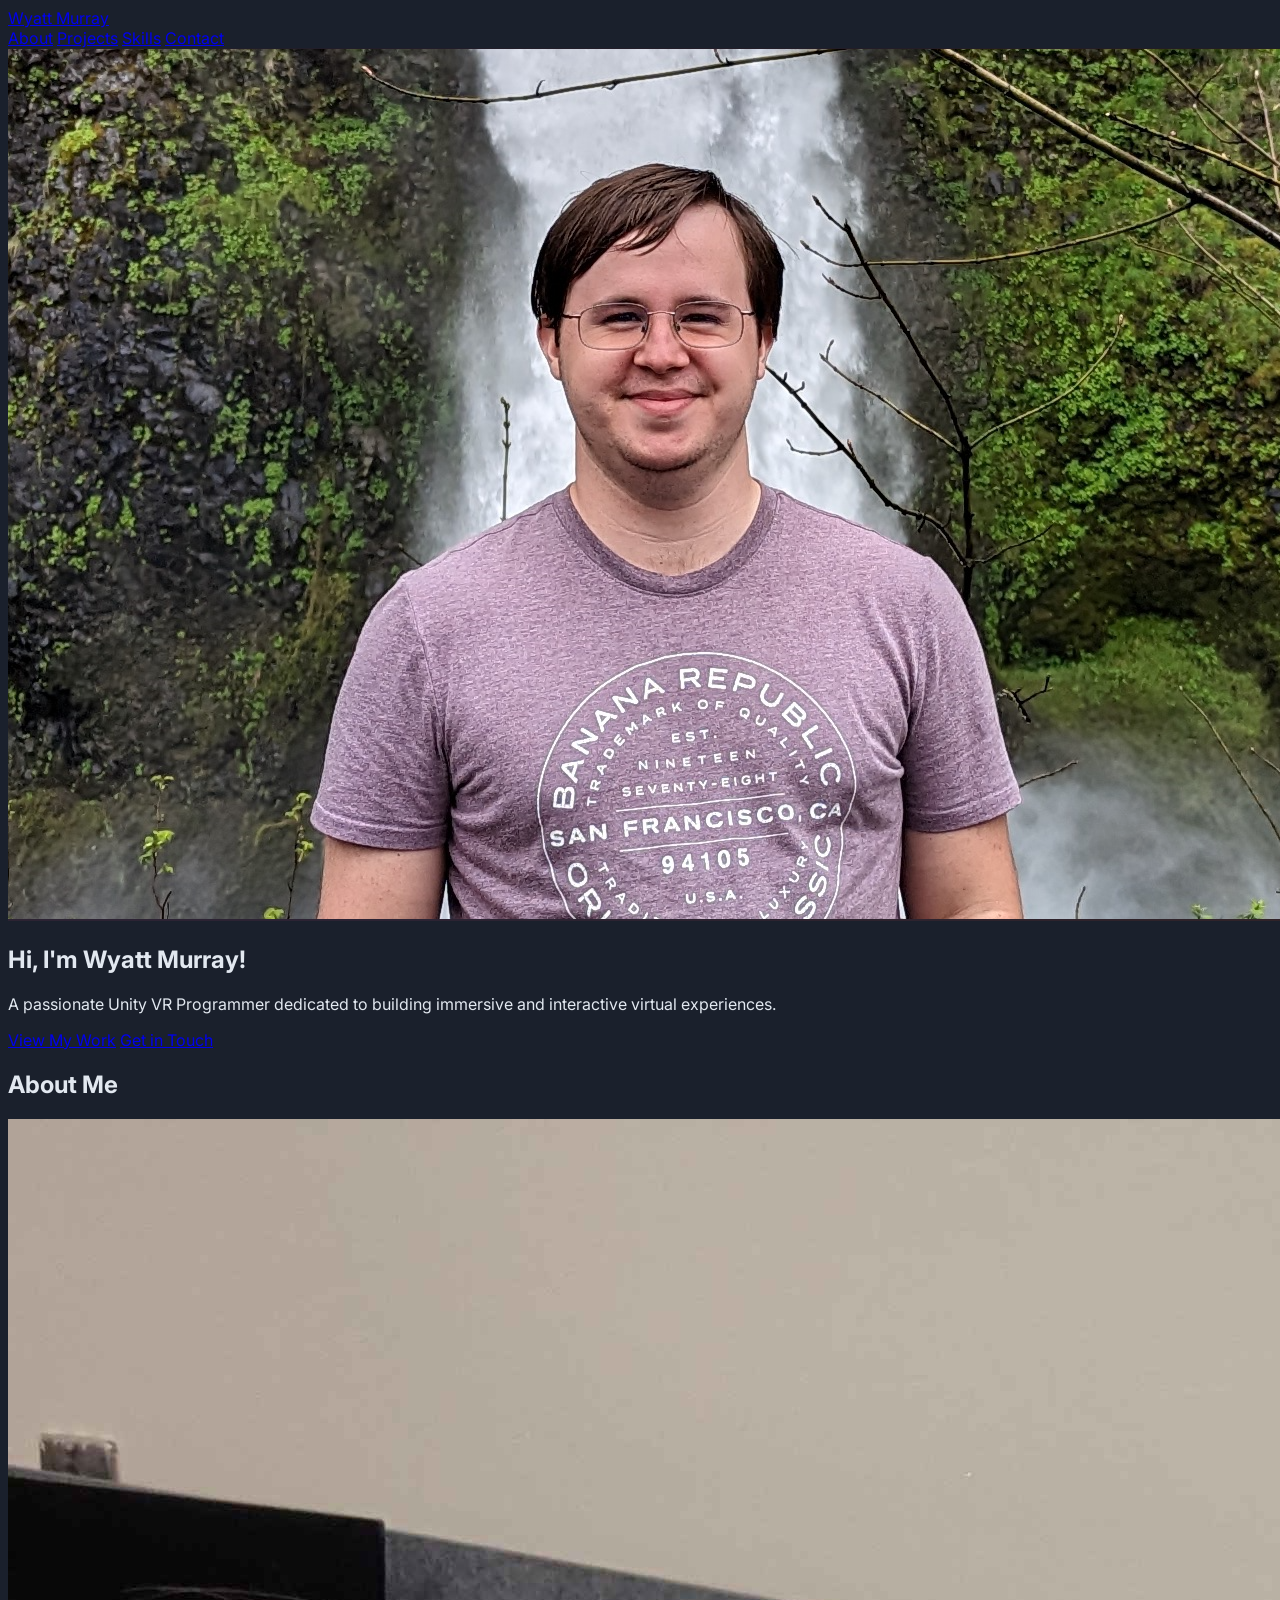
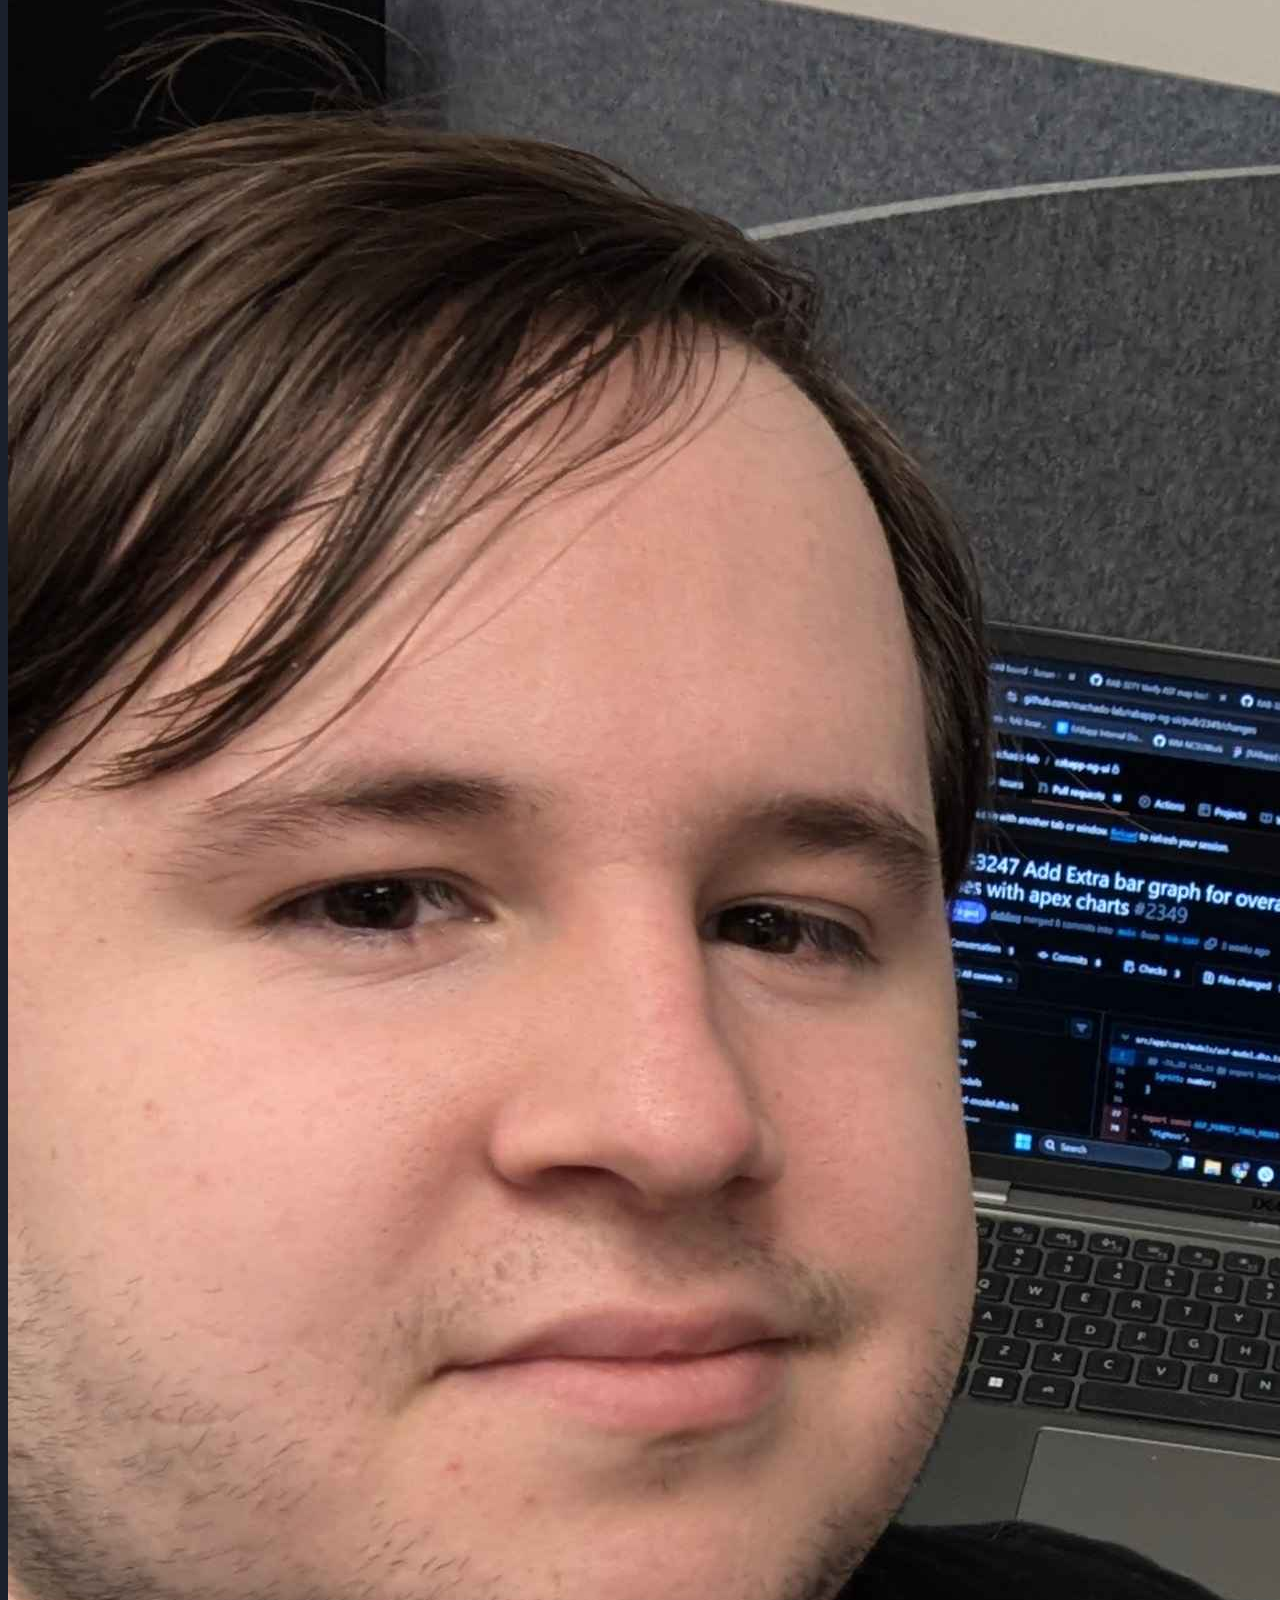
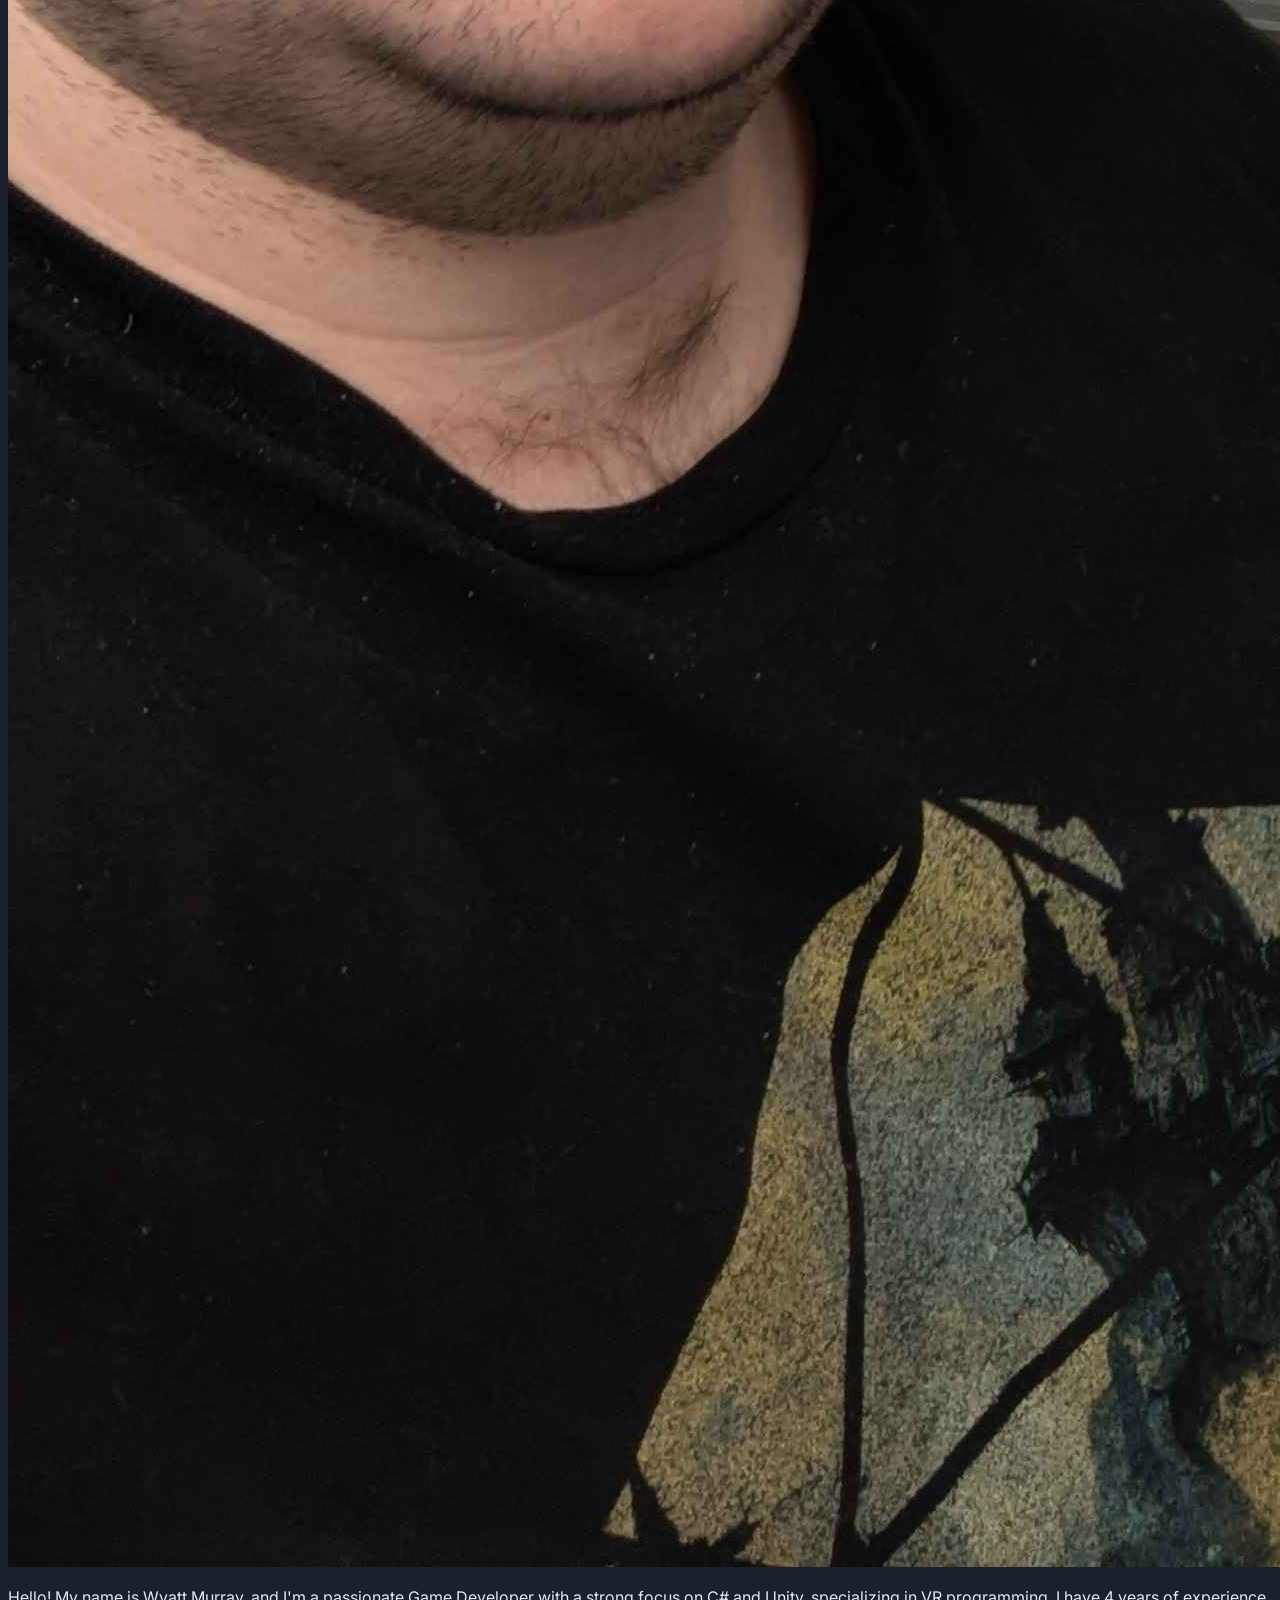
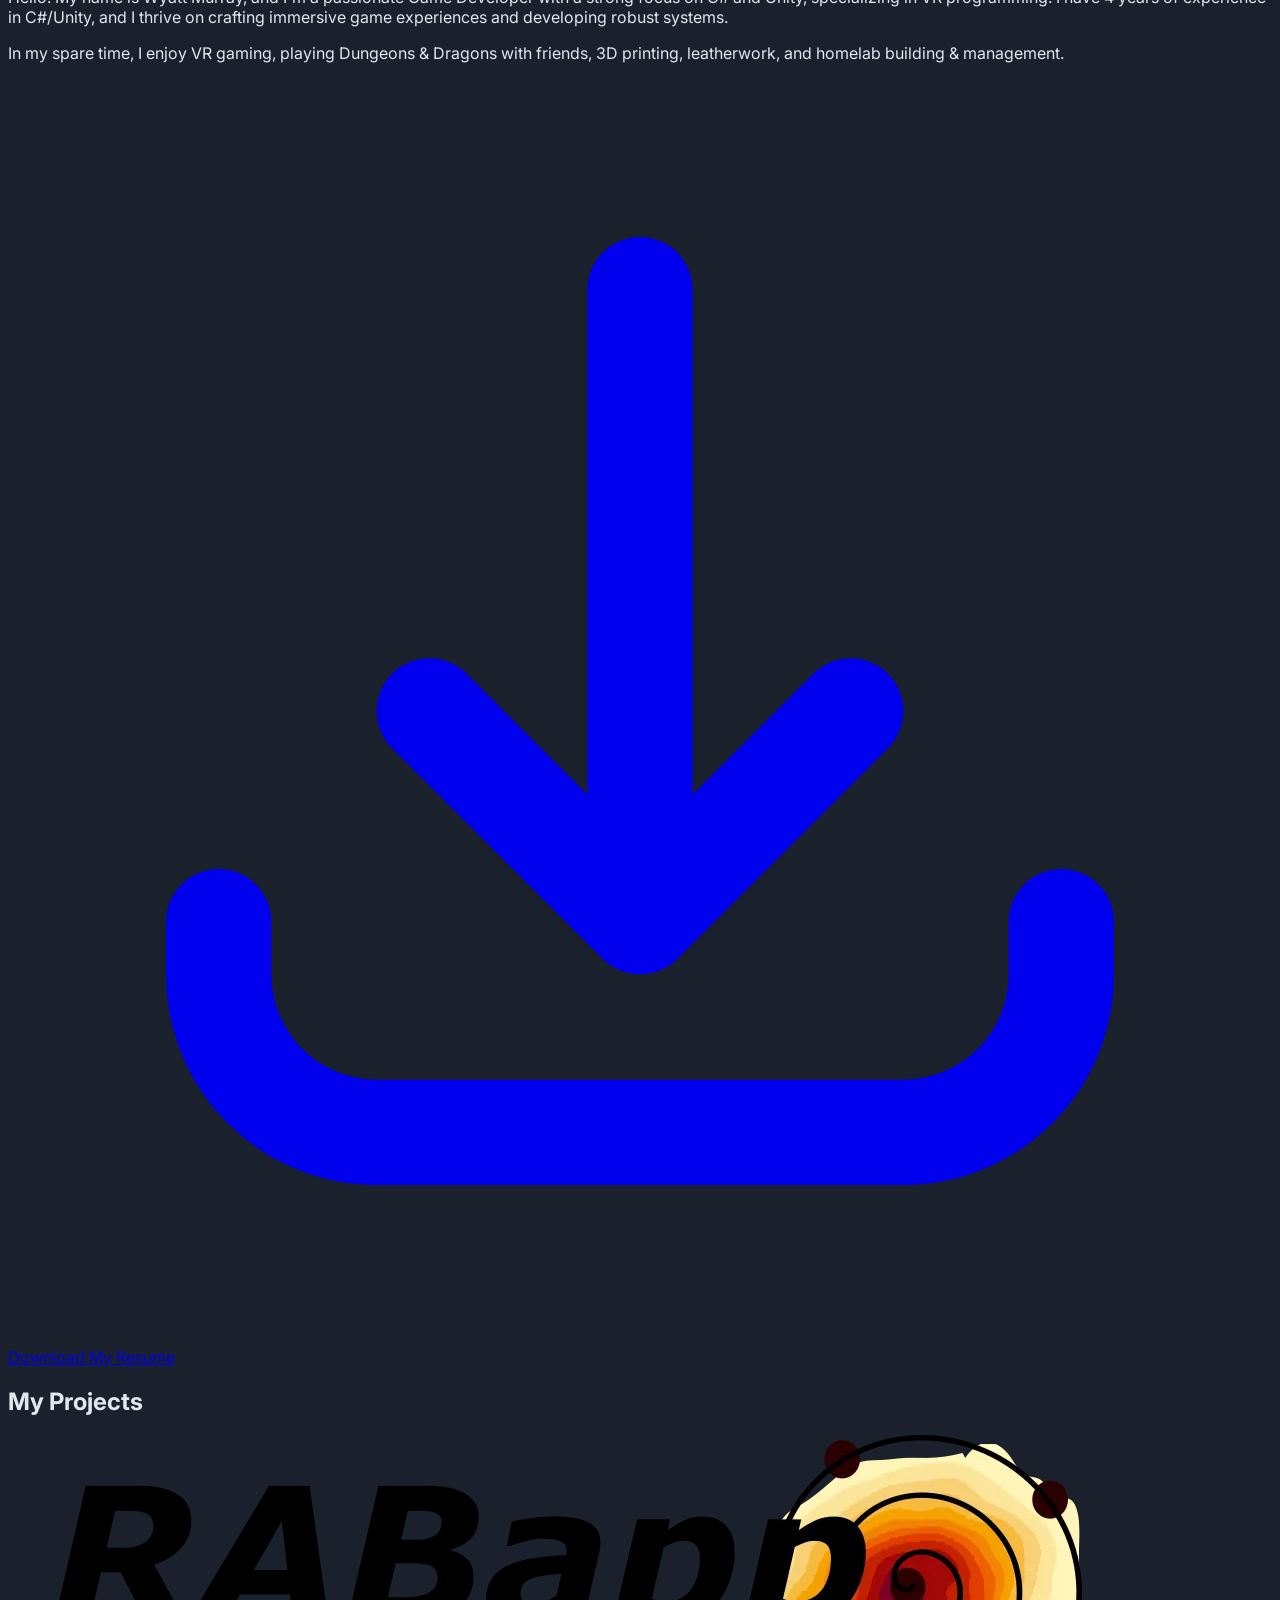
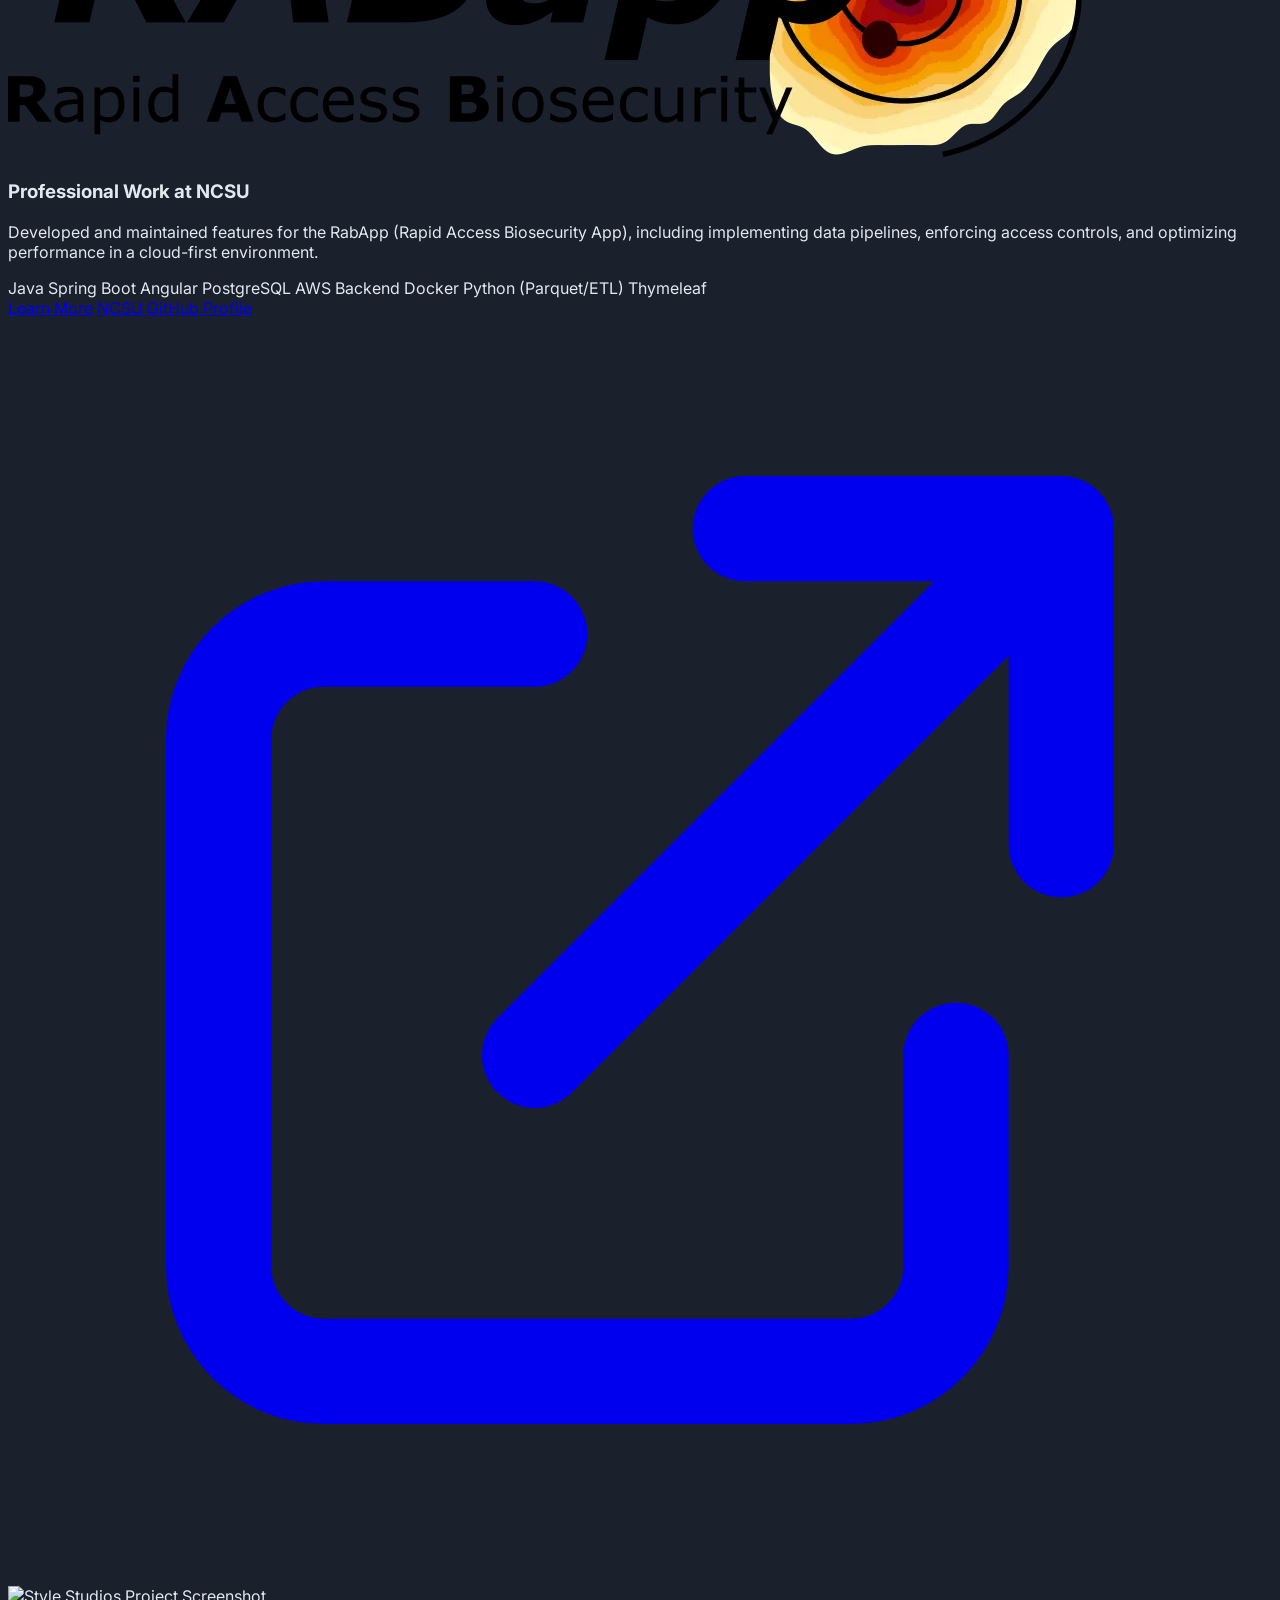
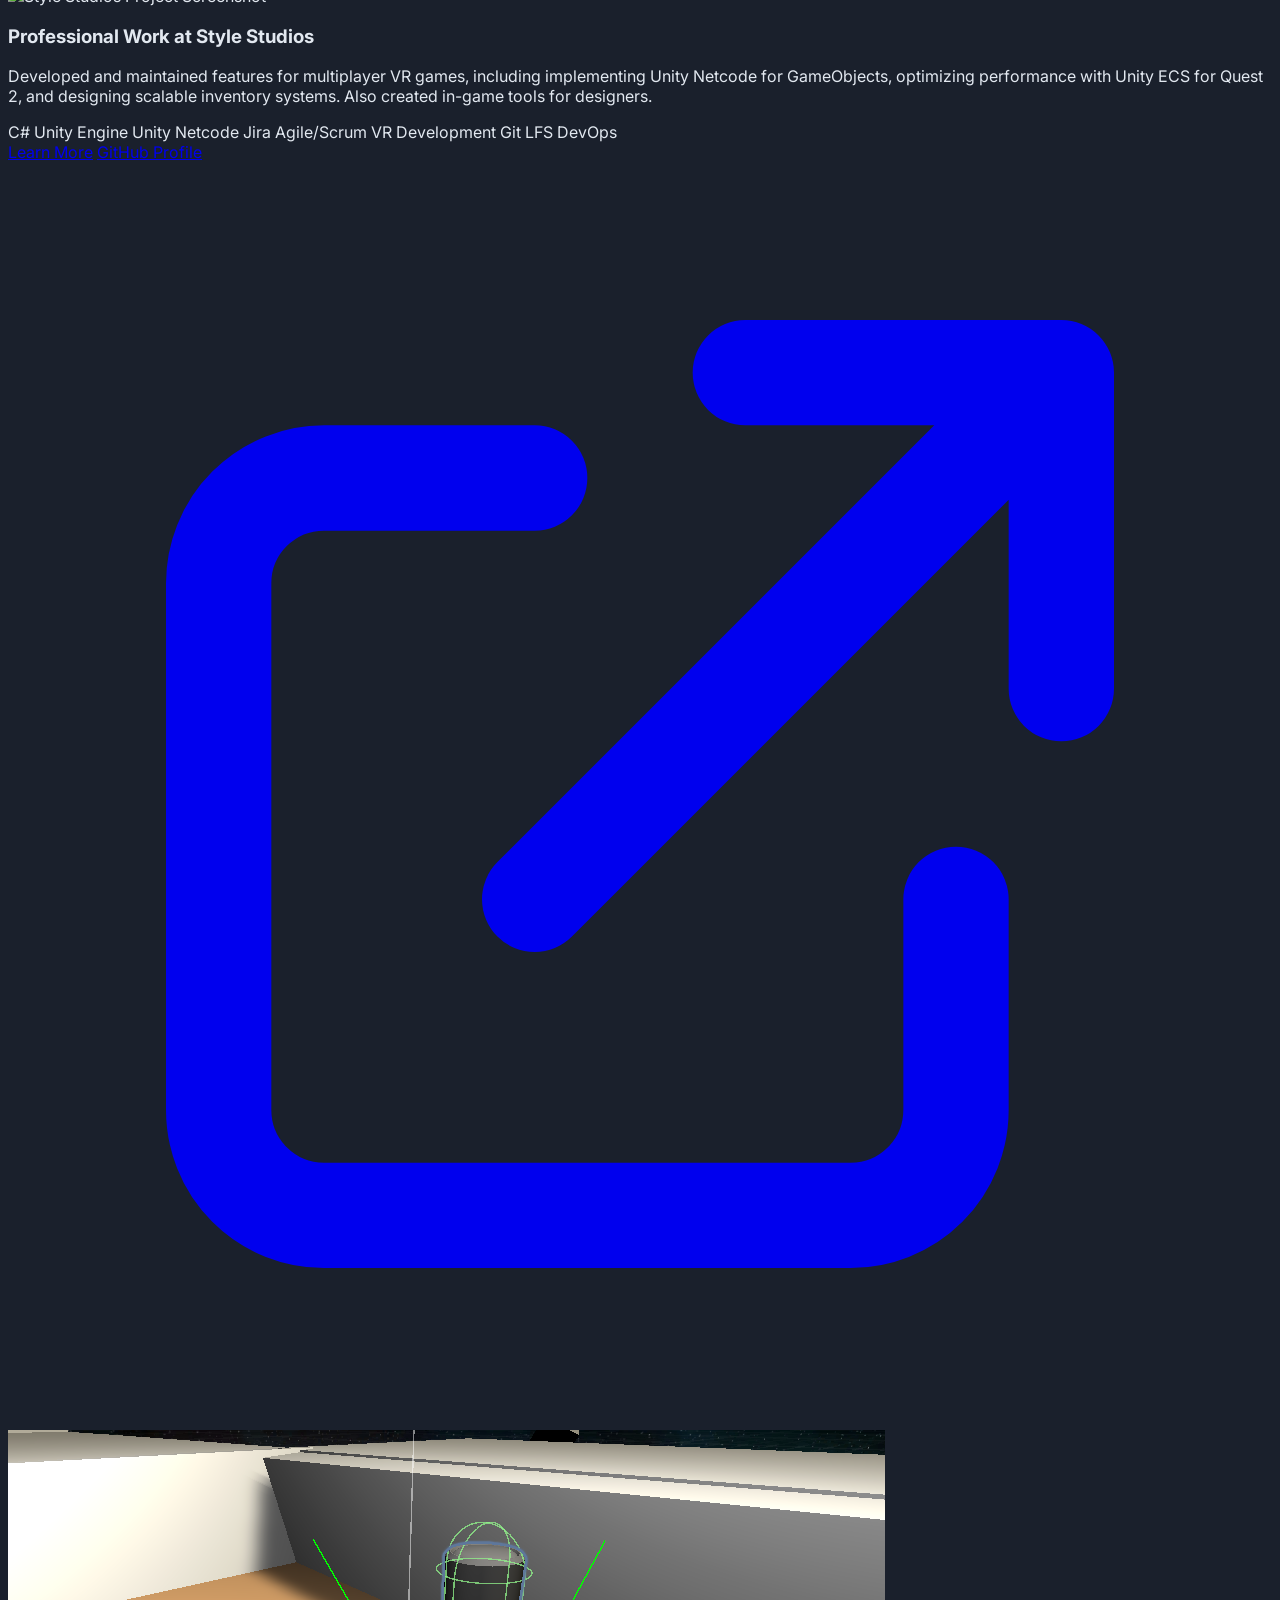
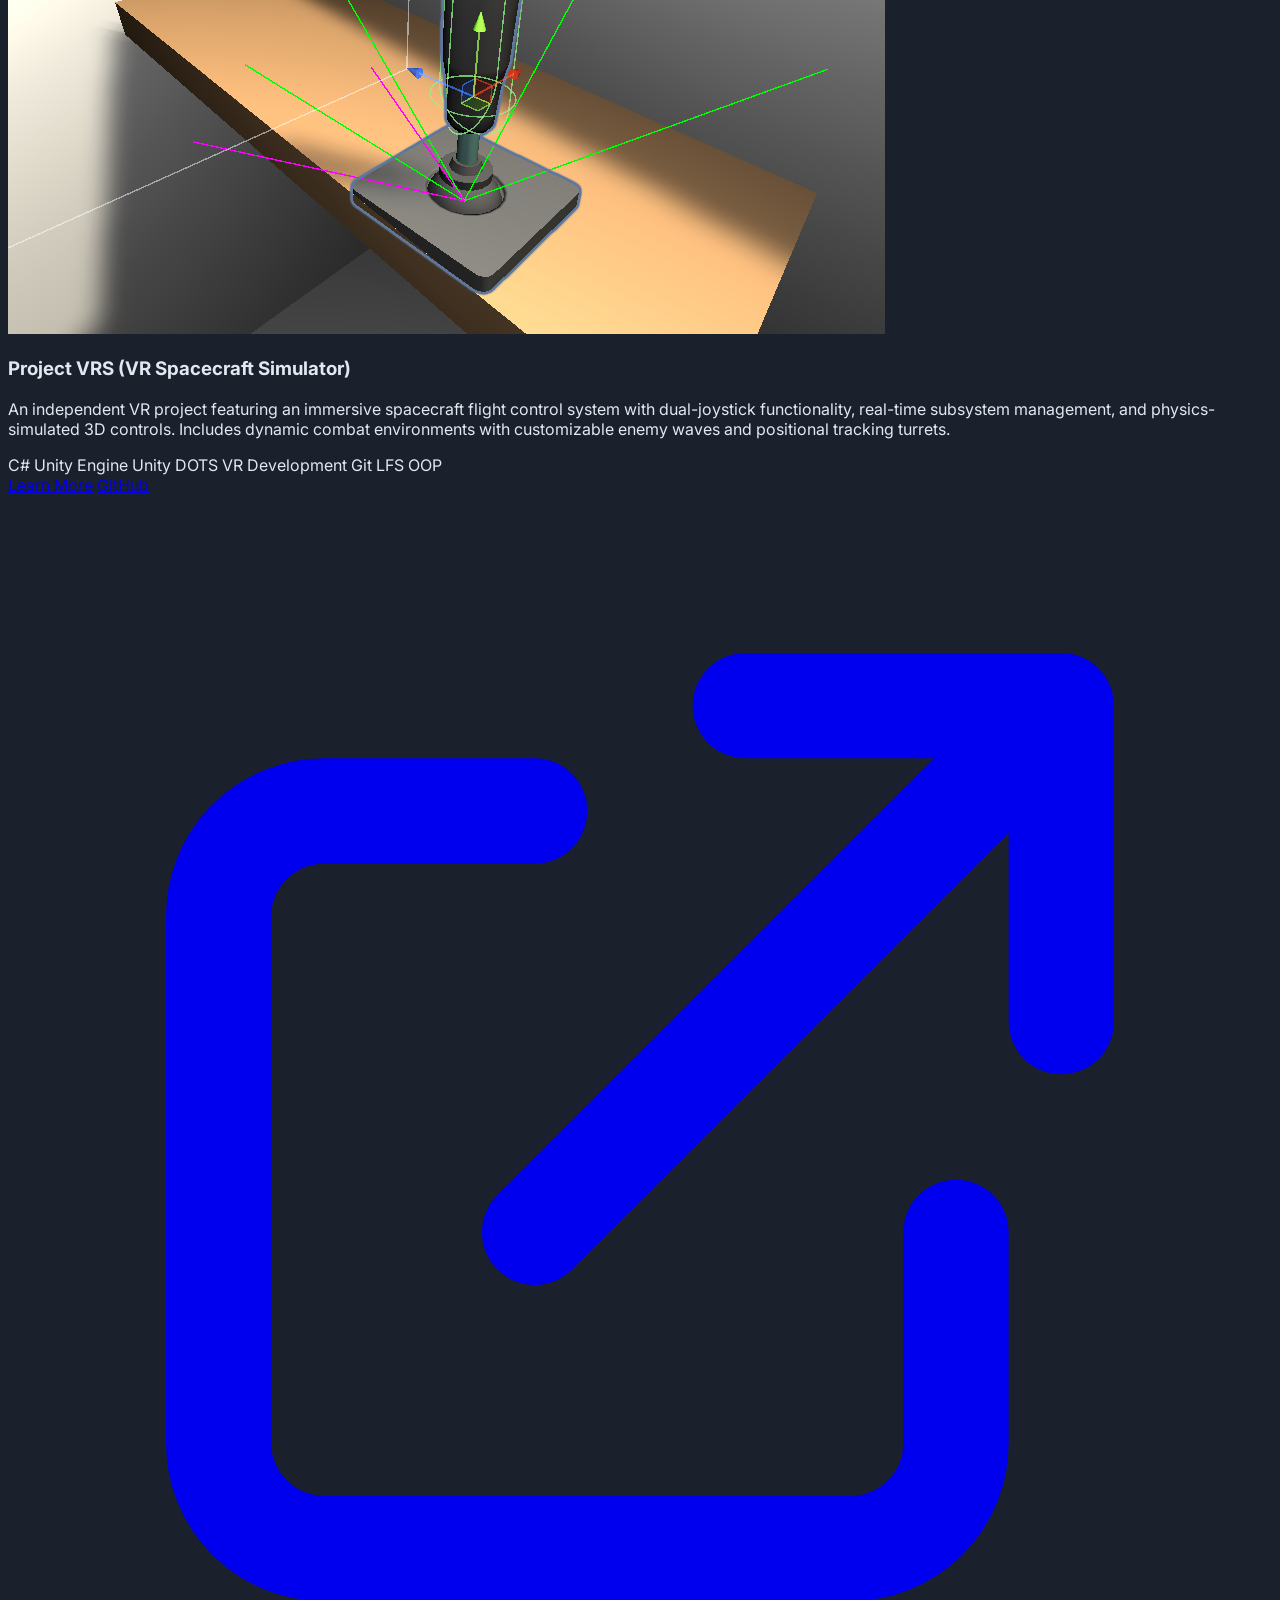
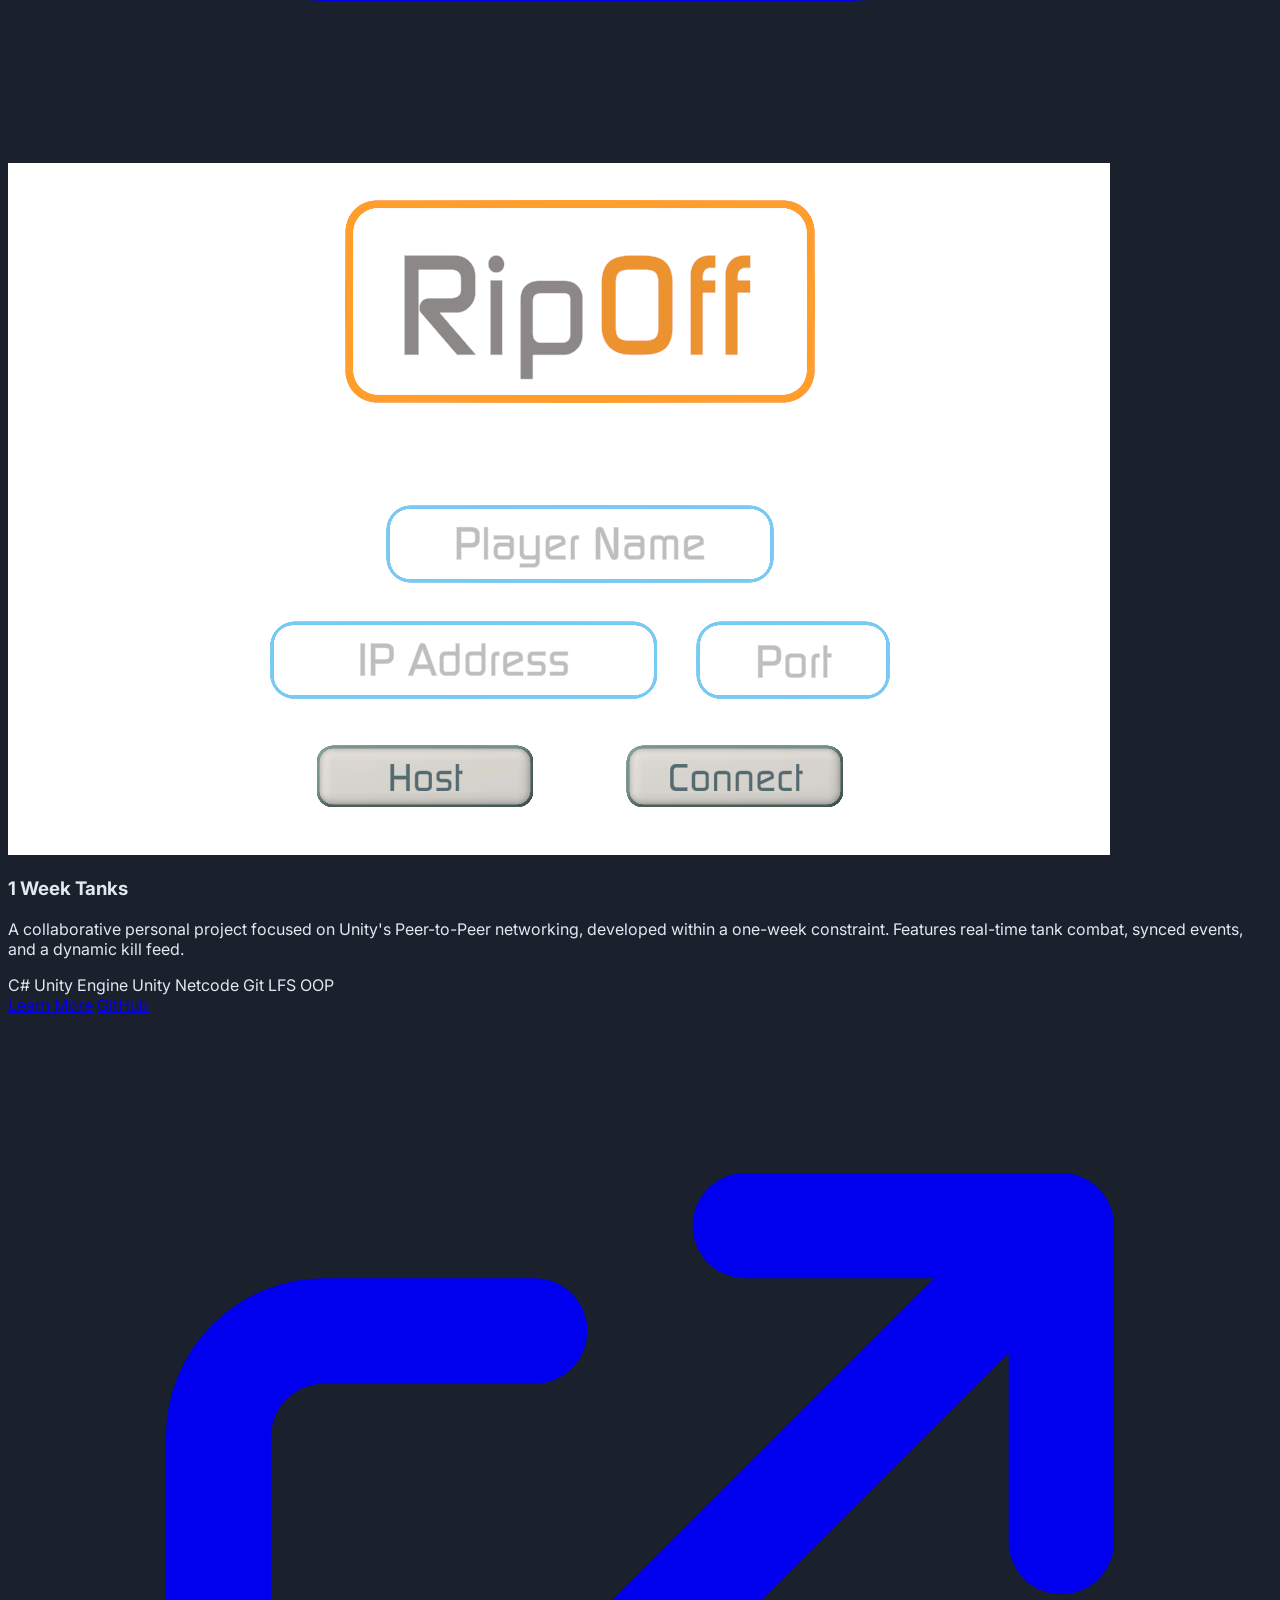
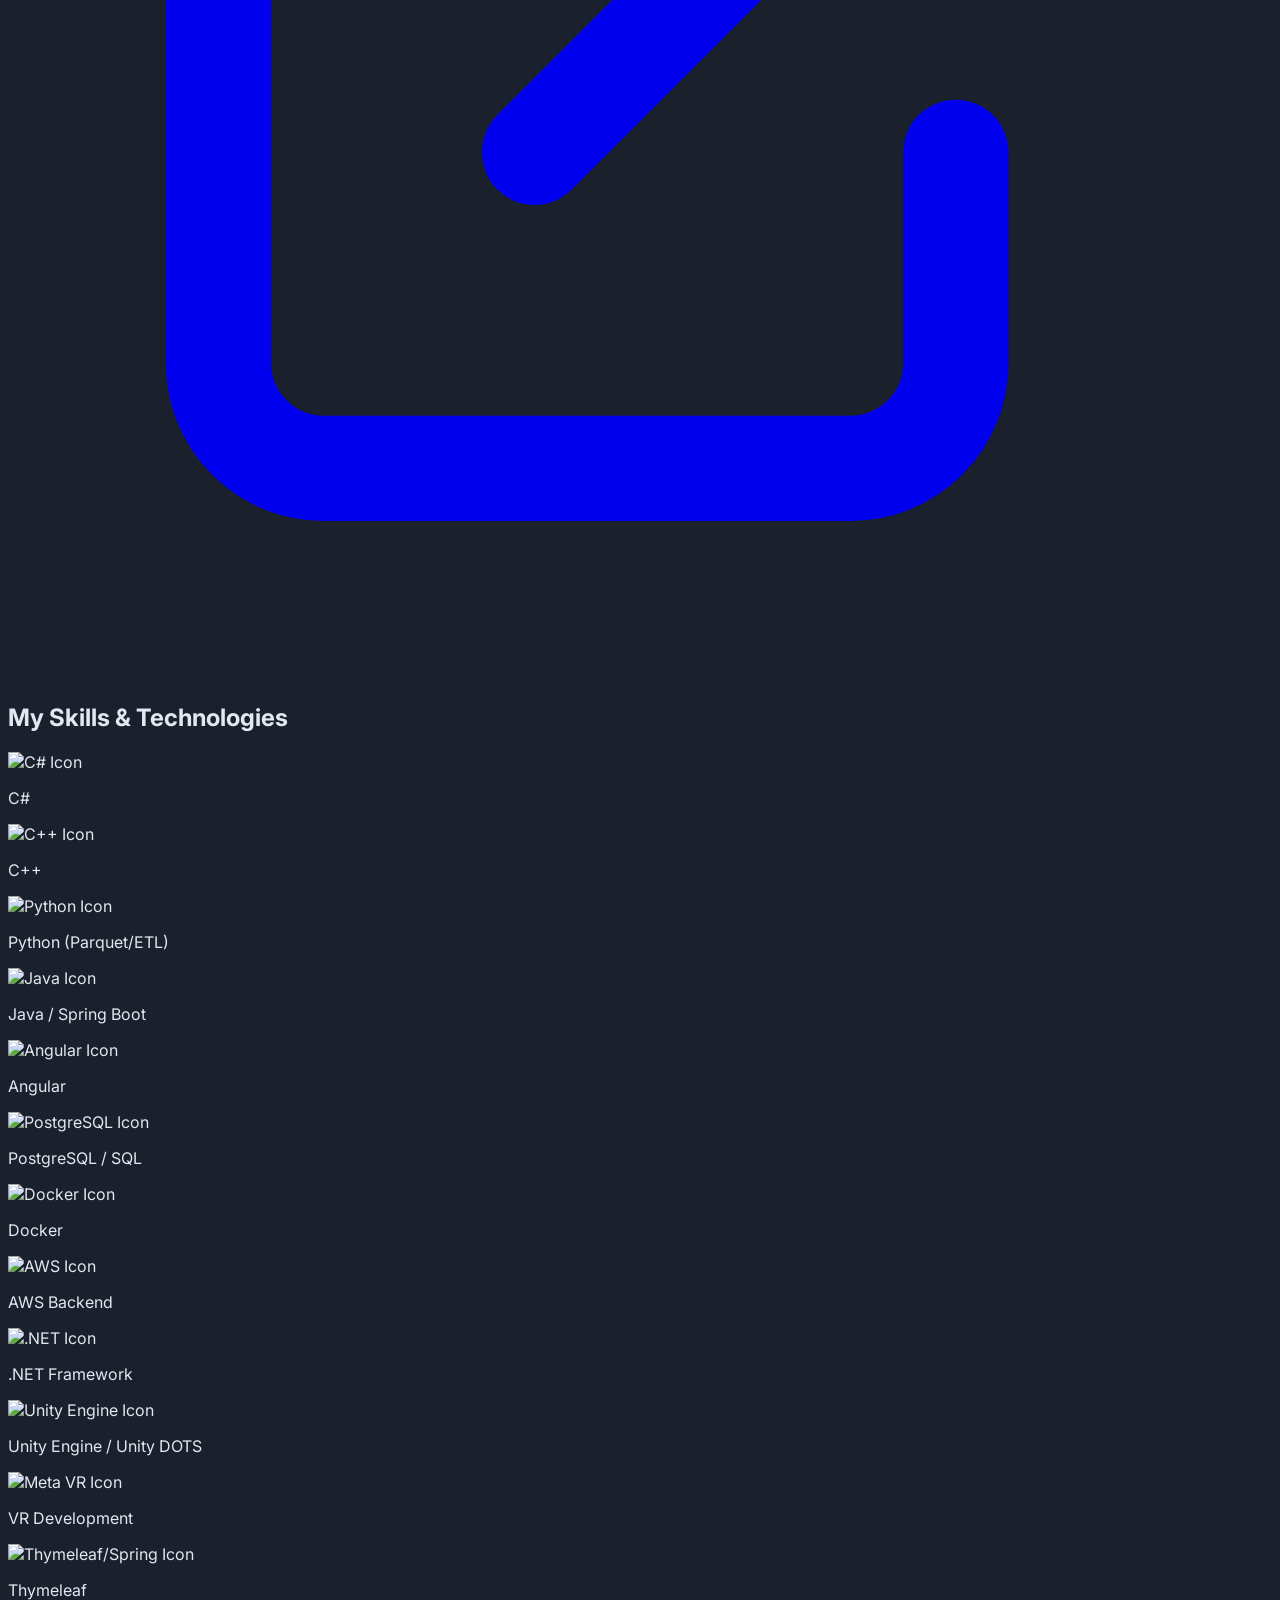
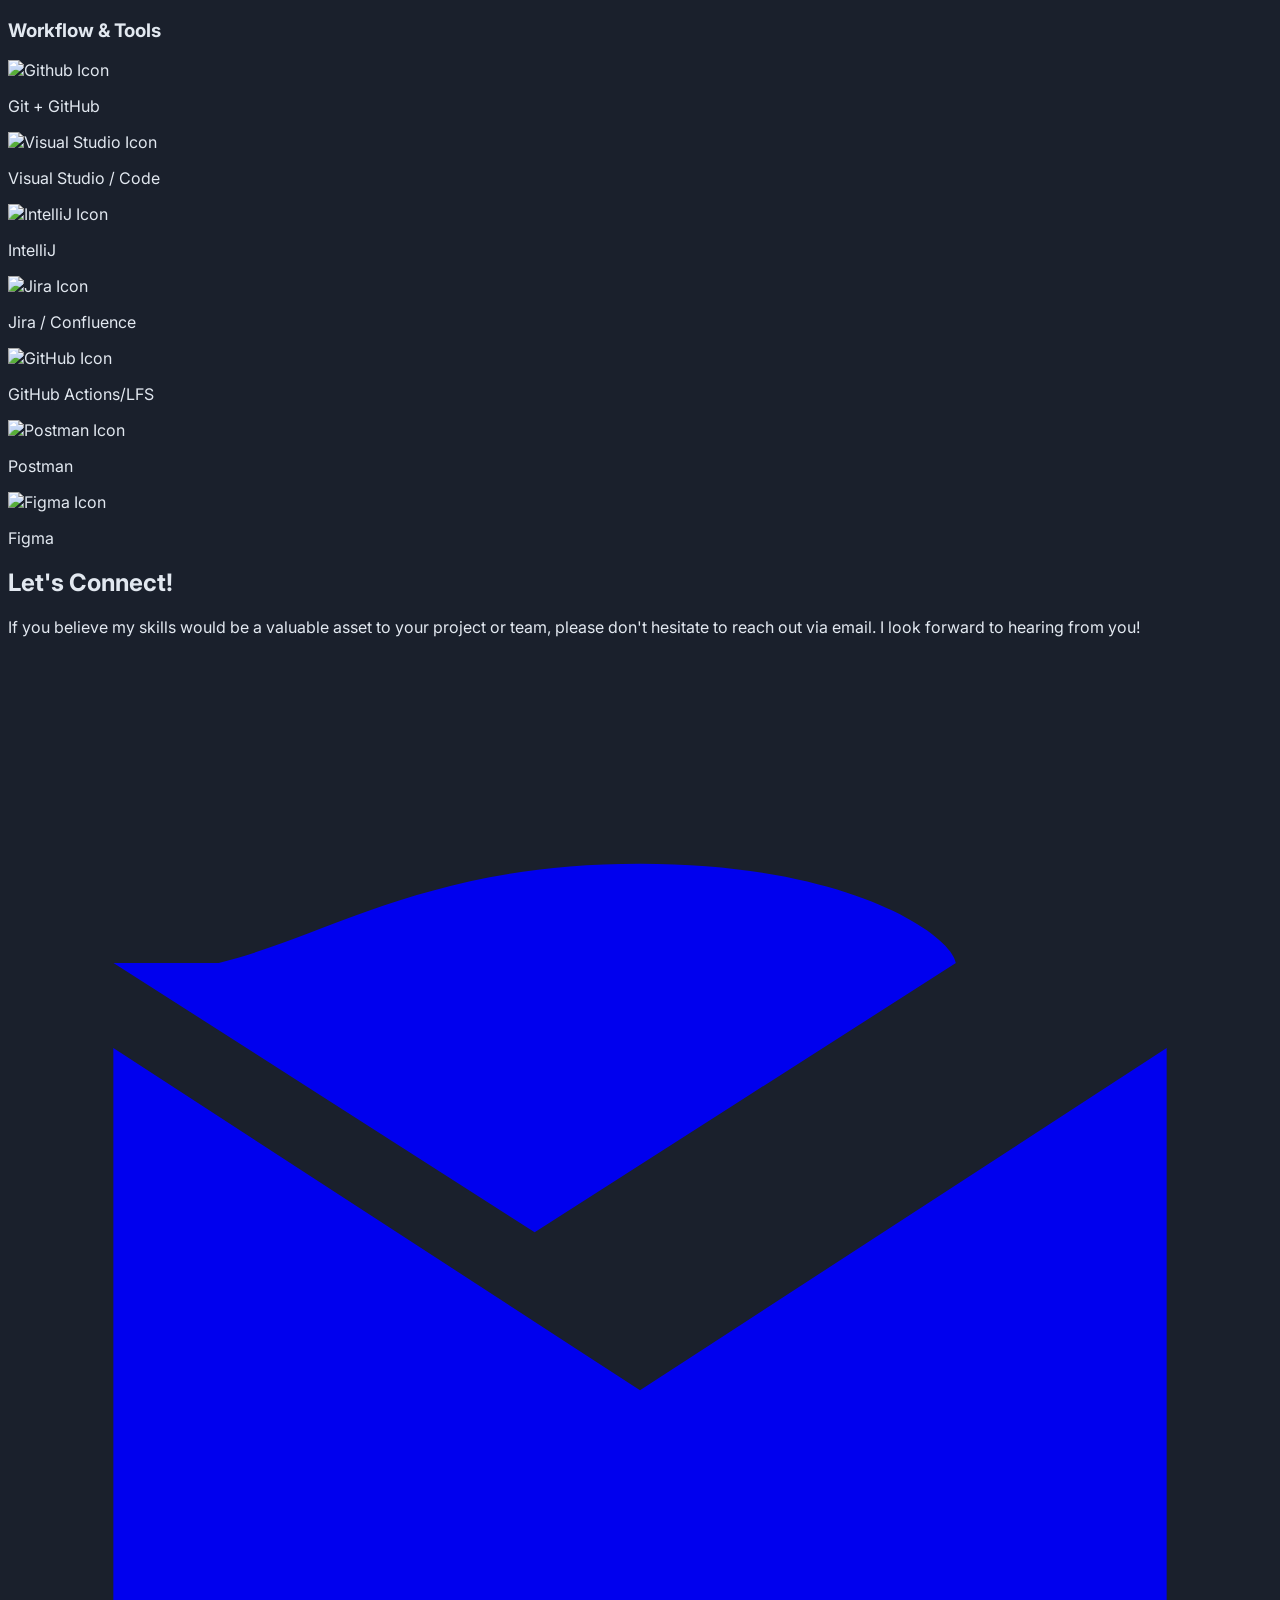
==== index.html @ 414b23b7 "swap back to cover" ====
<!DOCTYPE html>
<html lang="en">
<head>
    <meta charset="UTF-8">
    <meta name="viewport" content="width=device-width, initial-scale=1.0">
    <title>Wyatt Murray - Unity VR Programmer Portfolio</title>
    <!-- Tailwind CSS CDN -->
    <script src="https://cdn.tailwindcss.com"></script>
    <!-- Google Fonts - Inter -->
    <link href="https://fonts.googleapis.com/css2?family=Inter:wght@300;400;500;600;700&display=swap" rel="stylesheet">
    <style>
        /* Custom styles for dark mode and Inter font */
        body {
            font-family: 'Inter', sans-serif;
            scroll-behavior: smooth;
            background-color: #1a202c; /* Dark background */
            color: #e2e8f0; /* Light text color */
        }
        /* Custom scrollbar for a cleaner look in dark mode */
        ::-webkit-scrollbar {
            width: 8px;
        }
        ::-webkit-scrollbar-track {
            background: #2d3748;
            border-radius: 10px;
        }
        ::-webkit-scrollbar-thumb {
            background: #4a5568;
            border-radius: 10px;
        }
        ::-webkit-scrollbar-thumb:hover {
            background: #64748b;
        }
    </style>
</head>
<body class="antialiased">

    <!-- Header Section -->
    <header class="bg-gray-800 shadow-sm py-4 sticky top-0 z-50 rounded-b-lg">
        <nav class="container mx-auto px-4 flex justify-between items-center">
            <a href="#hero" class="text-2xl font-bold text-indigo-400 rounded-md p-2 hover:bg-gray-700 transition-colors">Wyatt Murray</a>
            <div class="flex space-x-6">
                <a href="#about" class="text-gray-300 hover:text-indigo-400 font-medium transition-colors rounded-md p-2 hover:bg-gray-700">About</a>
                <a href="#projects" class="text-gray-300 hover:text-indigo-400 font-medium transition-colors rounded-md p-2 hover:bg-gray-700">Projects</a>
                <a href="#skills" class="text-gray-300 hover:text-indigo-400 font-medium transition-colors rounded-md p-2 hover:bg-gray-700">Skills</a>
                <a href="#contact" class="text-gray-300 hover:text-indigo-400 font-medium transition-colors rounded-md p-2 hover:bg-gray-700">Contact</a>
            </div>
        </nav>
    </header>

    <!-- Hero/About Section -->
    <section id="hero" class="bg-gradient-to-r from-indigo-700 to-purple-800 text-white py-20 md:py-32 flex items-center justify-center min-h-screen-75 rounded-b-lg">
        <div class="container mx-auto px-4 text-center">
            <div class="flex flex-col md:flex-row items-center justify-center gap-8 md:gap-12">
                <!-- Profile Picture -->
                <div class="w-40 h-40 md:w-48 md:h-48 rounded-full overflow-hidden shadow-xl border-4 border-white">
                    <img src="images\selfie.png" alt="Wyatt Murray Profile Picture" class="w-full h-full object-cover">
                </div>
                <!-- Hero Text -->
                <div>
                    <h1 class="text-4xl md:text-6xl font-extrabold mb-4 leading-tight">Hi, I'm <span class="text-[#EDFC47]">Wyatt Murray</span>!</h1>
                    <p class="text-lg md:text-2xl font-light mb-6 max-w-2xl mx-auto">
                        A passionate <span class="font-semibold">Unity VR Programmer</span> dedicated to building immersive and interactive virtual experiences.
                    </p>
                    <div class="flex justify-center space-x-4">
                        <a href="#projects" class="bg-white text-indigo-700 hover:bg-indigo-100 px-6 py-3 rounded-full font-semibold shadow-lg transform hover:scale-105 transition-all duration-300">View My Work</a>
                        <a href="#contact" class="border border-white text-white hover:bg-white hover:text-indigo-700 px-6 py-3 rounded-full font-semibold shadow-lg transform hover:scale-105 transition-all duration-300">Get in Touch</a>
                    </div>
                </div>
            </div>
        </div>
    </section>

    <!-- About Section -->
    <section id="about" class="py-16 md:py-24 bg-gray-900 text-gray-200 rounded-lg shadow-md mx-auto my-8 max-w-6xl px-4">
        <div class="container mx-auto">
            <h2 class="text-4xl font-bold text-center text-gray-100 mb-12">About Me</h2>
            <div class="flex flex-col md:flex-row items-center gap-12">
                <div class="md:w-1/2">
                    <img src="images/PXL_20260211_204718982.jpg" alt="About Me Illustration" class="rounded-xl shadow-lg transform hover:scale-105 transition-transform duration-300">
                </div>
                 <div class="md:w-1/2 leading-relaxed">
                    <p class="mb-4 text-lg">
                        Hello! My name is <span class="font-semibold">Wyatt Murray</span>, and I'm a passionate Game Developer with a strong focus on C# and Unity, specializing in VR programming. I have 4 years of experience in C#/Unity, and I thrive on crafting immersive game experiences and developing robust systems.
                    </p>
                    <p class="text-lg mb-8">
                        In my spare time, I enjoy VR gaming, playing Dungeons & Dragons with friends, 3D printing, leatherwork, and homelab building & management.
                    </p>
                    <div class="text-center md:text-left">
                        <a href="images\WyattMurrayResume.pdf" target="_blank" class="bg-indigo-600 text-white px-6 py-3 rounded-full font-semibold shadow-md hover:bg-indigo-700 transform hover:scale-105 transition-all duration-300 inline-flex items-center">
                            <svg class="w-5 h-5 mr-2" fill="none" stroke="currentColor" viewBox="0 0 24 24" xmlns="http://www.w3.org/2000/svg"><path stroke-linecap="round" stroke-linejoin="round" stroke-width="2" d="M4 16v1a3 3 0 003 3h10a3 3 0 003-3v-1m-4-4l-4 4m0 0l-4-4m4 4V4"></path></svg>
                            Download My Resume
                        </a>
                    </div>
                </div>
            </div>
        </div>
    </section>

    <!-- Projects Section -->
    <section id="projects" class="py-16 md:py-24 bg-gray-800 text-gray-200 rounded-lg shadow-md mx-auto my-8 max-w-6xl px-4">
        <div class="container mx-auto">
            <h2 class="text-4xl font-bold text-center text-gray-100 mb-12">My Projects</h2>
            <div class="grid grid-cols-1 md:grid-cols-2 lg:grid-cols-3 gap-8">

                <!-- Project Card: NCSU Professional Work -->
                <div class="bg-gray-900 rounded-xl shadow-lg overflow-hidden transition-transform duration-300">
                    <img src="./images/rabappLogo.webp" alt="NCSU Professional Work Screenshot" class="w-full h-48 object-contain">
                    <div class="p-6">
                        <h3 class="text-2xl font-semibold text-gray-100 mb-2">Professional Work at NCSU</h3>
                        <p class="text-gray-300 mb-4">Developed and maintained features for the RabApp (Rapid Access Biosecurity App), including implementing data pipelines, enforcing access controls, and optimizing performance in a cloud-first environment.</p>
                        <div class="flex flex-wrap gap-2 mb-4">
                            <span class="bg-indigo-700 text-white text-sm font-medium px-2.5 py-0.5 rounded-full">Java</span>
                            <span class="bg-indigo-700 text-white text-sm font-medium px-2.5 py-0.5 rounded-full">Spring Boot</span>
                            <span class="bg-indigo-700 text-white text-sm font-medium px-2.5 py-0.5 rounded-full">Angular</span>
                            <span class="bg-indigo-700 text-white text-sm font-medium px-2.5 py-0.5 rounded-full">PostgreSQL</span>
                            <span class="bg-indigo-700 text-white text-sm font-medium px-2.5 py-0.5 rounded-full">AWS Backend</span>
                            <span class="bg-indigo-700 text-white text-sm font-medium px-2.5 py-0.5 rounded-full">Docker</span>
                            <span class="bg-indigo-700 text-white text-sm font-medium px-2.5 py-0.5 rounded-full">Python (Parquet/ETL)</span>
                            <span class="bg-indigo-700 text-white text-sm font-medium px-2.5 py-0.5 rounded-full">Thymeleaf</span>
                        </div>
                        <div class="flex justify-between items-center">
                            <a href="Projects\NCSUWork.html" class="bg-indigo-600 text-white px-4 py-2 rounded-full text-sm font-semibold hover:bg-indigo-700 transform hover:scale-105 transition-transform duration-300 transition-colors">Learn More</a>
                            <a href="https://github.com/WM-NCSUWork" target="_blank" class="text-indigo-400 hover:text-indigo-200 font-medium flex items-center group">
                                NCSU GitHub Profile
                                <svg class="ml-1 w-4 h-4 group-hover:translate-x-1 transition-transform" fill="none" stroke="currentColor" viewBox="0 0 24 24" xmlns="http://www.w3.org/2000/svg"><path stroke-linecap="round" stroke-linejoin="round" stroke-width="2" d="M10 6H6a2 2 0 00-2 2v10a2 2 0 002 2h10a2 2 0 002-2v-4M14 4h6m0 0v6m0-6L10 14"></path></svg>
                            </a>
                        </div>
                    </div>
                </div>

                <!-- Project Card: Style Studios Professional Work -->
                <div class="bg-gray-900 rounded-xl shadow-lg overflow-hidden transition-transform duration-300">
                    <img src="https://placehold.co/600x400/2d3748/e2e8f0?text=Style+Studios" alt="Style Studios Project Screenshot" class="w-full h-48 object-cover">
                    <div class="p-6">
                        <h3 class="text-2xl font-semibold text-gray-100 mb-2">Professional Work at Style Studios</h3>
                        <p class="text-gray-300 mb-4">Developed and maintained features for multiplayer VR games, including implementing Unity Netcode for GameObjects, optimizing performance with Unity ECS for Quest 2, and designing scalable inventory systems. Also created in-game tools for designers.</p>
                        <div class="flex flex-wrap gap-2 mb-4">
                            <span class="bg-indigo-700 text-white text-sm font-medium px-2.5 py-0.5 rounded-full">C#</span>
                            <span class="bg-indigo-700 text-white text-sm font-medium px-2.5 py-0.5 rounded-full">Unity Engine</span>
                            <span class="bg-indigo-700 text-white text-sm font-medium px-2.5 py-0.5 rounded-full">Unity Netcode</span>
                            <span class="bg-indigo-700 text-white text-sm font-medium px-2.5 py-0.5 rounded-full">Jira</span>
                            <span class="bg-indigo-700 text-white text-sm font-medium px-2.5 py-0.5 rounded-full">Agile/Scrum</span>
                            <span class="bg-indigo-700 text-white text-sm font-medium px-2.5 py-0.5 rounded-full">VR Development</span>
                            <span class="bg-indigo-700 text-white text-sm font-medium px-2.5 py-0.5 rounded-full">Git LFS</span>
                            <span class="bg-indigo-700 text-white text-sm font-medium px-2.5 py-0.5 rounded-full">DevOps</span>
                        </div>
                        <div class="flex justify-between items-center">
                            <a href="Projects\StyleStudiosWork.html" class="bg-indigo-600 text-white px-4 py-2 rounded-full text-sm font-semibold hover:bg-indigo-700 transform hover:scale-105 transition-transform duration-300 transition-colors">Learn More</a>
                            <a href="https://github.com/Skyfall1235" target="_blank" class="text-indigo-400 hover:text-indigo-200 font-medium flex items-center group">
                                GitHub Profile
                                <svg class="ml-1 w-4 h-4 group-hover:translate-x-1 transition-transform" fill="none" stroke="currentColor" viewBox="0 0 24 24" xmlns="http://www.w3.org/2000/svg"><path stroke-linecap="round" stroke-linejoin="round" stroke-width="2" d="M10 6H6a2 2 0 00-2 2v10a2 2 0 002 2h10a2 2 0 002-2v-4M14 4h6m0 0v6m0-6L10 14"></path></svg>
                            </a>
                        </div>
                    </div>
                </div>

                <!-- Project Card: Project VRS -->
                <div class="bg-gray-900 rounded-xl shadow-lg overflow-hidden transition-transform duration-300">
                    <img src="./images\VRS Joystick.png" alt="Project VRS Thumbnail" class="w-full h-48 object-cover">
                    <div class="p-6">
                        <h3 class="text-2xl font-semibold text-gray-100 mb-2">Project VRS (VR Spacecraft Simulator)</h3>
                        <p class="text-gray-300 mb-4">An independent VR project featuring an immersive spacecraft flight control system with dual-joystick functionality, real-time subsystem management, and physics-simulated 3D controls. Includes dynamic combat environments with customizable enemy waves and positional tracking turrets.</p>
                        <div class="flex flex-wrap gap-2 mb-4">
                            <span class="bg-green-700 text-white text-sm font-medium px-2.5 py-0.5 rounded-full">C#</span>
                            <span class="bg-green-700 text-white text-sm font-medium px-2.5 py-0.5 rounded-full">Unity Engine</span>
                            <span class="bg-green-700 text-white text-sm font-medium px-2.5 py-0.5 rounded-full">Unity DOTS</span>
                            <span class="bg-green-700 text-white text-sm font-medium px-2.5 py-0.5 rounded-full">VR Development</span>
                            <span class="bg-green-700 text-white text-sm font-medium px-2.5 py-0.5 rounded-full">Git LFS</span>
                            <span class="bg-green-700 text-white text-sm font-medium px-2.5 py-0.5 rounded-full">OOP</span>
                        </div>
                        <div class="flex justify-between items-center">
                            <a href="Projects\ProjectVRS.html" class="bg-indigo-600 text-white px-4 py-2 rounded-full text-sm font-semibold hover:bg-indigo-700 transform hover:scale-105 transition-transform duration-300 transition-colors">Learn More</a>
                            <a href="https://github.com/Skyfall1235/ProjectVRS" target="_blank" class="text-indigo-400 hover:text-indigo-200 font-medium flex items-center group">
                                GitHub
                                <svg class="ml-1 w-4 h-4 group-hover:translate-x-1 transition-transform" fill="none" stroke="currentColor" viewBox="0 0 24 24" xmlns="http://www.w3.org/2000/svg"><path stroke-linecap="round" stroke-linejoin="round" stroke-width="2" d="M10 6H6a2 2 0 00-2 2v10a2 2 0 002 2h10a2 2 0 002-2v-4M14 4h6m0 0v6m0-6L10 14"></path></svg>
                            </a>
                        </div>
                    </div>
                </div>

                <!-- 1Week Tanks project card -->
                <div class="bg-gray-900 rounded-xl shadow-lg overflow-hidden transition-transform duration-300">
            <img src="./images\RIPOFF.png" alt="1 Week Tanks Thumbnail" class="w-full h-48 object-cover">
            <div class="p-6">
                <h3 class="text-2xl font-semibold text-gray-100 mb-2">1 Week Tanks</h3>
                <p class="text-gray-300 mb-4">A collaborative personal project focused on Unity's Peer-to-Peer networking, developed within a one-week constraint. Features real-time tank combat, synced events, and a dynamic kill feed.</p>
                <div class="flex flex-wrap gap-2 mb-4">
                    <span class="bg-purple-700 text-white text-sm font-medium px-2.5 py-0.5 rounded-full">C#</span>
                    <span class="bg-purple-700 text-white text-sm font-medium px-2.5 py-0.5 rounded-full">Unity Engine</span>
                    <span class="bg-purple-700 text-white text-sm font-medium px-2.5 py-0.5 rounded-full">Unity Netcode</span>
                    <span class="bg-purple-700 text-white text-sm font-medium px-2.5 py-0.5 rounded-full">Git LFS</span>
                    <span class="bg-purple-700 text-white text-sm font-medium px-2.5 py-0.5 rounded-full">OOP</span>
                </div>
                <div class="flex justify-between items-center">
                    <a href="Projects\1WeekTanks.html" class="bg-indigo-600 text-white px-4 py-2 rounded-full text-sm font-semibold hover:bg-indigo-700 transform hover:scale-105 transition-transform duration-300 transition-colors">Learn More</a>
                    <a href="https://github.com/Skyfall1235/1-Week-Tanks-Placeholder" target="_blank" class="text-indigo-400 hover:text-indigo-200 font-medium flex items-center group">
                GitHub
                        <svg class="ml-1 w-4 h-4 group-hover:translate-x-1 transition-transform" fill="none" stroke="currentColor" viewBox="0 0 24 24" xmlns="http://www.w3.org/2000/svg"><path stroke-linecap="round" stroke-linejoin="round" stroke-width="2" d="M10 6H6a2 2 0 00-2 2v10a2 2 0 002 2h10a2 2 0 002-2v-4M14 4h6m0 0v6m0-6L10 14"></path></svg>
                    </a>
                </div>
            </div>
        </div>
    </div>
</div>

    </section>
    <!-- Skills Section -->
    <section id="skills" class="py-16 md:py-24 bg-gray-900 text-gray-200 rounded-lg shadow-md mx-auto my-8 max-w-6xl px-4">
    <div class="container mx-auto">
        <h2 class="text-4xl font-bold text-center text-gray-100 mb-12">My Skills & Technologies</h2>
        
        <div class="grid grid-cols-2 md:grid-cols-3 lg:grid-cols-4 gap-4 text-center">
            <div class="bg-gray-700 p-4 rounded-xl shadow-sm hover:shadow-md transition-shadow duration-300">
                <img src="https://cdn.jsdelivr.net/gh/devicons/devicon/icons/csharp/csharp-original.svg" alt="C# Icon" class="mx-auto mb-2 w-12 h-12 object-contain">
                <p class="text-base font-semibold text-gray-100">C#</p>
            </div>
            <div class="bg-gray-700 p-4 rounded-xl shadow-sm hover:shadow-md transition-shadow duration-300">
                <img src="https://cdn.jsdelivr.net/gh/devicons/devicon/icons/cplusplus/cplusplus-original.svg" alt="C++ Icon" class="mx-auto mb-2 w-12 h-12 object-contain">
                <p class="text-base font-semibold text-gray-100">C++</p>
            </div>
            <div class="bg-gray-700 p-4 rounded-xl shadow-sm hover:shadow-md transition-shadow duration-300">
                <img src="https://cdn.jsdelivr.net/gh/devicons/devicon/icons/python/python-original.svg" alt="Python Icon" class="mx-auto mb-2 w-12 h-12 object-contain">
                <p class="text-base font-semibold text-gray-100">Python (Parquet/ETL)</p>
            </div>
            
            <div class="bg-gray-700 p-4 rounded-xl shadow-sm hover:shadow-md transition-shadow duration-300">
                <img src="https://cdn.jsdelivr.net/gh/devicons/devicon/icons/java/java-original.svg" alt="Java Icon" class="mx-auto mb-2 w-12 h-12 object-contain">
                <p class="text-base font-semibold text-gray-100">Java / Spring Boot</p>
            </div>

            <div class="bg-gray-700 p-4 rounded-xl shadow-sm hover:shadow-md transition-shadow duration-300">
                <img src="https://cdn.jsdelivr.net/gh/devicons/devicon/icons/angularjs/angularjs-original.svg" alt="Angular Icon" class="mx-auto mb-2 w-12 h-12 object-contain">
                <p class="text-base font-semibold text-gray-100">Angular</p>
            </div>

            <div class="bg-gray-700 p-4 rounded-xl shadow-sm hover:shadow-md transition-shadow duration-300">
                <img src="https://cdn.jsdelivr.net/gh/devicons/devicon/icons/postgresql/postgresql-original.svg" alt="PostgreSQL Icon" class="mx-auto mb-2 w-12 h-12 object-contain">
                <p class="text-base font-semibold text-gray-100">PostgreSQL / SQL</p>
            </div>

            <div class="bg-gray-700 p-4 rounded-xl shadow-sm hover:shadow-md transition-shadow duration-300">
                <img src="https://cdn.jsdelivr.net/gh/devicons/devicon/icons/docker/docker-original.svg" alt="Docker Icon" class="mx-auto mb-2 w-12 h-12 object-contain">
                <p class="text-base font-semibold text-gray-100">Docker</p>
            </div>

            <div class="bg-gray-700 p-4 rounded-xl shadow-sm hover:shadow-md transition-shadow duration-300">
                <img src="https://cdn.jsdelivr.net/gh/devicons/devicon/icons/amazonwebservices/amazonwebservices-plain-wordmark.svg" alt="AWS Icon" class="mx-auto mb-2 w-12 h-12 object-contain">
                <p class="text-base font-semibold text-gray-100">AWS Backend</p>
            </div>

            <div class="bg-gray-700 p-4 rounded-xl shadow-sm hover:shadow-md transition-shadow duration-300">
                <img src="https://cdn.jsdelivr.net/gh/devicons/devicon/icons/dot-net/dot-net-plain.svg" alt=".NET Icon" class="mx-auto mb-2 w-12 h-12 object-contain">
                <p class="text-base font-semibold text-gray-100">.NET Framework</p>
            </div>

            <div class="bg-gray-700 p-4 rounded-xl shadow-sm hover:shadow-md transition-shadow duration-300">
                <img src="https://cdn.jsdelivr.net/gh/devicons/devicon/icons/unity/unity-original.svg" alt="Unity Engine Icon" class="mx-auto mb-2 w-12 h-12 object-contain">
                <p class="text-base font-semibold text-gray-100">Unity Engine / Unity DOTS</p>
            </div>

            <div class="bg-gray-700 p-4 rounded-xl shadow-sm hover:shadow-md transition-shadow duration-300">
                <img src="https://cdn.jsdelivr.net/npm/simple-icons@v9/icons/meta.svg" alt="Meta VR Icon" class="mx-auto mb-2 w-12 h-12 object-contain invert">
                <p class="text-base font-semibold text-gray-100">VR Development</p>
            </div>

            <div class="bg-gray-700 p-4 rounded-xl shadow-sm hover:shadow-md transition-shadow duration-300">
                <img src="https://cdn.jsdelivr.net/gh/devicons/devicon/icons/spring/spring-original.svg" alt="Thymeleaf/Spring Icon" class="mx-auto mb-2 w-12 h-12 object-contain">
                <p class="text-base font-semibold text-gray-100">Thymeleaf</p>
            </div>
        </div>

        <h3 class="text-3xl font-bold text-gray-100 mt-16 mb-8 text-center">Workflow & Tools</h3>
        
        <div class="grid grid-cols-2 md:grid-cols-3 lg:grid-cols-5 gap-4 text-center">
            
            <div class="bg-gray-800 p-4 rounded-xl border border-gray-700">
                <img src="https://cdn.jsdelivr.net/gh/devicons/devicon/icons/github/github-original.svg" alt="Github Icon" class="mx-auto mb-2 w-10 h-10 object-contain">
                <p class="text-sm font-semibold text-gray-200">Git + GitHub</p>
            </div>
            <div class="bg-gray-800 p-4 rounded-xl border border-gray-700">
                <img src="https://cdn.jsdelivr.net/gh/devicons/devicon/icons/visualstudio/visualstudio-plain.svg" alt="Visual Studio Icon" class="mx-auto mb-2 w-10 h-10 object-contain">
                <p class="text-sm font-semibold text-gray-200">Visual Studio / Code</p>
            </div>
            <div class="bg-gray-800 p-4 rounded-xl border border-gray-700">
                <img src="https://cdn.jsdelivr.net/gh/devicons/devicon/icons/intellij/intellij-original.svg" alt="IntelliJ Icon" class="mx-auto mb-2 w-10 h-10 object-contain">
                <p class="text-sm font-semibold text-gray-200">IntelliJ</p>
            </div>
            <div class="bg-gray-800 p-4 rounded-xl border border-gray-700">
                <img src="https://cdn.jsdelivr.net/gh/devicons/devicon/icons/jira/jira-plain.svg" alt="Jira Icon" class="mx-auto mb-2 w-10 h-10 object-contain">
                <p class="text-sm font-semibold text-gray-200">Jira / Confluence</p>
            </div>
            <div class="bg-gray-800 p-4 rounded-xl border border-gray-700">
                <img src="https://cdn.jsdelivr.net/gh/devicons/devicon/icons/github/github-original.svg" alt="GitHub Icon" class="mx-auto mb-2 w-10 h-10 object-contain">
                <p class="text-sm font-semibold text-gray-200">GitHub Actions/LFS</p>
            </div>
            <div class="bg-gray-800 p-4 rounded-xl border border-gray-700">
                <img src="https://cdn.jsdelivr.net/gh/devicons/devicon/icons/postman/postman-plain.svg" alt="Postman Icon" class="mx-auto mb-2 w-10 h-10 object-contain">
                <p class="text-sm font-semibold text-gray-200">Postman</p>
            </div>
            <div class="bg-gray-800 p-4 rounded-xl border border-gray-700">
                <img src="https://cdn.jsdelivr.net/gh/devicons/devicon/icons/figma/figma-original.svg" alt="Figma Icon" class="mx-auto mb-2 w-10 h-10 object-contain">
                <p class="text-sm font-semibold text-gray-200">Figma</p>
            </div>
        </div>
    </div>
</section>

    <!-- Contact Section -->
    <section id="contact" class="py-16 md:py-24 bg-gray-800 text-gray-200 rounded-lg shadow-md mx-auto my-8 max-w-6xl px-4">
        <div class="container mx-auto text-center">
            <h2 class="text-4xl font-bold text-gray-100 mb-8">Let's Connect!</h2>
            <p class="text-lg mb-8 max-w-2xl mx-auto">
                If you believe my skills would be a valuable asset to your project or team, please don't hesitate to reach out via email. I look forward to hearing from you!
            </p>

            <div class="flex justify-center">
                <a href="mailto:wyattmurray1235@gmail.com" class="bg-indigo-600 text-white px-8 py-4 rounded-full text-xl font-semibold shadow-md hover:bg-indigo-700 transform hover:scale-105 transition-all duration-300 flex items-center">
                    <svg class="w-6 h-6 mr-3" fill="currentColor" viewBox="0 0 24 24" aria-hidden="true">
                        <path d="M2.003 5.884L10 11l7.997-5.116C17.93 5.378 16.03 4 12 4s-5.93 1.378-7.997 1.884zM2 7.5V18c0 1.103.897 2 2 2h16c1.103 0 2-.897 2-2V7.5l-10 6.5-10-6.5z"/>
                    </svg>
                    Email Me
                </a>
            </div>

            <div class="mt-12 flex justify-center space-x-6">
                <a href="https://github.com/Skyfall1235" target="_blank" class="text-gray-400 hover:text-indigo-400 transition-colors">
                    <svg class="w-8 h-8" fill="currentColor" viewBox="0 0 24 24" aria-hidden="true">
                        <path fill-rule="evenodd" d="M12 2C6.477 2 2 6.484 2 12.017c0 4.425 2.865 8.18 6.839 9.504.47.087.68-.217.68-.483 0-.237-.008-.868-.013-1.703-2.782.605-3.369-1.343-3.369-1.343-.454-1.158-1.11-1.466-1.11-1.466-.908-.62.069-.608.069-.608 1.003.07 1.531 1.032 1.531 1.032.892 1.529 2.341 1.088 2.91.832.092-.647.35-1.088.636-1.338-2.22-.253-4.555-1.113-4.555-4.953 0-1.096.392-1.988 1.03-2.69-.104-.253-.448-1.274.097-2.659 0 0 .84-.27 2.75 1.026A9.564 9.564 0 0112 6.844c.85.004 1.705.115 2.504.337 1.909-1.296 2.747-1.027 2.747-1.027.546 1.385.202 2.406.096 2.659.637.702 1.029 1.594 1.029 2.69 0 3.848-2.339 4.695-4.566 4.943.359.309.678.92.678 1.855 0 1.338-.012 2.419-.012 2.747 0 .268.208.577.688.483C21.137 20.19 24 16.425 24 12.017 24 6.484 19.522 2 14 2h-2z" clip-rule="evenodd" />
                    </svg>
                </a>
                <a href="https://www.linkedin.com/in/wyatt-murray" target="_blank" class="text-gray-400 hover:text-indigo-400 transition-colors">
                    <svg class="w-8 h-8" fill="currentColor" viewBox="0 0 24 24" aria-hidden="true">
                        <path d="M19 0h-14c-2.761 0-5 2.239-5 5v14c0 2.761 2.239 5 5 5h14c2.762 0 5-2.239 5-5v-14c0-2.761-2.238-5-5-5zm-11 19h-3v-11h3v11zm-1.5-12.268c-.966 0-1.75-.79-1.75-1.764s.784-1.764 1.75-1.764 1.75.79 1.75 1.764-.783 1.764-1.75 1.764zm13.5 12.268h-3v-5.604c0-3.368-4-3.113-4 0v5.604h-3v-11h3v1.765c1.396-2.586 7-2.777 7 2.476v6.759z" />
                    </svg>
                </a>
                <a href="mailto:wyattmurray1235@gmail.com" class="text-gray-400 hover:text-indigo-400 transition-colors">
                    <svg class="w-8 h-8" fill="currentColor" viewBox="0 0 24 24" aria-hidden="true">
                        <path d="M2.003 5.884L10 11l7.997-5.116C17.93 5.378 16.03 4 12 4s-5.93 1.378-7.997 1.884zM2 7.5V18c0 1.103.897 2 2 2h16c1.103 0 2-.897 2-2V7.5l-10 6.5-10-6.5z"/>
                    </svg>
                </a>
            </div>
        </div>
    </section>

    <!-- Footer Section -->
    <footer class="bg-gray-900 text-white py-8 mt-8 rounded-t-lg">
        <div class="container mx-auto px-4 text-center text-gray-400">
            <p>&copy; <span id="current-year"></span> Wyatt Murray. All rights reserved.</p>
            <p class="mt-2 text-sm">Designed with ❤️ using HTML, CSS (Tailwind CSS).</p>
        </div>
    </footer>

    <script>
        // Set current year in footer
        document.getElementById('current-year').textContent = new Date().getFullYear();

        // Smooth scrolling for navigation links
        document.querySelectorAll('a[href^="#"]').forEach(anchor => {
            anchor.addEventListener('click', function (e) {
                e.preventDefault();
                document.querySelector(this.getAttribute('href')).scrollIntoView({
                    behavior: 'smooth'
                });
            });
        });
    </script>
</body>
</html>
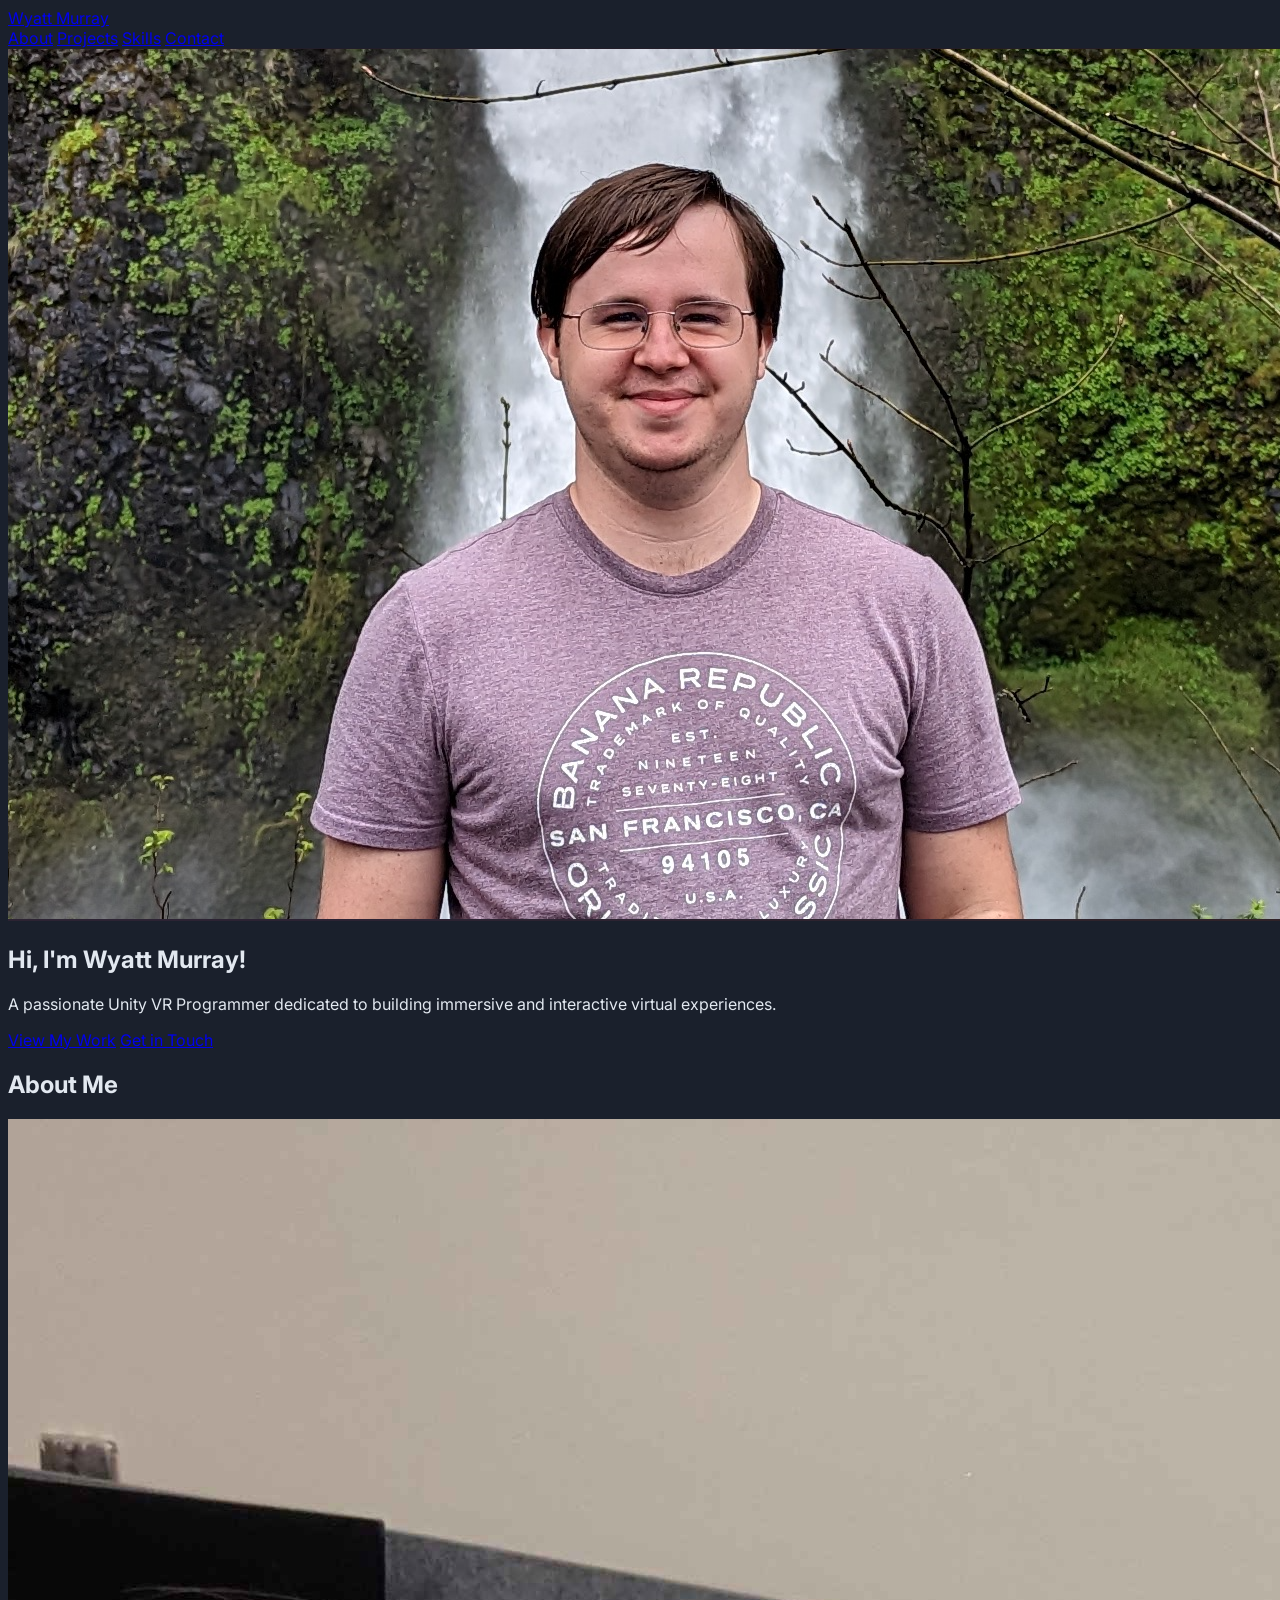
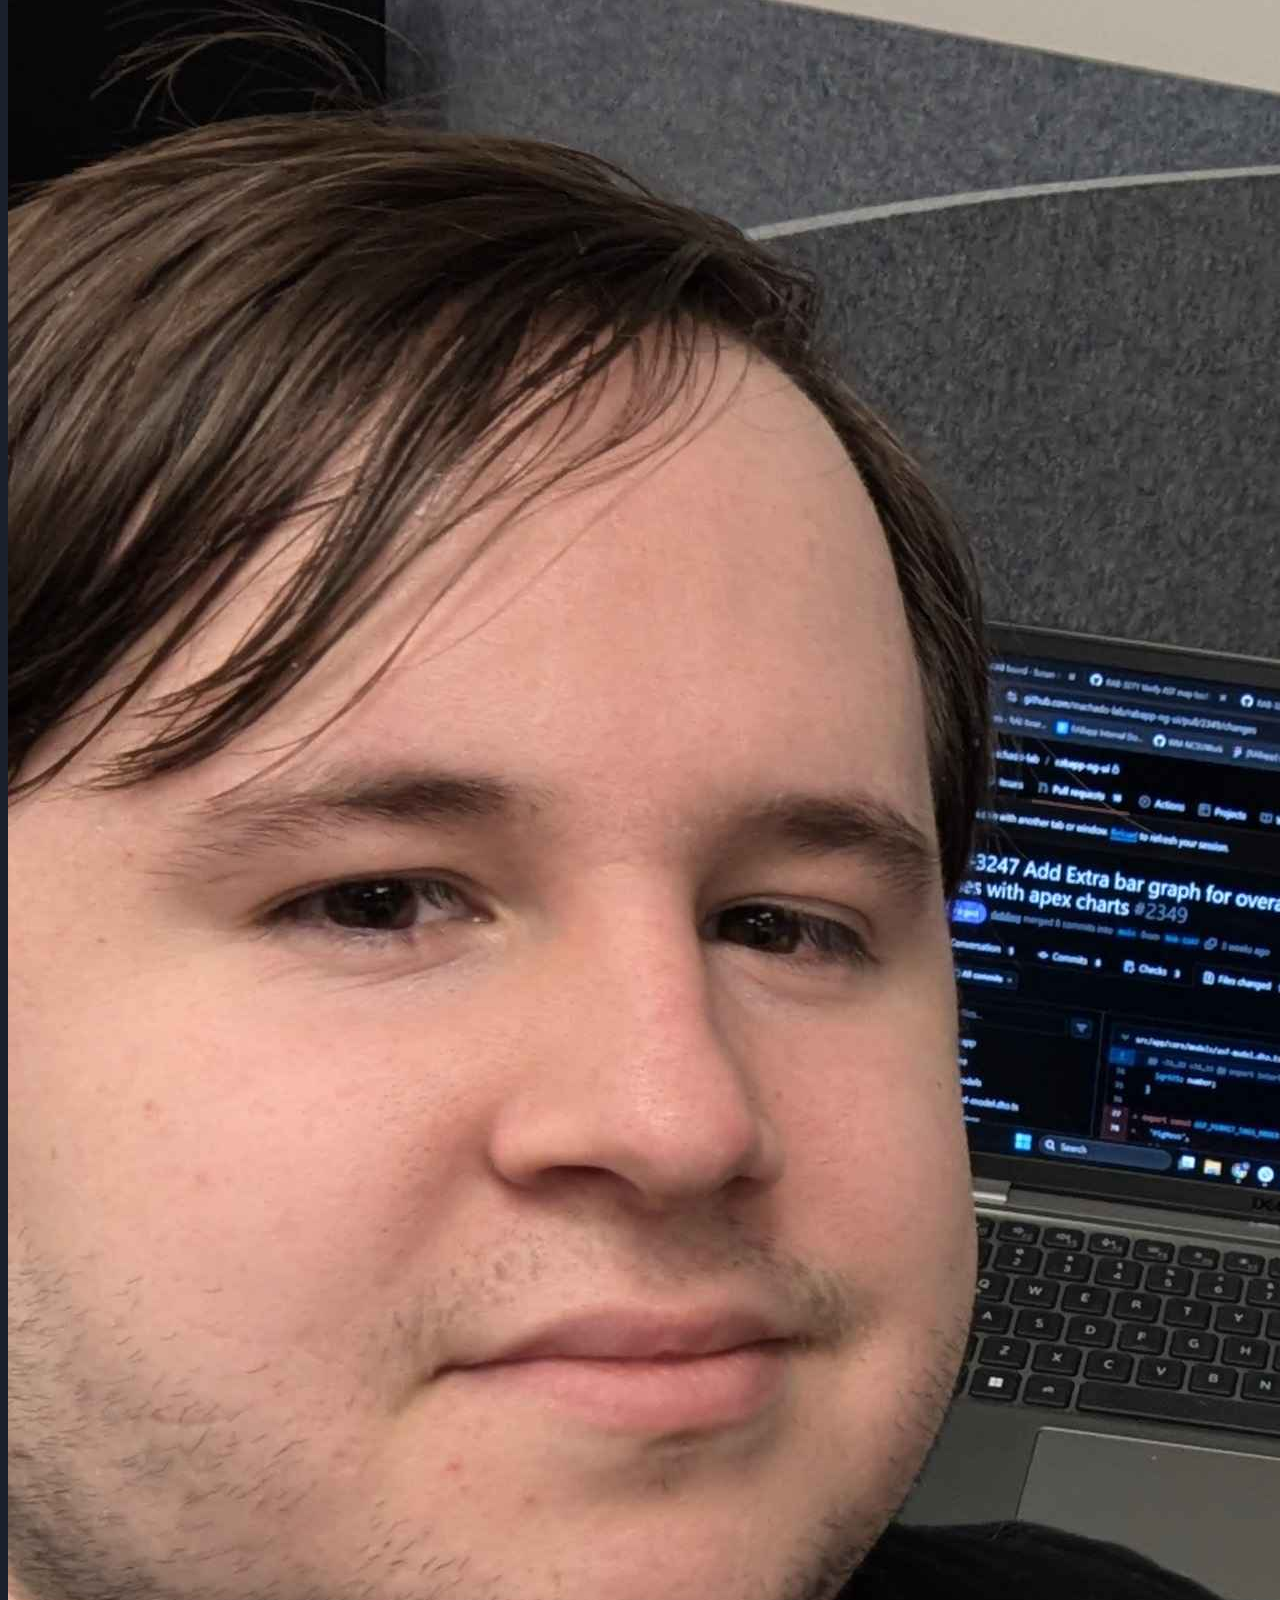
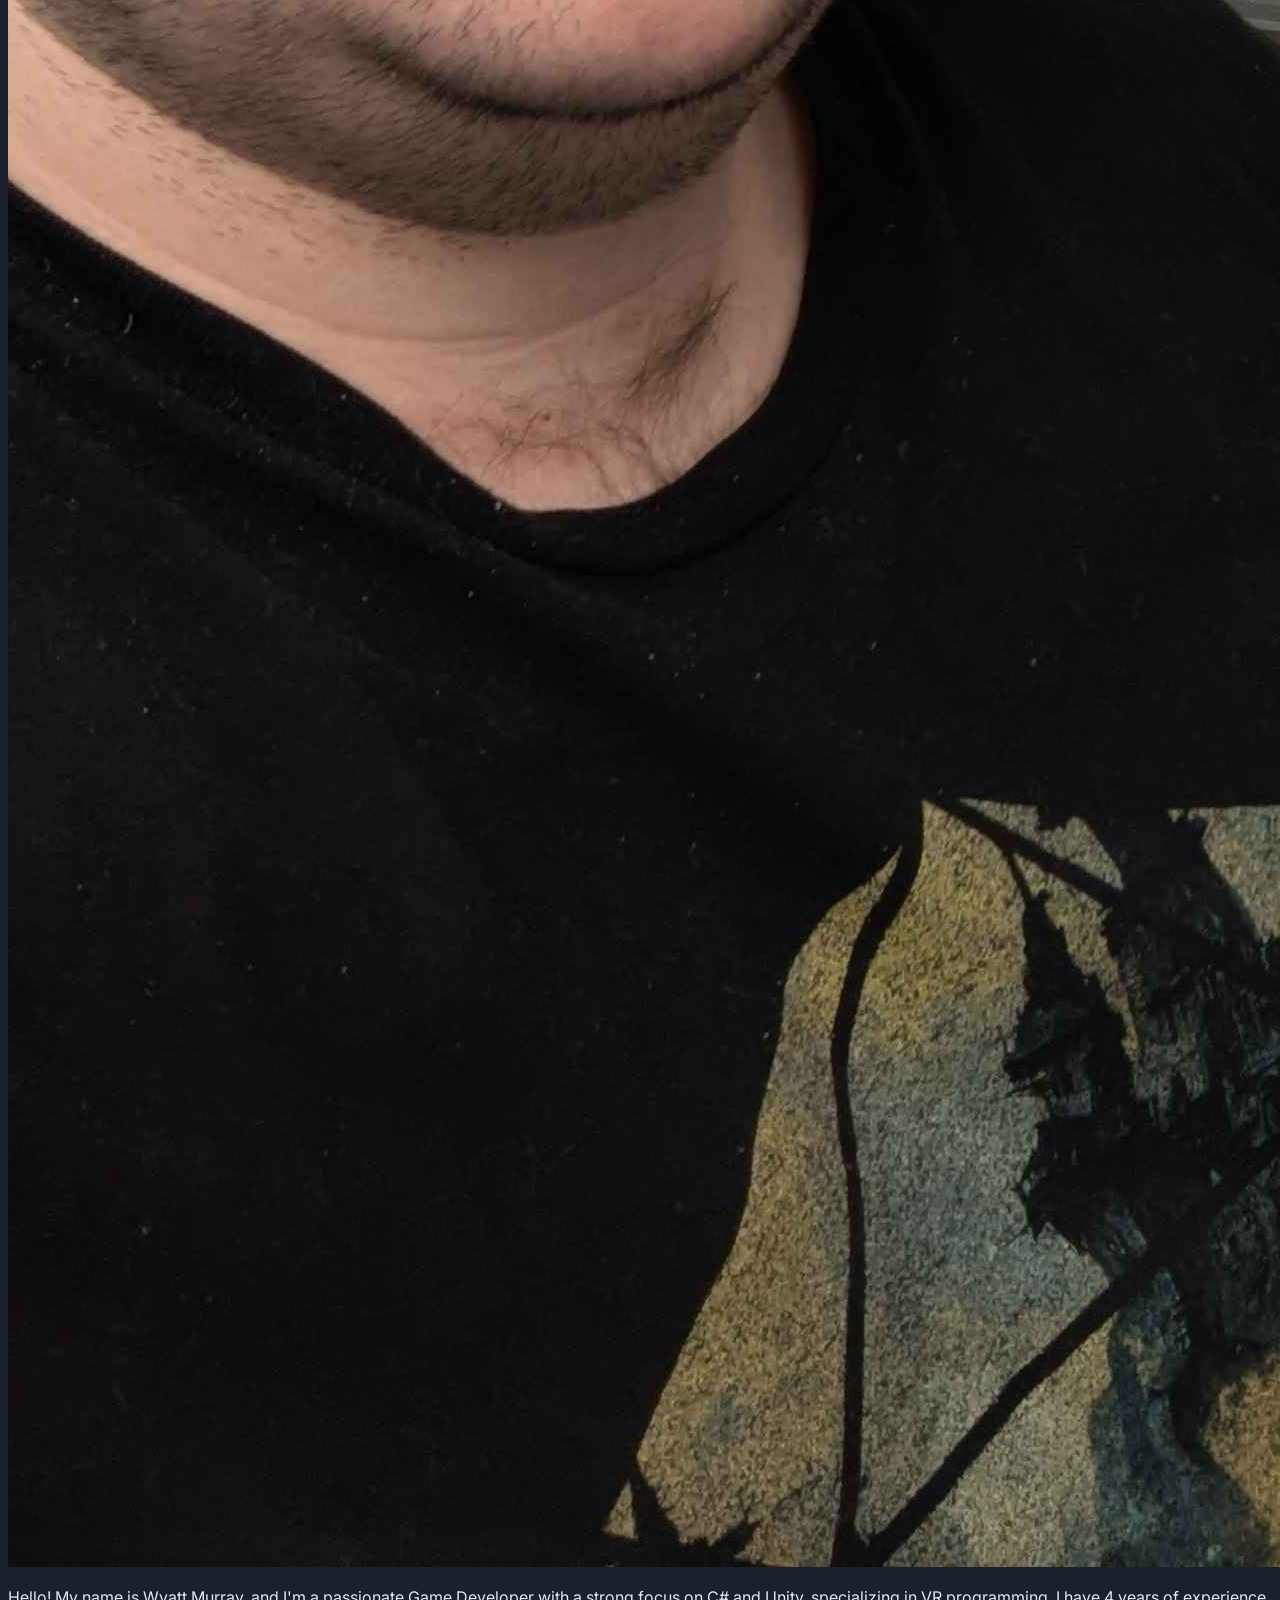
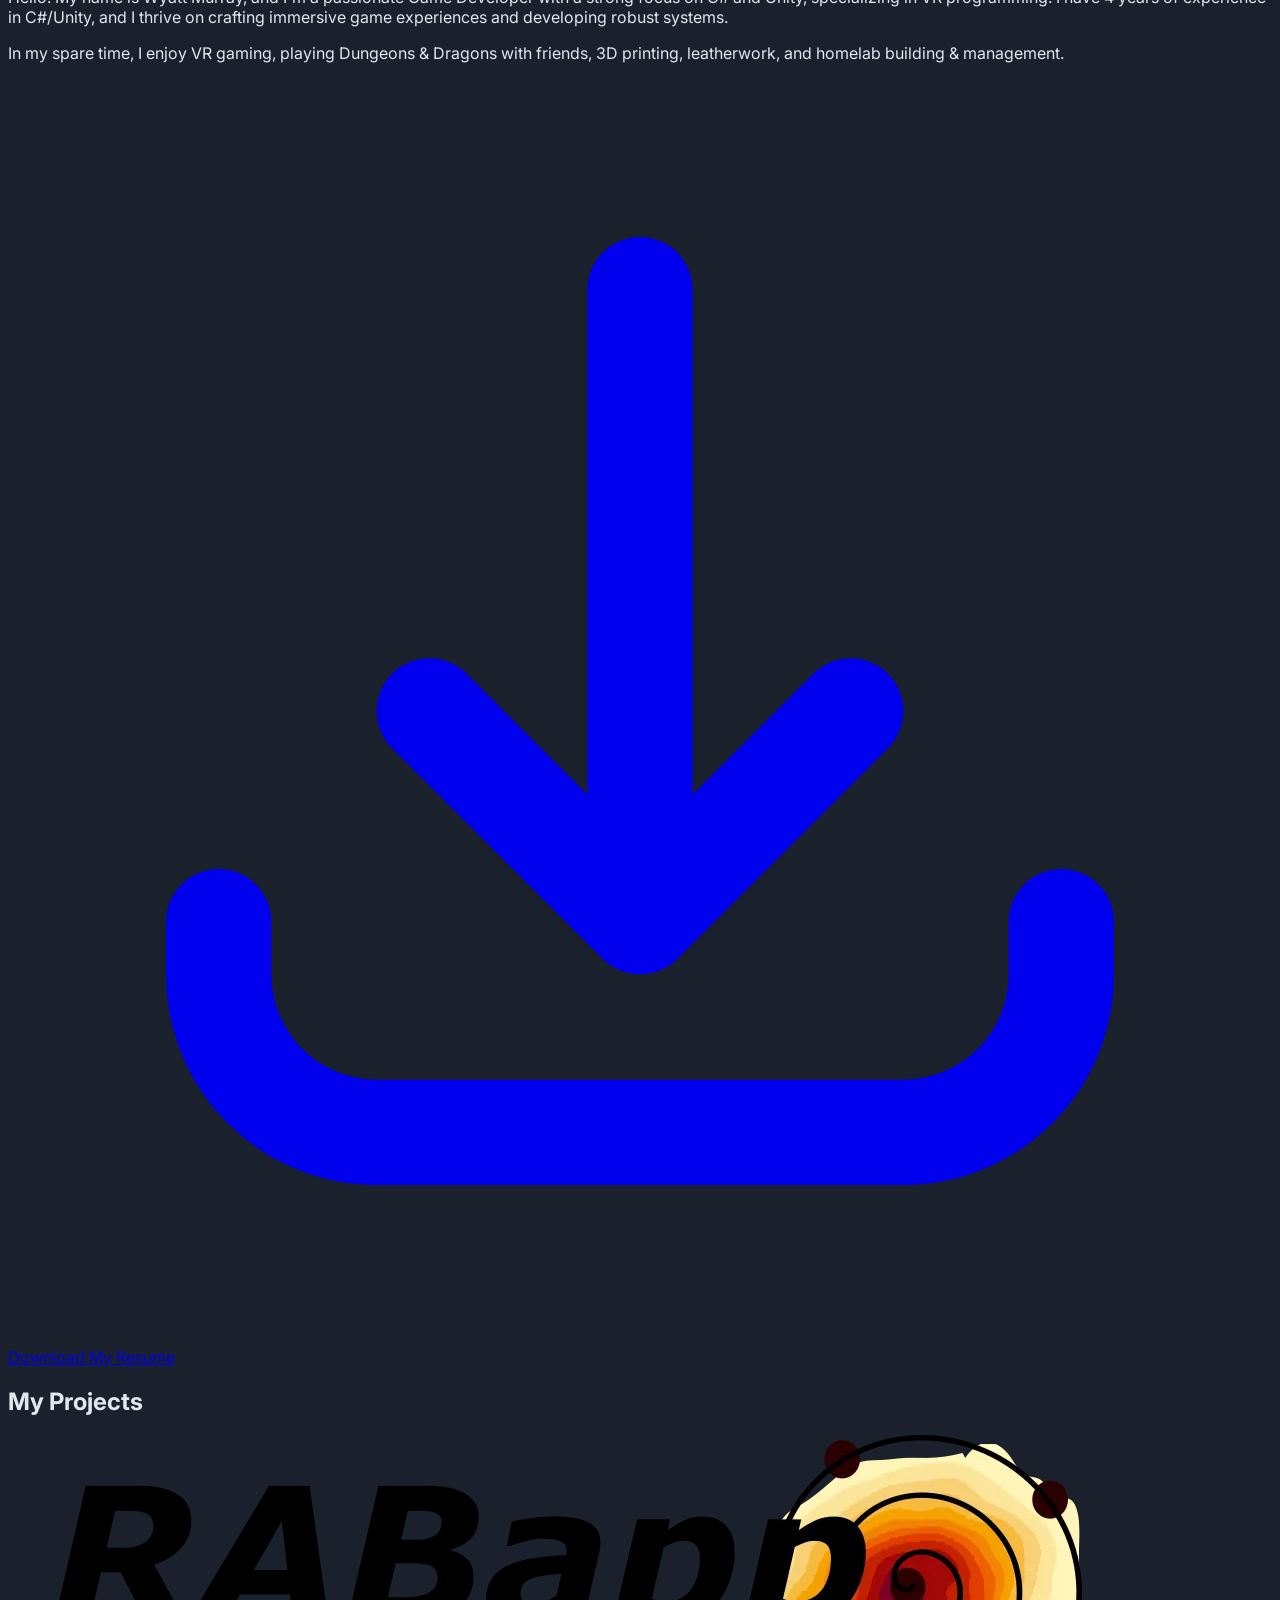
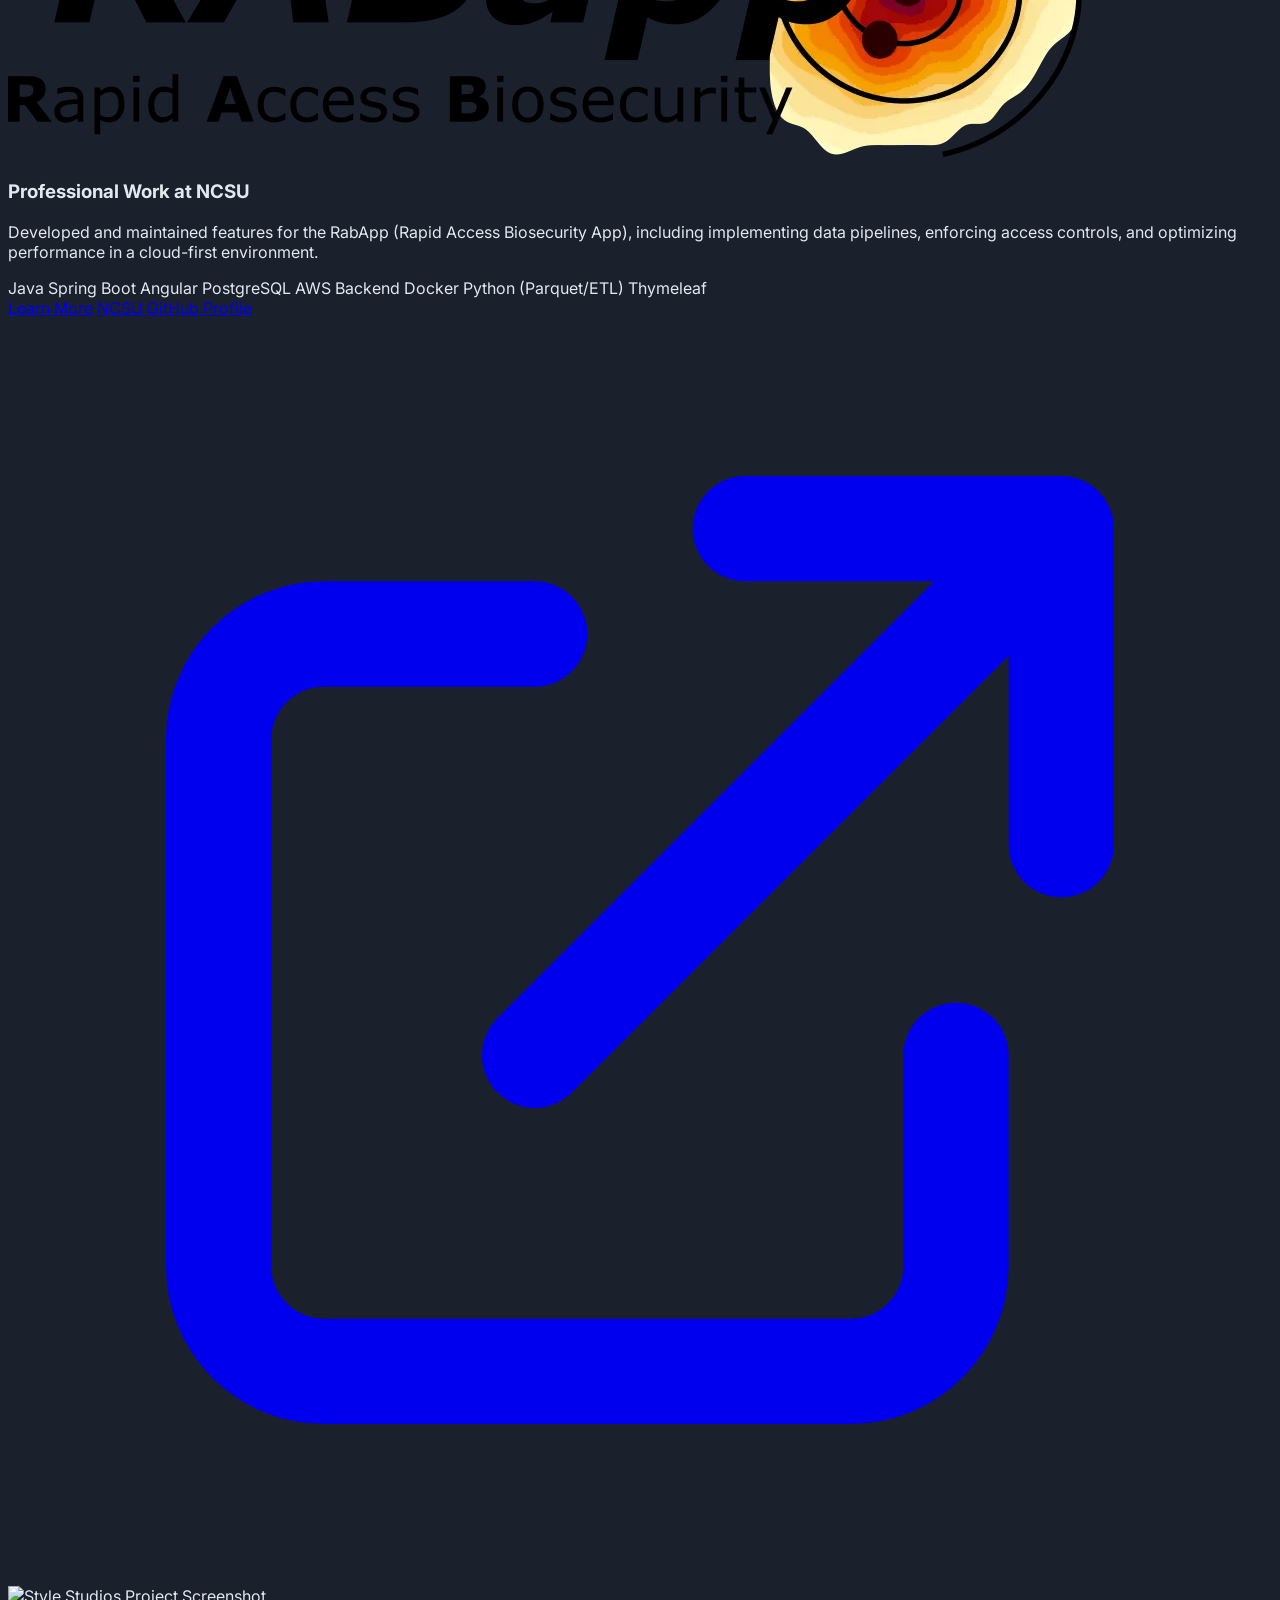
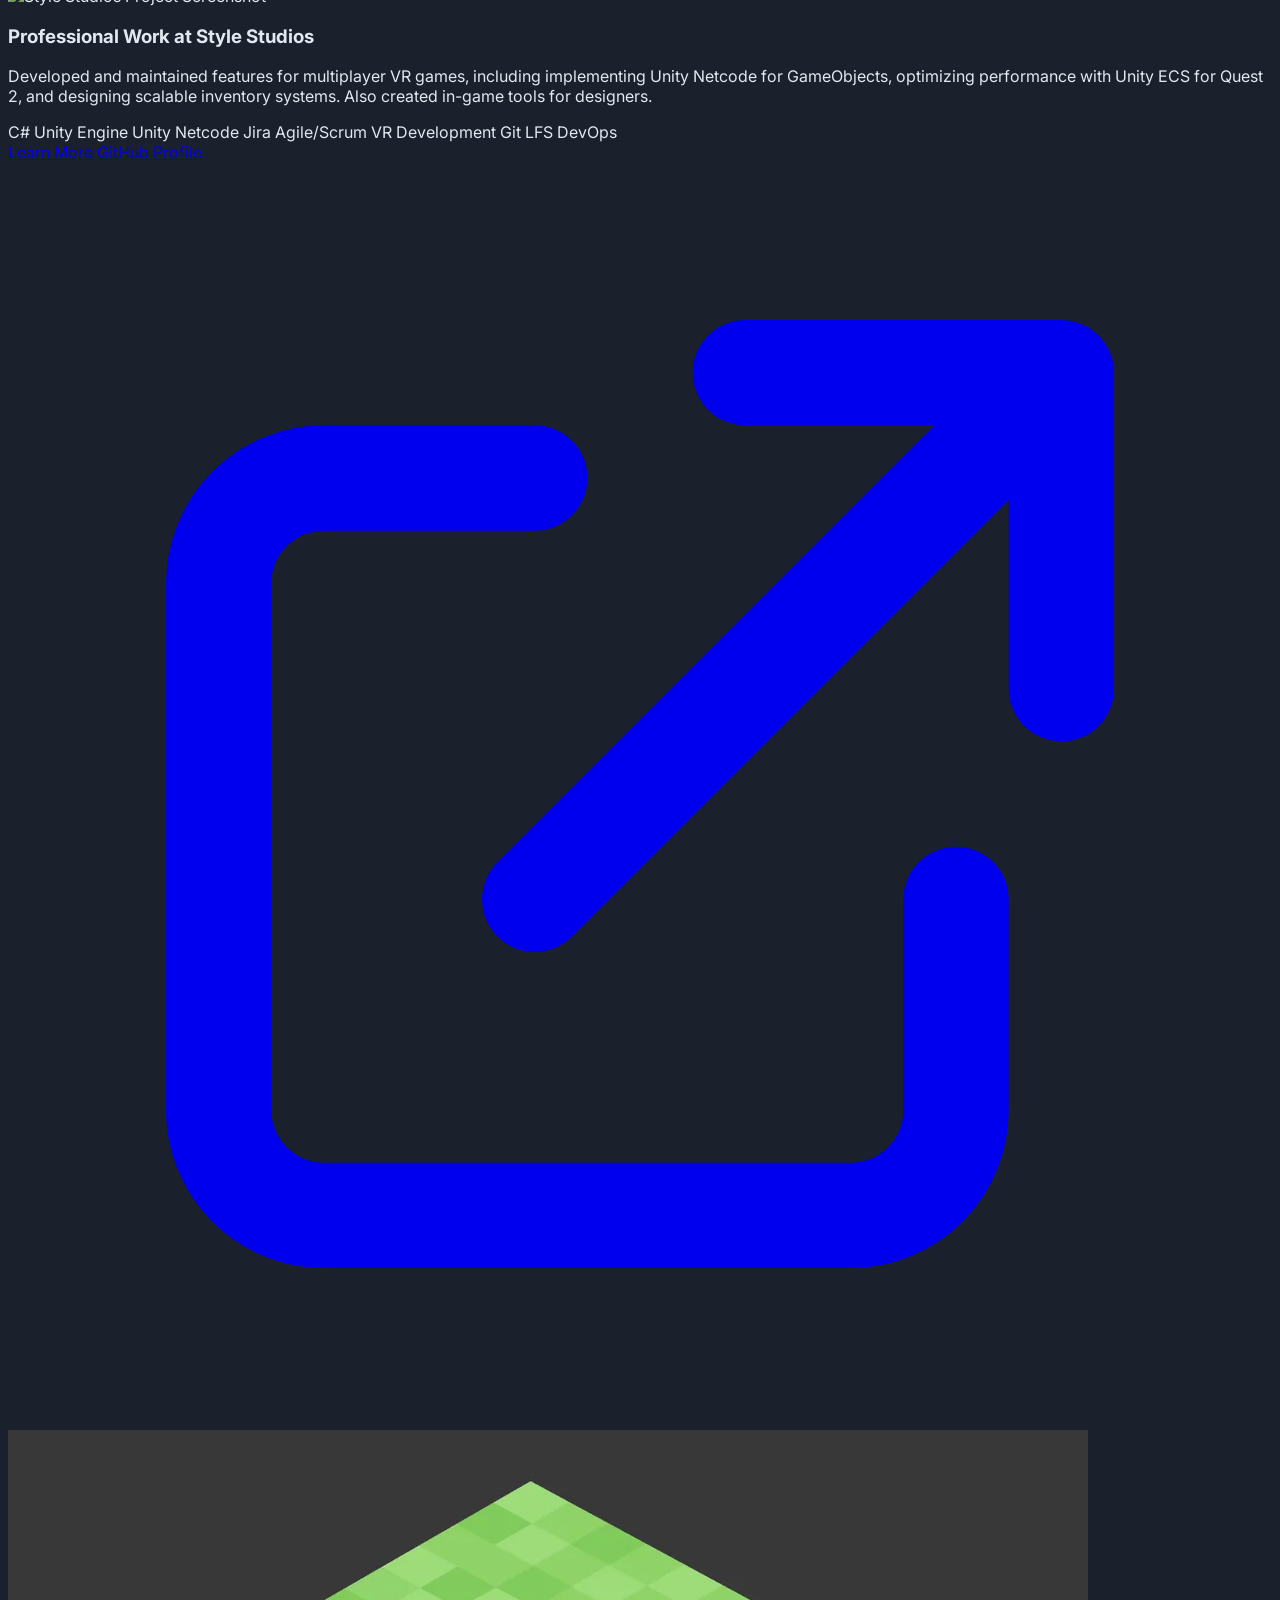
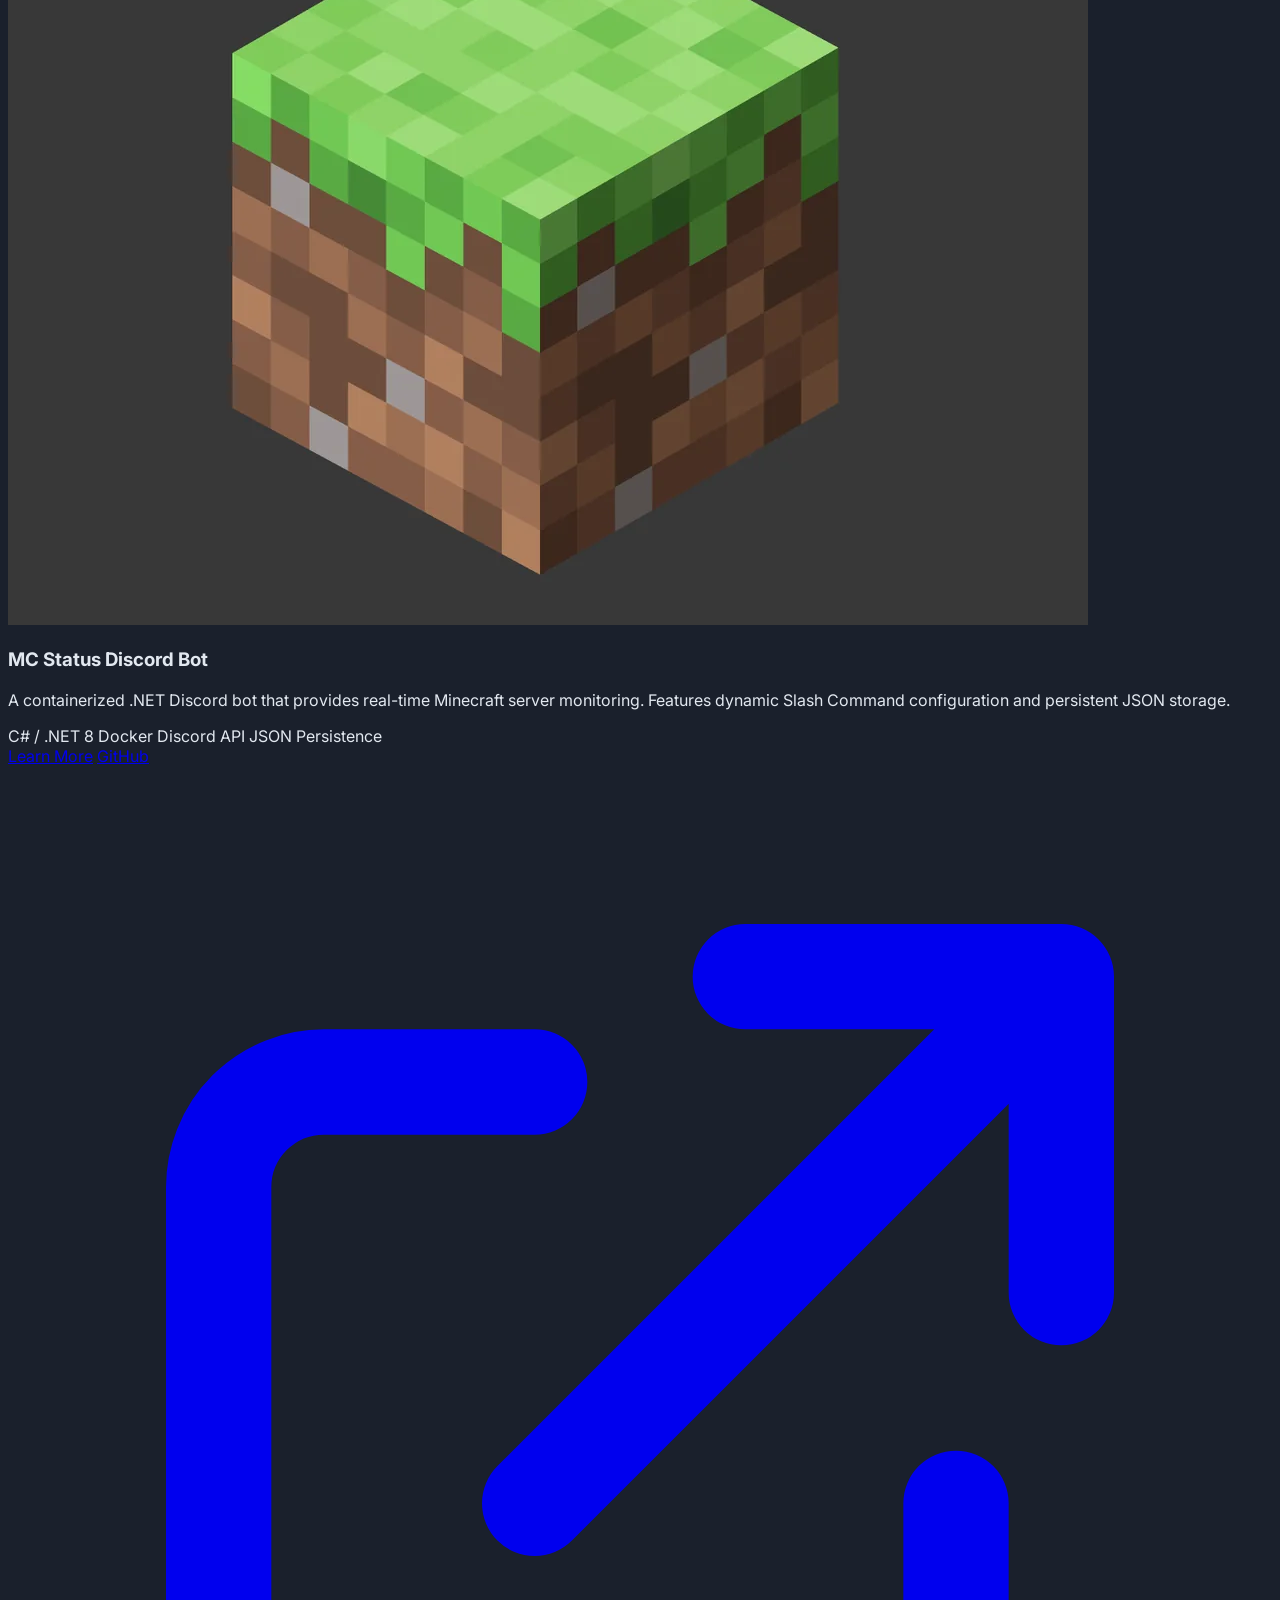
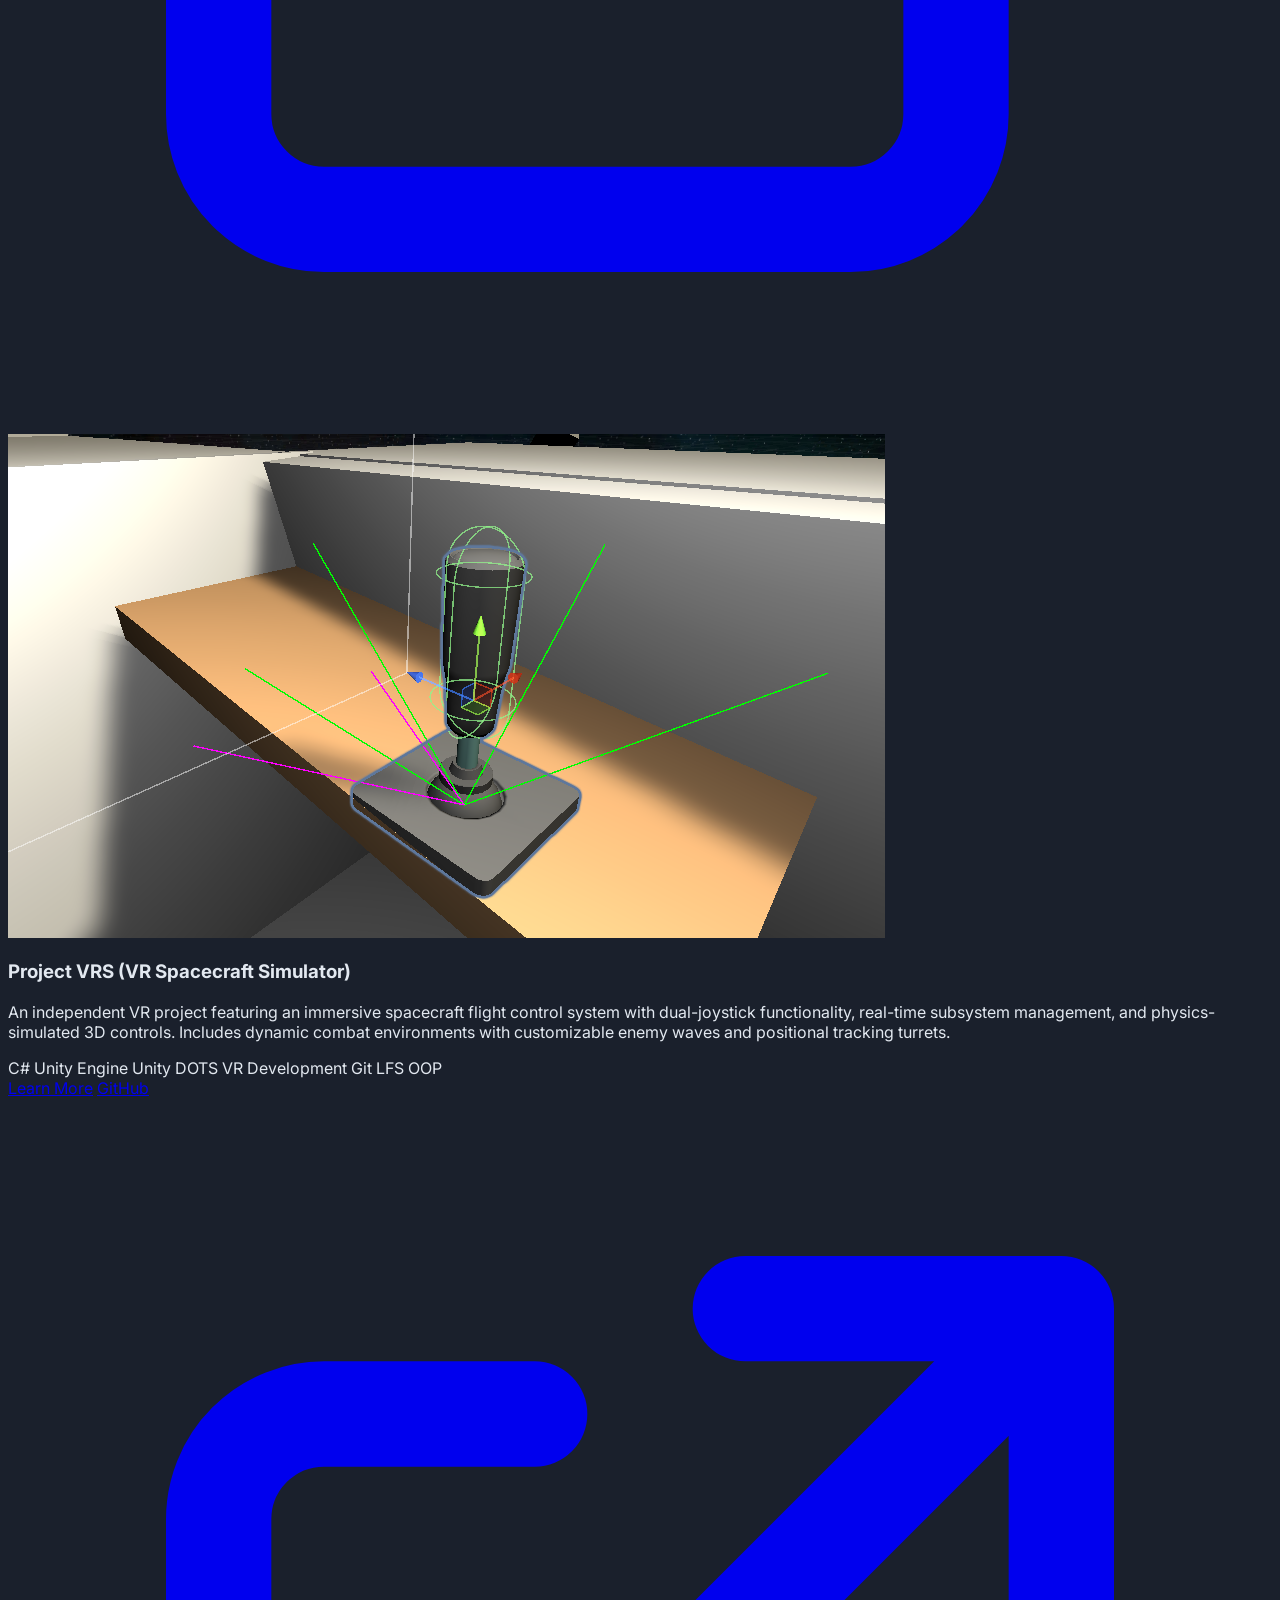
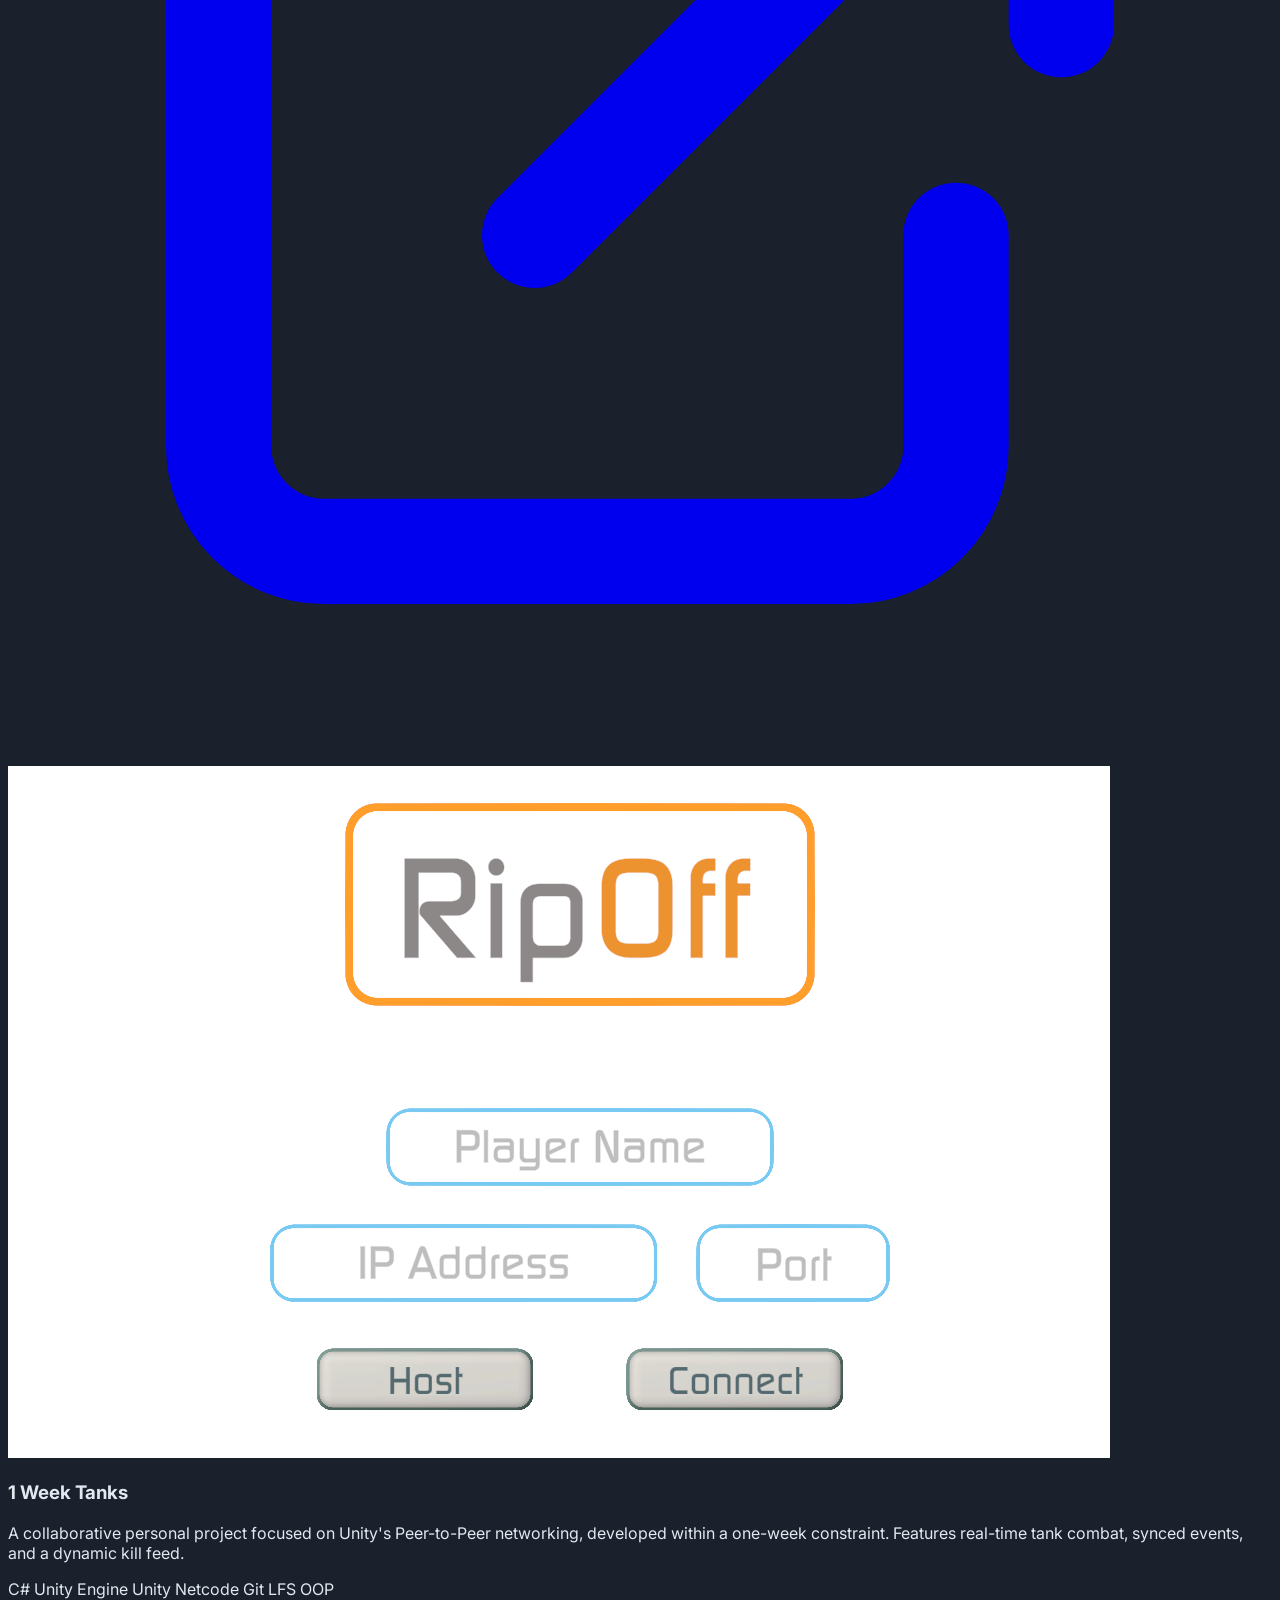
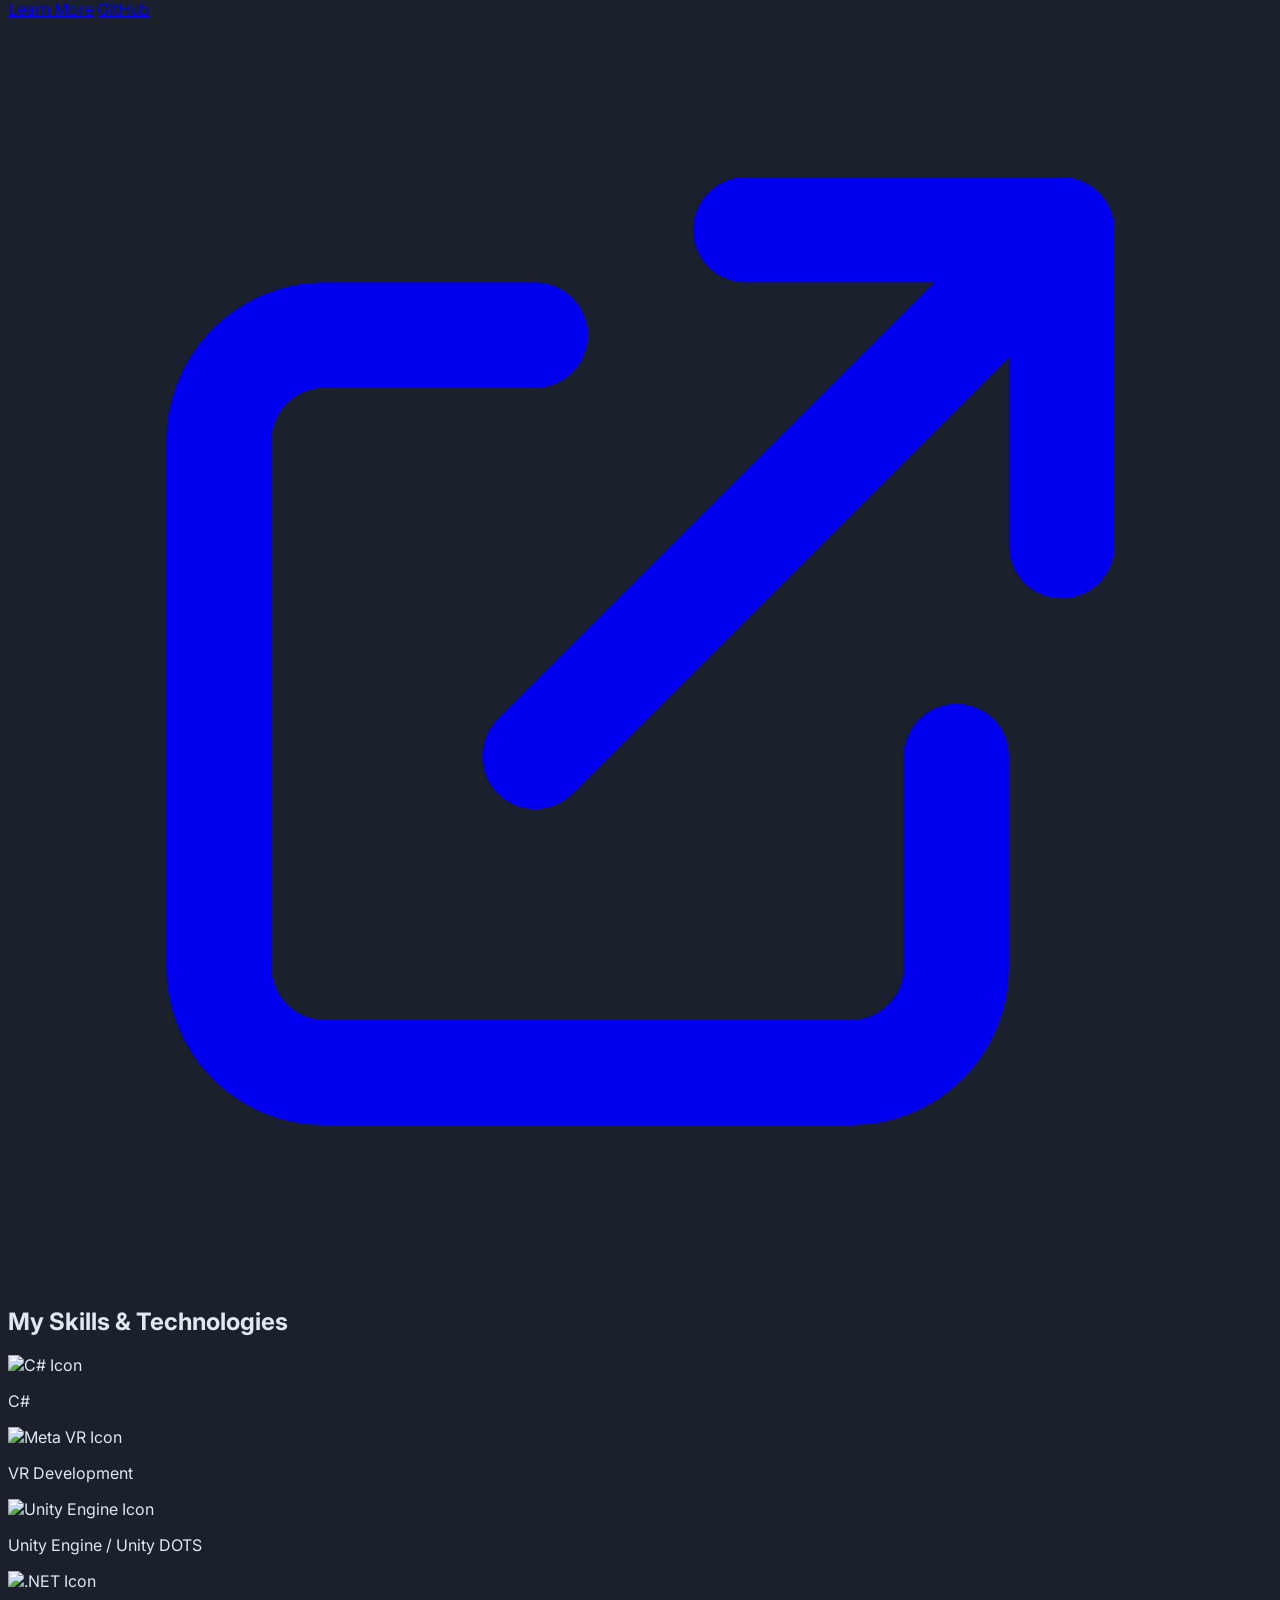
==== commit 653f1a4b: "Updated Portfolio Website" ====
--- a/index.html
+++ b/index.html
@@ -155,6 +155,28 @@
                     </div>
                 </div>
 
+                <!-- Project Card: MC Status Bot -->
+                <div class="bg-gray-900 rounded-xl shadow-lg overflow-hidden transition-transform duration-300">
+                    <img src="./images/MCBotIco.webp" alt="MC Status Bot Thumbnail" class="w-full h-48 object-cover">
+                    <div class="p-6">
+                        <h3 class="text-2xl font-semibold text-gray-100 mb-2">MC Status Discord Bot</h3>
+                        <p class="text-gray-300 mb-4">A containerized .NET Discord bot that provides real-time Minecraft server monitoring. Features dynamic Slash Command configuration and persistent JSON storage.</p>
+                        <div class="flex flex-wrap gap-2 mb-4">
+                            <span class="bg-blue-700 text-white text-sm font-medium px-2.5 py-0.5 rounded-full">C# / .NET 8</span>
+                            <span class="bg-blue-700 text-white text-sm font-medium px-2.5 py-0.5 rounded-full">Docker</span>
+                            <span class="bg-blue-700 text-white text-sm font-medium px-2.5 py-0.5 rounded-full">Discord API</span>
+                            <span class="bg-blue-700 text-white text-sm font-medium px-2.5 py-0.5 rounded-full">JSON Persistence</span>
+                        </div>
+                        <div class="flex justify-between items-center">
+                            <a href="Projects\MCDiscordBot.html" class="bg-indigo-600 text-white px-4 py-2 rounded-full text-sm font-semibold hover:bg-indigo-700 transform hover:scale-105 transition-transform duration-300">Learn More</a>
+                            <a href="https://github.com/Skyfall1235/AMinecraftServerDiscordBot" target="_blank" class="text-indigo-400 hover:text-indigo-200 font-medium flex items-center group">
+                                GitHub
+                                <svg class="ml-1 w-4 h-4 group-hover:translate-x-1 transition-transform" fill="none" stroke="currentColor" viewBox="0 0 24 24" xmlns="http://www.w3.org/2000/svg"><path stroke-linecap="round" stroke-linejoin="round" stroke-width="2" d="M10 6H6a2 2 0 00-2 2v10a2 2 0 002 2h10a2 2 0 002-2v-4M14 4h6m0 0v6m0-6L10 14"></path></svg>
+                            </a>
+                        </div>
+                    </div>
+                </div>
+
                 <!-- Project Card: Project VRS -->
                 <div class="bg-gray-900 rounded-xl shadow-lg overflow-hidden transition-transform duration-300">
                     <img src="./images\VRS Joystick.png" alt="Project VRS Thumbnail" class="w-full h-48 object-cover">
@@ -171,7 +193,7 @@
                         </div>
                         <div class="flex justify-between items-center">
                             <a href="Projects\ProjectVRS.html" class="bg-indigo-600 text-white px-4 py-2 rounded-full text-sm font-semibold hover:bg-indigo-700 transform hover:scale-105 transition-transform duration-300 transition-colors">Learn More</a>
-                            <a href="https://github.com/Skyfall1235/ProjectVRS" target="_blank" class="text-indigo-400 hover:text-indigo-200 font-medium flex items-center group">
+                            <a href="https://github.com/Skyfall1235/VR-Spaceship-Game" target="_blank" class="text-indigo-400 hover:text-indigo-200 font-medium flex items-center group">
                                 GitHub
                                 <svg class="ml-1 w-4 h-4 group-hover:translate-x-1 transition-transform" fill="none" stroke="currentColor" viewBox="0 0 24 24" xmlns="http://www.w3.org/2000/svg"><path stroke-linecap="round" stroke-linejoin="round" stroke-width="2" d="M10 6H6a2 2 0 00-2 2v10a2 2 0 002 2h10a2 2 0 002-2v-4M14 4h6m0 0v6m0-6L10 14"></path></svg>
                             </a>
@@ -194,7 +216,7 @@
                 </div>
                 <div class="flex justify-between items-center">
                     <a href="Projects\1WeekTanks.html" class="bg-indigo-600 text-white px-4 py-2 rounded-full text-sm font-semibold hover:bg-indigo-700 transform hover:scale-105 transition-transform duration-300 transition-colors">Learn More</a>
-                    <a href="https://github.com/Skyfall1235/1-Week-Tanks-Placeholder" target="_blank" class="text-indigo-400 hover:text-indigo-200 font-medium flex items-center group">
+                    <a href="https://github.com/Skyfall1235/1weekTanks" target="_blank" class="text-indigo-400 hover:text-indigo-200 font-medium flex items-center group">
                 GitHub
                         <svg class="ml-1 w-4 h-4 group-hover:translate-x-1 transition-transform" fill="none" stroke="currentColor" viewBox="0 0 24 24" xmlns="http://www.w3.org/2000/svg"><path stroke-linecap="round" stroke-linejoin="round" stroke-width="2" d="M10 6H6a2 2 0 00-2 2v10a2 2 0 002 2h10a2 2 0 002-2v-4M14 4h6m0 0v6m0-6L10 14"></path></svg>
                     </a>
@@ -215,53 +237,55 @@
                 <img src="https://cdn.jsdelivr.net/gh/devicons/devicon/icons/csharp/csharp-original.svg" alt="C# Icon" class="mx-auto mb-2 w-12 h-12 object-contain">
                 <p class="text-base font-semibold text-gray-100">C#</p>
             </div>
+            
+            <div class="bg-gray-700 p-4 rounded-xl shadow-sm hover:shadow-md transition-shadow duration-300">
+                <img src="https://cdn.jsdelivr.net/npm/simple-icons@v9/icons/meta.svg" alt="Meta VR Icon" class="mx-auto mb-2 w-12 h-12 object-contain invert">
+                <p class="text-base font-semibold text-gray-100">VR Development</p>
+            </div>
+
+            <div class="bg-gray-700 p-4 rounded-xl shadow-sm hover:shadow-md transition-shadow duration-300">
+                <img src="https://cdn.jsdelivr.net/gh/devicons/devicon/icons/unity/unity-original.svg" alt="Unity Engine Icon" class="mx-auto mb-2 w-12 h-12 object-contain">
+                <p class="text-base font-semibold text-gray-100">Unity Engine / Unity DOTS</p>
+            </div>
+
+            <div class="bg-gray-700 p-4 rounded-xl shadow-sm hover:shadow-md transition-shadow duration-300">
+                <img src="https://cdn.jsdelivr.net/gh/devicons/devicon/icons/dot-net/dot-net-plain.svg" alt=".NET Icon" class="mx-auto mb-2 w-12 h-12 object-contain">
+                <p class="text-base font-semibold text-gray-100">.NET Framework</p>
+            </div>
+
+            <div class="bg-gray-700 p-4 rounded-xl shadow-sm hover:shadow-md transition-shadow duration-300">
+                <img src="https://cdn.jsdelivr.net/gh/devicons/devicon/icons/java/java-original.svg" alt="Java Icon" class="mx-auto mb-2 w-12 h-12 object-contain">
+                <p class="text-base font-semibold text-gray-100">Java / Spring Boot</p>
+            </div>
+
+            <div class="bg-gray-700 p-4 rounded-xl shadow-sm hover:shadow-md transition-shadow duration-300">
+                <img src="https://cdn.jsdelivr.net/gh/devicons/devicon/icons/angularjs/angularjs-original.svg" alt="Angular Icon" class="mx-auto mb-2 w-12 h-12 object-contain">
+                <p class="text-base font-semibold text-gray-100">Angular</p>
+            </div>
+
+            <div class="bg-gray-700 p-4 rounded-xl shadow-sm hover:shadow-md transition-shadow duration-300">
+                <img src="https://cdn.jsdelivr.net/gh/devicons/devicon/icons/postgresql/postgresql-original.svg" alt="PostgreSQL Icon" class="mx-auto mb-2 w-12 h-12 object-contain">
+                <p class="text-base font-semibold text-gray-100">PostgreSQL / SQL</p>
+            </div>
+
+            <div class="bg-gray-700 p-4 rounded-xl shadow-sm hover:shadow-md transition-shadow duration-300">
+                <img src="https://cdn.jsdelivr.net/gh/devicons/devicon/icons/docker/docker-original.svg" alt="Docker Icon" class="mx-auto mb-2 w-12 h-12 object-contain">
+                <p class="text-base font-semibold text-gray-100">Docker</p>
+            </div>
+
             <div class="bg-gray-700 p-4 rounded-xl shadow-sm hover:shadow-md transition-shadow duration-300">
                 <img src="https://cdn.jsdelivr.net/gh/devicons/devicon/icons/cplusplus/cplusplus-original.svg" alt="C++ Icon" class="mx-auto mb-2 w-12 h-12 object-contain">
                 <p class="text-base font-semibold text-gray-100">C++</p>
             </div>
+
+            <div class="bg-gray-700 p-4 rounded-xl shadow-sm hover:shadow-md transition-shadow duration-300">
+                <img src="https://cdn.jsdelivr.net/gh/devicons/devicon/icons/amazonwebservices/amazonwebservices-plain-wordmark.svg" alt="AWS Icon" class="mx-auto mb-2 w-12 h-12 object-contain">
+                <p class="text-base font-semibold text-gray-100">AWS Backend</p>
+            </div>
+     
             <div class="bg-gray-700 p-4 rounded-xl shadow-sm hover:shadow-md transition-shadow duration-300">
                 <img src="https://cdn.jsdelivr.net/gh/devicons/devicon/icons/python/python-original.svg" alt="Python Icon" class="mx-auto mb-2 w-12 h-12 object-contain">
                 <p class="text-base font-semibold text-gray-100">Python (Parquet/ETL)</p>
-            </div>
-            
-            <div class="bg-gray-700 p-4 rounded-xl shadow-sm hover:shadow-md transition-shadow duration-300">
-                <img src="https://cdn.jsdelivr.net/gh/devicons/devicon/icons/java/java-original.svg" alt="Java Icon" class="mx-auto mb-2 w-12 h-12 object-contain">
-                <p class="text-base font-semibold text-gray-100">Java / Spring Boot</p>
-            </div>
-
-            <div class="bg-gray-700 p-4 rounded-xl shadow-sm hover:shadow-md transition-shadow duration-300">
-                <img src="https://cdn.jsdelivr.net/gh/devicons/devicon/icons/angularjs/angularjs-original.svg" alt="Angular Icon" class="mx-auto mb-2 w-12 h-12 object-contain">
-                <p class="text-base font-semibold text-gray-100">Angular</p>
-            </div>
-
-            <div class="bg-gray-700 p-4 rounded-xl shadow-sm hover:shadow-md transition-shadow duration-300">
-                <img src="https://cdn.jsdelivr.net/gh/devicons/devicon/icons/postgresql/postgresql-original.svg" alt="PostgreSQL Icon" class="mx-auto mb-2 w-12 h-12 object-contain">
-                <p class="text-base font-semibold text-gray-100">PostgreSQL / SQL</p>
-            </div>
-
-            <div class="bg-gray-700 p-4 rounded-xl shadow-sm hover:shadow-md transition-shadow duration-300">
-                <img src="https://cdn.jsdelivr.net/gh/devicons/devicon/icons/docker/docker-original.svg" alt="Docker Icon" class="mx-auto mb-2 w-12 h-12 object-contain">
-                <p class="text-base font-semibold text-gray-100">Docker</p>
-            </div>
-
-            <div class="bg-gray-700 p-4 rounded-xl shadow-sm hover:shadow-md transition-shadow duration-300">
-                <img src="https://cdn.jsdelivr.net/gh/devicons/devicon/icons/amazonwebservices/amazonwebservices-plain-wordmark.svg" alt="AWS Icon" class="mx-auto mb-2 w-12 h-12 object-contain">
-                <p class="text-base font-semibold text-gray-100">AWS Backend</p>
-            </div>
-
-            <div class="bg-gray-700 p-4 rounded-xl shadow-sm hover:shadow-md transition-shadow duration-300">
-                <img src="https://cdn.jsdelivr.net/gh/devicons/devicon/icons/dot-net/dot-net-plain.svg" alt=".NET Icon" class="mx-auto mb-2 w-12 h-12 object-contain">
-                <p class="text-base font-semibold text-gray-100">.NET Framework</p>
-            </div>
-
-            <div class="bg-gray-700 p-4 rounded-xl shadow-sm hover:shadow-md transition-shadow duration-300">
-                <img src="https://cdn.jsdelivr.net/gh/devicons/devicon/icons/unity/unity-original.svg" alt="Unity Engine Icon" class="mx-auto mb-2 w-12 h-12 object-contain">
-                <p class="text-base font-semibold text-gray-100">Unity Engine / Unity DOTS</p>
-            </div>
-
-            <div class="bg-gray-700 p-4 rounded-xl shadow-sm hover:shadow-md transition-shadow duration-300">
-                <img src="https://cdn.jsdelivr.net/npm/simple-icons@v9/icons/meta.svg" alt="Meta VR Icon" class="mx-auto mb-2 w-12 h-12 object-contain invert">
-                <p class="text-base font-semibold text-gray-100">VR Development</p>
             </div>
 
             <div class="bg-gray-700 p-4 rounded-xl shadow-sm hover:shadow-md transition-shadow duration-300">
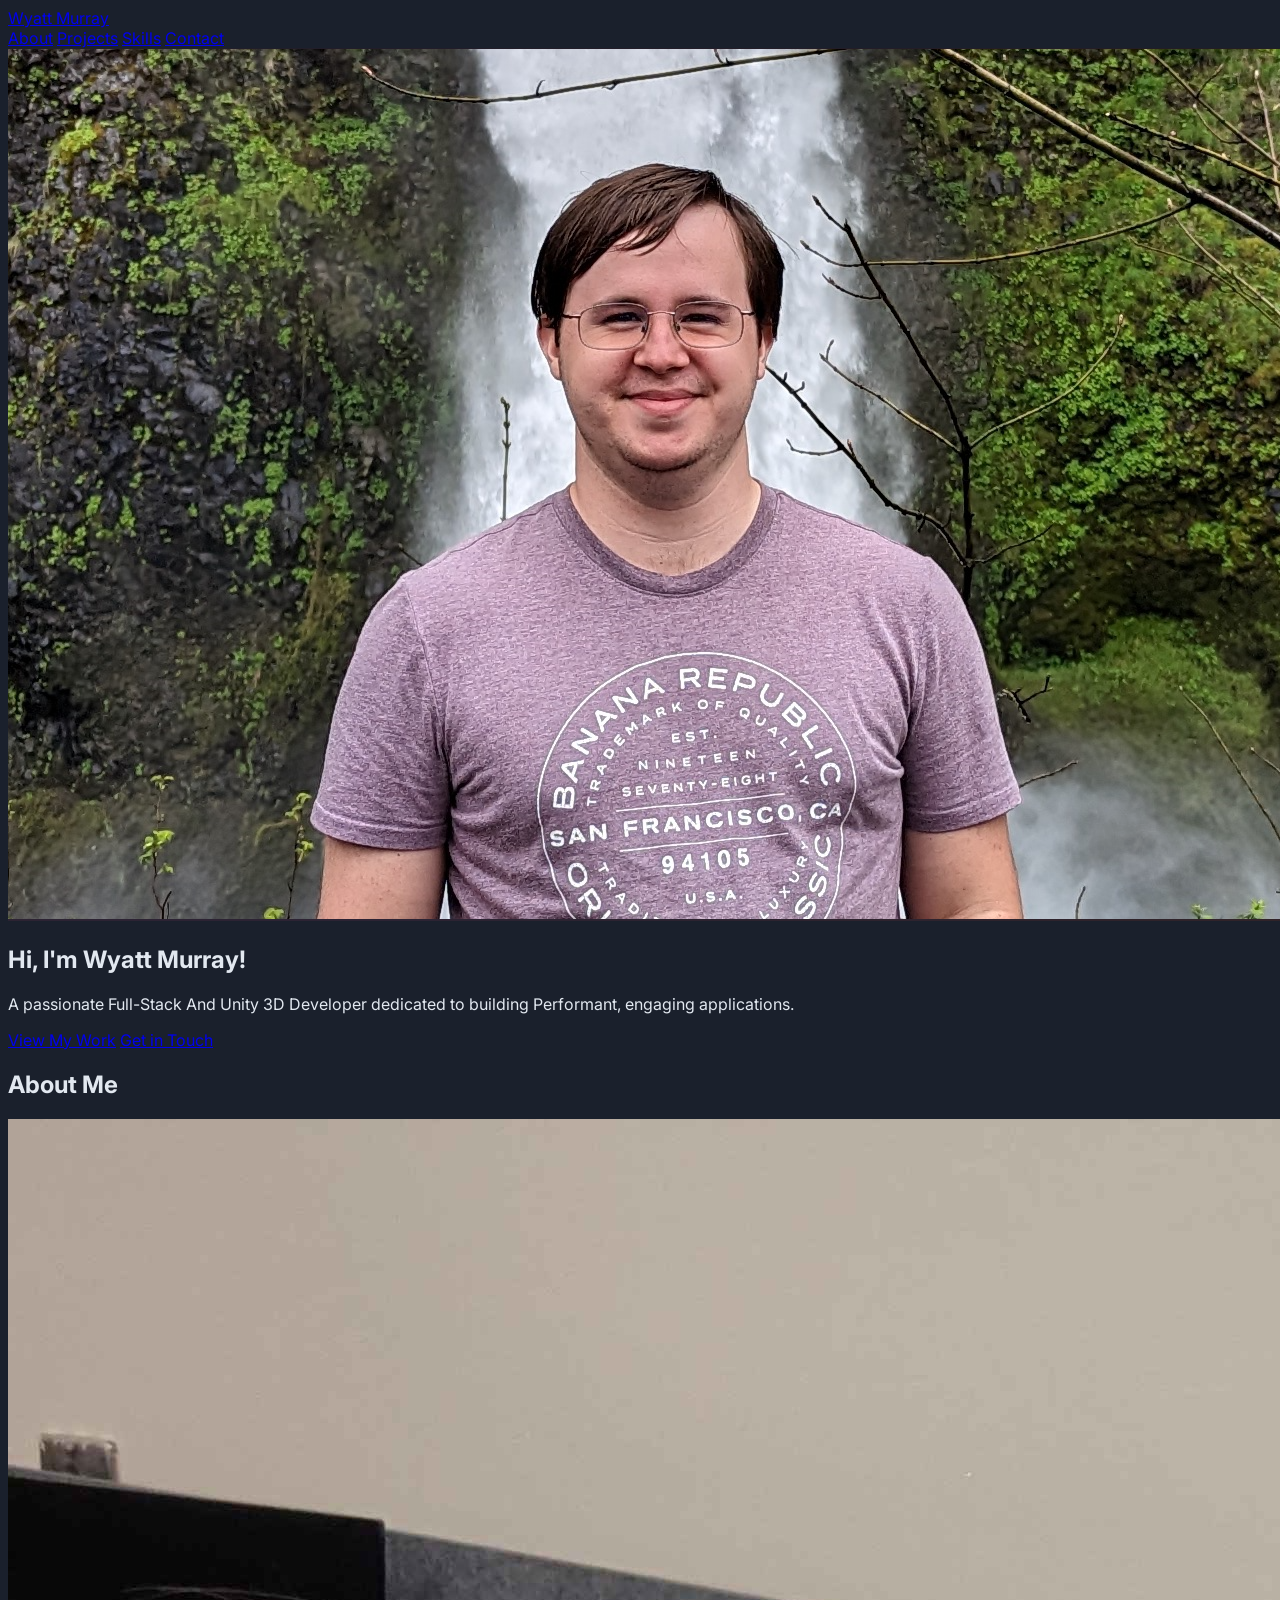
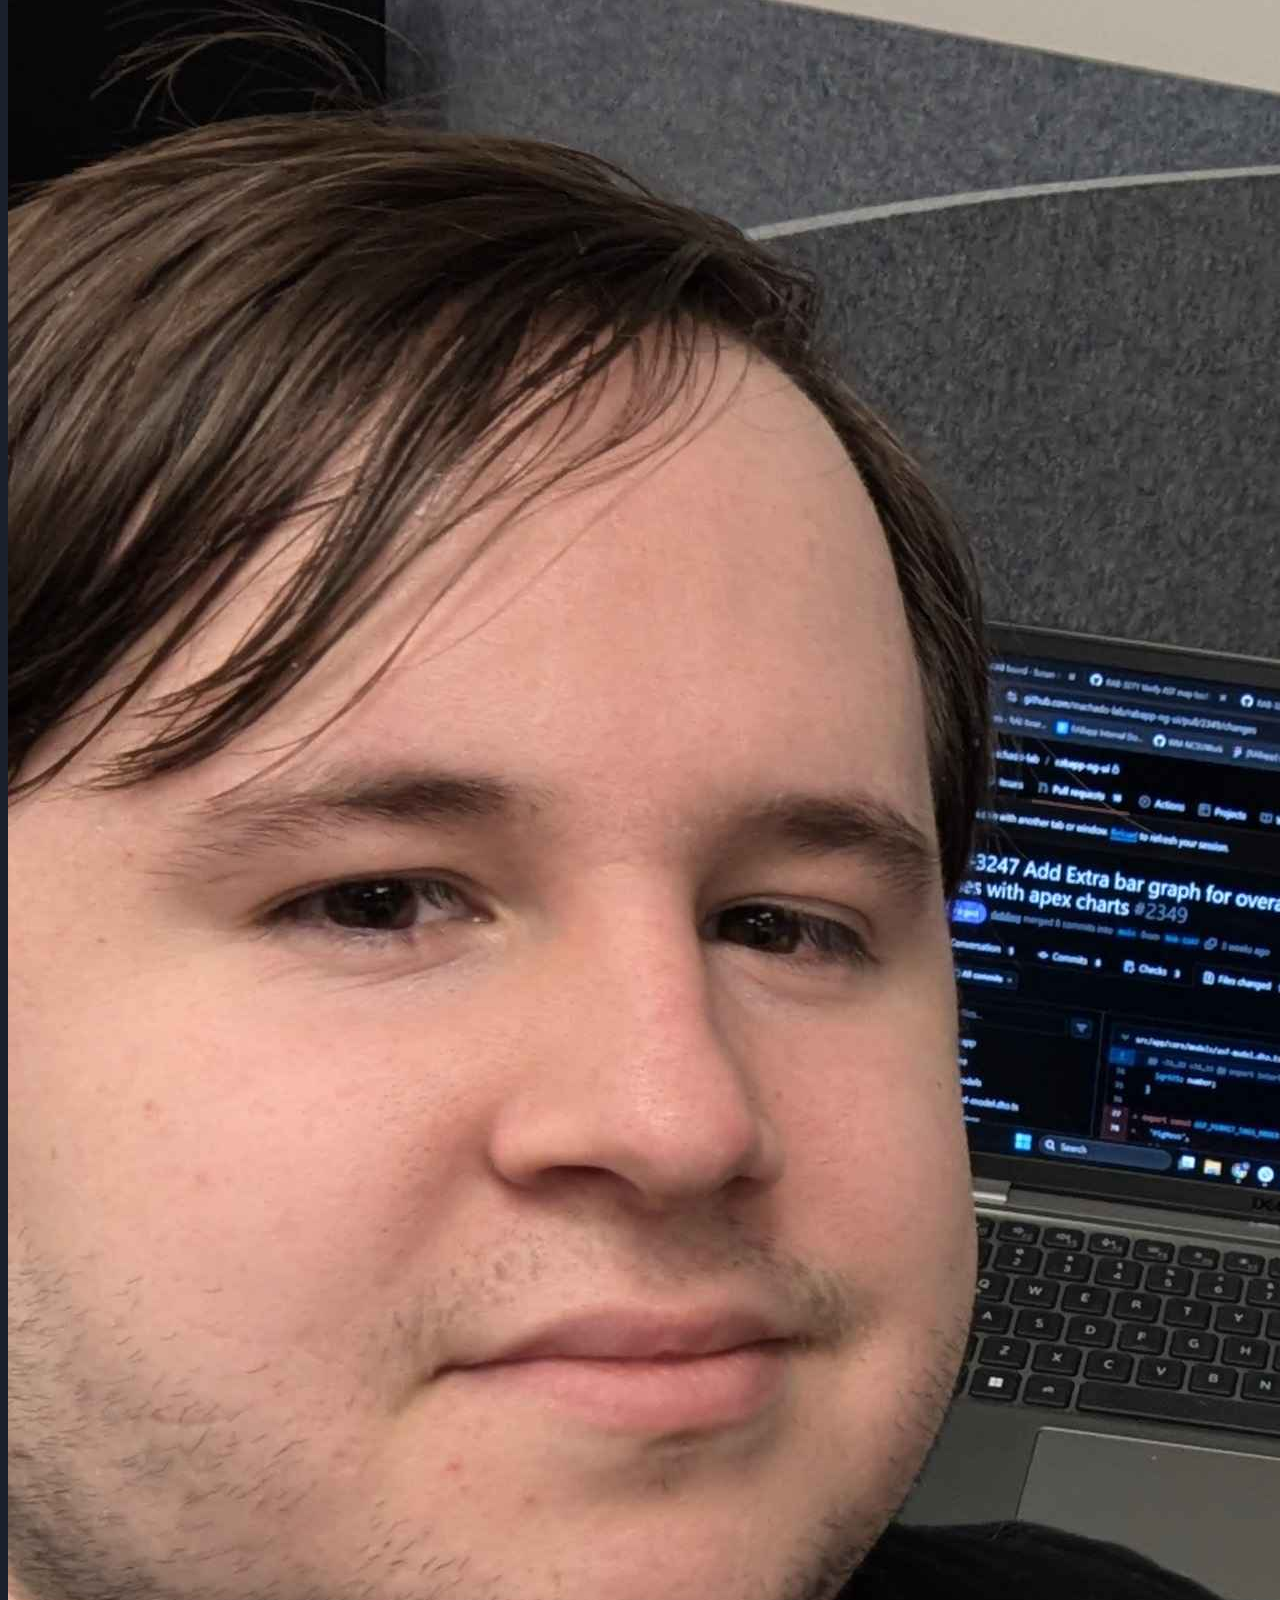
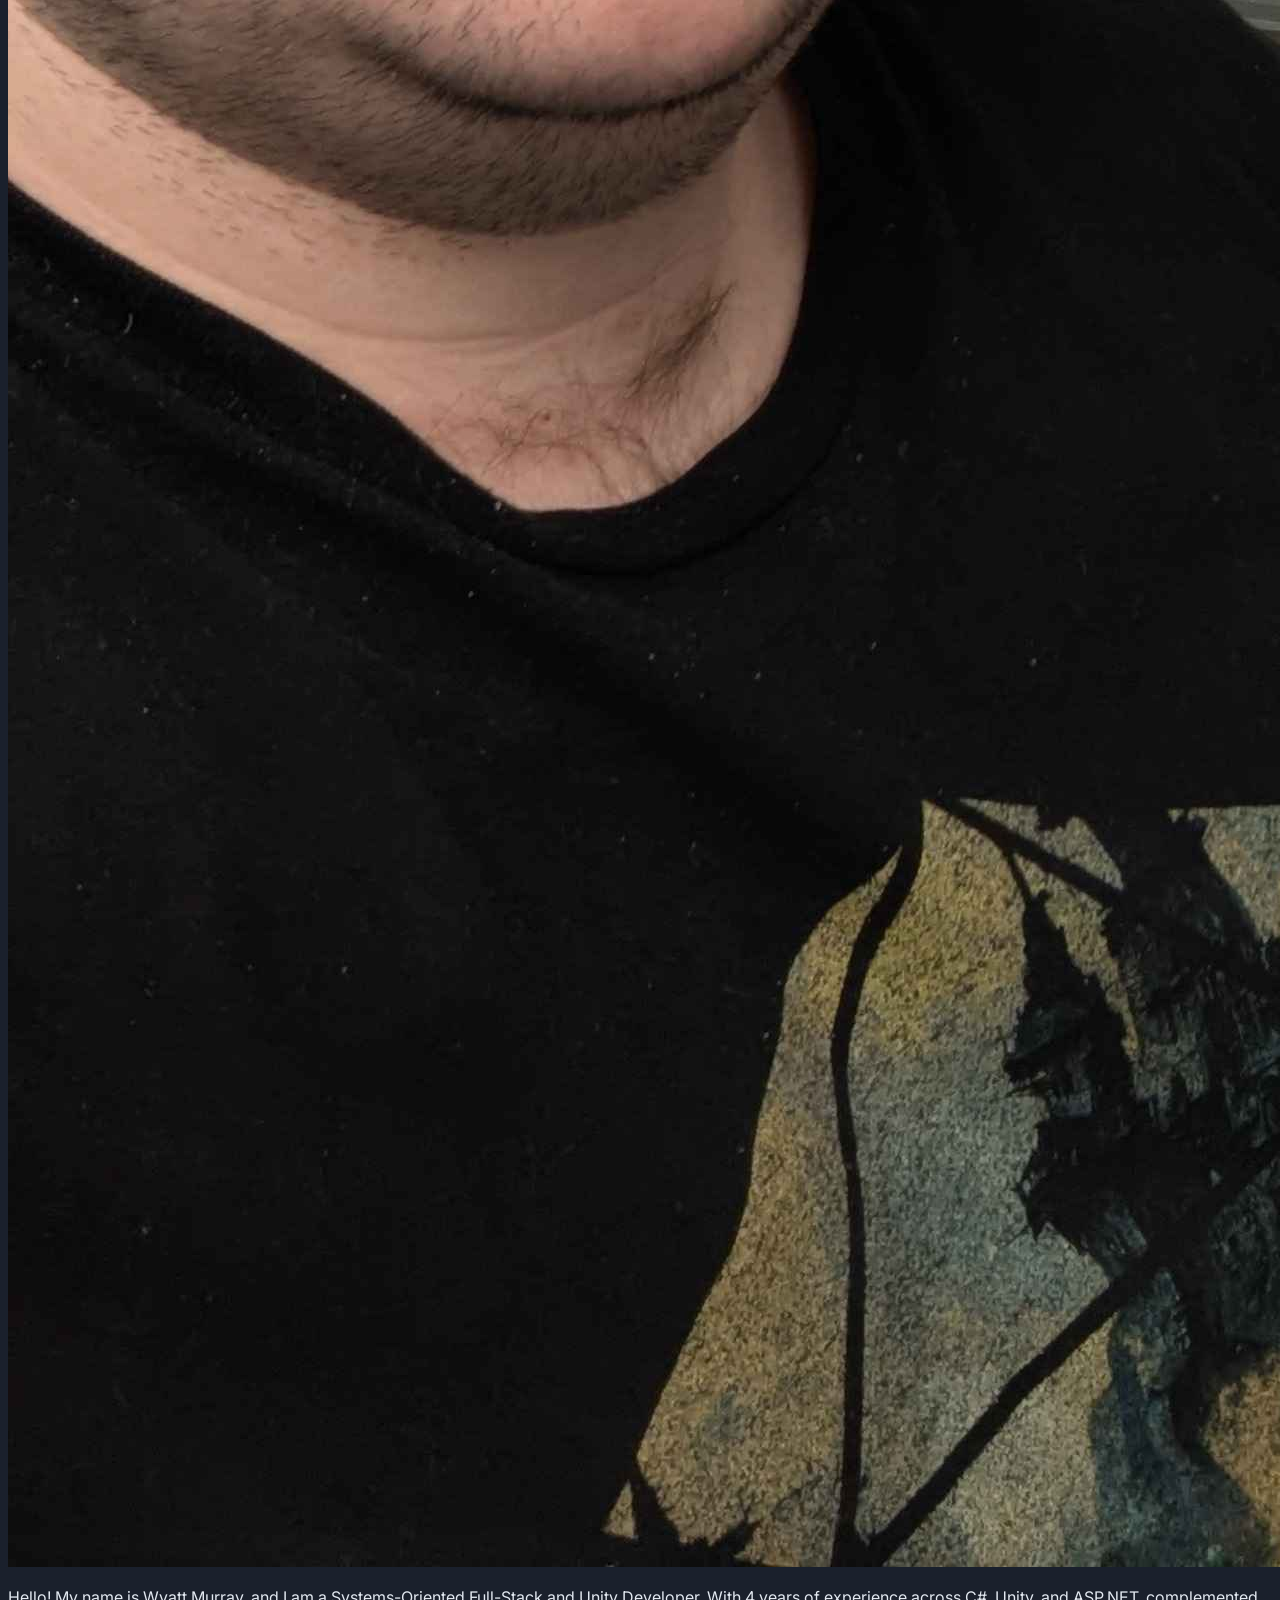
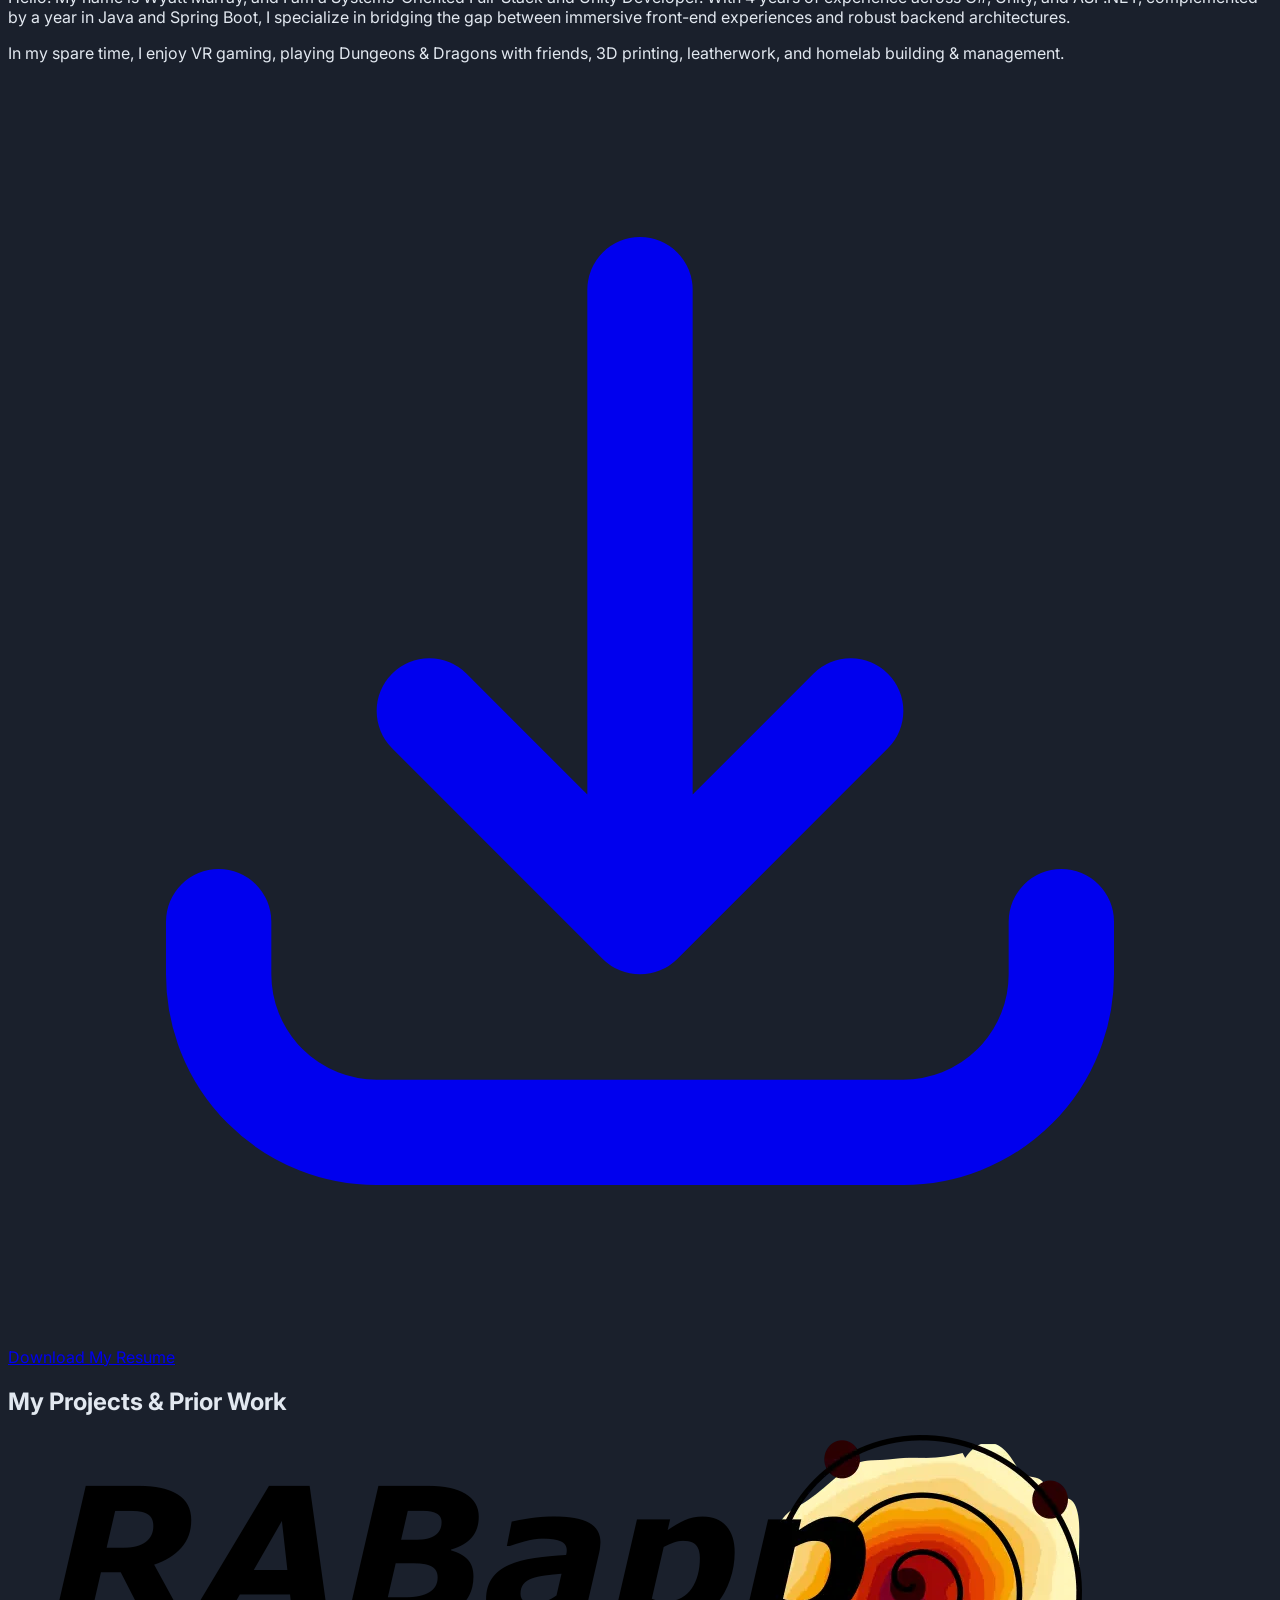
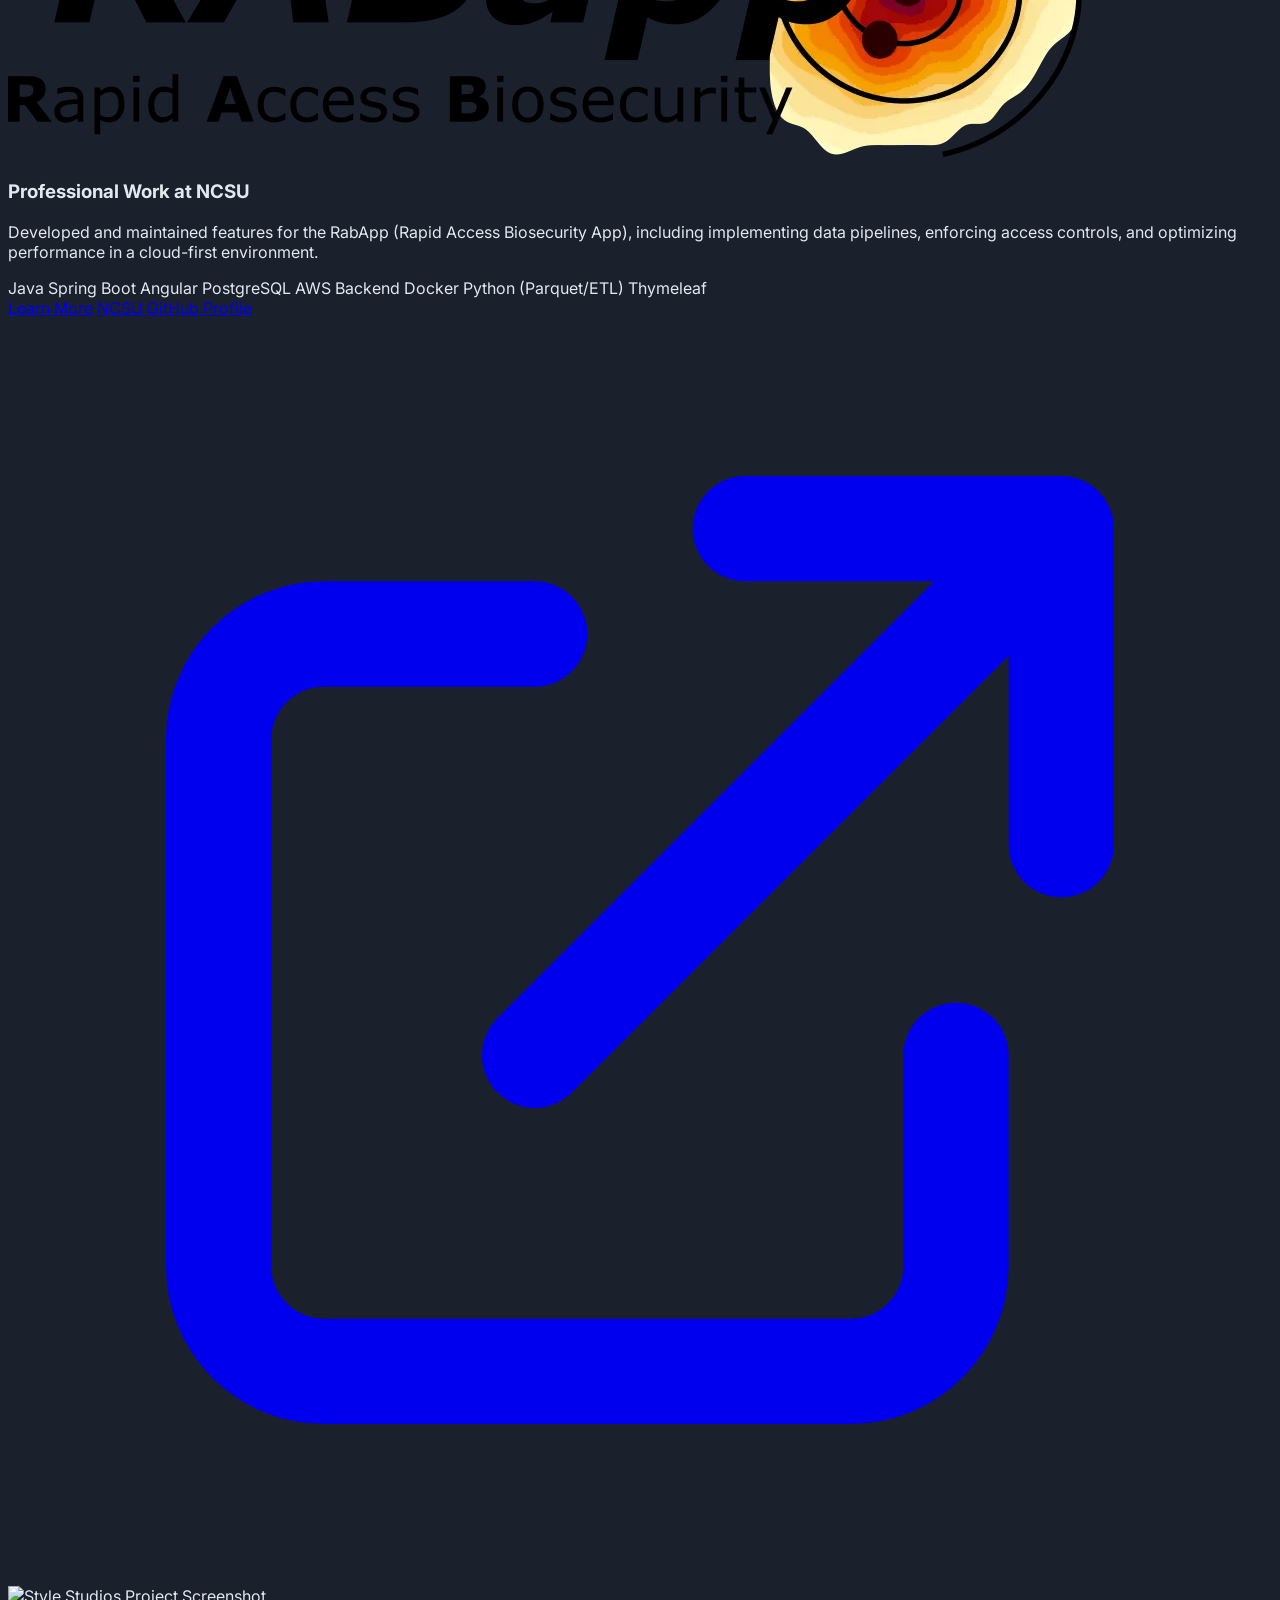
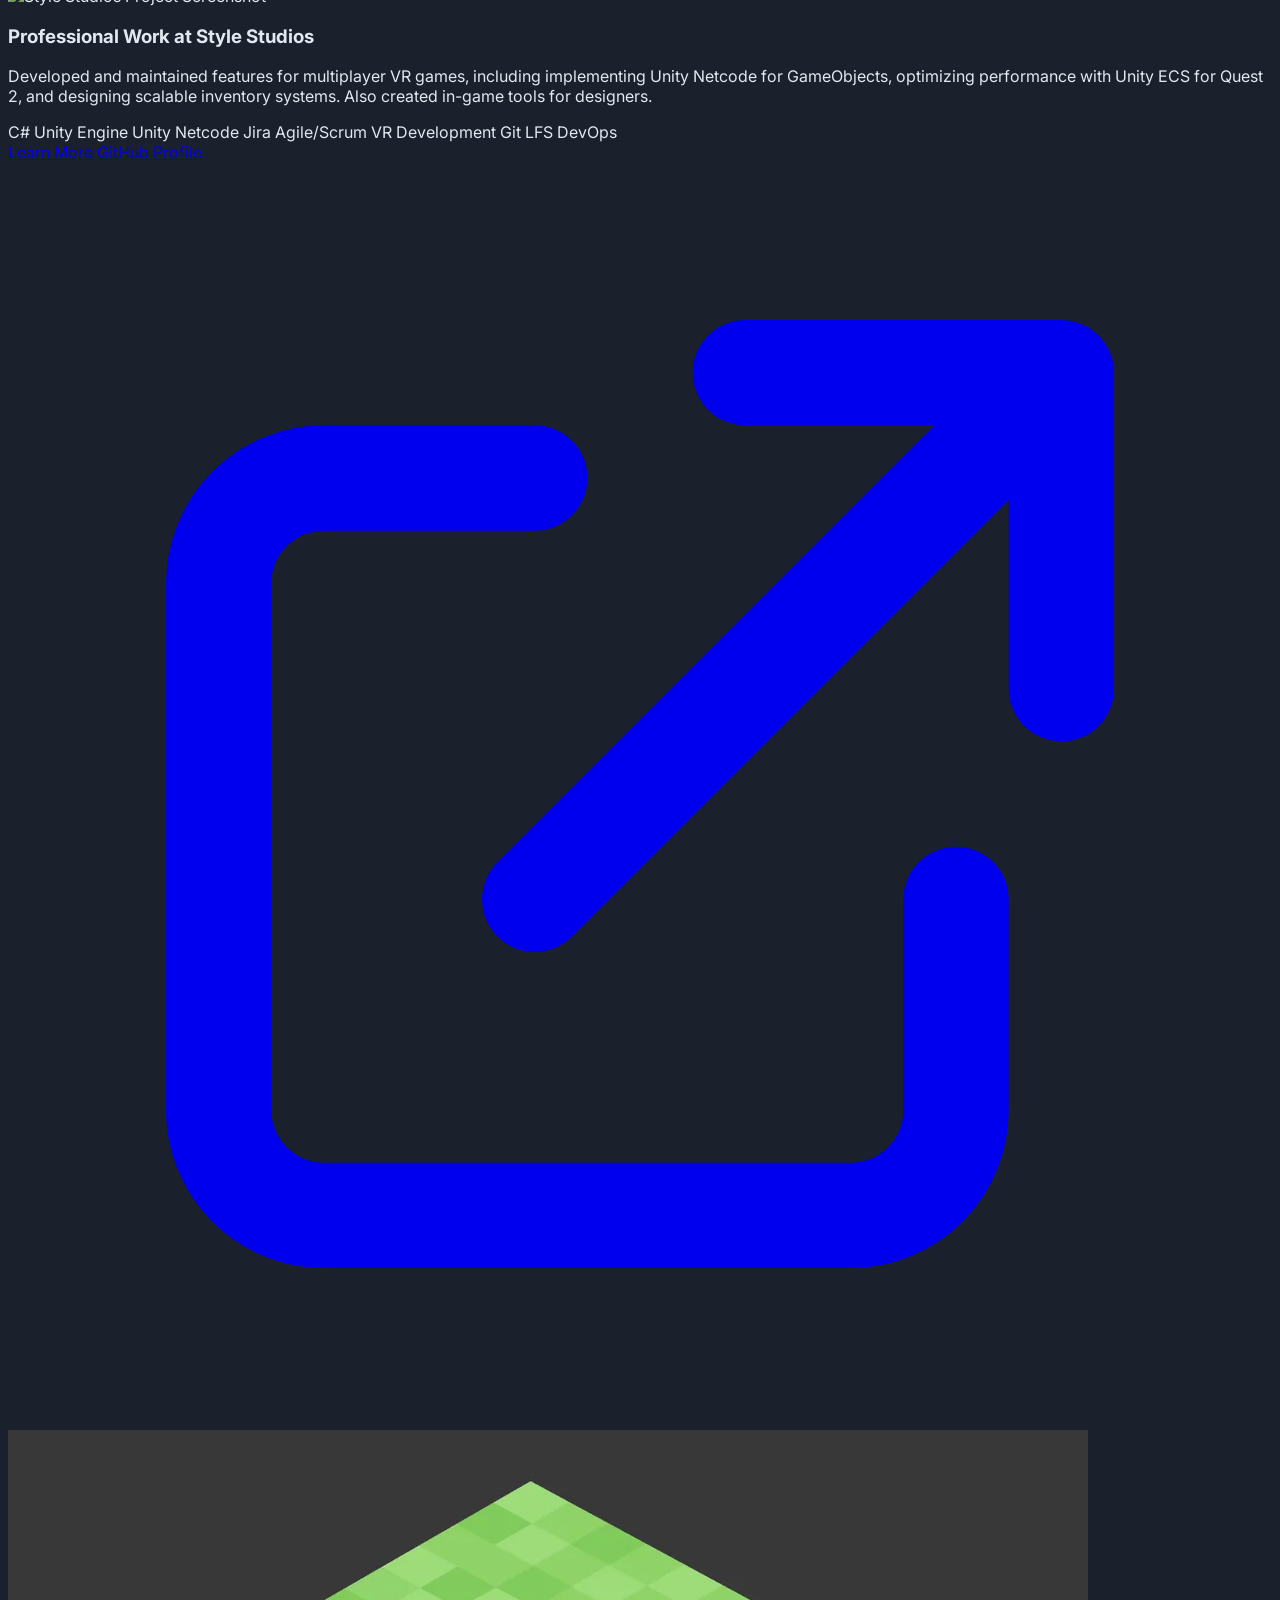
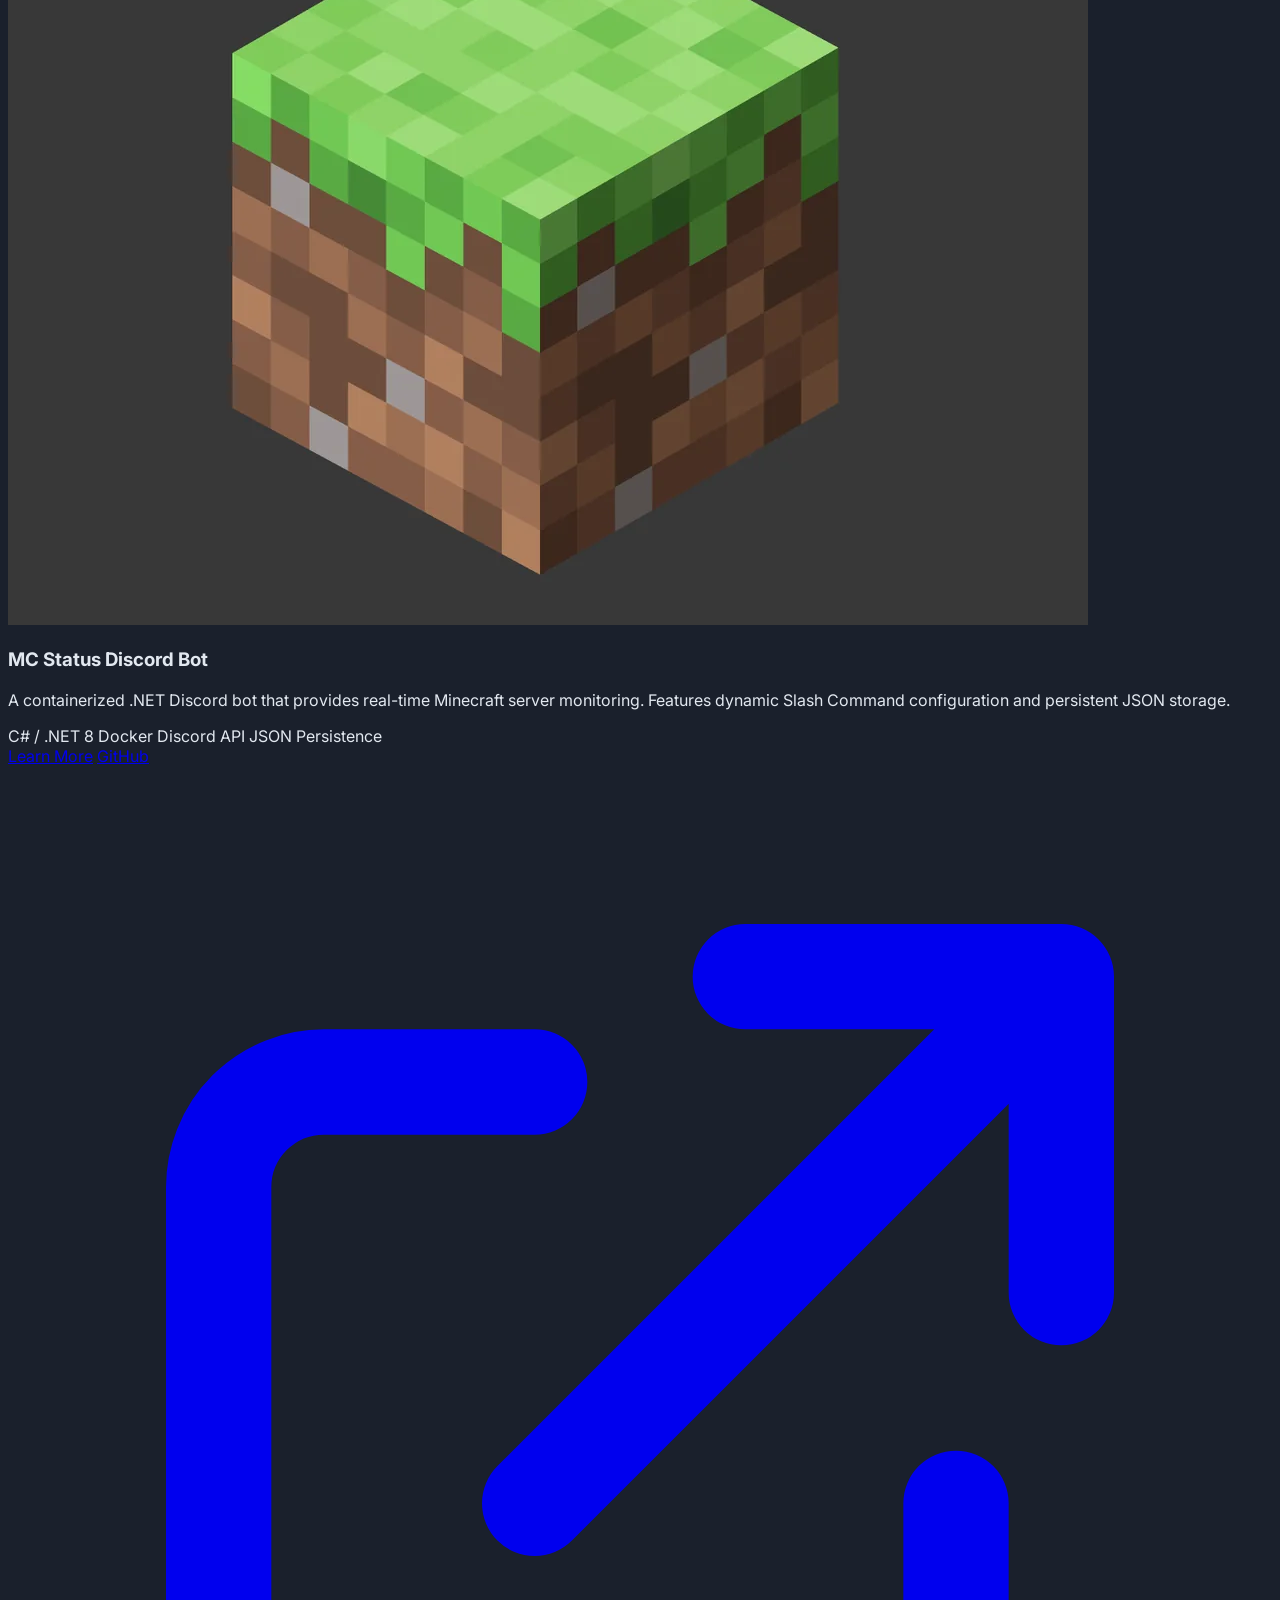
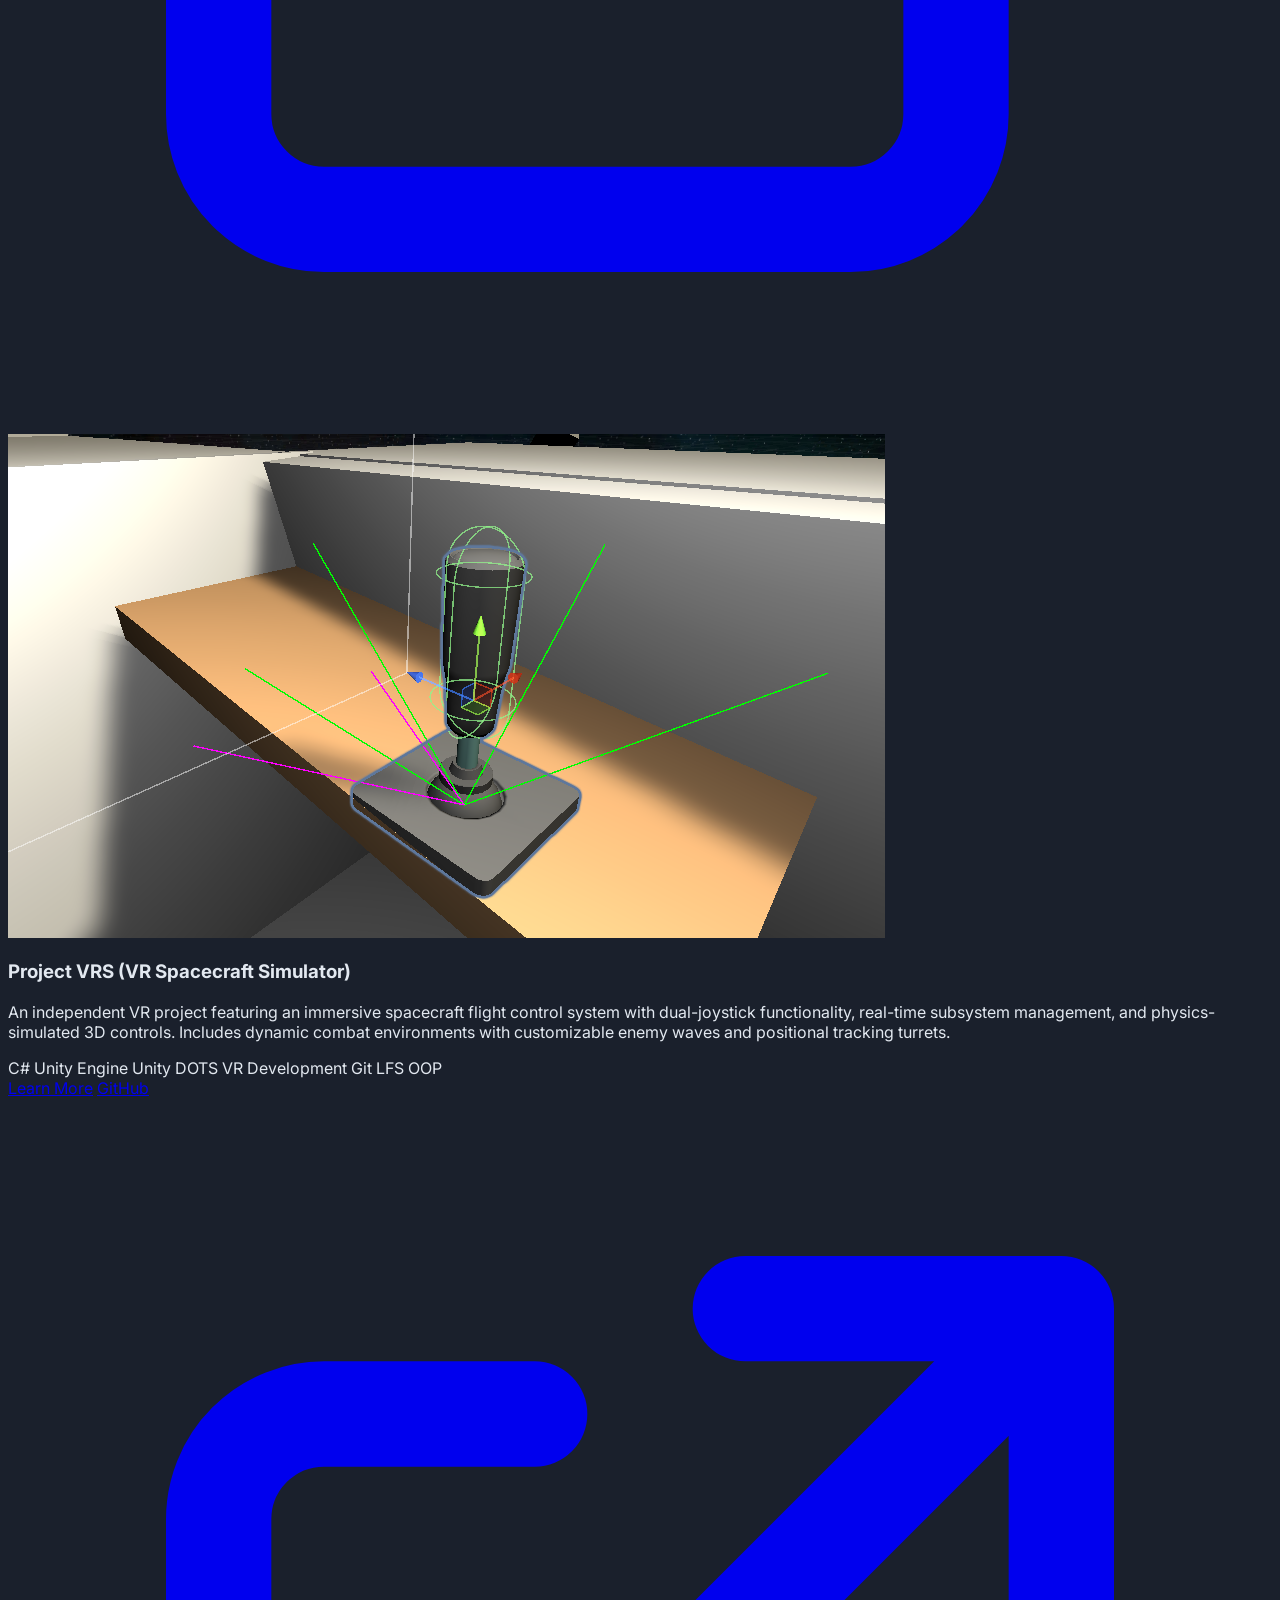
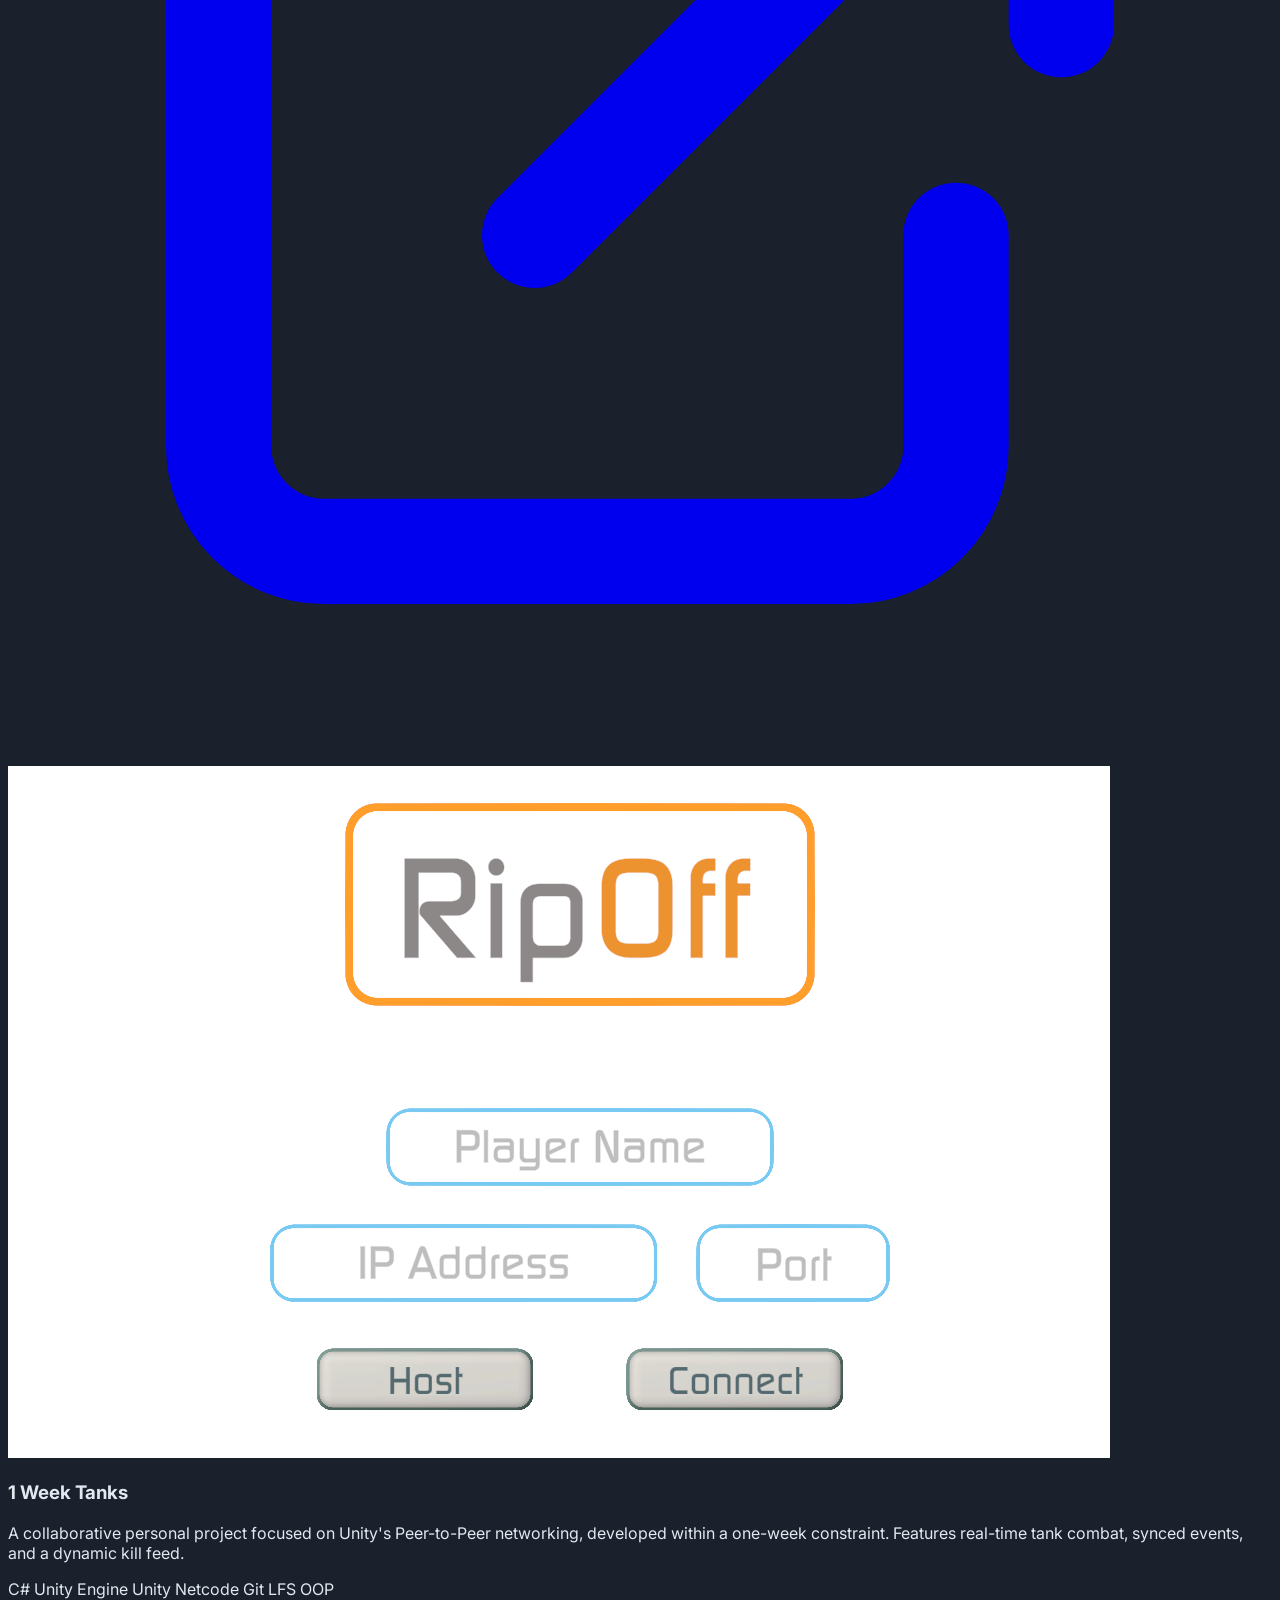
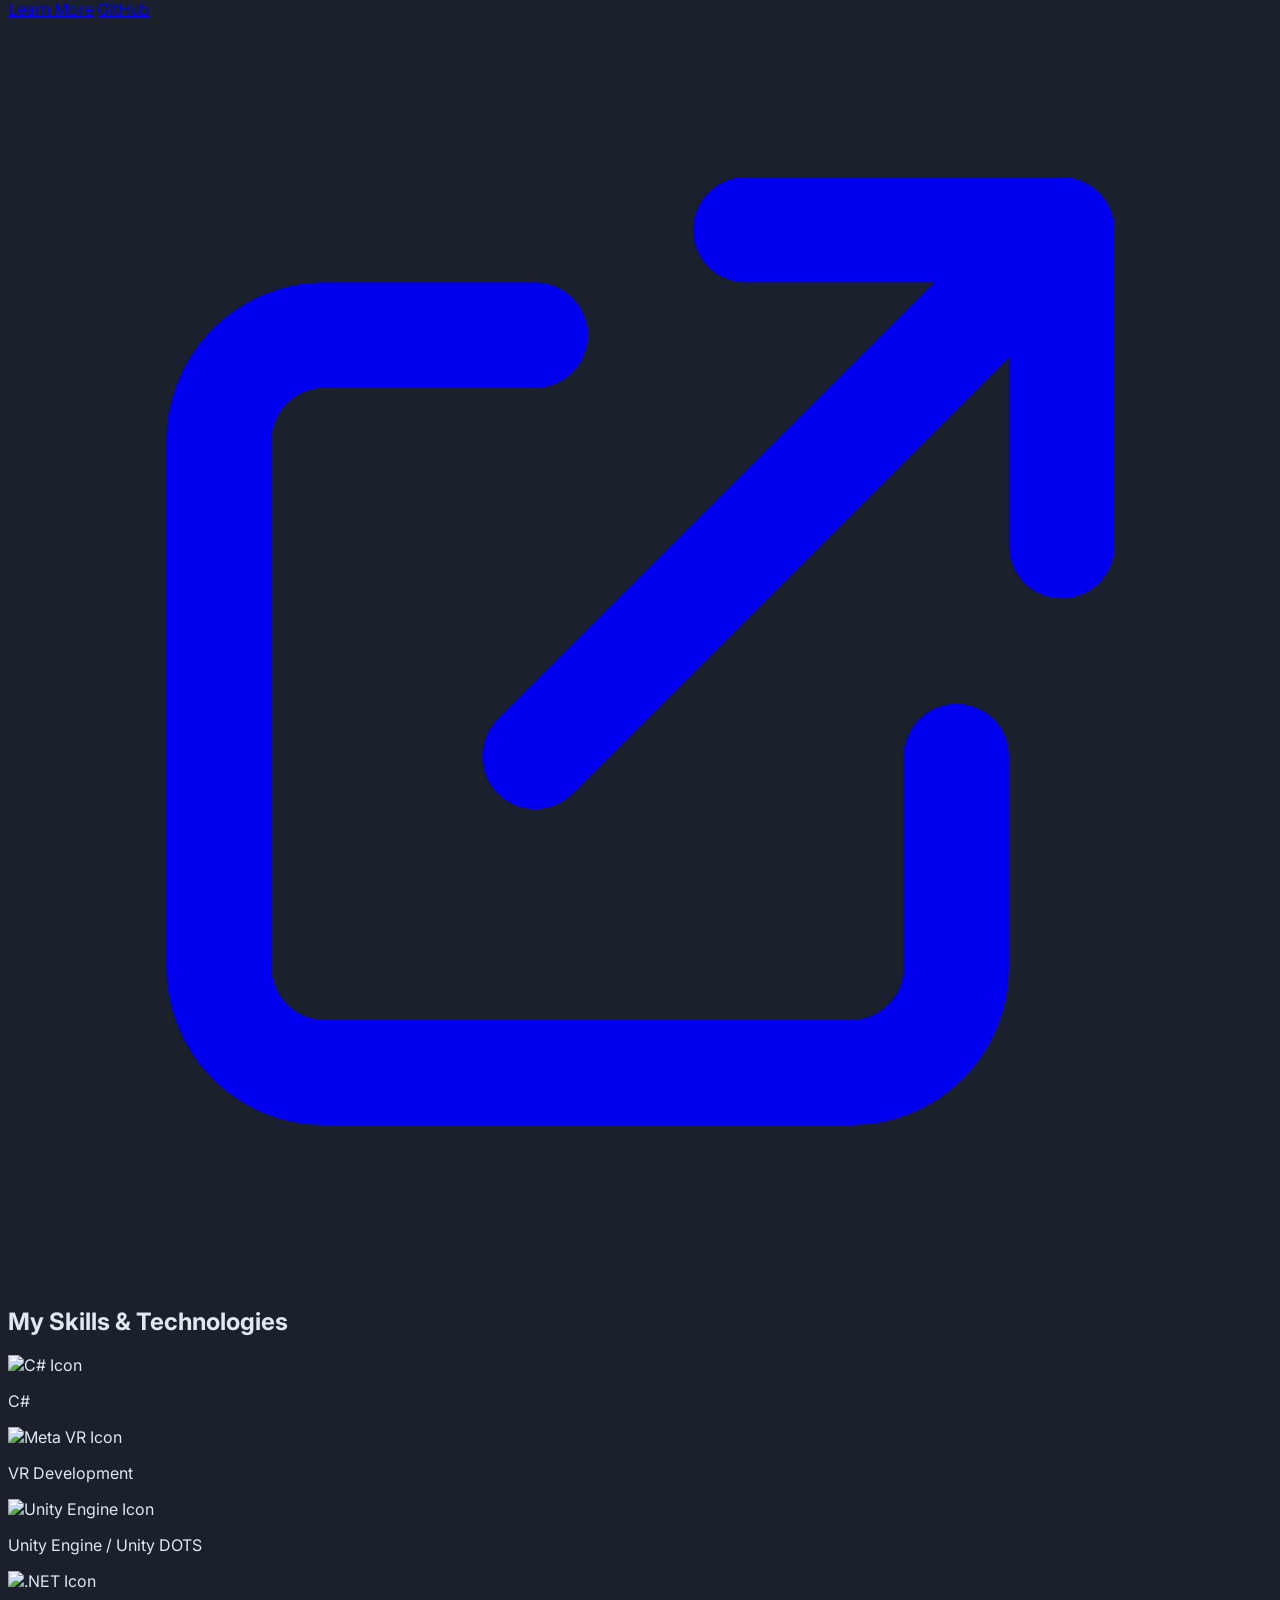
==== commit 5d794225: "Migration from VR unity developer to unity and fullstack development" ====
--- a/index.html
+++ b/index.html
@@ -60,7 +60,7 @@
                 <div>
                     <h1 class="text-4xl md:text-6xl font-extrabold mb-4 leading-tight">Hi, I'm <span class="text-[#EDFC47]">Wyatt Murray</span>!</h1>
                     <p class="text-lg md:text-2xl font-light mb-6 max-w-2xl mx-auto">
-                        A passionate <span class="font-semibold">Unity VR Programmer</span> dedicated to building immersive and interactive virtual experiences.
+                        A passionate <span class="font-semibold">Full-Stack And Unity 3D Developer</span> dedicated to building Performant, engaging applications.
                     </p>
                     <div class="flex justify-center space-x-4">
                         <a href="#projects" class="bg-white text-indigo-700 hover:bg-indigo-100 px-6 py-3 rounded-full font-semibold shadow-lg transform hover:scale-105 transition-all duration-300">View My Work</a>
@@ -81,13 +81,18 @@
                 </div>
                  <div class="md:w-1/2 leading-relaxed">
                     <p class="mb-4 text-lg">
-                        Hello! My name is <span class="font-semibold">Wyatt Murray</span>, and I'm a passionate Game Developer with a strong focus on C# and Unity, specializing in VR programming. I have 4 years of experience in C#/Unity, and I thrive on crafting immersive game experiences and developing robust systems.
+                        Hello! My name is <span class="font-semibold">Wyatt Murray</span>, and I am a 
+  <span class="font-semibold">Systems-Oriented Full-Stack and Unity Developer</span>. 
+  With 4 years of experience across <span class="font-semibold">C#, Unity, and ASP.NET</span>, 
+  complemented by a year in <span class="font-semibold">Java and Spring Boot</span>, 
+   I specialize in bridging the gap between immersive front-end experiences and robust 
+  backend architectures.
                     </p>
                     <p class="text-lg mb-8">
                         In my spare time, I enjoy VR gaming, playing Dungeons & Dragons with friends, 3D printing, leatherwork, and homelab building & management.
                     </p>
                     <div class="text-center md:text-left">
-                        <a href="images\WyattMurrayResume.pdf" target="_blank" class="bg-indigo-600 text-white px-6 py-3 rounded-full font-semibold shadow-md hover:bg-indigo-700 transform hover:scale-105 transition-all duration-300 inline-flex items-center">
+                        <a href="images/Wyatt Murray Developer Resume 3-25-26.pdf" target="_blank" class="bg-indigo-600 text-white px-6 py-3 rounded-full font-semibold shadow-md hover:bg-indigo-700 transform hover:scale-105 transition-all duration-300 inline-flex items-center">
                             <svg class="w-5 h-5 mr-2" fill="none" stroke="currentColor" viewBox="0 0 24 24" xmlns="http://www.w3.org/2000/svg"><path stroke-linecap="round" stroke-linejoin="round" stroke-width="2" d="M4 16v1a3 3 0 003 3h10a3 3 0 003-3v-1m-4-4l-4 4m0 0l-4-4m4 4V4"></path></svg>
                             Download My Resume
                         </a>
@@ -100,7 +105,7 @@
     <!-- Projects Section -->
     <section id="projects" class="py-16 md:py-24 bg-gray-800 text-gray-200 rounded-lg shadow-md mx-auto my-8 max-w-6xl px-4">
         <div class="container mx-auto">
-            <h2 class="text-4xl font-bold text-center text-gray-100 mb-12">My Projects</h2>
+            <h2 class="text-4xl font-bold text-center text-gray-100 mb-12">My Projects & Prior Work</h2>
             <div class="grid grid-cols-1 md:grid-cols-2 lg:grid-cols-3 gap-8">
 
                 <!-- Project Card: NCSU Professional Work -->
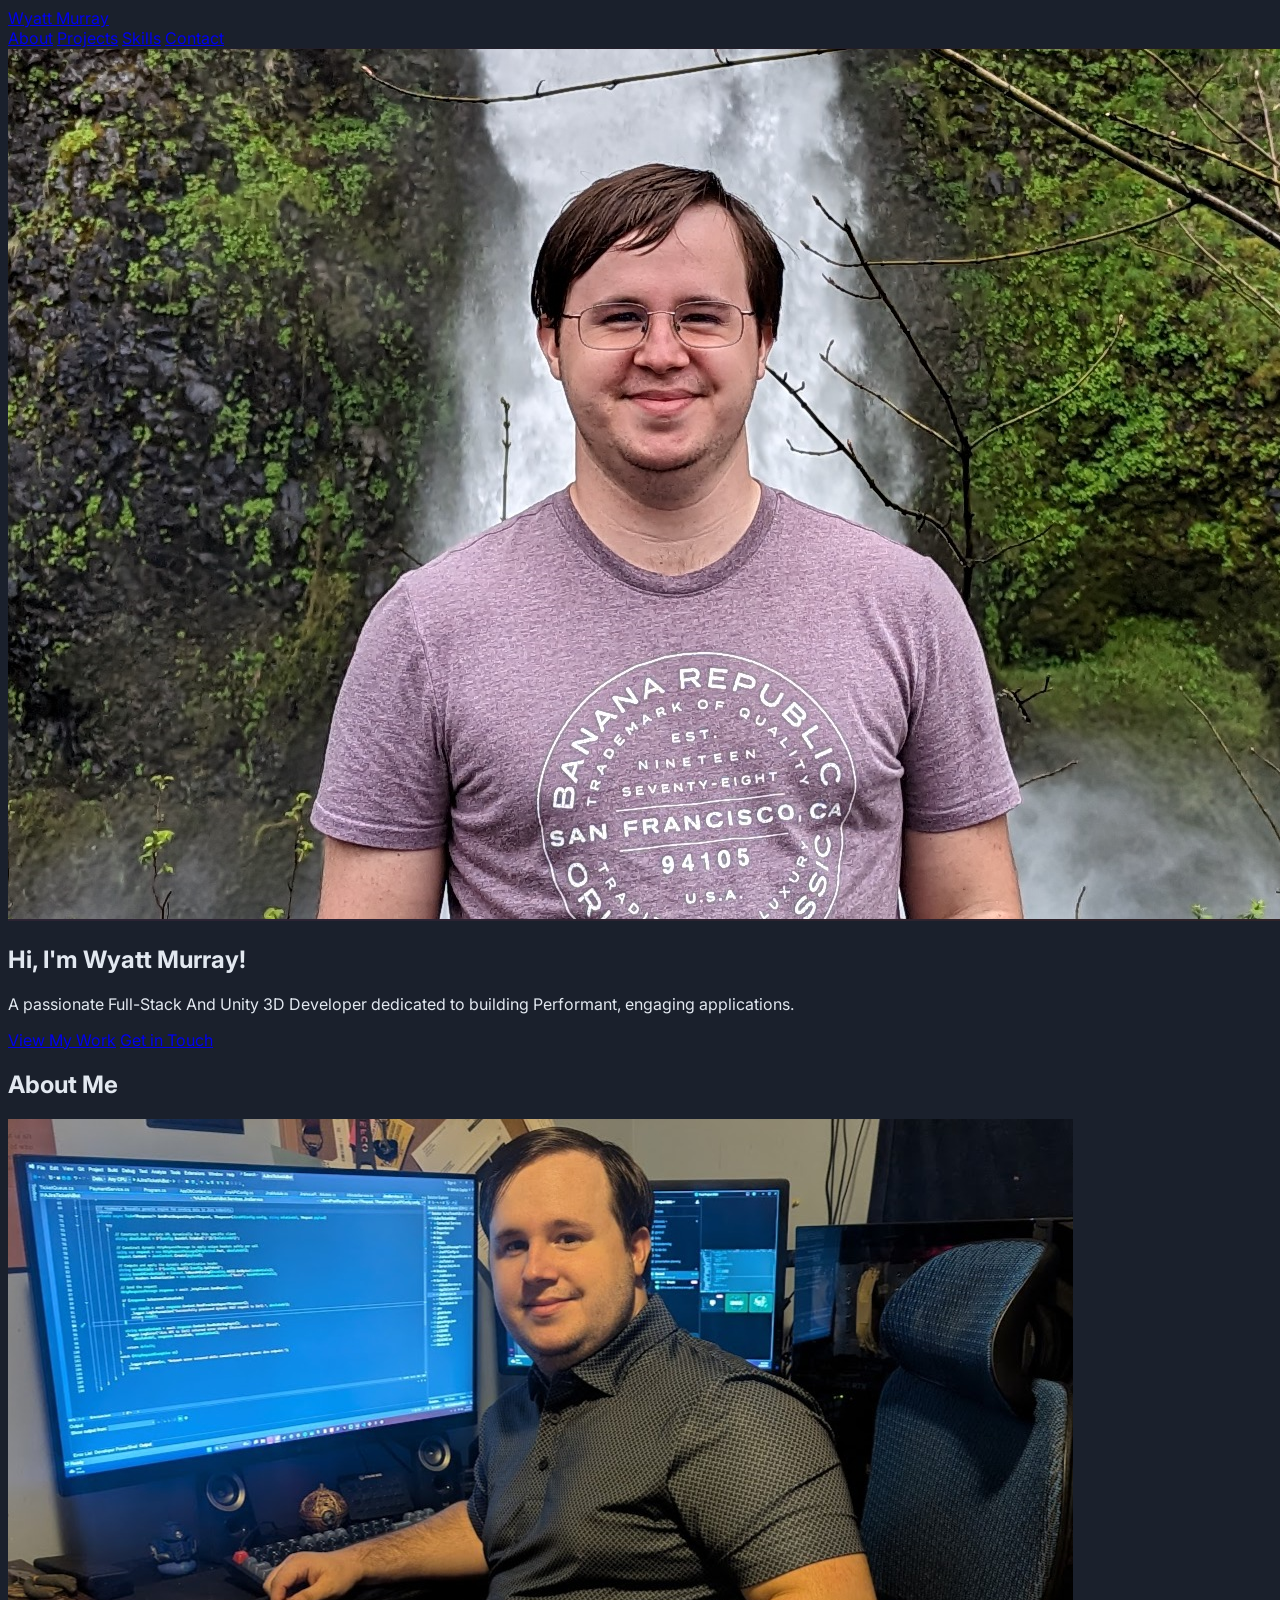
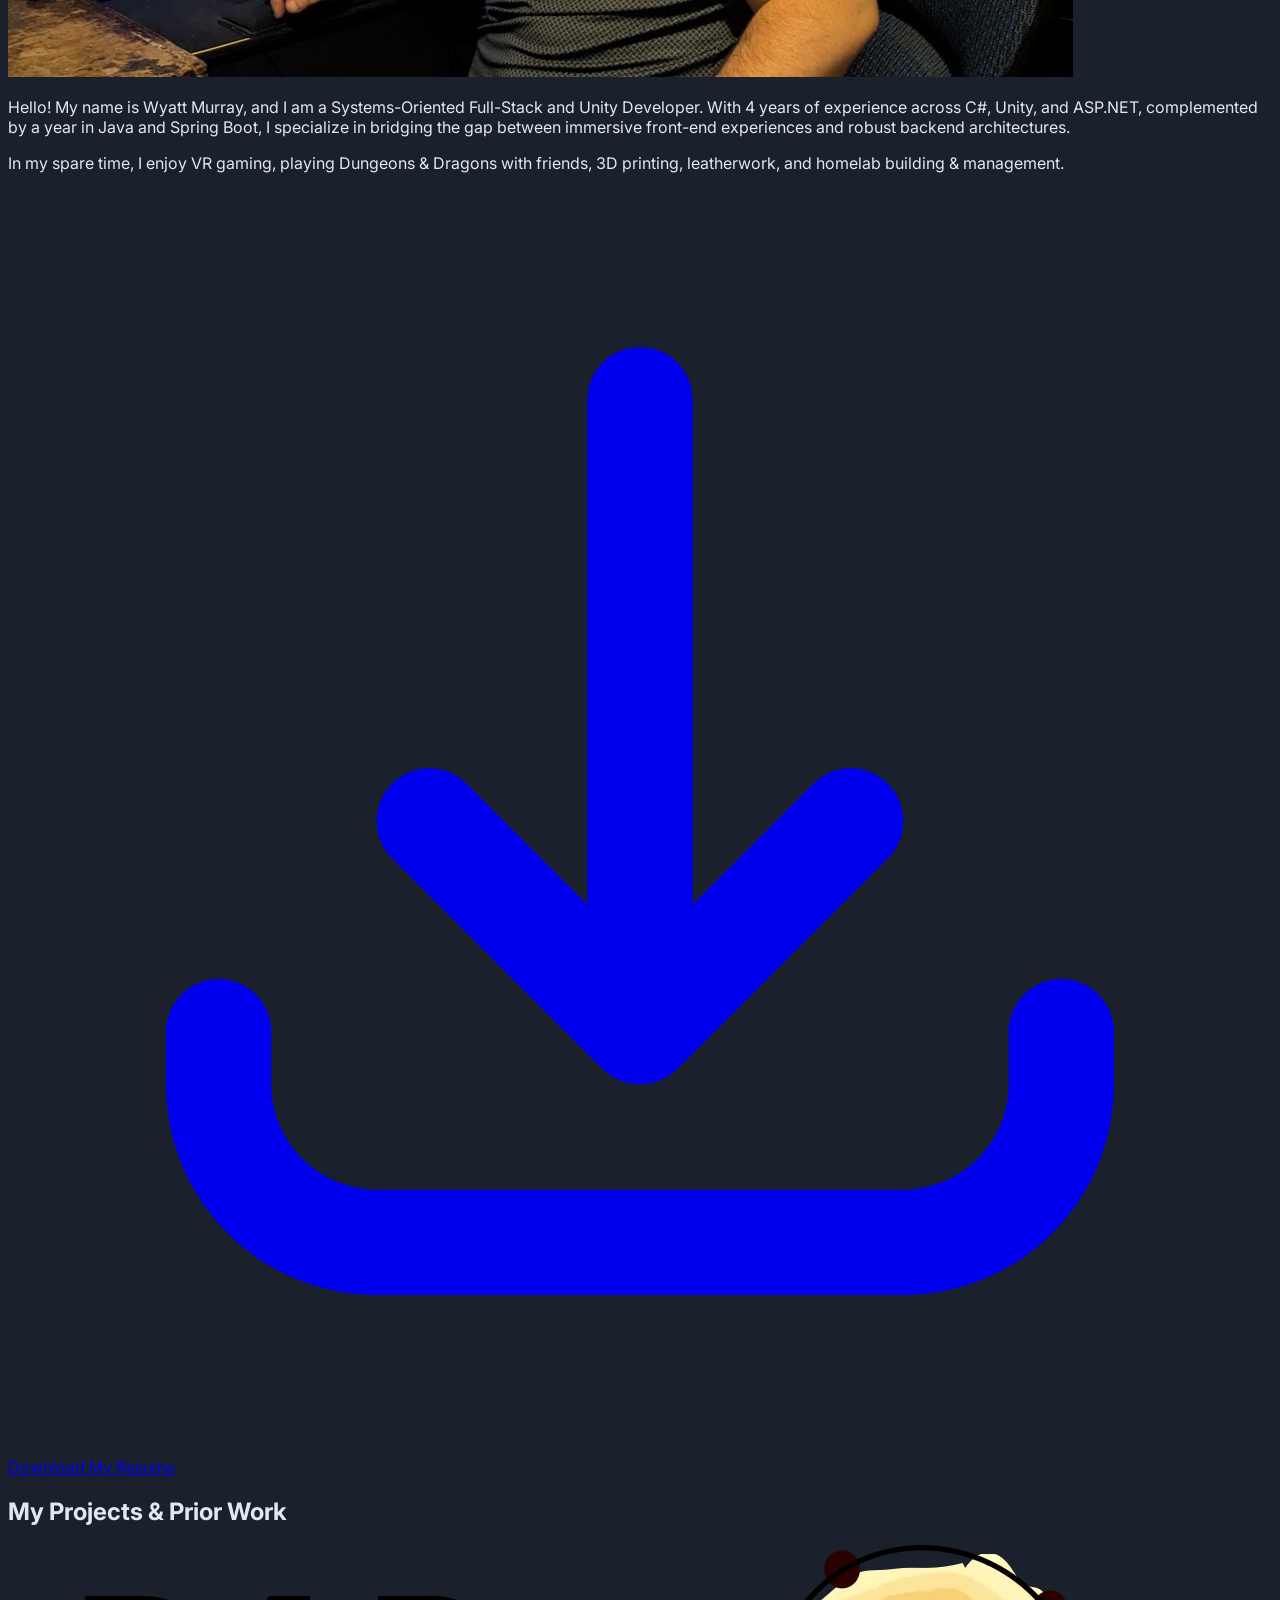
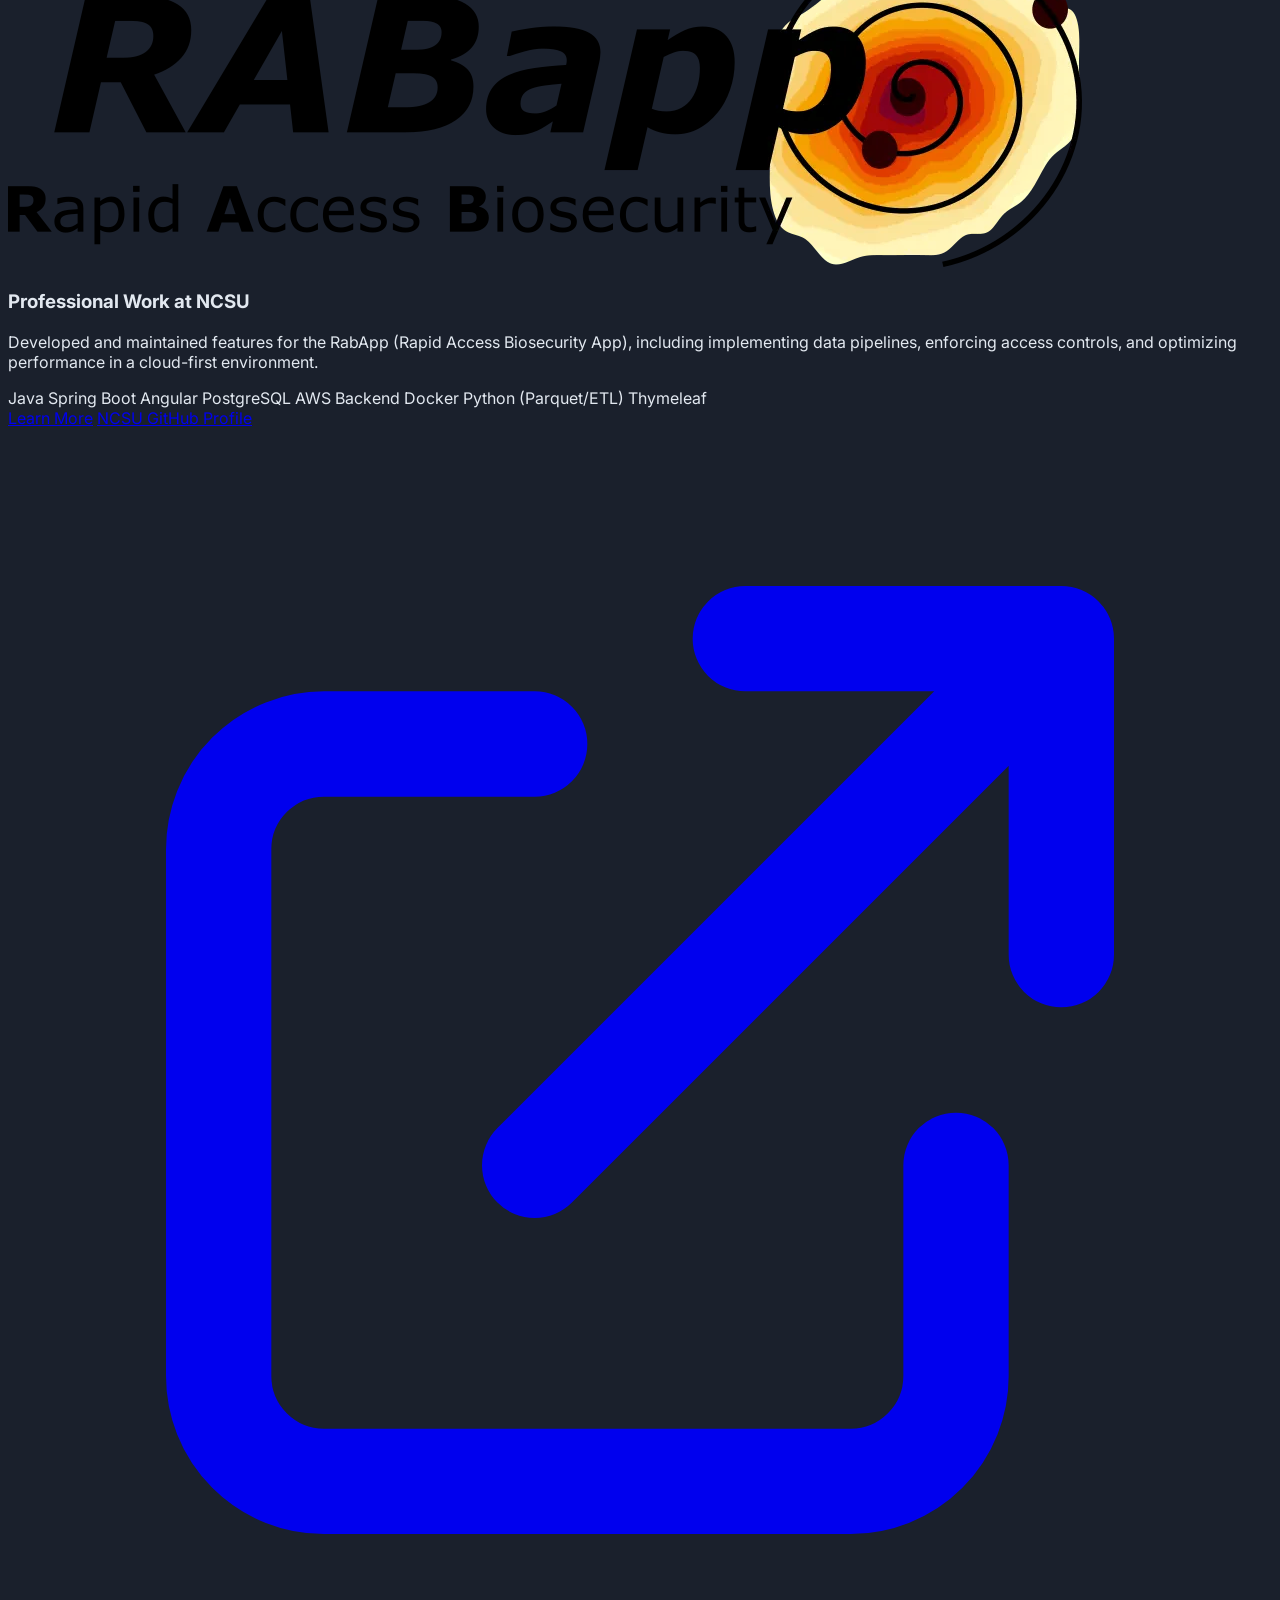
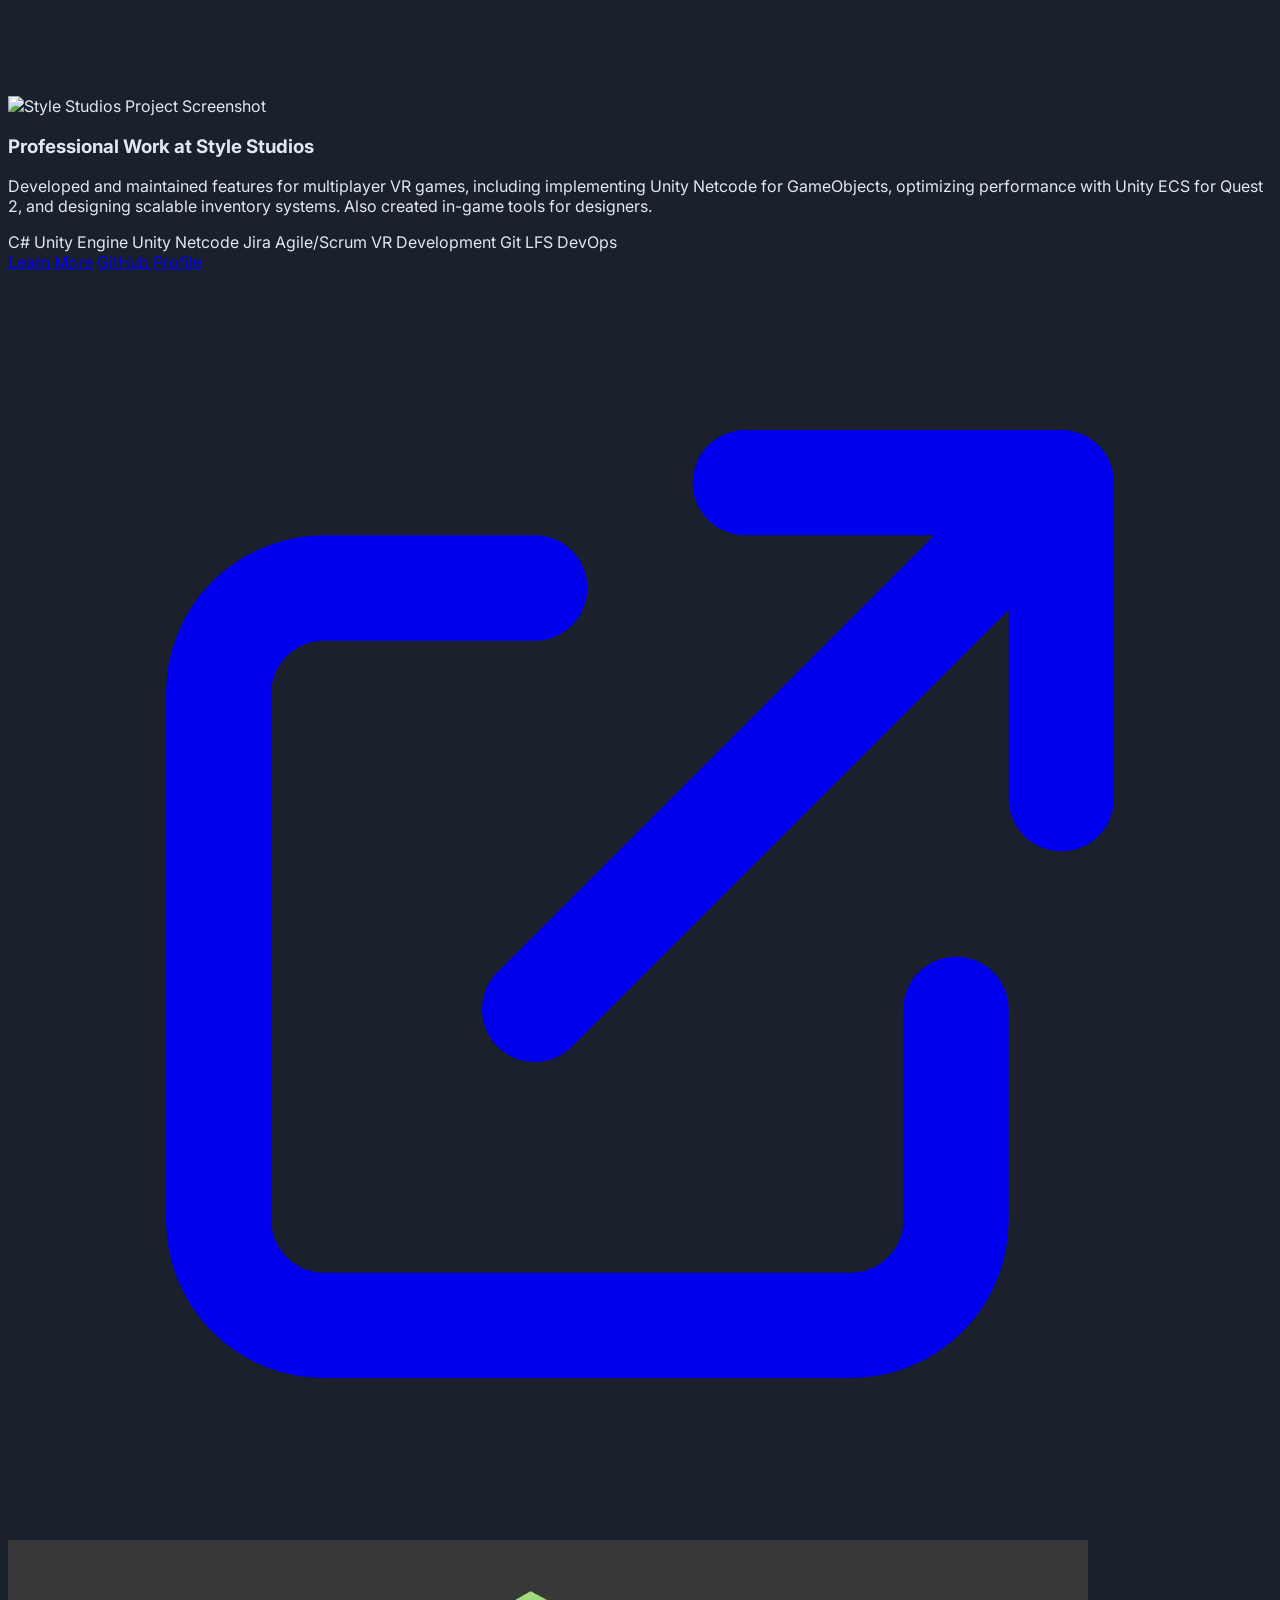
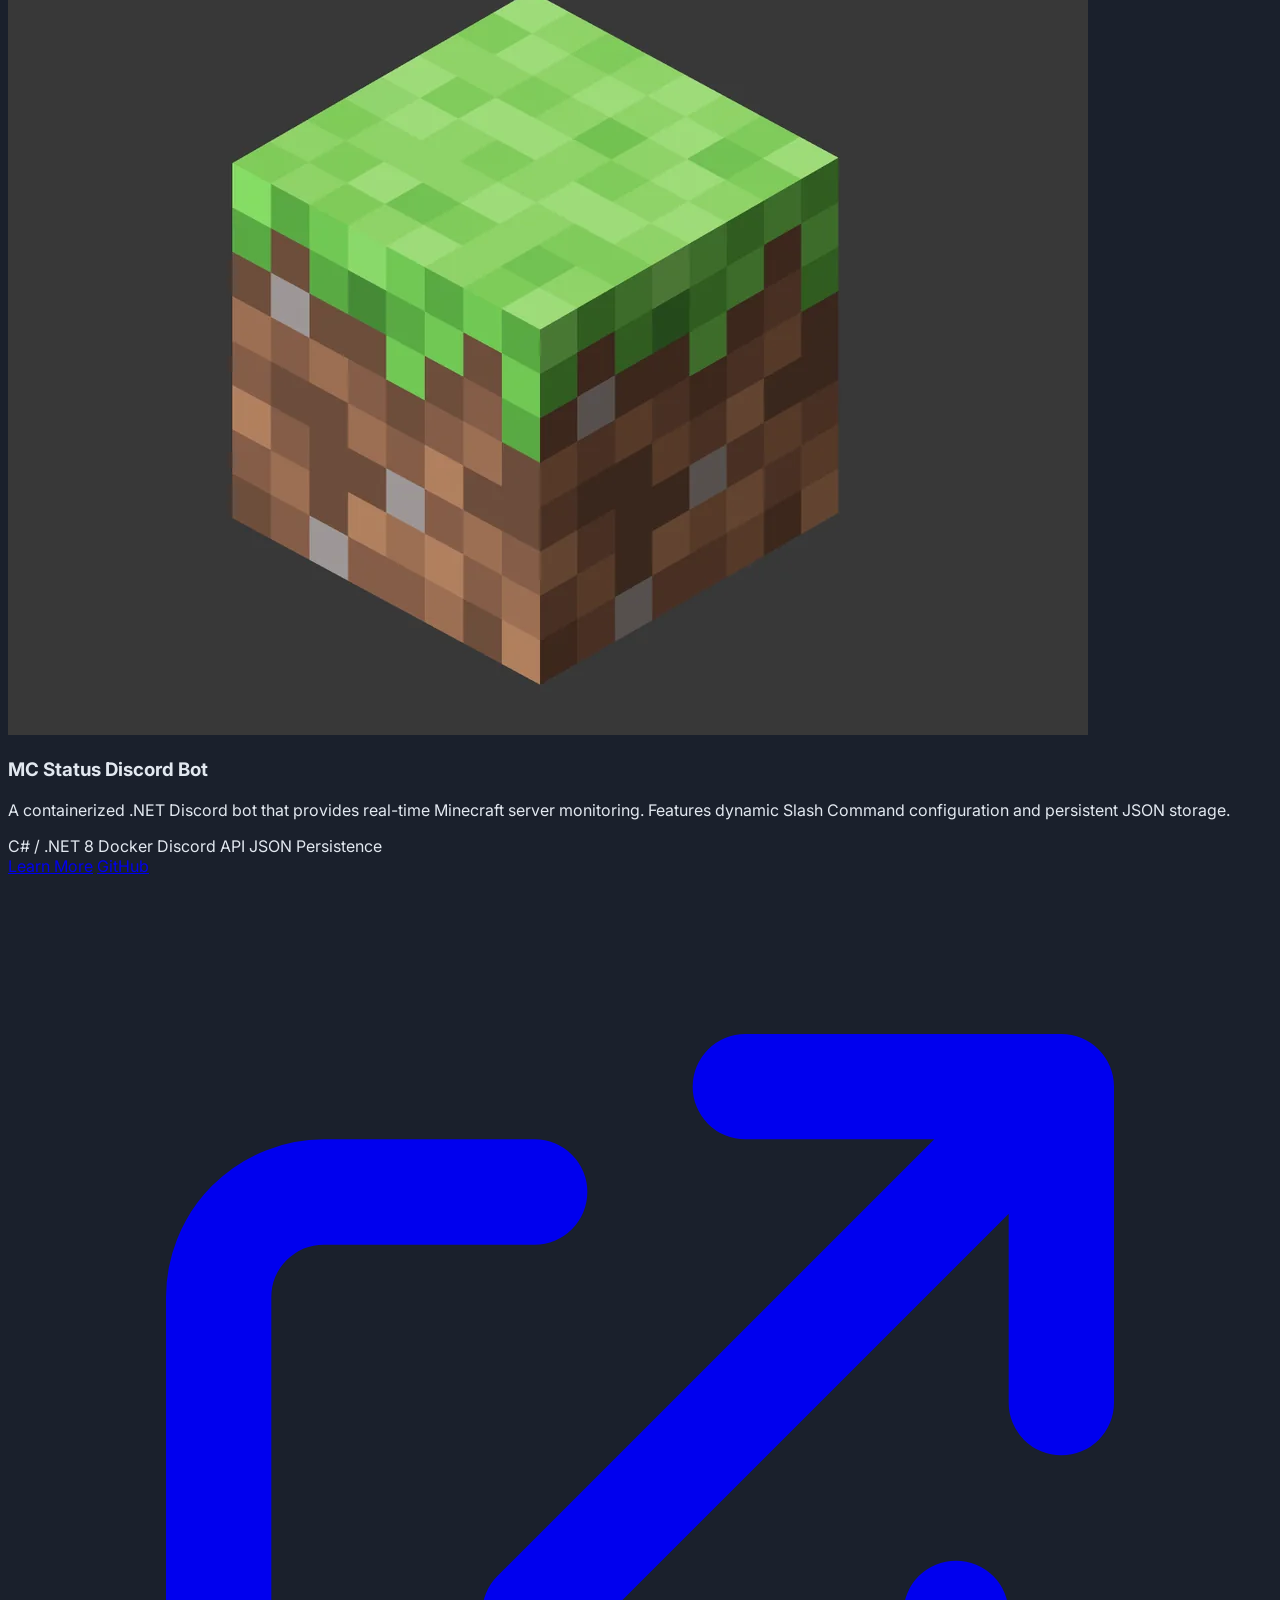
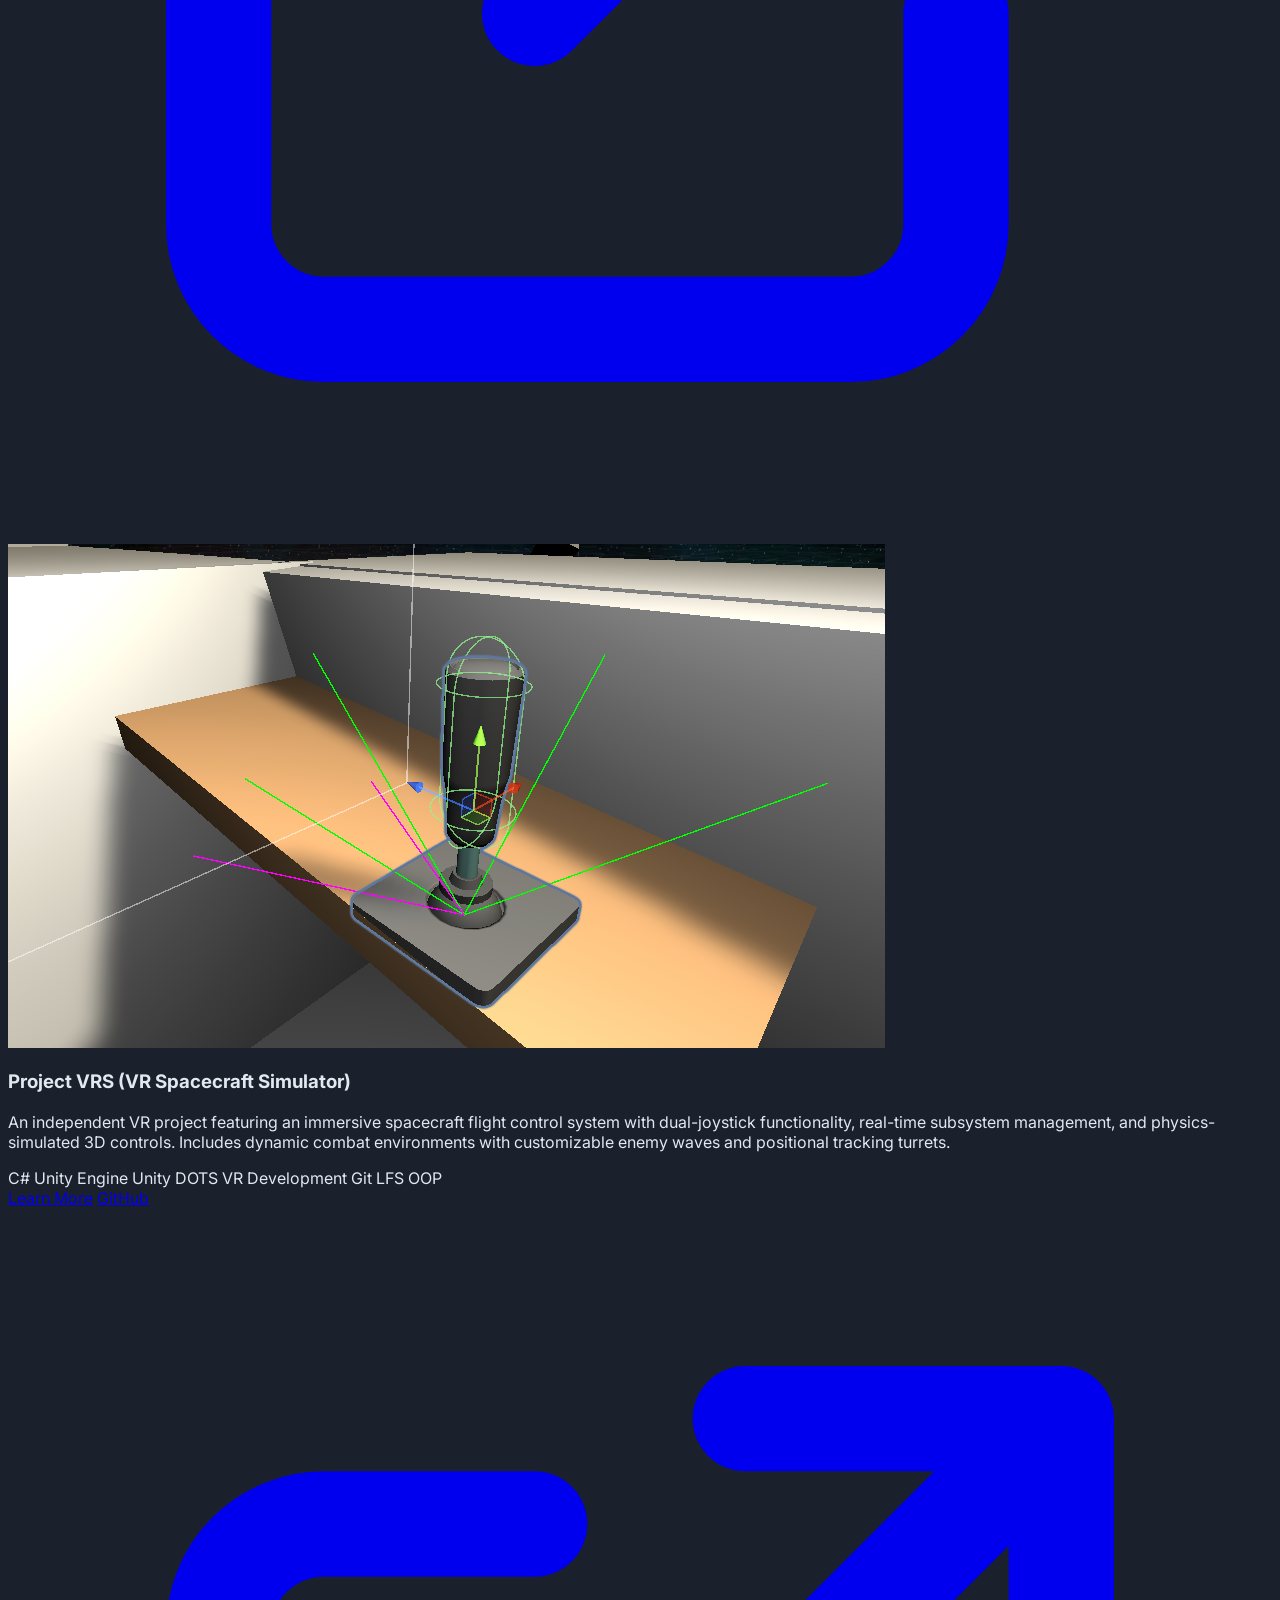
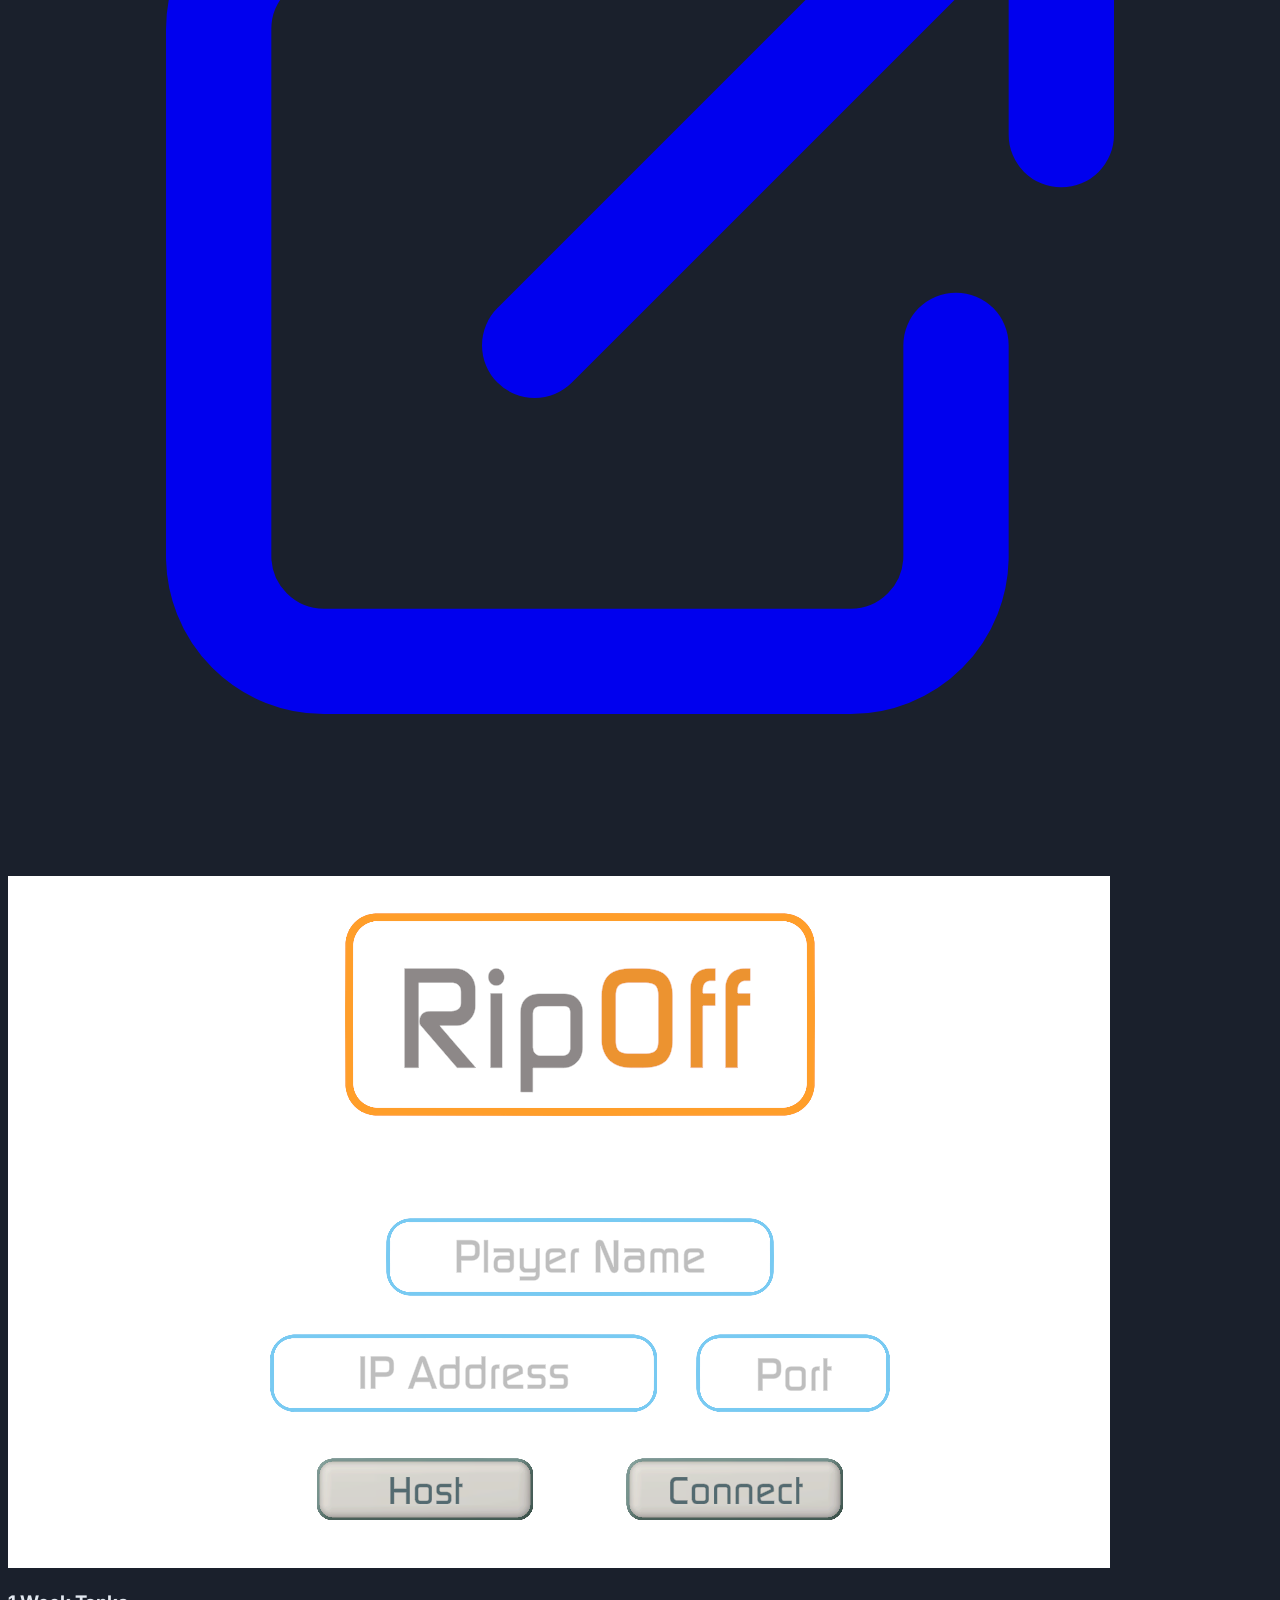
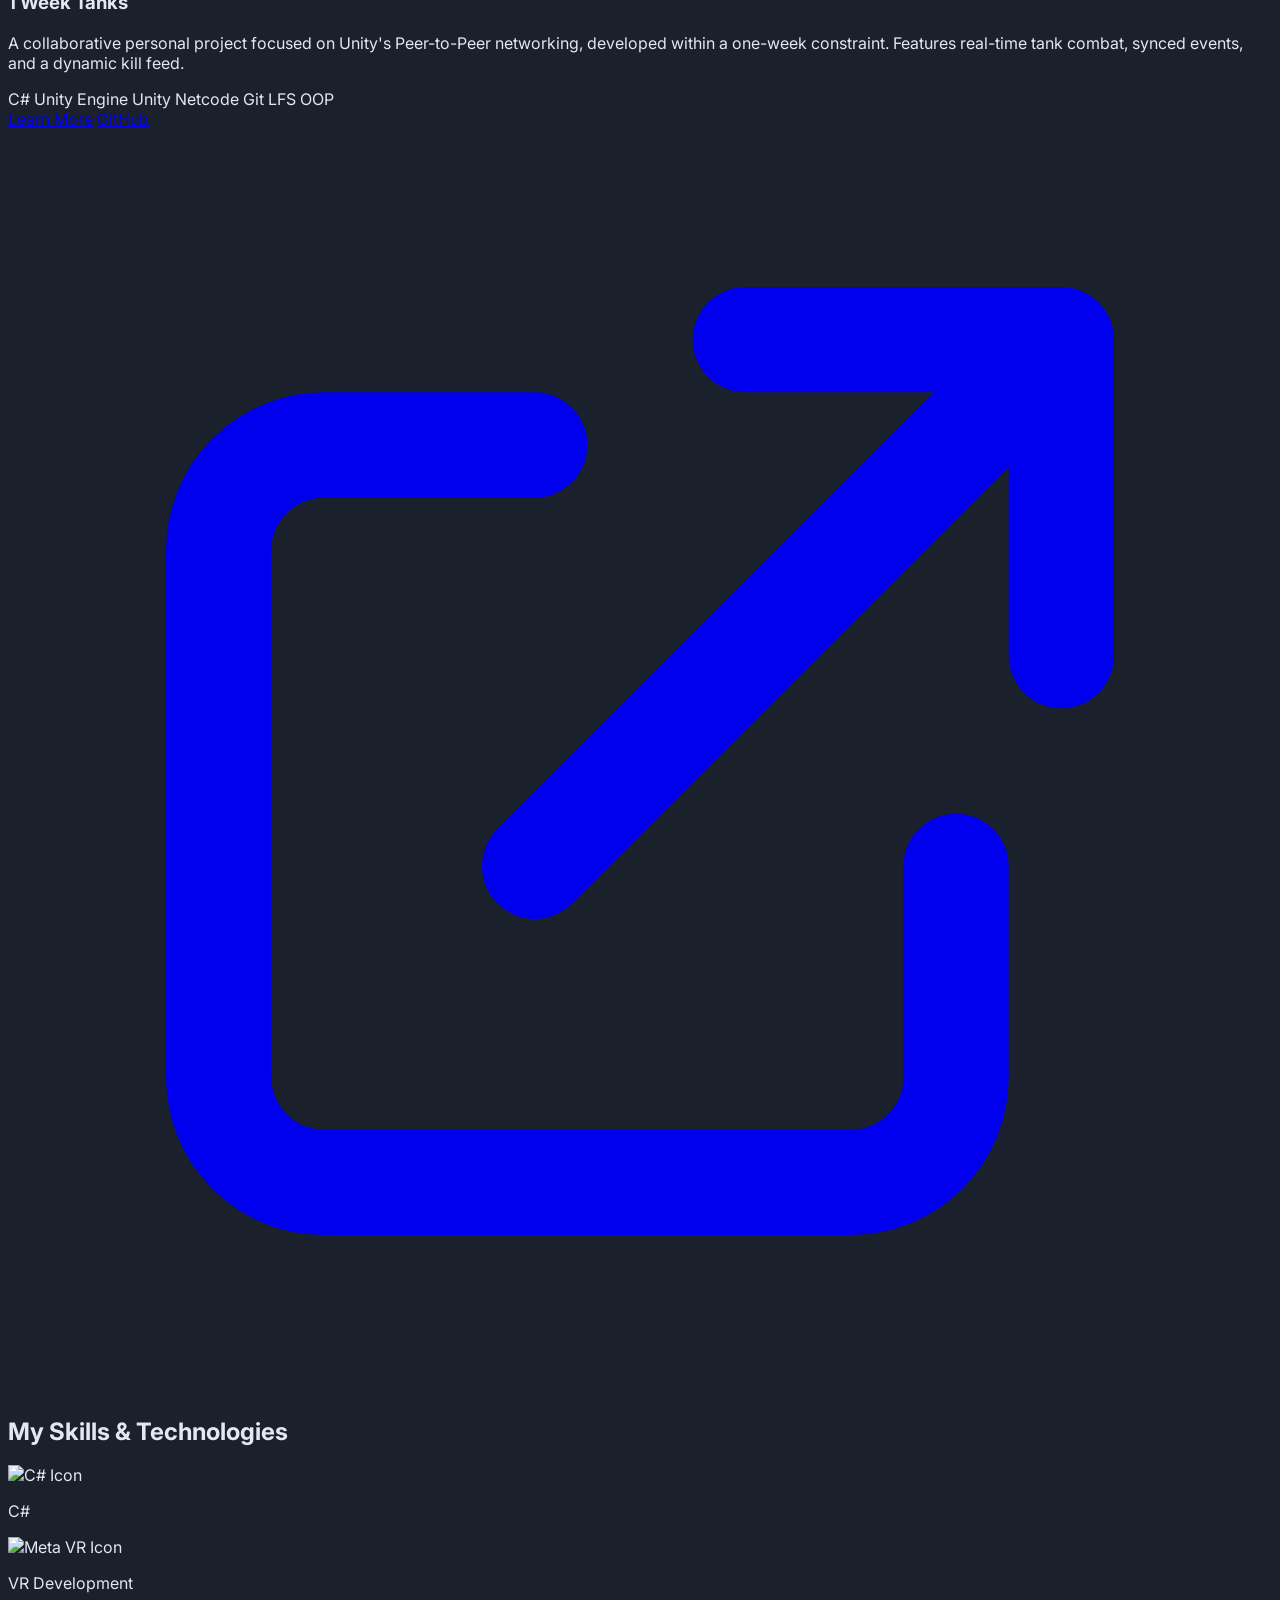
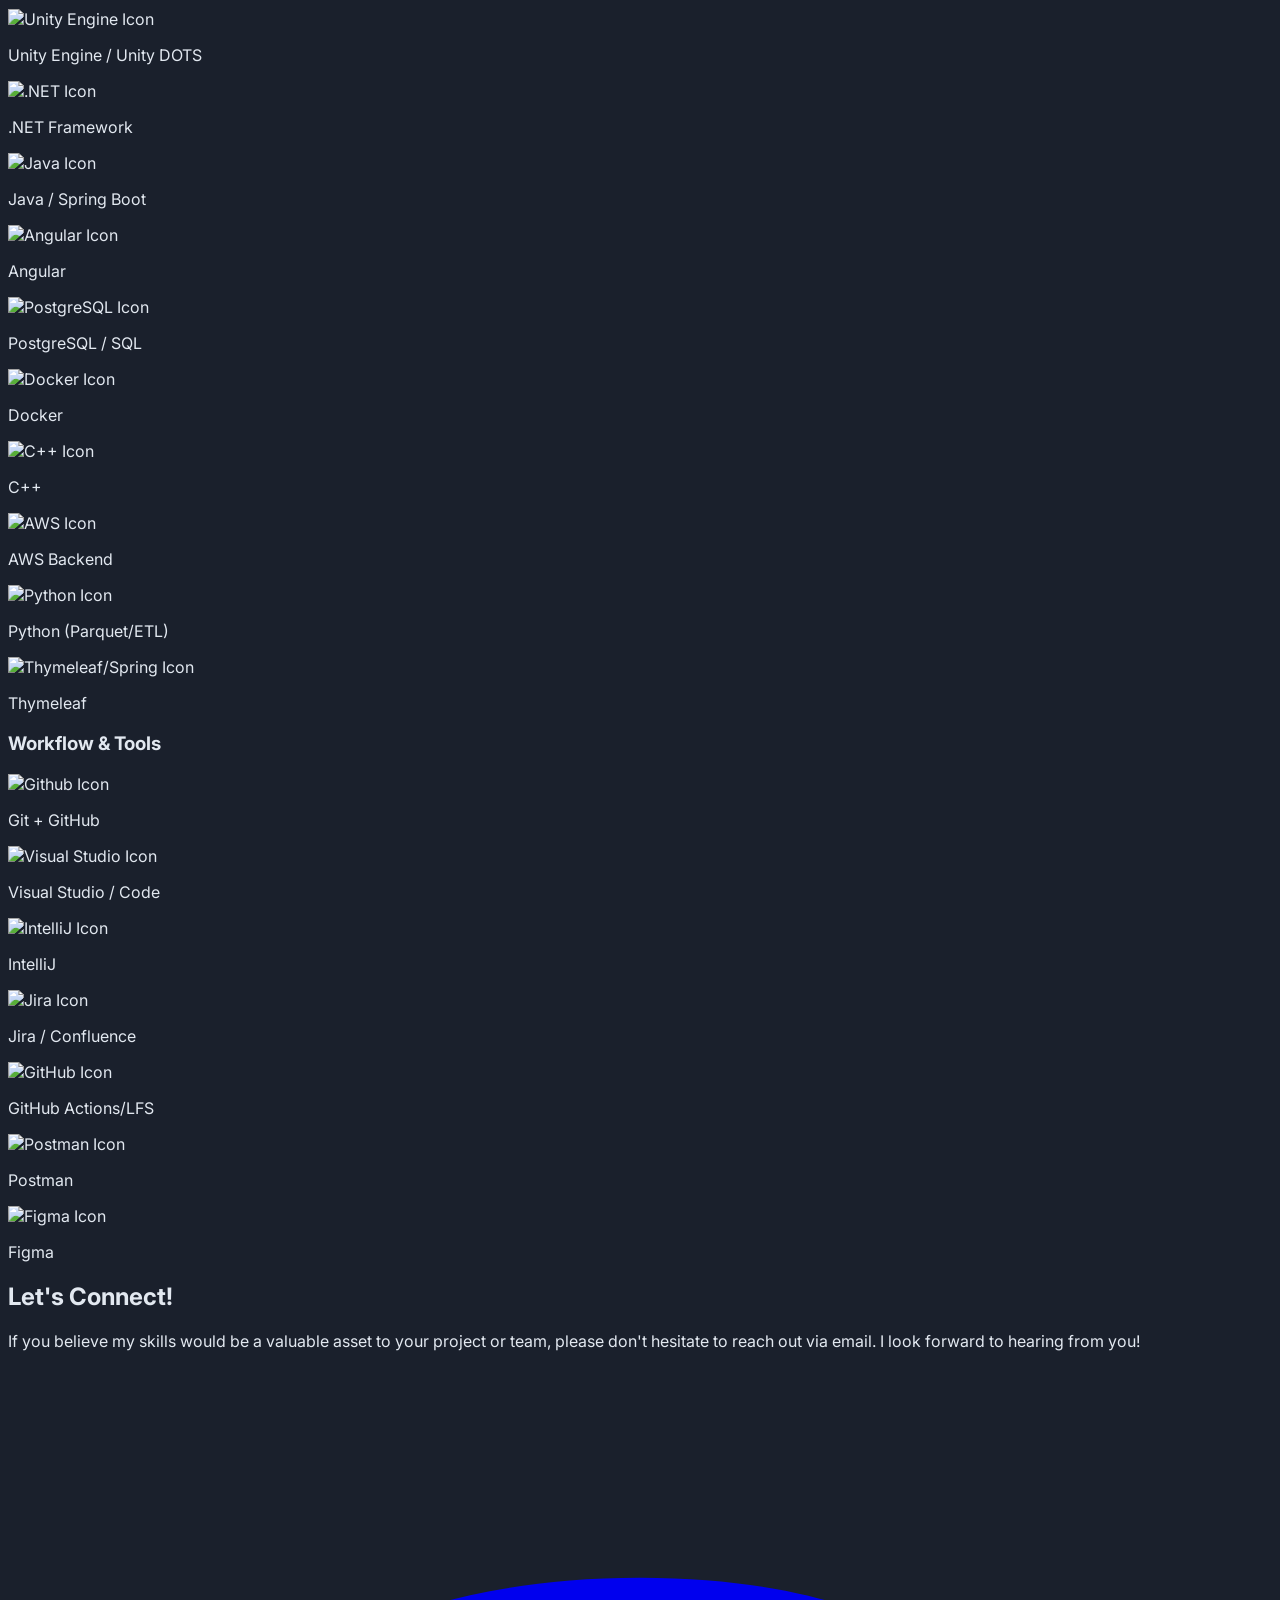
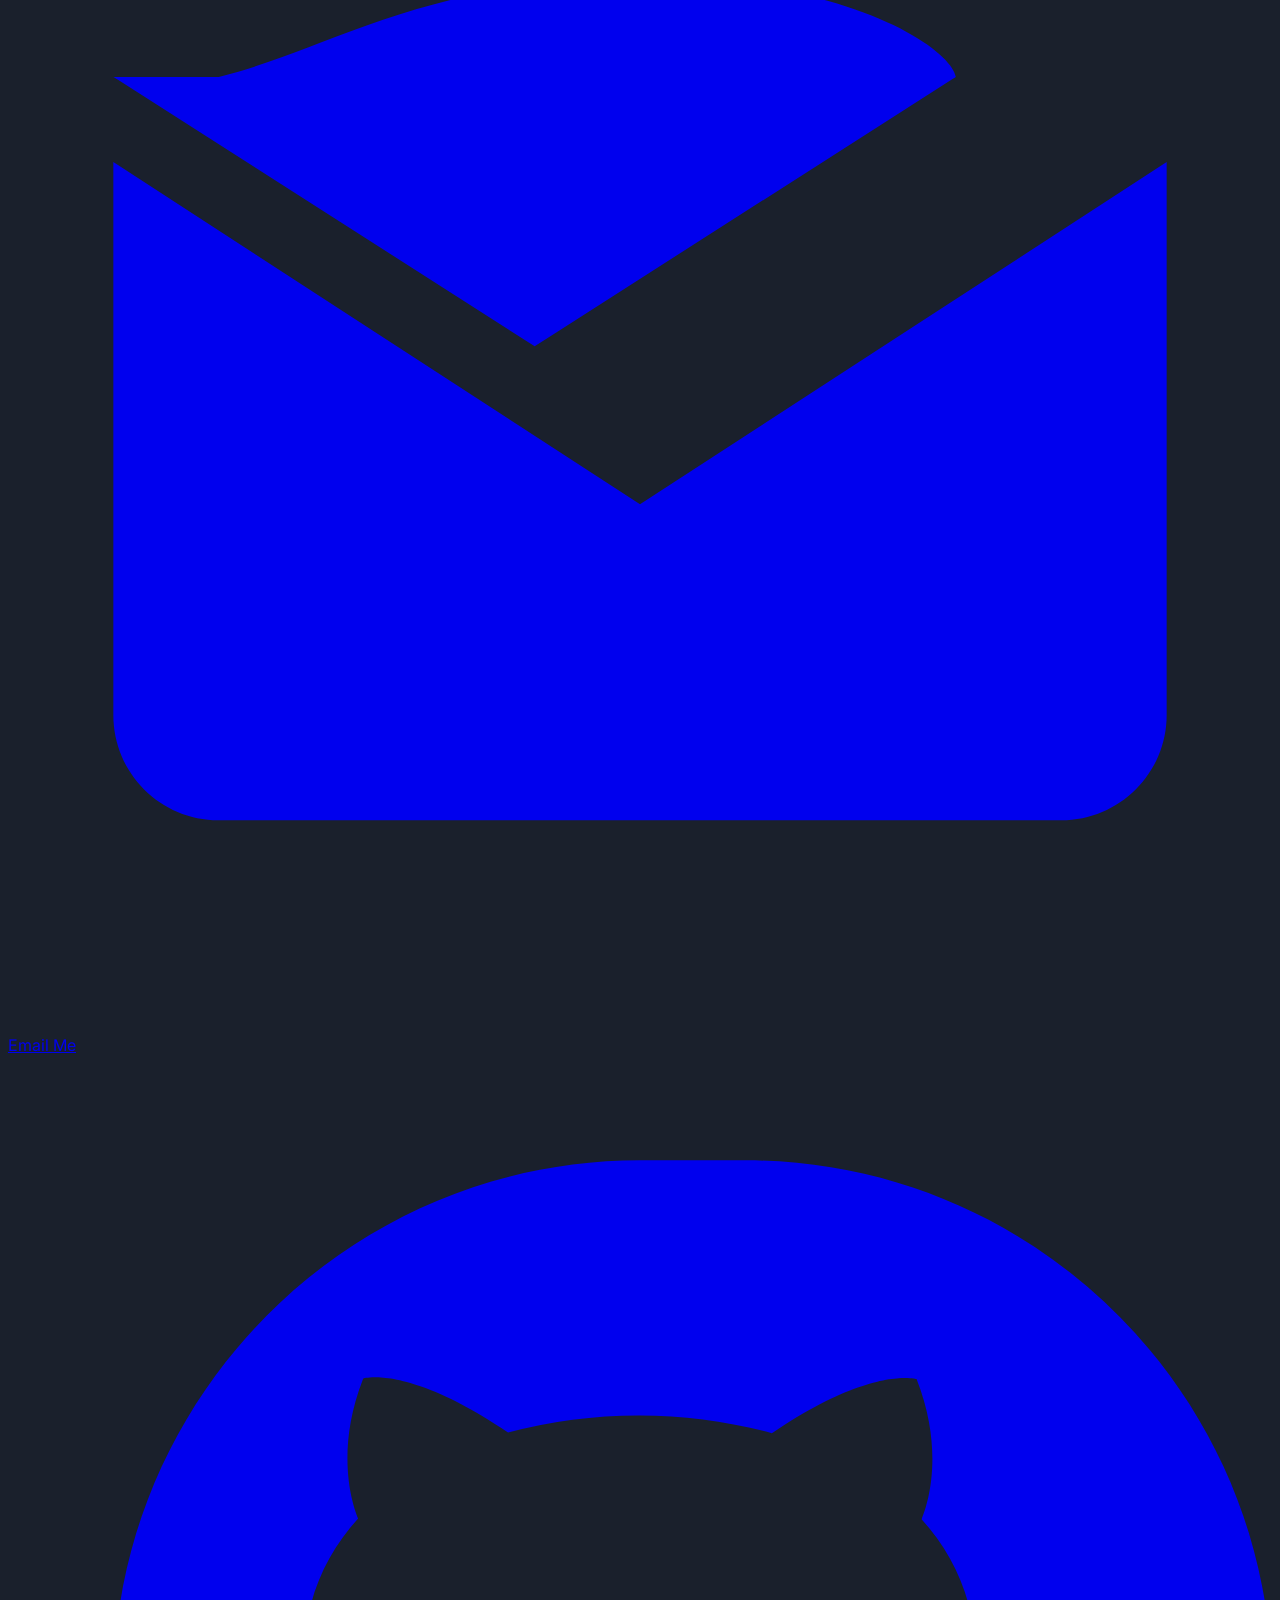
==== commit 7e136061: "new info" ====
--- a/index.html
+++ b/index.html
@@ -77,7 +77,7 @@
             <h2 class="text-4xl font-bold text-center text-gray-100 mb-12">About Me</h2>
             <div class="flex flex-col md:flex-row items-center gap-12">
                 <div class="md:w-1/2">
-                    <img src="images/PXL_20260211_204718982.jpg" alt="About Me Illustration" class="rounded-xl shadow-lg transform hover:scale-105 transition-transform duration-300">
+                    <img src="images/workplacePhoto.JPG" alt="About Me Illustration" class="rounded-xl shadow-lg transform hover:scale-105 transition-transform duration-300">
                 </div>
                  <div class="md:w-1/2 leading-relaxed">
                     <p class="mb-4 text-lg">
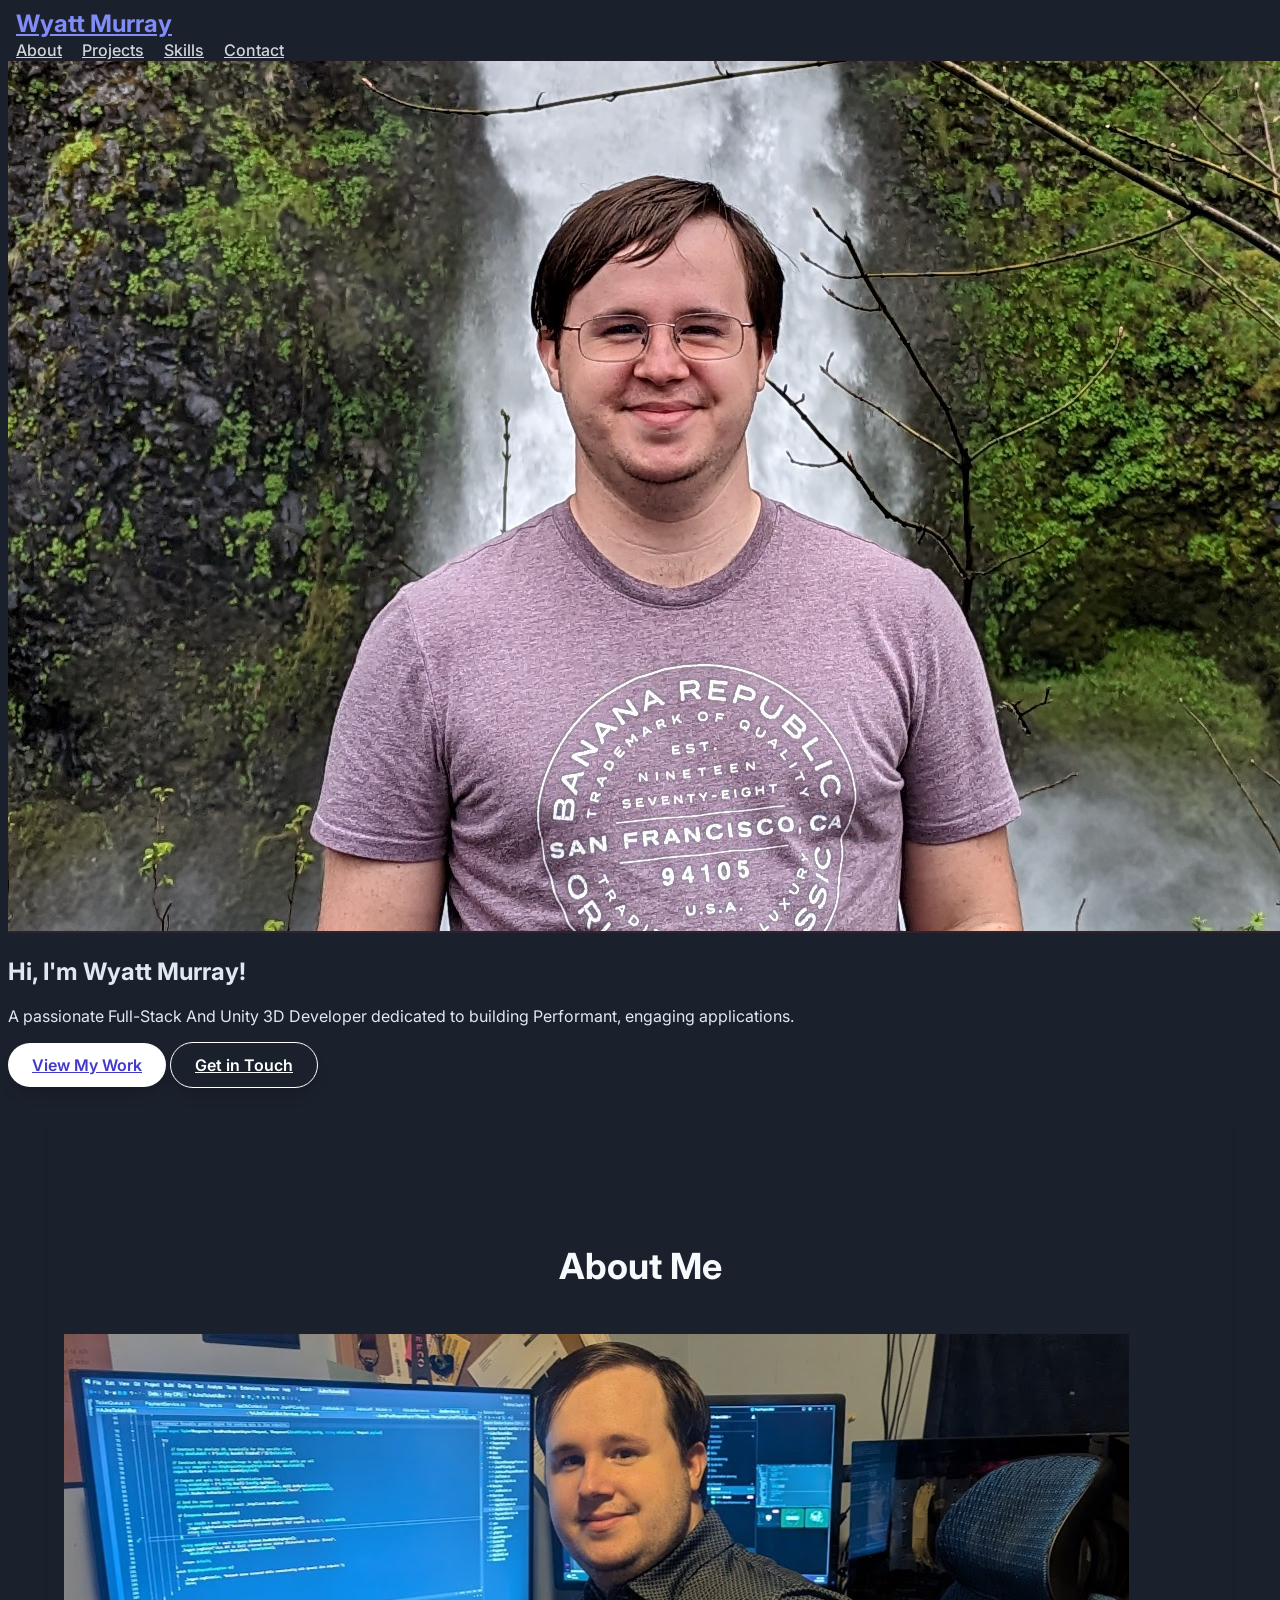
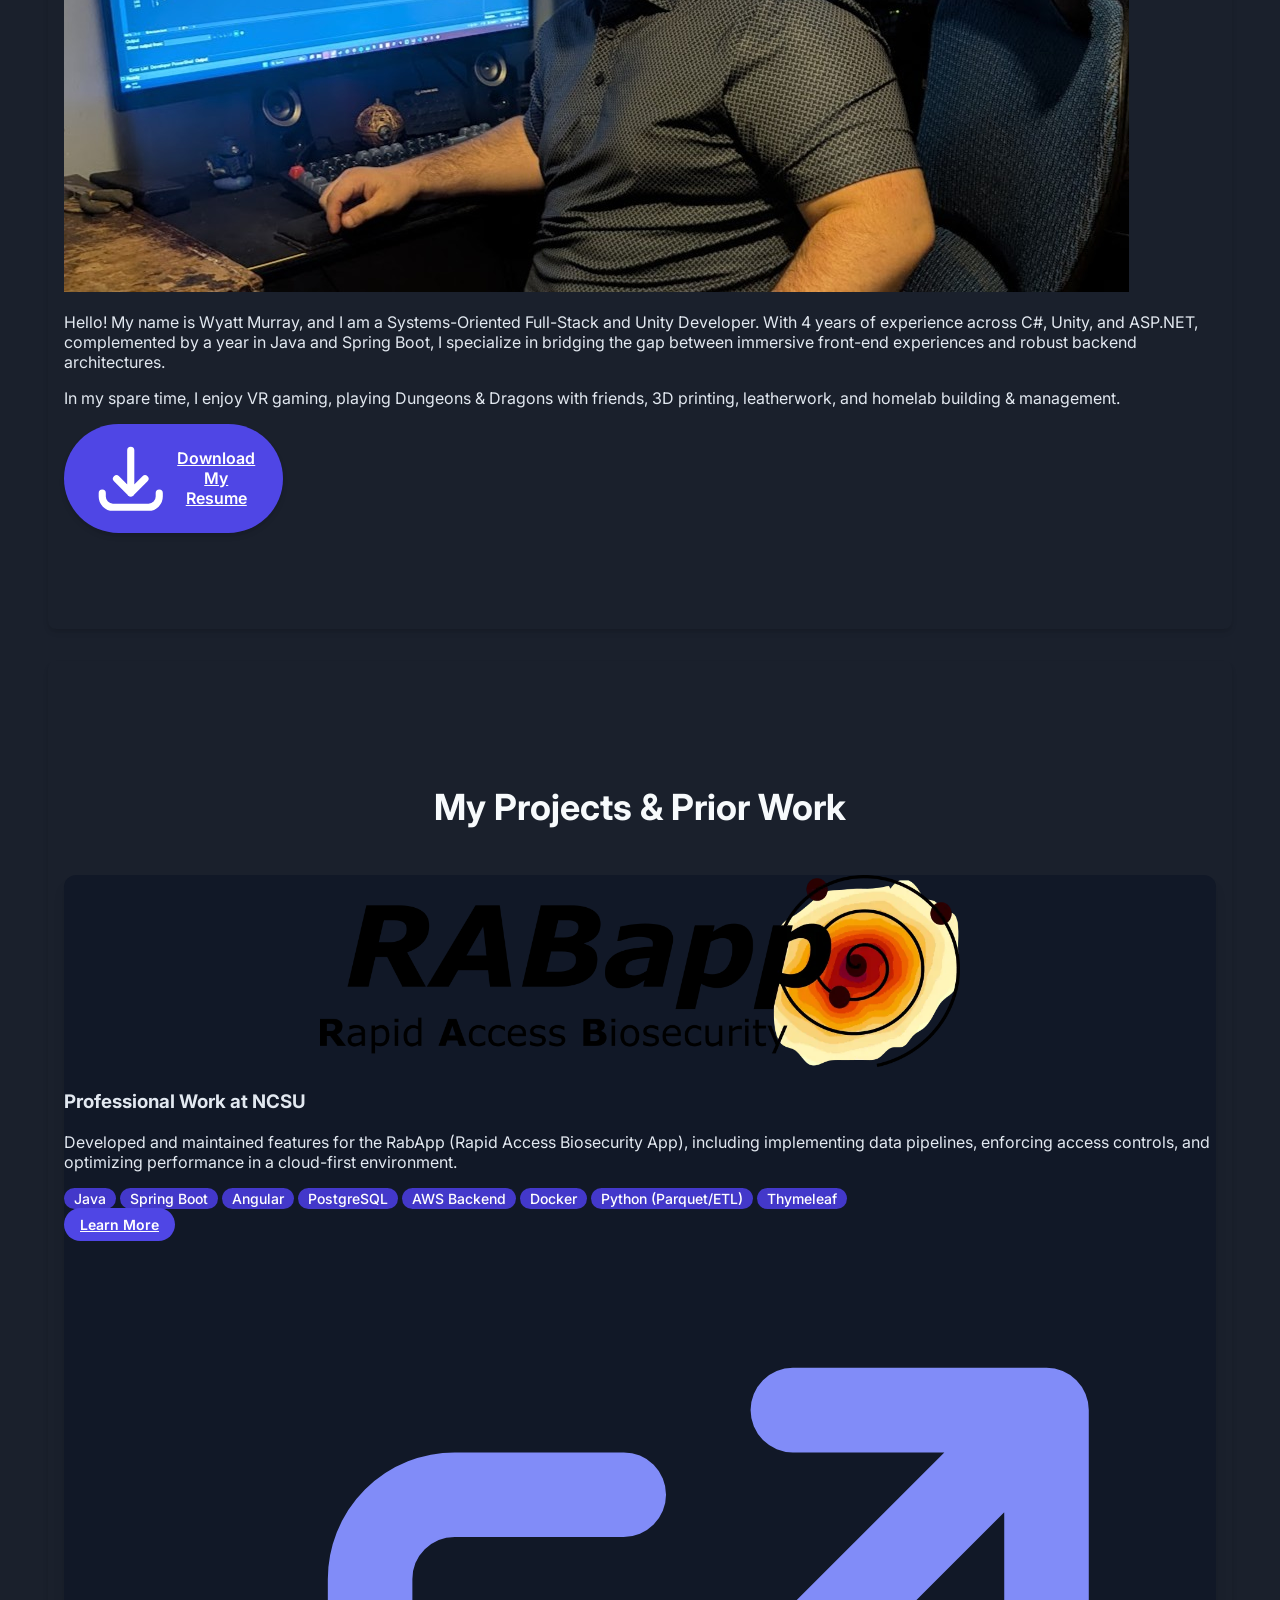
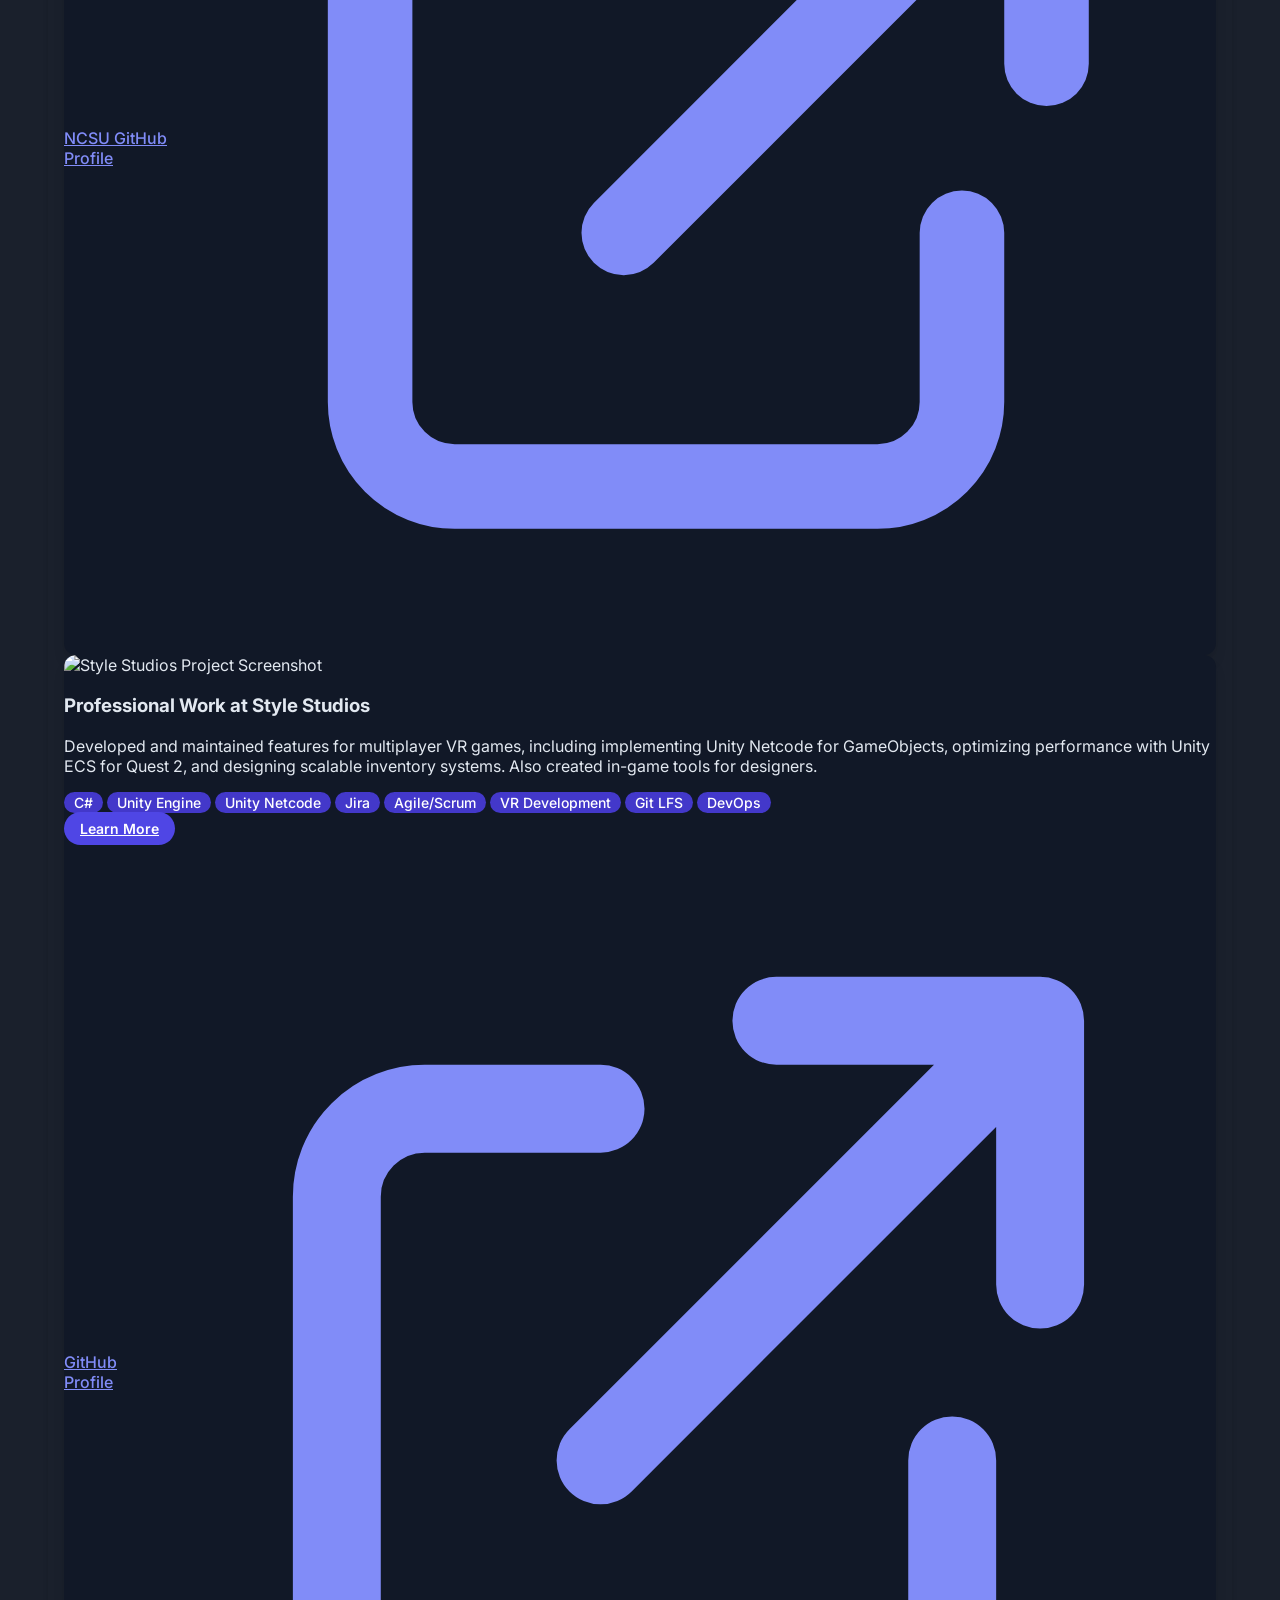
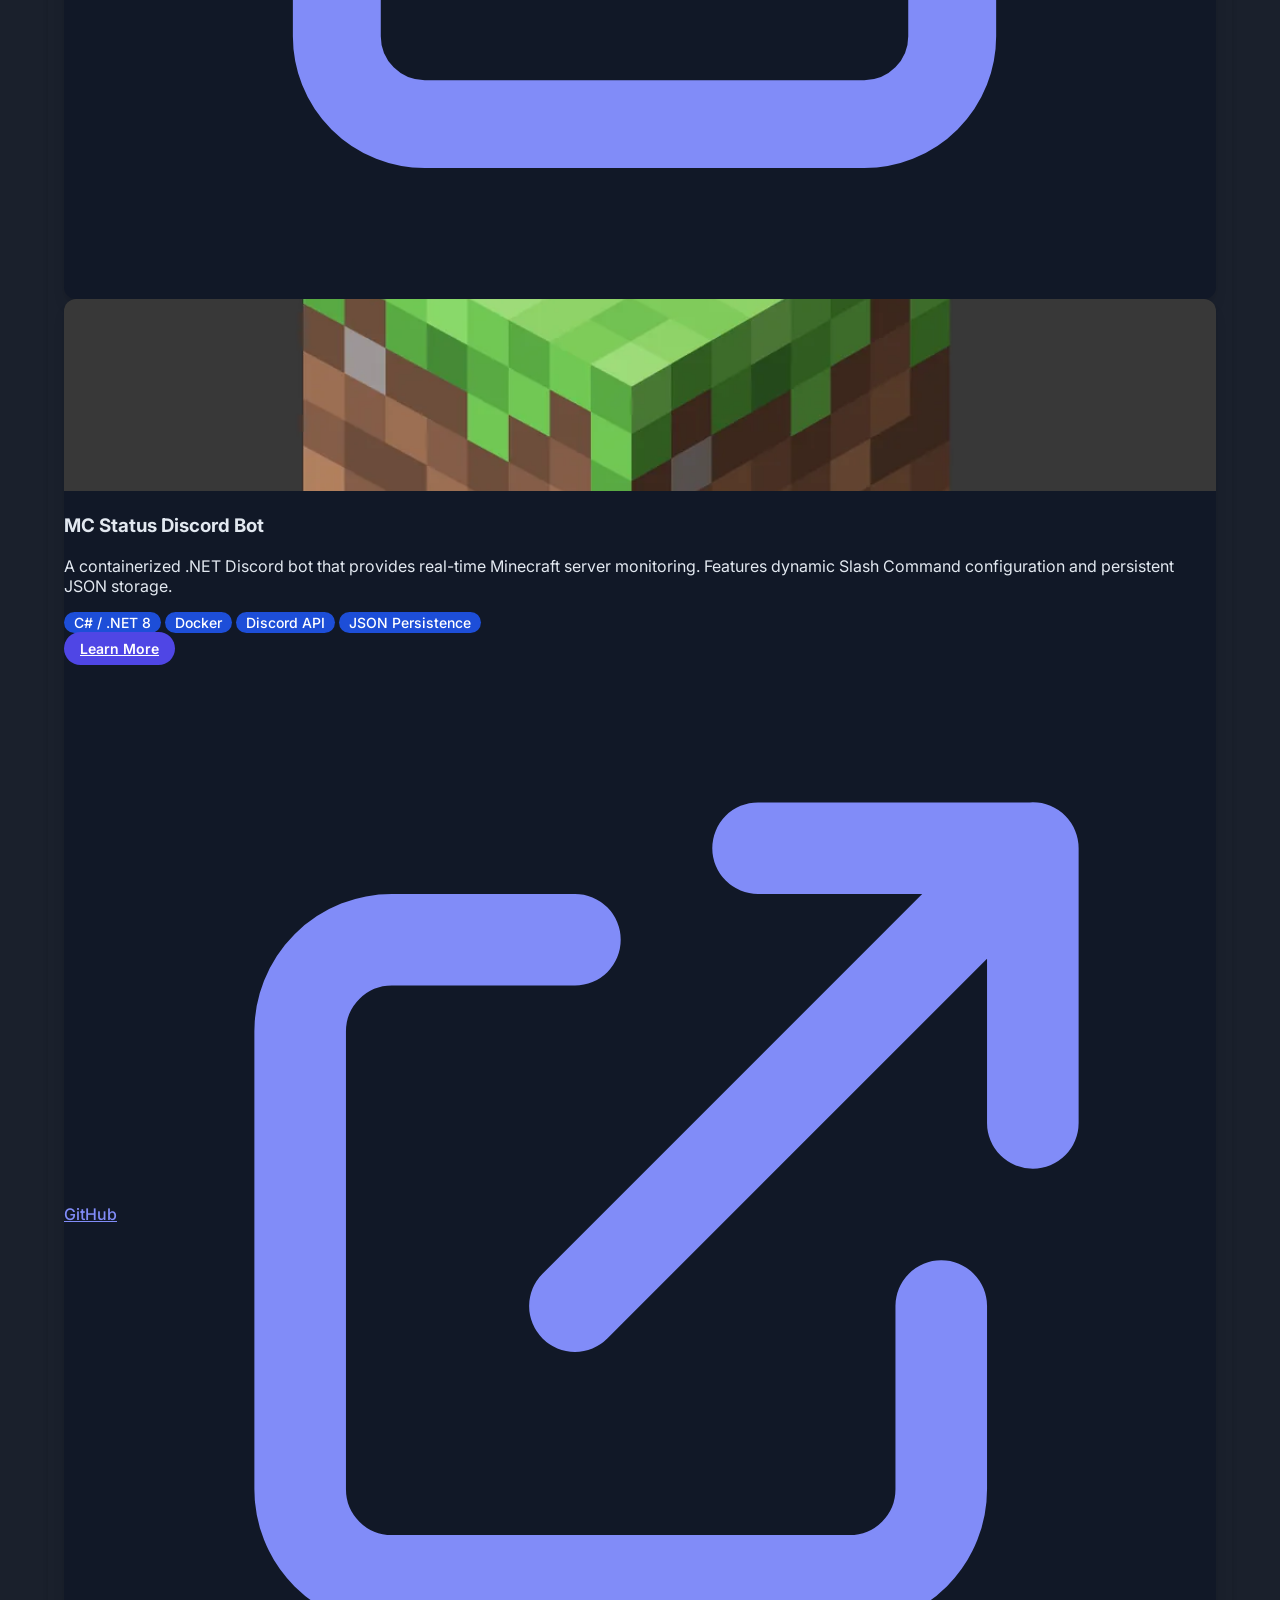
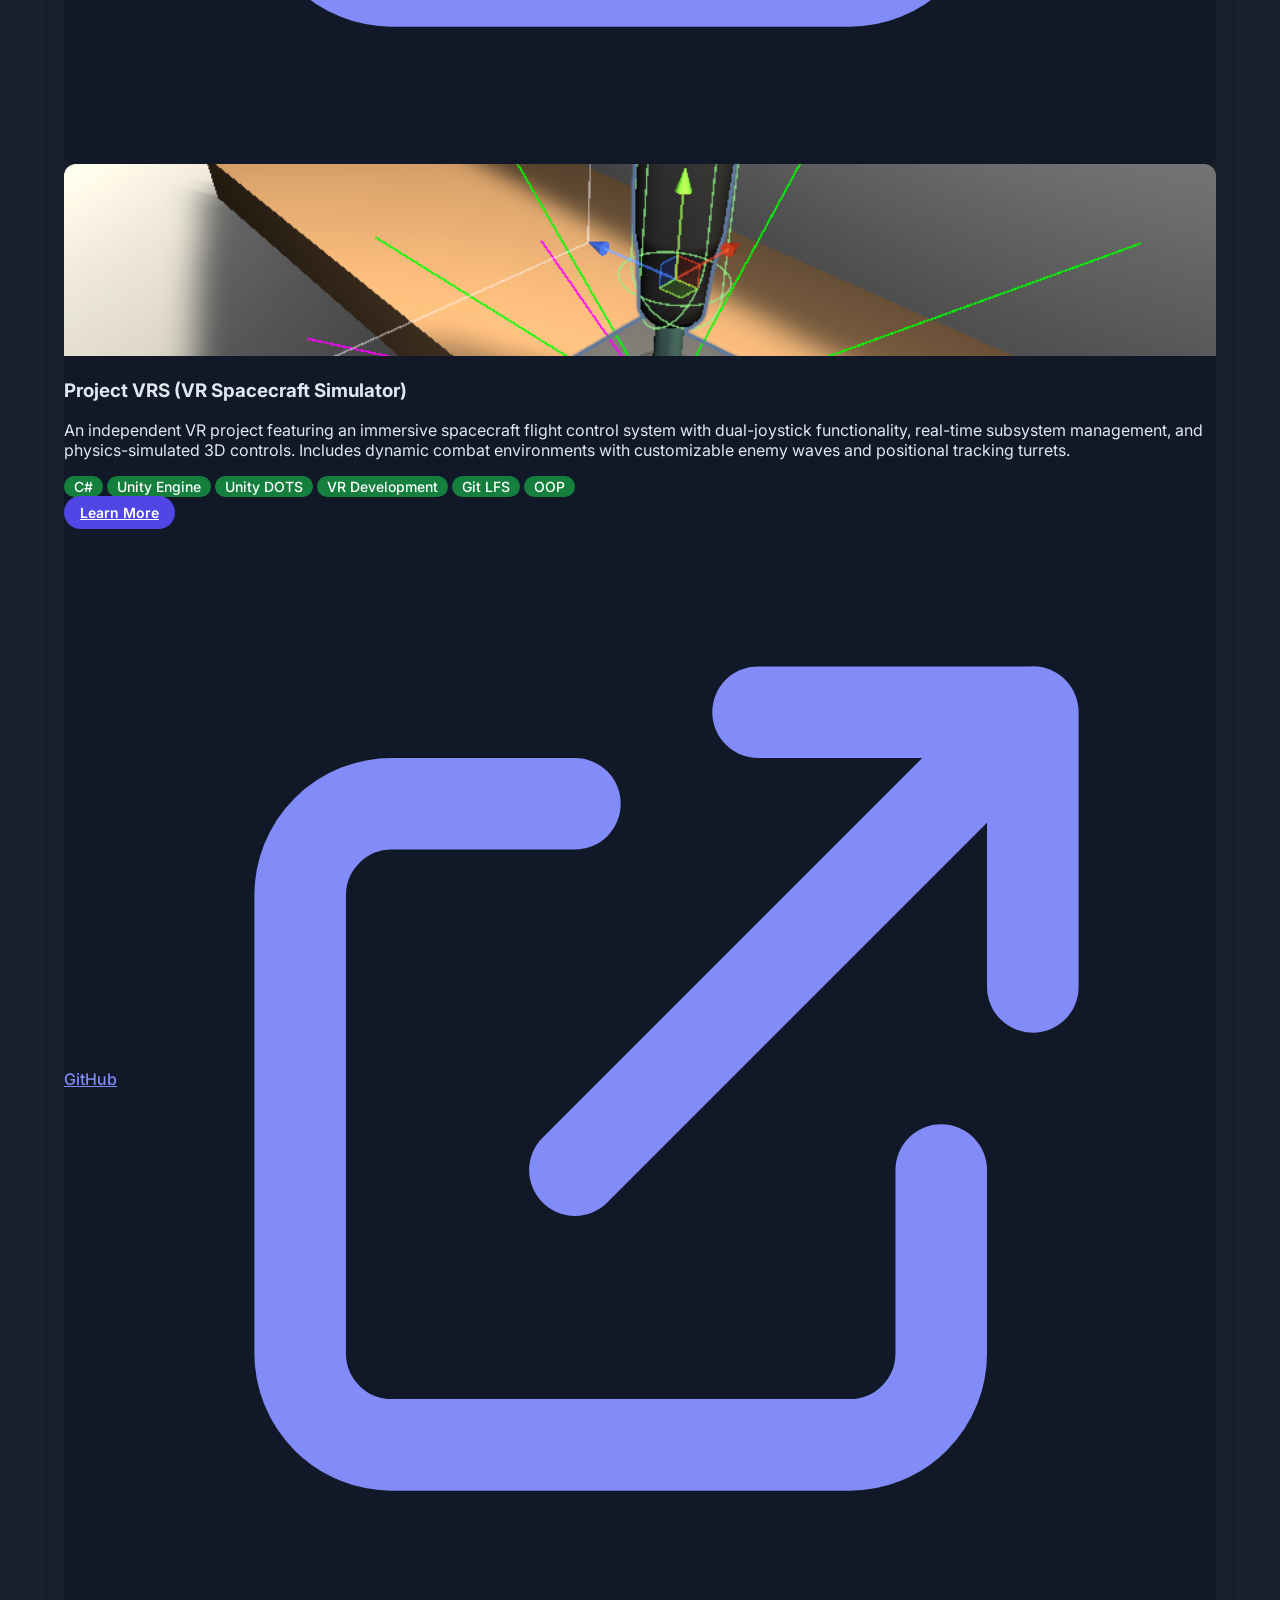
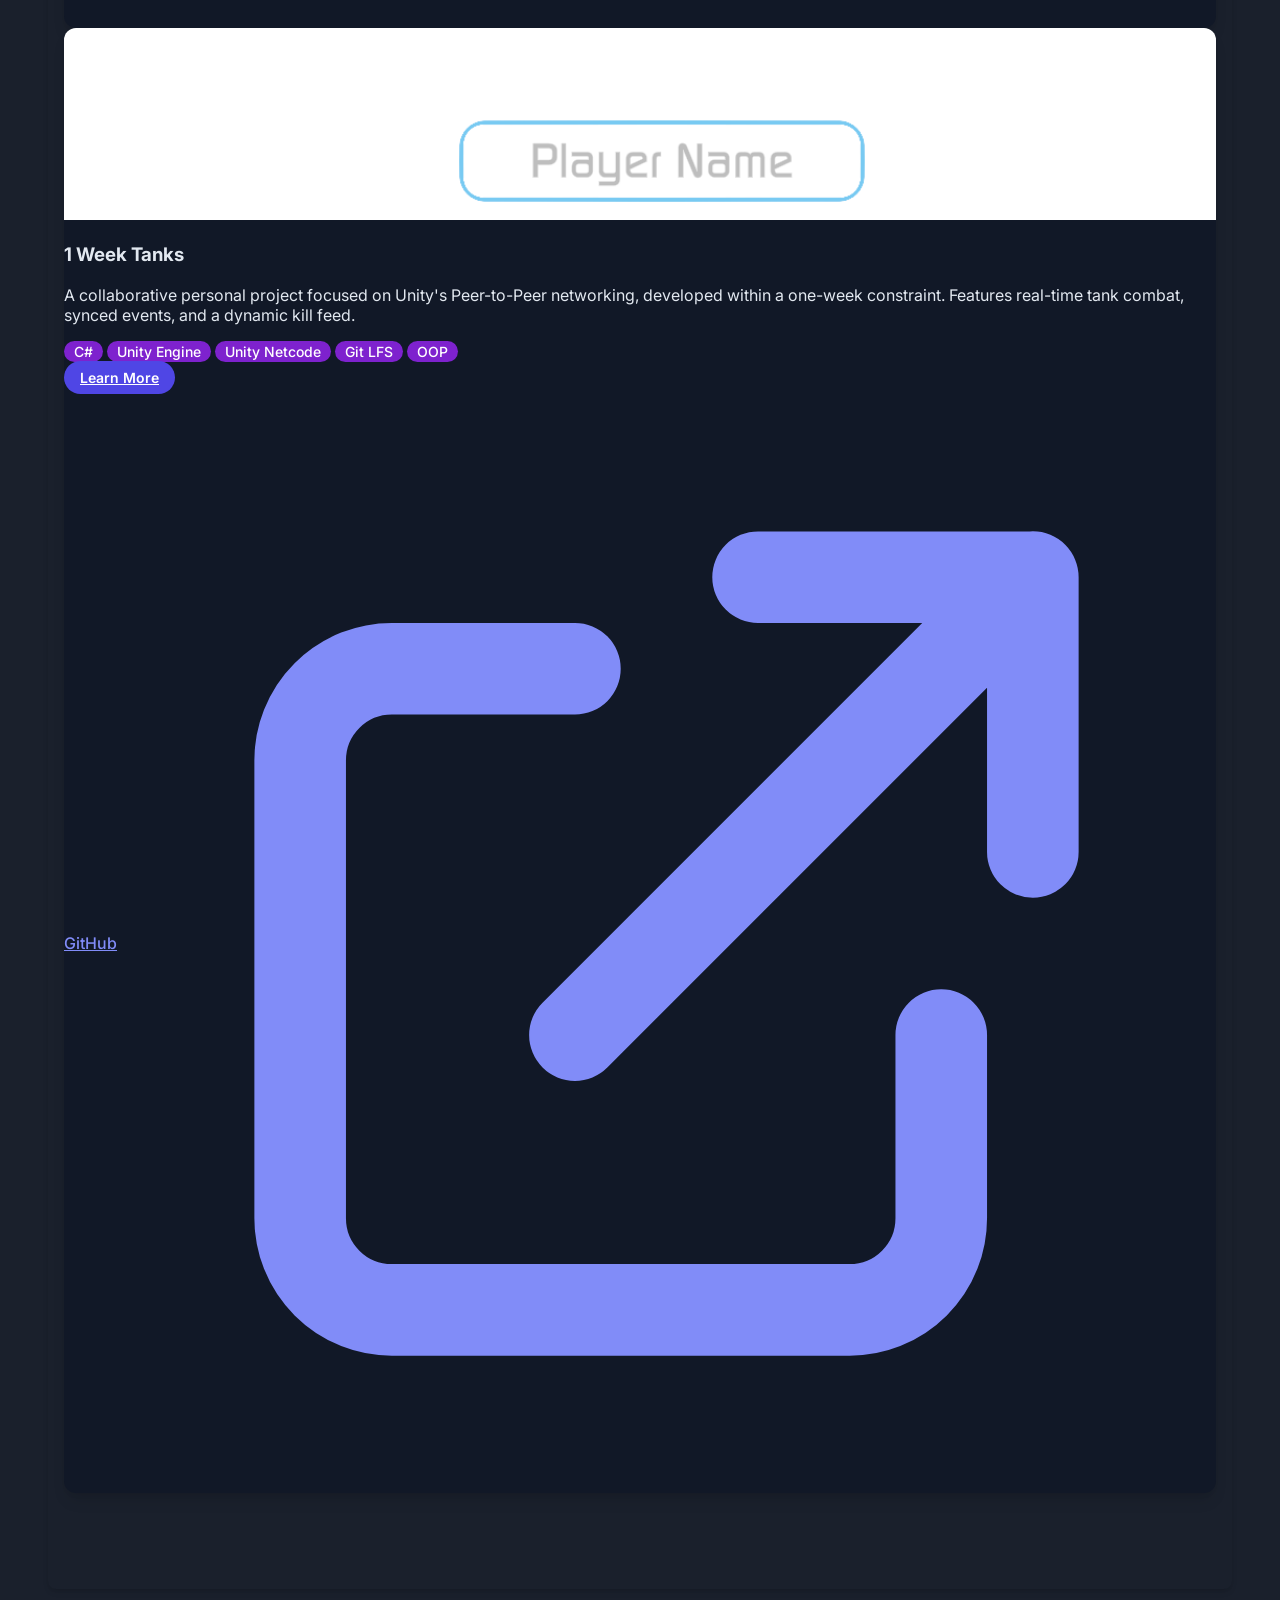
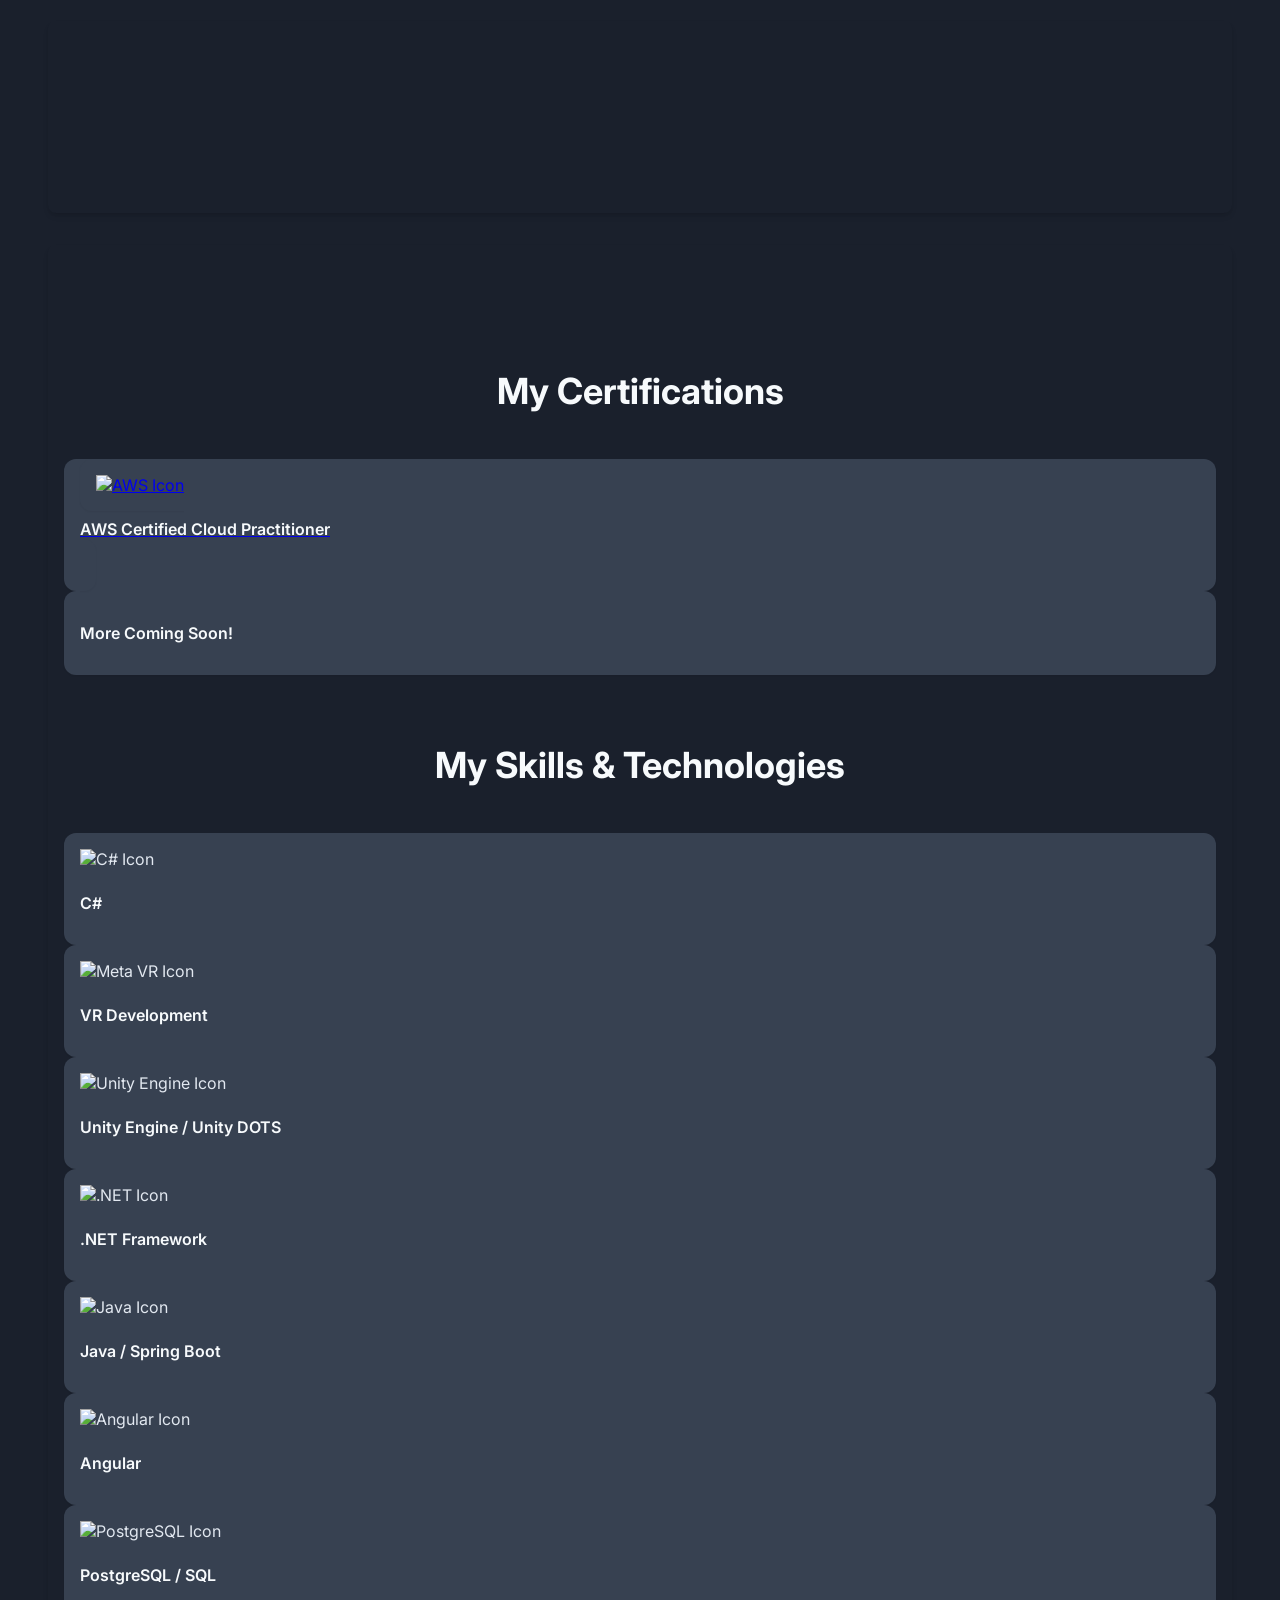
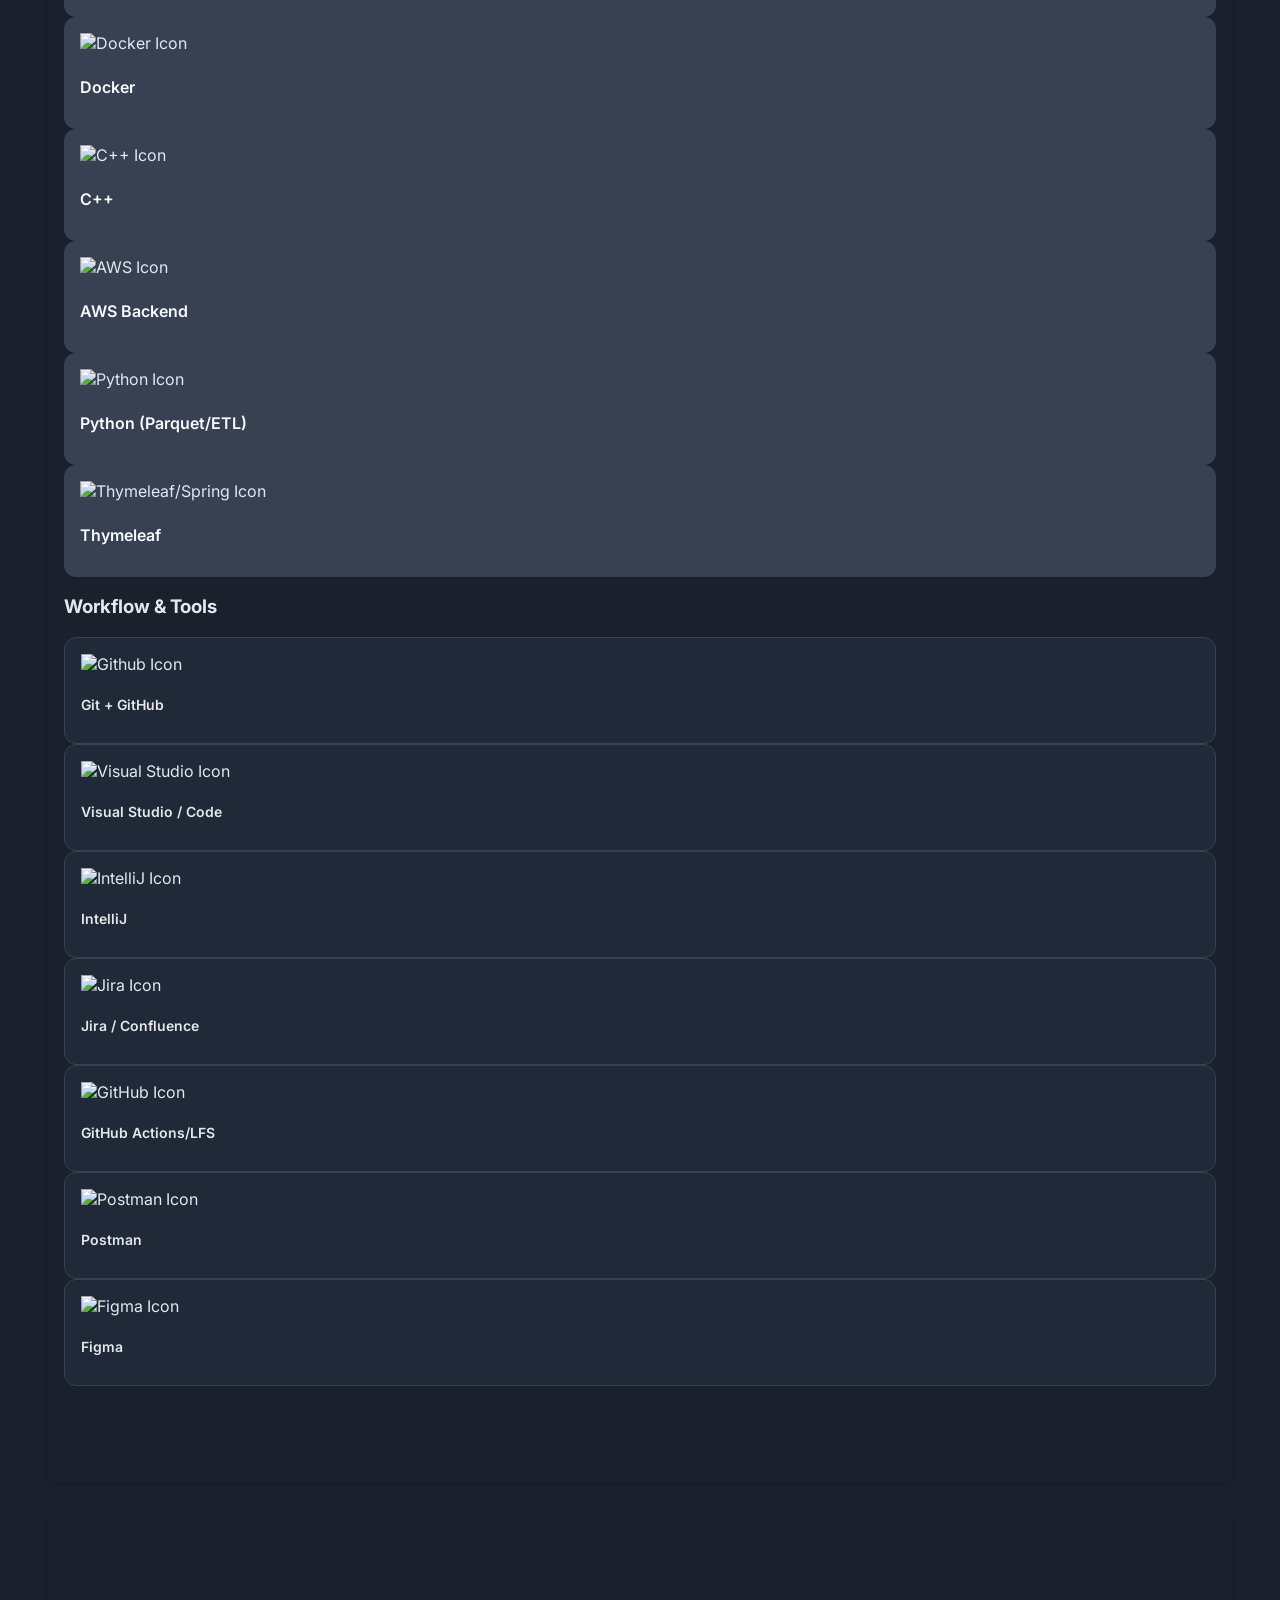
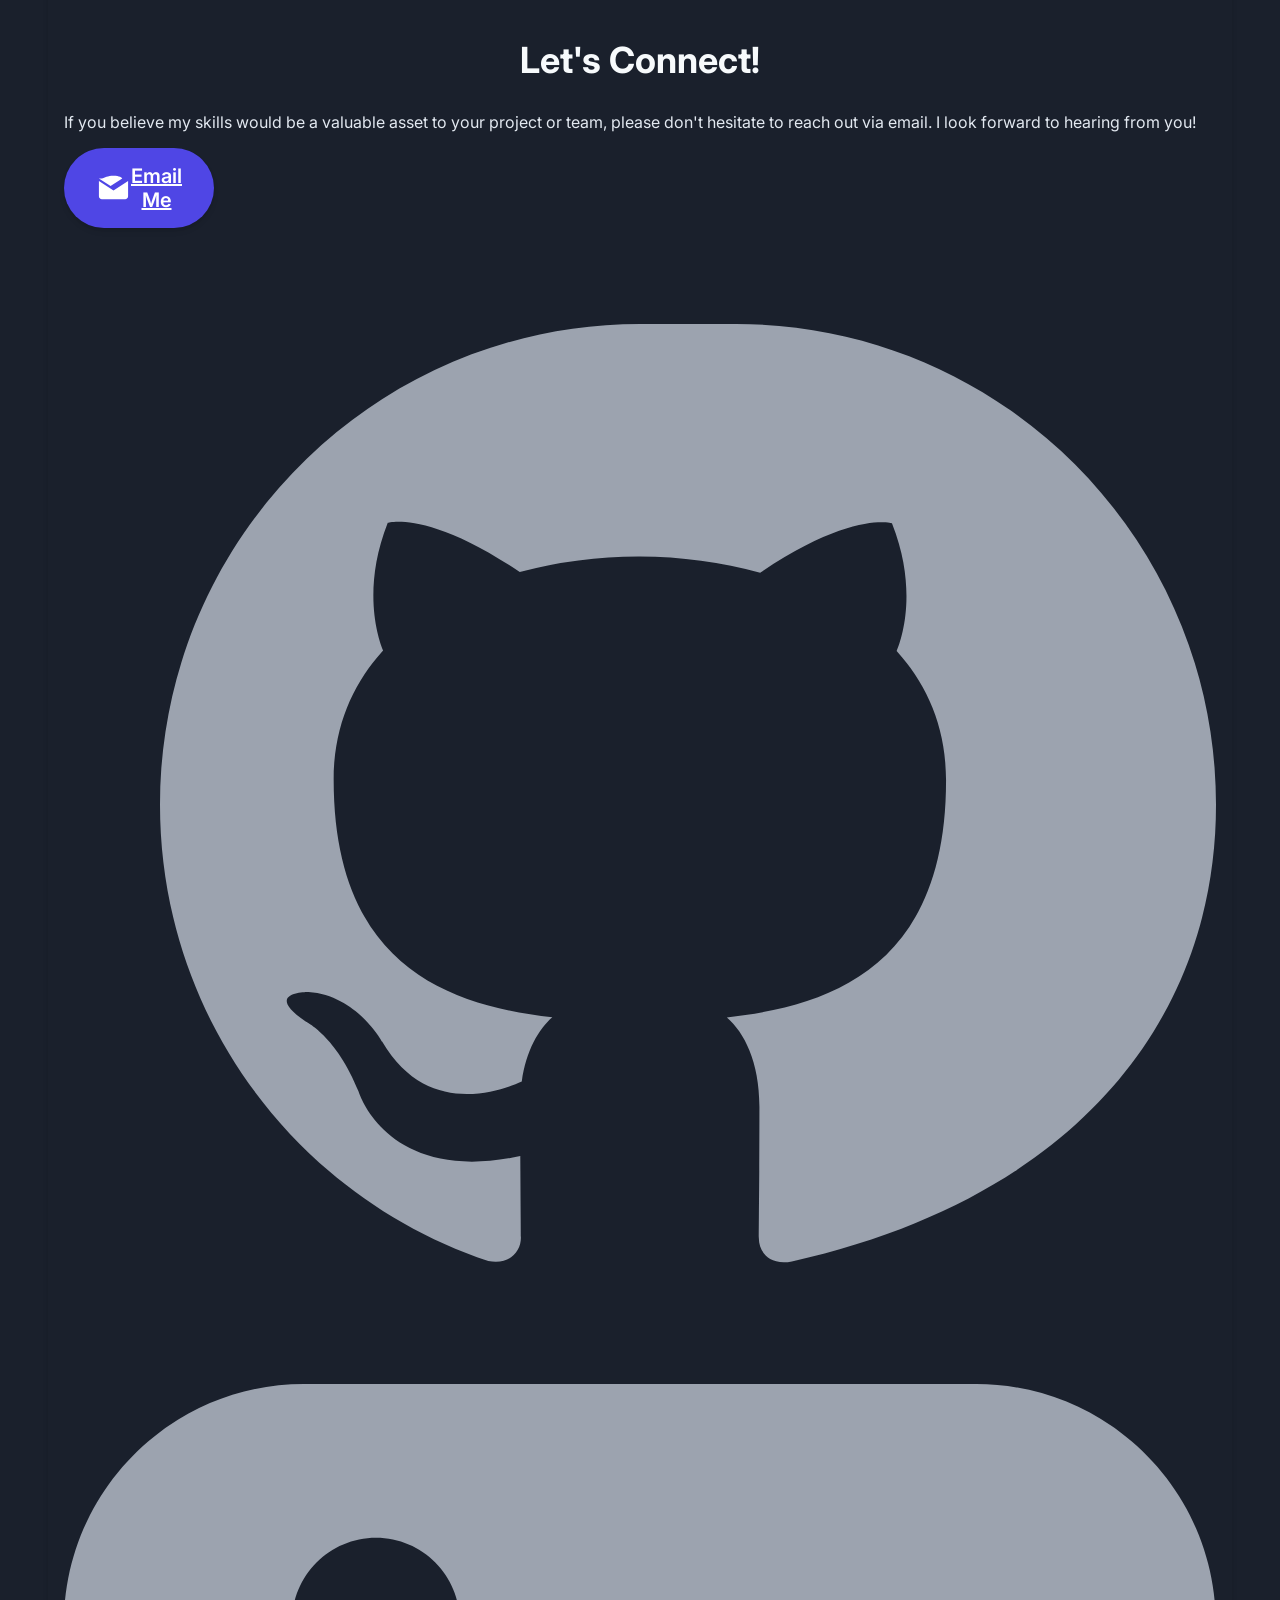
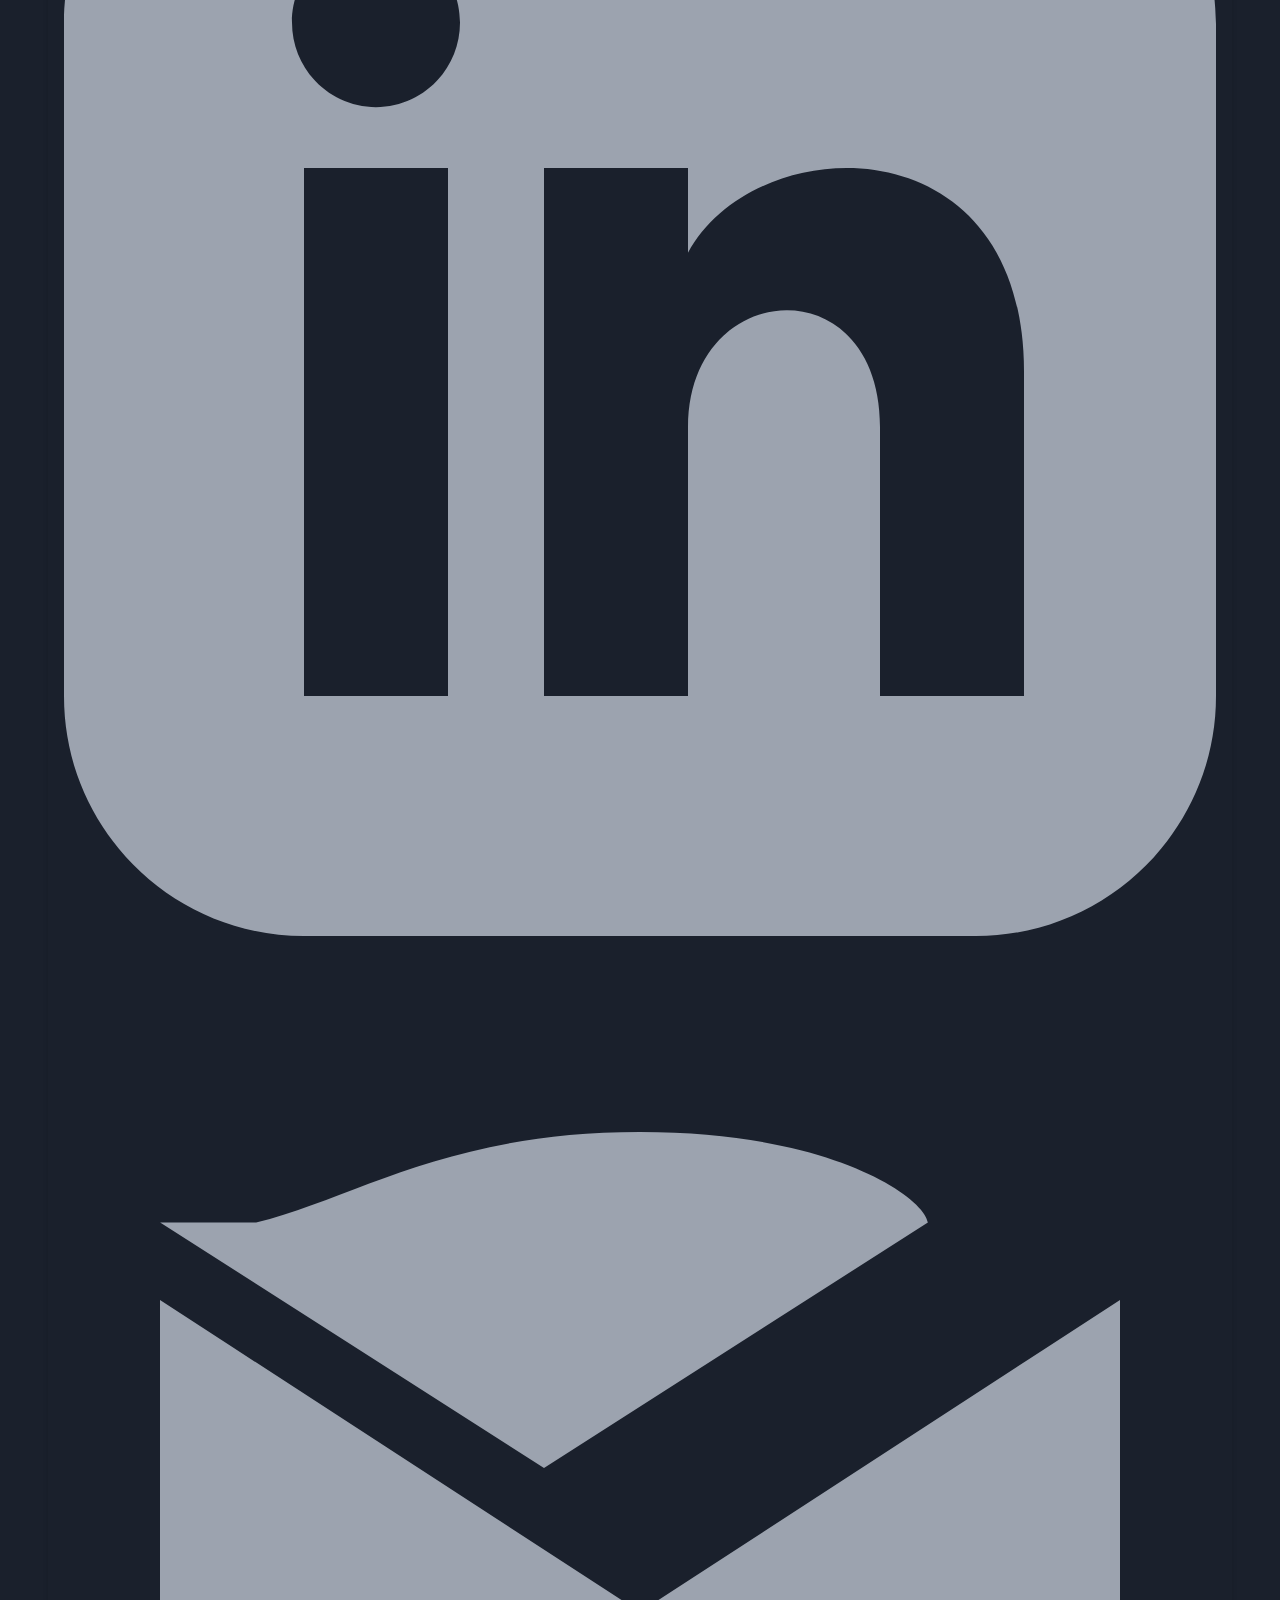
==== commit b985c657: "begin working out pulling CSS to seperaste file" ====
--- a/index.html
+++ b/index.html
@@ -4,46 +4,24 @@
     <meta charset="UTF-8">
     <meta name="viewport" content="width=device-width, initial-scale=1.0">
     <title>Wyatt Murray - Unity VR Programmer Portfolio</title>
-    <!-- Tailwind CSS CDN -->
+    <!-- Tailwind CSS CDN (handles layout/grid/flex/responsive utilities) -->
     <script src="https://cdn.tailwindcss.com"></script>
     <!-- Google Fonts - Inter -->
     <link href="https://fonts.googleapis.com/css2?family=Inter:wght@300;400;500;600;700&display=swap" rel="stylesheet">
-    <style>
-        /* Custom styles for dark mode and Inter font */
-        body {
-            font-family: 'Inter', sans-serif;
-            scroll-behavior: smooth;
-            background-color: #1a202c; /* Dark background */
-            color: #e2e8f0; /* Light text color */
-        }
-        /* Custom scrollbar for a cleaner look in dark mode */
-        ::-webkit-scrollbar {
-            width: 8px;
-        }
-        ::-webkit-scrollbar-track {
-            background: #2d3748;
-            border-radius: 10px;
-        }
-        ::-webkit-scrollbar-thumb {
-            background: #4a5568;
-            border-radius: 10px;
-        }
-        ::-webkit-scrollbar-thumb:hover {
-            background: #64748b;
-        }
-    </style>
+    <!-- Shared site stylesheet -->
+    <link rel="stylesheet" href="css/styles.css">
 </head>
 <body class="antialiased">
 
     <!-- Header Section -->
     <header class="bg-gray-800 shadow-sm py-4 sticky top-0 z-50 rounded-b-lg">
         <nav class="container mx-auto px-4 flex justify-between items-center">
-            <a href="#hero" class="text-2xl font-bold text-indigo-400 rounded-md p-2 hover:bg-gray-700 transition-colors">Wyatt Murray</a>
+            <a href="#hero" class="nav-logo">Wyatt Murray</a>
             <div class="flex space-x-6">
-                <a href="#about" class="text-gray-300 hover:text-indigo-400 font-medium transition-colors rounded-md p-2 hover:bg-gray-700">About</a>
-                <a href="#projects" class="text-gray-300 hover:text-indigo-400 font-medium transition-colors rounded-md p-2 hover:bg-gray-700">Projects</a>
-                <a href="#skills" class="text-gray-300 hover:text-indigo-400 font-medium transition-colors rounded-md p-2 hover:bg-gray-700">Skills</a>
-                <a href="#contact" class="text-gray-300 hover:text-indigo-400 font-medium transition-colors rounded-md p-2 hover:bg-gray-700">Contact</a>
+                <a href="#about" class="nav-link">About</a>
+                <a href="#projects" class="nav-link">Projects</a>
+                <a href="#skills" class="nav-link">Skills</a>
+                <a href="#contact" class="nav-link">Contact</a>
             </div>
         </nav>
     </header>
@@ -54,7 +32,7 @@
             <div class="flex flex-col md:flex-row items-center justify-center gap-8 md:gap-12">
                 <!-- Profile Picture -->
                 <div class="w-40 h-40 md:w-48 md:h-48 rounded-full overflow-hidden shadow-xl border-4 border-white">
-                    <img src="images\selfie.png" alt="Wyatt Murray Profile Picture" class="w-full h-full object-cover">
+                    <img src="images/selfie.png" alt="Wyatt Murray Profile Picture" class="w-full h-full object-cover">
                 </div>
                 <!-- Hero Text -->
                 <div>
@@ -63,8 +41,8 @@
                         A passionate <span class="font-semibold">Full-Stack And Unity 3D Developer</span> dedicated to building Performant, engaging applications.
                     </p>
                     <div class="flex justify-center space-x-4">
-                        <a href="#projects" class="bg-white text-indigo-700 hover:bg-indigo-100 px-6 py-3 rounded-full font-semibold shadow-lg transform hover:scale-105 transition-all duration-300">View My Work</a>
-                        <a href="#contact" class="border border-white text-white hover:bg-white hover:text-indigo-700 px-6 py-3 rounded-full font-semibold shadow-lg transform hover:scale-105 transition-all duration-300">Get in Touch</a>
+                        <a href="#projects" class="btn btn--md btn--white btn--shadow-lg">View My Work</a>
+                        <a href="#contact" class="btn btn--md btn--outline btn--shadow-lg">Get in Touch</a>
                     </div>
                 </div>
             </div>
@@ -72,9 +50,9 @@
     </section>
 
     <!-- About Section -->
-    <section id="about" class="py-16 md:py-24 bg-gray-900 text-gray-200 rounded-lg shadow-md mx-auto my-8 max-w-6xl px-4">
+    <section id="about" class="section bg-gray-900 text-gray-200">
         <div class="container mx-auto">
-            <h2 class="text-4xl font-bold text-center text-gray-100 mb-12">About Me</h2>
+            <h2 class="section-title">About Me</h2>
             <div class="flex flex-col md:flex-row items-center gap-12">
                 <div class="md:w-1/2">
                     <img src="images/workplacePhoto.JPG" alt="About Me Illustration" class="rounded-xl shadow-lg transform hover:scale-105 transition-transform duration-300">
@@ -92,7 +70,7 @@
                         In my spare time, I enjoy VR gaming, playing Dungeons & Dragons with friends, 3D printing, leatherwork, and homelab building & management.
                     </p>
                     <div class="text-center md:text-left">
-                        <a href="images/Wyatt Murray Developer Resume 3-25-26.pdf" target="_blank" class="bg-indigo-600 text-white px-6 py-3 rounded-full font-semibold shadow-md hover:bg-indigo-700 transform hover:scale-105 transition-all duration-300 inline-flex items-center">
+                        <a href="images/Wyatt Murray Developer Resume 3-25-26.pdf" target="_blank" class="btn btn--md btn--primary btn--shadow-md">
                             <svg class="w-5 h-5 mr-2" fill="none" stroke="currentColor" viewBox="0 0 24 24" xmlns="http://www.w3.org/2000/svg"><path stroke-linecap="round" stroke-linejoin="round" stroke-width="2" d="M4 16v1a3 3 0 003 3h10a3 3 0 003-3v-1m-4-4l-4 4m0 0l-4-4m4 4V4"></path></svg>
                             Download My Resume
                         </a>
@@ -103,30 +81,30 @@
     </section>
 
     <!-- Projects Section -->
-    <section id="projects" class="py-16 md:py-24 bg-gray-800 text-gray-200 rounded-lg shadow-md mx-auto my-8 max-w-6xl px-4">
+    <section id="projects" class="section bg-gray-800 text-gray-200">
         <div class="container mx-auto">
-            <h2 class="text-4xl font-bold text-center text-gray-100 mb-12">My Projects & Prior Work</h2>
+            <h2 class="section-title">My Projects & Prior Work</h2>
             <div class="grid grid-cols-1 md:grid-cols-2 lg:grid-cols-3 gap-8">
 
                 <!-- Project Card: NCSU Professional Work -->
-                <div class="bg-gray-900 rounded-xl shadow-lg overflow-hidden transition-transform duration-300">
-                    <img src="./images/rabappLogo.webp" alt="NCSU Professional Work Screenshot" class="w-full h-48 object-contain">
+                <div class="project-card">
+                    <img src="./images/rabappLogo.webp" alt="NCSU Professional Work Screenshot" class="card-img card-img--contain">
                     <div class="p-6">
                         <h3 class="text-2xl font-semibold text-gray-100 mb-2">Professional Work at NCSU</h3>
                         <p class="text-gray-300 mb-4">Developed and maintained features for the RabApp (Rapid Access Biosecurity App), including implementing data pipelines, enforcing access controls, and optimizing performance in a cloud-first environment.</p>
                         <div class="flex flex-wrap gap-2 mb-4">
-                            <span class="bg-indigo-700 text-white text-sm font-medium px-2.5 py-0.5 rounded-full">Java</span>
-                            <span class="bg-indigo-700 text-white text-sm font-medium px-2.5 py-0.5 rounded-full">Spring Boot</span>
-                            <span class="bg-indigo-700 text-white text-sm font-medium px-2.5 py-0.5 rounded-full">Angular</span>
-                            <span class="bg-indigo-700 text-white text-sm font-medium px-2.5 py-0.5 rounded-full">PostgreSQL</span>
-                            <span class="bg-indigo-700 text-white text-sm font-medium px-2.5 py-0.5 rounded-full">AWS Backend</span>
-                            <span class="bg-indigo-700 text-white text-sm font-medium px-2.5 py-0.5 rounded-full">Docker</span>
-                            <span class="bg-indigo-700 text-white text-sm font-medium px-2.5 py-0.5 rounded-full">Python (Parquet/ETL)</span>
-                            <span class="bg-indigo-700 text-white text-sm font-medium px-2.5 py-0.5 rounded-full">Thymeleaf</span>
+                            <span class="tag tag--indigo">Java</span>
+                            <span class="tag tag--indigo">Spring Boot</span>
+                            <span class="tag tag--indigo">Angular</span>
+                            <span class="tag tag--indigo">PostgreSQL</span>
+                            <span class="tag tag--indigo">AWS Backend</span>
+                            <span class="tag tag--indigo">Docker</span>
+                            <span class="tag tag--indigo">Python (Parquet/ETL)</span>
+                            <span class="tag tag--indigo">Thymeleaf</span>
                         </div>
                         <div class="flex justify-between items-center">
-                            <a href="Projects\NCSUWork.html" class="bg-indigo-600 text-white px-4 py-2 rounded-full text-sm font-semibold hover:bg-indigo-700 transform hover:scale-105 transition-transform duration-300 transition-colors">Learn More</a>
-                            <a href="https://github.com/WM-NCSUWork" target="_blank" class="text-indigo-400 hover:text-indigo-200 font-medium flex items-center group">
+                            <a href="Projects/NCSUWork.html" class="btn btn--sm btn--primary">Learn More</a>
+                            <a href="https://github.com/WM-NCSUWork" target="_blank" class="link-arrow group">
                                 NCSU GitHub Profile
                                 <svg class="ml-1 w-4 h-4 group-hover:translate-x-1 transition-transform" fill="none" stroke="currentColor" viewBox="0 0 24 24" xmlns="http://www.w3.org/2000/svg"><path stroke-linecap="round" stroke-linejoin="round" stroke-width="2" d="M10 6H6a2 2 0 00-2 2v10a2 2 0 002 2h10a2 2 0 002-2v-4M14 4h6m0 0v6m0-6L10 14"></path></svg>
                             </a>
@@ -135,24 +113,24 @@
                 </div>
 
                 <!-- Project Card: Style Studios Professional Work -->
-                <div class="bg-gray-900 rounded-xl shadow-lg overflow-hidden transition-transform duration-300">
-                    <img src="https://placehold.co/600x400/2d3748/e2e8f0?text=Style+Studios" alt="Style Studios Project Screenshot" class="w-full h-48 object-cover">
+                <div class="project-card">
+                    <img src="https://placehold.co/600x400/2d3748/e2e8f0?text=Style+Studios" alt="Style Studios Project Screenshot" class="card-img">
                     <div class="p-6">
                         <h3 class="text-2xl font-semibold text-gray-100 mb-2">Professional Work at Style Studios</h3>
                         <p class="text-gray-300 mb-4">Developed and maintained features for multiplayer VR games, including implementing Unity Netcode for GameObjects, optimizing performance with Unity ECS for Quest 2, and designing scalable inventory systems. Also created in-game tools for designers.</p>
                         <div class="flex flex-wrap gap-2 mb-4">
-                            <span class="bg-indigo-700 text-white text-sm font-medium px-2.5 py-0.5 rounded-full">C#</span>
-                            <span class="bg-indigo-700 text-white text-sm font-medium px-2.5 py-0.5 rounded-full">Unity Engine</span>
-                            <span class="bg-indigo-700 text-white text-sm font-medium px-2.5 py-0.5 rounded-full">Unity Netcode</span>
-                            <span class="bg-indigo-700 text-white text-sm font-medium px-2.5 py-0.5 rounded-full">Jira</span>
-                            <span class="bg-indigo-700 text-white text-sm font-medium px-2.5 py-0.5 rounded-full">Agile/Scrum</span>
-                            <span class="bg-indigo-700 text-white text-sm font-medium px-2.5 py-0.5 rounded-full">VR Development</span>
-                            <span class="bg-indigo-700 text-white text-sm font-medium px-2.5 py-0.5 rounded-full">Git LFS</span>
-                            <span class="bg-indigo-700 text-white text-sm font-medium px-2.5 py-0.5 rounded-full">DevOps</span>
+                            <span class="tag tag--indigo">C#</span>
+                            <span class="tag tag--indigo">Unity Engine</span>
+                            <span class="tag tag--indigo">Unity Netcode</span>
+                            <span class="tag tag--indigo">Jira</span>
+                            <span class="tag tag--indigo">Agile/Scrum</span>
+                            <span class="tag tag--indigo">VR Development</span>
+                            <span class="tag tag--indigo">Git LFS</span>
+                            <span class="tag tag--indigo">DevOps</span>
                         </div>
                         <div class="flex justify-between items-center">
-                            <a href="Projects\StyleStudiosWork.html" class="bg-indigo-600 text-white px-4 py-2 rounded-full text-sm font-semibold hover:bg-indigo-700 transform hover:scale-105 transition-transform duration-300 transition-colors">Learn More</a>
-                            <a href="https://github.com/Skyfall1235" target="_blank" class="text-indigo-400 hover:text-indigo-200 font-medium flex items-center group">
+                            <a href="Projects/StyleStudiosWork.html" class="btn btn--sm btn--primary">Learn More</a>
+                            <a href="https://github.com/Skyfall1235" target="_blank" class="link-arrow group">
                                 GitHub Profile
                                 <svg class="ml-1 w-4 h-4 group-hover:translate-x-1 transition-transform" fill="none" stroke="currentColor" viewBox="0 0 24 24" xmlns="http://www.w3.org/2000/svg"><path stroke-linecap="round" stroke-linejoin="round" stroke-width="2" d="M10 6H6a2 2 0 00-2 2v10a2 2 0 002 2h10a2 2 0 002-2v-4M14 4h6m0 0v6m0-6L10 14"></path></svg>
                             </a>
@@ -161,20 +139,20 @@
                 </div>
 
                 <!-- Project Card: MC Status Bot -->
-                <div class="bg-gray-900 rounded-xl shadow-lg overflow-hidden transition-transform duration-300">
-                    <img src="./images/MCBotIco.webp" alt="MC Status Bot Thumbnail" class="w-full h-48 object-cover">
+                <div class="project-card">
+                    <img src="./images/MCBotIco.webp" alt="MC Status Bot Thumbnail" class="card-img">
                     <div class="p-6">
                         <h3 class="text-2xl font-semibold text-gray-100 mb-2">MC Status Discord Bot</h3>
                         <p class="text-gray-300 mb-4">A containerized .NET Discord bot that provides real-time Minecraft server monitoring. Features dynamic Slash Command configuration and persistent JSON storage.</p>
                         <div class="flex flex-wrap gap-2 mb-4">
-                            <span class="bg-blue-700 text-white text-sm font-medium px-2.5 py-0.5 rounded-full">C# / .NET 8</span>
-                            <span class="bg-blue-700 text-white text-sm font-medium px-2.5 py-0.5 rounded-full">Docker</span>
-                            <span class="bg-blue-700 text-white text-sm font-medium px-2.5 py-0.5 rounded-full">Discord API</span>
-                            <span class="bg-blue-700 text-white text-sm font-medium px-2.5 py-0.5 rounded-full">JSON Persistence</span>
+                            <span class="tag tag--blue">C# / .NET 8</span>
+                            <span class="tag tag--blue">Docker</span>
+                            <span class="tag tag--blue">Discord API</span>
+                            <span class="tag tag--blue">JSON Persistence</span>
                         </div>
                         <div class="flex justify-between items-center">
-                            <a href="Projects\MCDiscordBot.html" class="bg-indigo-600 text-white px-4 py-2 rounded-full text-sm font-semibold hover:bg-indigo-700 transform hover:scale-105 transition-transform duration-300">Learn More</a>
-                            <a href="https://github.com/Skyfall1235/AMinecraftServerDiscordBot" target="_blank" class="text-indigo-400 hover:text-indigo-200 font-medium flex items-center group">
+                            <a href="Projects/MCDiscordBot.html" class="btn btn--sm btn--primary">Learn More</a>
+                            <a href="https://github.com/Skyfall1235/AMinecraftServerDiscordBot" target="_blank" class="link-arrow group">
                                 GitHub
                                 <svg class="ml-1 w-4 h-4 group-hover:translate-x-1 transition-transform" fill="none" stroke="currentColor" viewBox="0 0 24 24" xmlns="http://www.w3.org/2000/svg"><path stroke-linecap="round" stroke-linejoin="round" stroke-width="2" d="M10 6H6a2 2 0 00-2 2v10a2 2 0 002 2h10a2 2 0 002-2v-4M14 4h6m0 0v6m0-6L10 14"></path></svg>
                             </a>
@@ -183,22 +161,22 @@
                 </div>
 
                 <!-- Project Card: Project VRS -->
-                <div class="bg-gray-900 rounded-xl shadow-lg overflow-hidden transition-transform duration-300">
-                    <img src="./images\VRS Joystick.png" alt="Project VRS Thumbnail" class="w-full h-48 object-cover">
+                <div class="project-card">
+                    <img src="./images/VRS Joystick.png" alt="Project VRS Thumbnail" class="card-img">
                     <div class="p-6">
                         <h3 class="text-2xl font-semibold text-gray-100 mb-2">Project VRS (VR Spacecraft Simulator)</h3>
                         <p class="text-gray-300 mb-4">An independent VR project featuring an immersive spacecraft flight control system with dual-joystick functionality, real-time subsystem management, and physics-simulated 3D controls. Includes dynamic combat environments with customizable enemy waves and positional tracking turrets.</p>
                         <div class="flex flex-wrap gap-2 mb-4">
-                            <span class="bg-green-700 text-white text-sm font-medium px-2.5 py-0.5 rounded-full">C#</span>
-                            <span class="bg-green-700 text-white text-sm font-medium px-2.5 py-0.5 rounded-full">Unity Engine</span>
-                            <span class="bg-green-700 text-white text-sm font-medium px-2.5 py-0.5 rounded-full">Unity DOTS</span>
-                            <span class="bg-green-700 text-white text-sm font-medium px-2.5 py-0.5 rounded-full">VR Development</span>
-                            <span class="bg-green-700 text-white text-sm font-medium px-2.5 py-0.5 rounded-full">Git LFS</span>
-                            <span class="bg-green-700 text-white text-sm font-medium px-2.5 py-0.5 rounded-full">OOP</span>
+                            <span class="tag tag--green">C#</span>
+                            <span class="tag tag--green">Unity Engine</span>
+                            <span class="tag tag--green">Unity DOTS</span>
+                            <span class="tag tag--green">VR Development</span>
+                            <span class="tag tag--green">Git LFS</span>
+                            <span class="tag tag--green">OOP</span>
                         </div>
                         <div class="flex justify-between items-center">
-                            <a href="Projects\ProjectVRS.html" class="bg-indigo-600 text-white px-4 py-2 rounded-full text-sm font-semibold hover:bg-indigo-700 transform hover:scale-105 transition-transform duration-300 transition-colors">Learn More</a>
-                            <a href="https://github.com/Skyfall1235/VR-Spaceship-Game" target="_blank" class="text-indigo-400 hover:text-indigo-200 font-medium flex items-center group">
+                            <a href="Projects/ProjectVRS.html" class="btn btn--sm btn--primary">Learn More</a>
+                            <a href="https://github.com/Skyfall1235/VR-Spaceship-Game" target="_blank" class="link-arrow group">
                                 GitHub
                                 <svg class="ml-1 w-4 h-4 group-hover:translate-x-1 transition-transform" fill="none" stroke="currentColor" viewBox="0 0 24 24" xmlns="http://www.w3.org/2000/svg"><path stroke-linecap="round" stroke-linejoin="round" stroke-width="2" d="M10 6H6a2 2 0 00-2 2v10a2 2 0 002 2h10a2 2 0 002-2v-4M14 4h6m0 0v6m0-6L10 14"></path></svg>
                             </a>
@@ -207,144 +185,174 @@
                 </div>
 
                 <!-- 1Week Tanks project card -->
-                <div class="bg-gray-900 rounded-xl shadow-lg overflow-hidden transition-transform duration-300">
-            <img src="./images\RIPOFF.png" alt="1 Week Tanks Thumbnail" class="w-full h-48 object-cover">
-            <div class="p-6">
-                <h3 class="text-2xl font-semibold text-gray-100 mb-2">1 Week Tanks</h3>
-                <p class="text-gray-300 mb-4">A collaborative personal project focused on Unity's Peer-to-Peer networking, developed within a one-week constraint. Features real-time tank combat, synced events, and a dynamic kill feed.</p>
-                <div class="flex flex-wrap gap-2 mb-4">
-                    <span class="bg-purple-700 text-white text-sm font-medium px-2.5 py-0.5 rounded-full">C#</span>
-                    <span class="bg-purple-700 text-white text-sm font-medium px-2.5 py-0.5 rounded-full">Unity Engine</span>
-                    <span class="bg-purple-700 text-white text-sm font-medium px-2.5 py-0.5 rounded-full">Unity Netcode</span>
-                    <span class="bg-purple-700 text-white text-sm font-medium px-2.5 py-0.5 rounded-full">Git LFS</span>
-                    <span class="bg-purple-700 text-white text-sm font-medium px-2.5 py-0.5 rounded-full">OOP</span>
-                </div>
-                <div class="flex justify-between items-center">
-                    <a href="Projects\1WeekTanks.html" class="bg-indigo-600 text-white px-4 py-2 rounded-full text-sm font-semibold hover:bg-indigo-700 transform hover:scale-105 transition-transform duration-300 transition-colors">Learn More</a>
-                    <a href="https://github.com/Skyfall1235/1weekTanks" target="_blank" class="text-indigo-400 hover:text-indigo-200 font-medium flex items-center group">
-                GitHub
-                        <svg class="ml-1 w-4 h-4 group-hover:translate-x-1 transition-transform" fill="none" stroke="currentColor" viewBox="0 0 24 24" xmlns="http://www.w3.org/2000/svg"><path stroke-linecap="round" stroke-linejoin="round" stroke-width="2" d="M10 6H6a2 2 0 00-2 2v10a2 2 0 002 2h10a2 2 0 002-2v-4M14 4h6m0 0v6m0-6L10 14"></path></svg>
+                <div class="project-card">
+                    <img src="./images/RIPOFF.png" alt="1 Week Tanks Thumbnail" class="card-img">
+                    <div class="p-6">
+                        <h3 class="text-2xl font-semibold text-gray-100 mb-2">1 Week Tanks</h3>
+                        <p class="text-gray-300 mb-4">A collaborative personal project focused on Unity's Peer-to-Peer networking, developed within a one-week constraint. Features real-time tank combat, synced events, and a dynamic kill feed.</p>
+                        <div class="flex flex-wrap gap-2 mb-4">
+                            <span class="tag tag--purple">C#</span>
+                            <span class="tag tag--purple">Unity Engine</span>
+                            <span class="tag tag--purple">Unity Netcode</span>
+                            <span class="tag tag--purple">Git LFS</span>
+                            <span class="tag tag--purple">OOP</span>
+                        </div>
+                        <div class="flex justify-between items-center">
+                            <a href="Projects/1WeekTanks.html" class="btn btn--sm btn--primary">Learn More</a>
+                            <a href="https://github.com/Skyfall1235/1weekTanks" target="_blank" class="link-arrow group">
+                                GitHub
+                                <svg class="ml-1 w-4 h-4 group-hover:translate-x-1 transition-transform" fill="none" stroke="currentColor" viewBox="0 0 24 24" xmlns="http://www.w3.org/2000/svg"><path stroke-linecap="round" stroke-linejoin="round" stroke-width="2" d="M10 6H6a2 2 0 00-2 2v10a2 2 0 002 2h10a2 2 0 002-2v-4M14 4h6m0 0v6m0-6L10 14"></path></svg>
+                            </a>
+                        </div>
+                    </div>
+                </div>
+            </div>
+        </div>
+    </section>
+
+    <!-- Certifications Section -->
+    <section id="skills" class="section bg-gray-900 text-gray-200">
+        <div class="container mx-auto">
+
+            
+
+        </div>
+    </section>
+
+    <!-- Skills Section -->
+    <section id="skills" class="section bg-gray-900 text-gray-200">
+
+        
+
+        <div class="container mx-auto">
+
+            <h2 class="section-title">My Certifications</h2>
+
+            <div class="grid grid-cols-2 md:grid-cols-3 lg:grid-cols-4 gap-4 text-center">
+                <div class="skill-card">
+                    <a href="YOUR_CERTIFICATION_LINK_HERE" target="_blank" rel="noopener noreferrer" class="skill-card block hover:opacity-90 transition-opacity">
+                        <img src="https://cdn.jsdelivr.net/gh/devicons/devicon@latest/icons/amazonwebservices/amazonwebservices-original-wordmark.svg" alt="AWS Icon" class="skill-icon">
+                        <p class="skill-label">AWS Certified Cloud Practitioner</p>
                     </a>
-                </div>
-            </div>
-        </div>
-    </div>
-</div>
-
-    </section>
-    <!-- Skills Section -->
-    <section id="skills" class="py-16 md:py-24 bg-gray-900 text-gray-200 rounded-lg shadow-md mx-auto my-8 max-w-6xl px-4">
-    <div class="container mx-auto">
-        <h2 class="text-4xl font-bold text-center text-gray-100 mb-12">My Skills & Technologies</h2>
-        
-        <div class="grid grid-cols-2 md:grid-cols-3 lg:grid-cols-4 gap-4 text-center">
-            <div class="bg-gray-700 p-4 rounded-xl shadow-sm hover:shadow-md transition-shadow duration-300">
-                <img src="https://cdn.jsdelivr.net/gh/devicons/devicon/icons/csharp/csharp-original.svg" alt="C# Icon" class="mx-auto mb-2 w-12 h-12 object-contain">
-                <p class="text-base font-semibold text-gray-100">C#</p>
+                </div> 
+
+                <div class="skill-card">
+                    <p class="skill-label">More Coming Soon!</p>
+                </div> 
+
             </div>
             
-            <div class="bg-gray-700 p-4 rounded-xl shadow-sm hover:shadow-md transition-shadow duration-300">
-                <img src="https://cdn.jsdelivr.net/npm/simple-icons@v9/icons/meta.svg" alt="Meta VR Icon" class="mx-auto mb-2 w-12 h-12 object-contain invert">
-                <p class="text-base font-semibold text-gray-100">VR Development</p>
-            </div>
-
-            <div class="bg-gray-700 p-4 rounded-xl shadow-sm hover:shadow-md transition-shadow duration-300">
-                <img src="https://cdn.jsdelivr.net/gh/devicons/devicon/icons/unity/unity-original.svg" alt="Unity Engine Icon" class="mx-auto mb-2 w-12 h-12 object-contain">
-                <p class="text-base font-semibold text-gray-100">Unity Engine / Unity DOTS</p>
-            </div>
-
-            <div class="bg-gray-700 p-4 rounded-xl shadow-sm hover:shadow-md transition-shadow duration-300">
-                <img src="https://cdn.jsdelivr.net/gh/devicons/devicon/icons/dot-net/dot-net-plain.svg" alt=".NET Icon" class="mx-auto mb-2 w-12 h-12 object-contain">
-                <p class="text-base font-semibold text-gray-100">.NET Framework</p>
-            </div>
-
-            <div class="bg-gray-700 p-4 rounded-xl shadow-sm hover:shadow-md transition-shadow duration-300">
-                <img src="https://cdn.jsdelivr.net/gh/devicons/devicon/icons/java/java-original.svg" alt="Java Icon" class="mx-auto mb-2 w-12 h-12 object-contain">
-                <p class="text-base font-semibold text-gray-100">Java / Spring Boot</p>
-            </div>
-
-            <div class="bg-gray-700 p-4 rounded-xl shadow-sm hover:shadow-md transition-shadow duration-300">
-                <img src="https://cdn.jsdelivr.net/gh/devicons/devicon/icons/angularjs/angularjs-original.svg" alt="Angular Icon" class="mx-auto mb-2 w-12 h-12 object-contain">
-                <p class="text-base font-semibold text-gray-100">Angular</p>
-            </div>
-
-            <div class="bg-gray-700 p-4 rounded-xl shadow-sm hover:shadow-md transition-shadow duration-300">
-                <img src="https://cdn.jsdelivr.net/gh/devicons/devicon/icons/postgresql/postgresql-original.svg" alt="PostgreSQL Icon" class="mx-auto mb-2 w-12 h-12 object-contain">
-                <p class="text-base font-semibold text-gray-100">PostgreSQL / SQL</p>
-            </div>
-
-            <div class="bg-gray-700 p-4 rounded-xl shadow-sm hover:shadow-md transition-shadow duration-300">
-                <img src="https://cdn.jsdelivr.net/gh/devicons/devicon/icons/docker/docker-original.svg" alt="Docker Icon" class="mx-auto mb-2 w-12 h-12 object-contain">
-                <p class="text-base font-semibold text-gray-100">Docker</p>
-            </div>
-
-            <div class="bg-gray-700 p-4 rounded-xl shadow-sm hover:shadow-md transition-shadow duration-300">
-                <img src="https://cdn.jsdelivr.net/gh/devicons/devicon/icons/cplusplus/cplusplus-original.svg" alt="C++ Icon" class="mx-auto mb-2 w-12 h-12 object-contain">
-                <p class="text-base font-semibold text-gray-100">C++</p>
-            </div>
-
-            <div class="bg-gray-700 p-4 rounded-xl shadow-sm hover:shadow-md transition-shadow duration-300">
-                <img src="https://cdn.jsdelivr.net/gh/devicons/devicon/icons/amazonwebservices/amazonwebservices-plain-wordmark.svg" alt="AWS Icon" class="mx-auto mb-2 w-12 h-12 object-contain">
-                <p class="text-base font-semibold text-gray-100">AWS Backend</p>
-            </div>
-     
-            <div class="bg-gray-700 p-4 rounded-xl shadow-sm hover:shadow-md transition-shadow duration-300">
-                <img src="https://cdn.jsdelivr.net/gh/devicons/devicon/icons/python/python-original.svg" alt="Python Icon" class="mx-auto mb-2 w-12 h-12 object-contain">
-                <p class="text-base font-semibold text-gray-100">Python (Parquet/ETL)</p>
-            </div>
-
-            <div class="bg-gray-700 p-4 rounded-xl shadow-sm hover:shadow-md transition-shadow duration-300">
-                <img src="https://cdn.jsdelivr.net/gh/devicons/devicon/icons/spring/spring-original.svg" alt="Thymeleaf/Spring Icon" class="mx-auto mb-2 w-12 h-12 object-contain">
-                <p class="text-base font-semibold text-gray-100">Thymeleaf</p>
-            </div>
-        </div>
-
-        <h3 class="text-3xl font-bold text-gray-100 mt-16 mb-8 text-center">Workflow & Tools</h3>
-        
-        <div class="grid grid-cols-2 md:grid-cols-3 lg:grid-cols-5 gap-4 text-center">
-            
-            <div class="bg-gray-800 p-4 rounded-xl border border-gray-700">
-                <img src="https://cdn.jsdelivr.net/gh/devicons/devicon/icons/github/github-original.svg" alt="Github Icon" class="mx-auto mb-2 w-10 h-10 object-contain">
-                <p class="text-sm font-semibold text-gray-200">Git + GitHub</p>
-            </div>
-            <div class="bg-gray-800 p-4 rounded-xl border border-gray-700">
-                <img src="https://cdn.jsdelivr.net/gh/devicons/devicon/icons/visualstudio/visualstudio-plain.svg" alt="Visual Studio Icon" class="mx-auto mb-2 w-10 h-10 object-contain">
-                <p class="text-sm font-semibold text-gray-200">Visual Studio / Code</p>
-            </div>
-            <div class="bg-gray-800 p-4 rounded-xl border border-gray-700">
-                <img src="https://cdn.jsdelivr.net/gh/devicons/devicon/icons/intellij/intellij-original.svg" alt="IntelliJ Icon" class="mx-auto mb-2 w-10 h-10 object-contain">
-                <p class="text-sm font-semibold text-gray-200">IntelliJ</p>
-            </div>
-            <div class="bg-gray-800 p-4 rounded-xl border border-gray-700">
-                <img src="https://cdn.jsdelivr.net/gh/devicons/devicon/icons/jira/jira-plain.svg" alt="Jira Icon" class="mx-auto mb-2 w-10 h-10 object-contain">
-                <p class="text-sm font-semibold text-gray-200">Jira / Confluence</p>
-            </div>
-            <div class="bg-gray-800 p-4 rounded-xl border border-gray-700">
-                <img src="https://cdn.jsdelivr.net/gh/devicons/devicon/icons/github/github-original.svg" alt="GitHub Icon" class="mx-auto mb-2 w-10 h-10 object-contain">
-                <p class="text-sm font-semibold text-gray-200">GitHub Actions/LFS</p>
-            </div>
-            <div class="bg-gray-800 p-4 rounded-xl border border-gray-700">
-                <img src="https://cdn.jsdelivr.net/gh/devicons/devicon/icons/postman/postman-plain.svg" alt="Postman Icon" class="mx-auto mb-2 w-10 h-10 object-contain">
-                <p class="text-sm font-semibold text-gray-200">Postman</p>
-            </div>
-            <div class="bg-gray-800 p-4 rounded-xl border border-gray-700">
-                <img src="https://cdn.jsdelivr.net/gh/devicons/devicon/icons/figma/figma-original.svg" alt="Figma Icon" class="mx-auto mb-2 w-10 h-10 object-contain">
-                <p class="text-sm font-semibold text-gray-200">Figma</p>
-            </div>
-        </div>
-    </div>
-</section>
+            <br> <br>
+            <h2 class="section-title">My Skills & Technologies</h2>
+
+            <div class="grid grid-cols-2 md:grid-cols-3 lg:grid-cols-4 gap-4 text-center">
+                <div class="skill-card">
+                    <img src="https://cdn.jsdelivr.net/gh/devicons/devicon/icons/csharp/csharp-original.svg" alt="C# Icon" class="skill-icon">
+                    <p class="skill-label">C#</p>
+                </div>
+
+                <div class="skill-card">
+                    <img src="https://cdn.jsdelivr.net/npm/simple-icons@v9/icons/meta.svg" alt="Meta VR Icon" class="skill-icon invert">
+                    <p class="skill-label">VR Development</p>
+                </div>
+
+                <div class="skill-card">
+                    <img src="https://cdn.jsdelivr.net/gh/devicons/devicon/icons/unity/unity-original.svg" alt="Unity Engine Icon" class="skill-icon">
+                    <p class="skill-label">Unity Engine / Unity DOTS</p>
+                </div>
+
+                <div class="skill-card">
+                    <img src="https://cdn.jsdelivr.net/gh/devicons/devicon/icons/dot-net/dot-net-plain.svg" alt=".NET Icon" class="skill-icon">
+                    <p class="skill-label">.NET Framework</p>
+                </div>
+
+                <div class="skill-card">
+                    <img src="https://cdn.jsdelivr.net/gh/devicons/devicon/icons/java/java-original.svg" alt="Java Icon" class="skill-icon">
+                    <p class="skill-label">Java / Spring Boot</p>
+                </div>
+
+                <div class="skill-card">
+                    <img src="https://cdn.jsdelivr.net/gh/devicons/devicon/icons/angularjs/angularjs-original.svg" alt="Angular Icon" class="skill-icon">
+                    <p class="skill-label">Angular</p>
+                </div>
+
+                <div class="skill-card">
+                    <img src="https://cdn.jsdelivr.net/gh/devicons/devicon/icons/postgresql/postgresql-original.svg" alt="PostgreSQL Icon" class="skill-icon">
+                    <p class="skill-label">PostgreSQL / SQL</p>
+                </div>
+
+                <div class="skill-card">
+                    <img src="https://cdn.jsdelivr.net/gh/devicons/devicon/icons/docker/docker-original.svg" alt="Docker Icon" class="skill-icon">
+                    <p class="skill-label">Docker</p>
+                </div>
+
+                <div class="skill-card">
+                    <img src="https://cdn.jsdelivr.net/gh/devicons/devicon/icons/cplusplus/cplusplus-original.svg" alt="C++ Icon" class="skill-icon">
+                    <p class="skill-label">C++</p>
+                </div>
+
+                <div class="skill-card">
+                    <img src="https://cdn.jsdelivr.net/gh/devicons/devicon/icons/amazonwebservices/amazonwebservices-plain-wordmark.svg" alt="AWS Icon" class="skill-icon">
+                    <p class="skill-label">AWS Backend</p>
+                </div>
+
+                <div class="skill-card">
+                    <img src="https://cdn.jsdelivr.net/gh/devicons/devicon/icons/python/python-original.svg" alt="Python Icon" class="skill-icon">
+                    <p class="skill-label">Python (Parquet/ETL)</p>
+                </div>
+
+                <div class="skill-card">
+                    <img src="https://cdn.jsdelivr.net/gh/devicons/devicon/icons/spring/spring-original.svg" alt="Thymeleaf/Spring Icon" class="skill-icon">
+                    <p class="skill-label">Thymeleaf</p>
+                </div>
+            </div>
+
+            <h3 class="text-3xl font-bold text-gray-100 mt-16 mb-8 text-center">Workflow & Tools</h3>
+
+            <div class="grid grid-cols-2 md:grid-cols-3 lg:grid-cols-5 gap-4 text-center">
+
+                <div class="tool-card">
+                    <img src="https://cdn.jsdelivr.net/gh/devicons/devicon/icons/github/github-original.svg" alt="Github Icon" class="tool-icon">
+                    <p class="tool-label">Git + GitHub</p>
+                </div>
+                <div class="tool-card">
+                    <img src="https://cdn.jsdelivr.net/gh/devicons/devicon/icons/visualstudio/visualstudio-plain.svg" alt="Visual Studio Icon" class="tool-icon">
+                    <p class="tool-label">Visual Studio / Code</p>
+                </div>
+                <div class="tool-card">
+                    <img src="https://cdn.jsdelivr.net/gh/devicons/devicon/icons/intellij/intellij-original.svg" alt="IntelliJ Icon" class="tool-icon">
+                    <p class="tool-label">IntelliJ</p>
+                </div>
+                <div class="tool-card">
+                    <img src="https://cdn.jsdelivr.net/gh/devicons/devicon/icons/jira/jira-plain.svg" alt="Jira Icon" class="tool-icon">
+                    <p class="tool-label">Jira / Confluence</p>
+                </div>
+                <div class="tool-card">
+                    <img src="https://cdn.jsdelivr.net/gh/devicons/devicon/icons/github/github-original.svg" alt="GitHub Icon" class="tool-icon">
+                    <p class="tool-label">GitHub Actions/LFS</p>
+                </div>
+                <div class="tool-card">
+                    <img src="https://cdn.jsdelivr.net/gh/devicons/devicon/icons/postman/postman-plain.svg" alt="Postman Icon" class="tool-icon">
+                    <p class="tool-label">Postman</p>
+                </div>
+                <div class="tool-card">
+                    <img src="https://cdn.jsdelivr.net/gh/devicons/devicon/icons/figma/figma-original.svg" alt="Figma Icon" class="tool-icon">
+                    <p class="tool-label">Figma</p>
+                </div>
+            </div>
+        </div>
+    </section>
 
     <!-- Contact Section -->
-    <section id="contact" class="py-16 md:py-24 bg-gray-800 text-gray-200 rounded-lg shadow-md mx-auto my-8 max-w-6xl px-4">
+    <section id="contact" class="section bg-gray-800 text-gray-200">
         <div class="container mx-auto text-center">
-            <h2 class="text-4xl font-bold text-gray-100 mb-8">Let's Connect!</h2>
+            <h2 class="section-title section-title--tight">Let's Connect!</h2>
             <p class="text-lg mb-8 max-w-2xl mx-auto">
                 If you believe my skills would be a valuable asset to your project or team, please don't hesitate to reach out via email. I look forward to hearing from you!
             </p>
 
             <div class="flex justify-center">
-                <a href="mailto:wyattmurray1235@gmail.com" class="bg-indigo-600 text-white px-8 py-4 rounded-full text-xl font-semibold shadow-md hover:bg-indigo-700 transform hover:scale-105 transition-all duration-300 flex items-center">
+                <a href="mailto:wyattmurray1235@gmail.com" class="btn btn--lg btn--primary btn--shadow-md">
                     <svg class="w-6 h-6 mr-3" fill="currentColor" viewBox="0 0 24 24" aria-hidden="true">
                         <path d="M2.003 5.884L10 11l7.997-5.116C17.93 5.378 16.03 4 12 4s-5.93 1.378-7.997 1.884zM2 7.5V18c0 1.103.897 2 2 2h16c1.103 0 2-.897 2-2V7.5l-10 6.5-10-6.5z"/>
                     </svg>
@@ -353,17 +361,17 @@
             </div>
 
             <div class="mt-12 flex justify-center space-x-6">
-                <a href="https://github.com/Skyfall1235" target="_blank" class="text-gray-400 hover:text-indigo-400 transition-colors">
+                <a href="https://github.com/Skyfall1235" target="_blank" class="social-link">
                     <svg class="w-8 h-8" fill="currentColor" viewBox="0 0 24 24" aria-hidden="true">
                         <path fill-rule="evenodd" d="M12 2C6.477 2 2 6.484 2 12.017c0 4.425 2.865 8.18 6.839 9.504.47.087.68-.217.68-.483 0-.237-.008-.868-.013-1.703-2.782.605-3.369-1.343-3.369-1.343-.454-1.158-1.11-1.466-1.11-1.466-.908-.62.069-.608.069-.608 1.003.07 1.531 1.032 1.531 1.032.892 1.529 2.341 1.088 2.91.832.092-.647.35-1.088.636-1.338-2.22-.253-4.555-1.113-4.555-4.953 0-1.096.392-1.988 1.03-2.69-.104-.253-.448-1.274.097-2.659 0 0 .84-.27 2.75 1.026A9.564 9.564 0 0112 6.844c.85.004 1.705.115 2.504.337 1.909-1.296 2.747-1.027 2.747-1.027.546 1.385.202 2.406.096 2.659.637.702 1.029 1.594 1.029 2.69 0 3.848-2.339 4.695-4.566 4.943.359.309.678.92.678 1.855 0 1.338-.012 2.419-.012 2.747 0 .268.208.577.688.483C21.137 20.19 24 16.425 24 12.017 24 6.484 19.522 2 14 2h-2z" clip-rule="evenodd" />
                     </svg>
                 </a>
-                <a href="https://www.linkedin.com/in/wyatt-murray" target="_blank" class="text-gray-400 hover:text-indigo-400 transition-colors">
+                <a href="https://www.linkedin.com/in/wyatt-murray" target="_blank" class="social-link">
                     <svg class="w-8 h-8" fill="currentColor" viewBox="0 0 24 24" aria-hidden="true">
                         <path d="M19 0h-14c-2.761 0-5 2.239-5 5v14c0 2.761 2.239 5 5 5h14c2.762 0 5-2.239 5-5v-14c0-2.761-2.238-5-5-5zm-11 19h-3v-11h3v11zm-1.5-12.268c-.966 0-1.75-.79-1.75-1.764s.784-1.764 1.75-1.764 1.75.79 1.75 1.764-.783 1.764-1.75 1.764zm13.5 12.268h-3v-5.604c0-3.368-4-3.113-4 0v5.604h-3v-11h3v1.765c1.396-2.586 7-2.777 7 2.476v6.759z" />
                     </svg>
                 </a>
-                <a href="mailto:wyattmurray1235@gmail.com" class="text-gray-400 hover:text-indigo-400 transition-colors">
+                <a href="mailto:wyattmurray1235@gmail.com" class="social-link">
                     <svg class="w-8 h-8" fill="currentColor" viewBox="0 0 24 24" aria-hidden="true">
                         <path d="M2.003 5.884L10 11l7.997-5.116C17.93 5.378 16.03 4 12 4s-5.93 1.378-7.997 1.884zM2 7.5V18c0 1.103.897 2 2 2h16c1.103 0 2-.897 2-2V7.5l-10 6.5-10-6.5z"/>
                     </svg>
@@ -395,4 +403,4 @@
         });
     </script>
 </body>
-</html>
+</html>
--- a/css/styles.css
+++ b/css/styles.css
@@ -0,0 +1,263 @@
+/* ==========================================================================
+   Wyatt Murray Portfolio — Shared Stylesheet
+   --------------------------------------------------------------------------
+   Link this file from every page in the site:
+     <link rel="stylesheet" href="css/styles.css">
+   (adjust the relative path from subpages, e.g. "../css/styles.css")
+
+   Tailwind is still loaded via CDN for layout work (grid, flex, spacing,
+   responsive md:/lg: prefixes, etc). Everything below is the custom CSS
+   that used to live in an inline <style> block, plus new reusable classes
+   that replace long, repeated Tailwind utility chains so future pages
+   (Projects/*.html) can reuse the same look with much shorter markup.
+   ========================================================================== */
+
+/* ---- Base page styles (moved from the inline <style> block) ---- */
+body {
+  font-family: 'Inter', sans-serif;
+  scroll-behavior: smooth;
+  background-color: #1a202c;
+  color: #e2e8f0;
+}
+
+::-webkit-scrollbar {
+  width: 8px;
+}
+::-webkit-scrollbar-track {
+  background: #2d3748;
+  border-radius: 10px;
+}
+::-webkit-scrollbar-thumb {
+  background: #4a5568;
+  border-radius: 10px;
+}
+::-webkit-scrollbar-thumb:hover {
+  background: #64748b;
+}
+
+/* ---- Section shell ----
+   Replaces: "py-16 md:py-24 ... rounded-lg shadow-md mx-auto my-8 max-w-6xl px-4"
+   Background color (bg-gray-900 / bg-gray-800) still set per-section with
+   a Tailwind utility class alongside .section, since it varies. */
+.section {
+  padding: 4rem 1rem;
+  margin: 2rem auto;
+  max-width: 72rem;
+  border-radius: 0.5rem;
+  box-shadow: 0 4px 6px -1px rgba(0, 0, 0, 0.1), 0 2px 4px -2px rgba(0, 0, 0, 0.1);
+}
+@media (min-width: 768px) {
+  .section {
+    padding: 6rem 1rem;
+  }
+}
+
+.section-title {
+  font-size: 2.25rem;
+  line-height: 2.5rem;
+  font-weight: 700;
+  text-align: center;
+  color: #f7fafc;
+  margin-bottom: 3rem;
+}
+.section-title--tight {
+  margin-bottom: 2rem;
+}
+
+/* ---- Nav ---- */
+.nav-logo {
+  font-size: 1.5rem;
+  line-height: 2rem;
+  font-weight: 700;
+  color: #818cf8;
+  border-radius: 0.375rem;
+  padding: 0.5rem;
+  transition: background-color 0.2s ease;
+}
+.nav-logo:hover {
+  background-color: #374151;
+}
+
+.nav-link {
+  color: #d1d5db;
+  font-weight: 500;
+  border-radius: 0.375rem;
+  padding: 0.5rem;
+  transition: background-color 0.2s ease, color 0.2s ease;
+}
+.nav-link:hover {
+  color: #818cf8;
+  background-color: #374151;
+}
+
+/* ---- Buttons ----
+   Usage: combine one base + one size + one color (+ optional shadow):
+     <a class="btn btn--md btn--primary btn--shadow-md">Download</a>
+     <a class="btn btn--sm btn--primary">Learn More</a>
+     <a class="btn btn--md btn--white btn--shadow-lg">View My Work</a>
+     <a class="btn btn--md btn--outline btn--shadow-lg">Get in Touch</a>
+     <a class="btn btn--lg btn--primary btn--shadow-md">Email Me</a>
+*/
+.btn {
+  display: inline-flex;
+  align-items: center;
+  justify-content: center;
+  border-radius: 9999px;
+  font-weight: 600;
+  text-align: center;
+  transition: transform 0.3s ease, background-color 0.3s ease, color 0.3s ease;
+}
+.btn:hover {
+  transform: scale(1.05);
+}
+
+.btn--sm {
+  padding: 0.5rem 1rem;
+  font-size: 0.875rem;
+}
+.btn--md {
+  padding: 0.75rem 1.5rem;
+  font-size: 1rem;
+}
+.btn--lg {
+  padding: 1rem 2rem;
+  font-size: 1.25rem;
+}
+
+.btn--shadow-md {
+  box-shadow: 0 4px 6px -1px rgba(0, 0, 0, 0.1), 0 2px 4px -2px rgba(0, 0, 0, 0.1);
+}
+.btn--shadow-lg {
+  box-shadow: 0 10px 15px -3px rgba(0, 0, 0, 0.1), 0 4px 6px -4px rgba(0, 0, 0, 0.1);
+}
+
+.btn--primary {
+  background-color: #4f46e5;
+  color: #ffffff;
+}
+.btn--primary:hover {
+  background-color: #4338ca;
+}
+
+.btn--white {
+  background-color: #ffffff;
+  color: #4338ca;
+}
+.btn--white:hover {
+  background-color: #e0e7ff;
+}
+
+.btn--outline {
+  background-color: transparent;
+  color: #ffffff;
+  border: 1px solid #ffffff;
+}
+.btn--outline:hover {
+  background-color: #ffffff;
+  color: #4338ca;
+}
+
+/* ---- External / GitHub links with arrow icon ----
+   Pair with Tailwind's "group" class for the arrow's hover animation:
+     <a class="link-arrow group">Text <svg class="group-hover:translate-x-1 ...">
+*/
+.link-arrow {
+  display: flex;
+  align-items: center;
+  font-weight: 500;
+  color: #818cf8;
+  transition: color 0.2s ease;
+}
+.link-arrow:hover {
+  color: #c7d2fe;
+}
+
+/* ---- Project cards ---- */
+.project-card {
+  background-color: #111827;
+  border-radius: 0.75rem;
+  box-shadow: 0 10px 15px -3px rgba(0, 0, 0, 0.1), 0 4px 6px -4px rgba(0, 0, 0, 0.1);
+  overflow: hidden;
+  transition: transform 0.3s ease;
+}
+
+.card-img {
+  width: 100%;
+  height: 12rem;
+  object-fit: cover;
+}
+.card-img--contain {
+  object-fit: contain;
+}
+
+/* ---- Tag / badge pills ---- */
+.tag {
+  color: #ffffff;
+  font-size: 0.875rem;
+  font-weight: 500;
+  padding: 0.125rem 0.625rem;
+  border-radius: 9999px;
+}
+.tag--indigo {
+  background-color: #4338ca;
+}
+.tag--blue {
+  background-color: #1d4ed8;
+}
+.tag--green {
+  background-color: #15803d;
+}
+.tag--purple {
+  background-color: #7e22ce;
+}
+
+/* ---- Skills grid ---- */
+.skill-card {
+  background-color: #374151;
+  padding: 1rem;
+  border-radius: 0.75rem;
+  box-shadow: 0 1px 2px 0 rgba(0, 0, 0, 0.05);
+  transition: box-shadow 0.3s ease;
+}
+.skill-card:hover {
+  box-shadow: 0 4px 6px -1px rgba(0, 0, 0, 0.1), 0 2px 4px -2px rgba(0, 0, 0, 0.1);
+}
+.skill-icon {
+  margin: 0 auto 0.5rem;
+  width: 3rem;
+  height: 3rem;
+  object-fit: contain;
+}
+.skill-label {
+  font-size: 1rem;
+  font-weight: 600;
+  color: #f7fafc;
+}
+
+/* ---- Workflow & tools grid ---- */
+.tool-card {
+  background-color: #1f2937;
+  padding: 1rem;
+  border-radius: 0.75rem;
+  border: 1px solid #374151;
+}
+.tool-icon {
+  margin: 0 auto 0.5rem;
+  width: 2.5rem;
+  height: 2.5rem;
+  object-fit: contain;
+}
+.tool-label {
+  font-size: 0.875rem;
+  font-weight: 600;
+  color: #e5e7eb;
+}
+
+/* ---- Social icons (footer / contact) ---- */
+.social-link {
+  color: #9ca3af;
+  transition: color 0.2s ease;
+}
+.social-link:hover {
+  color: #818cf8;
+}
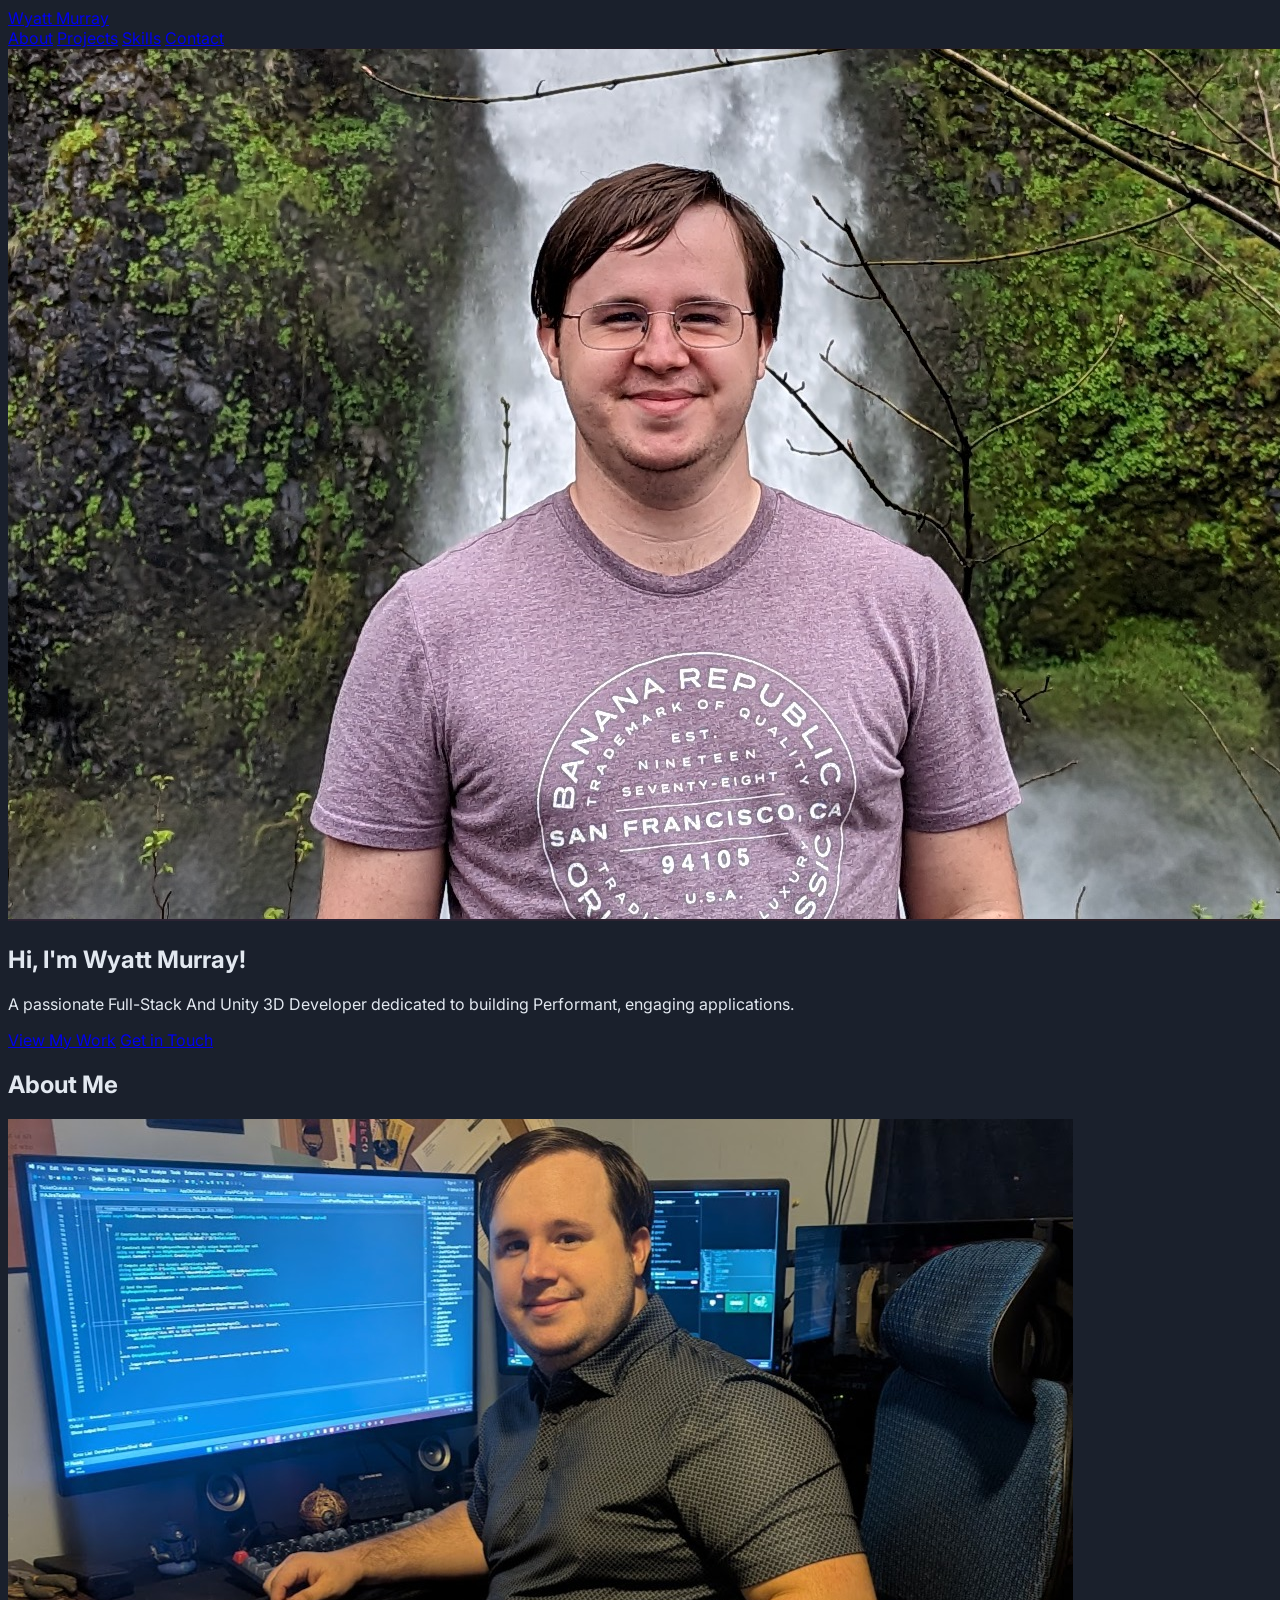
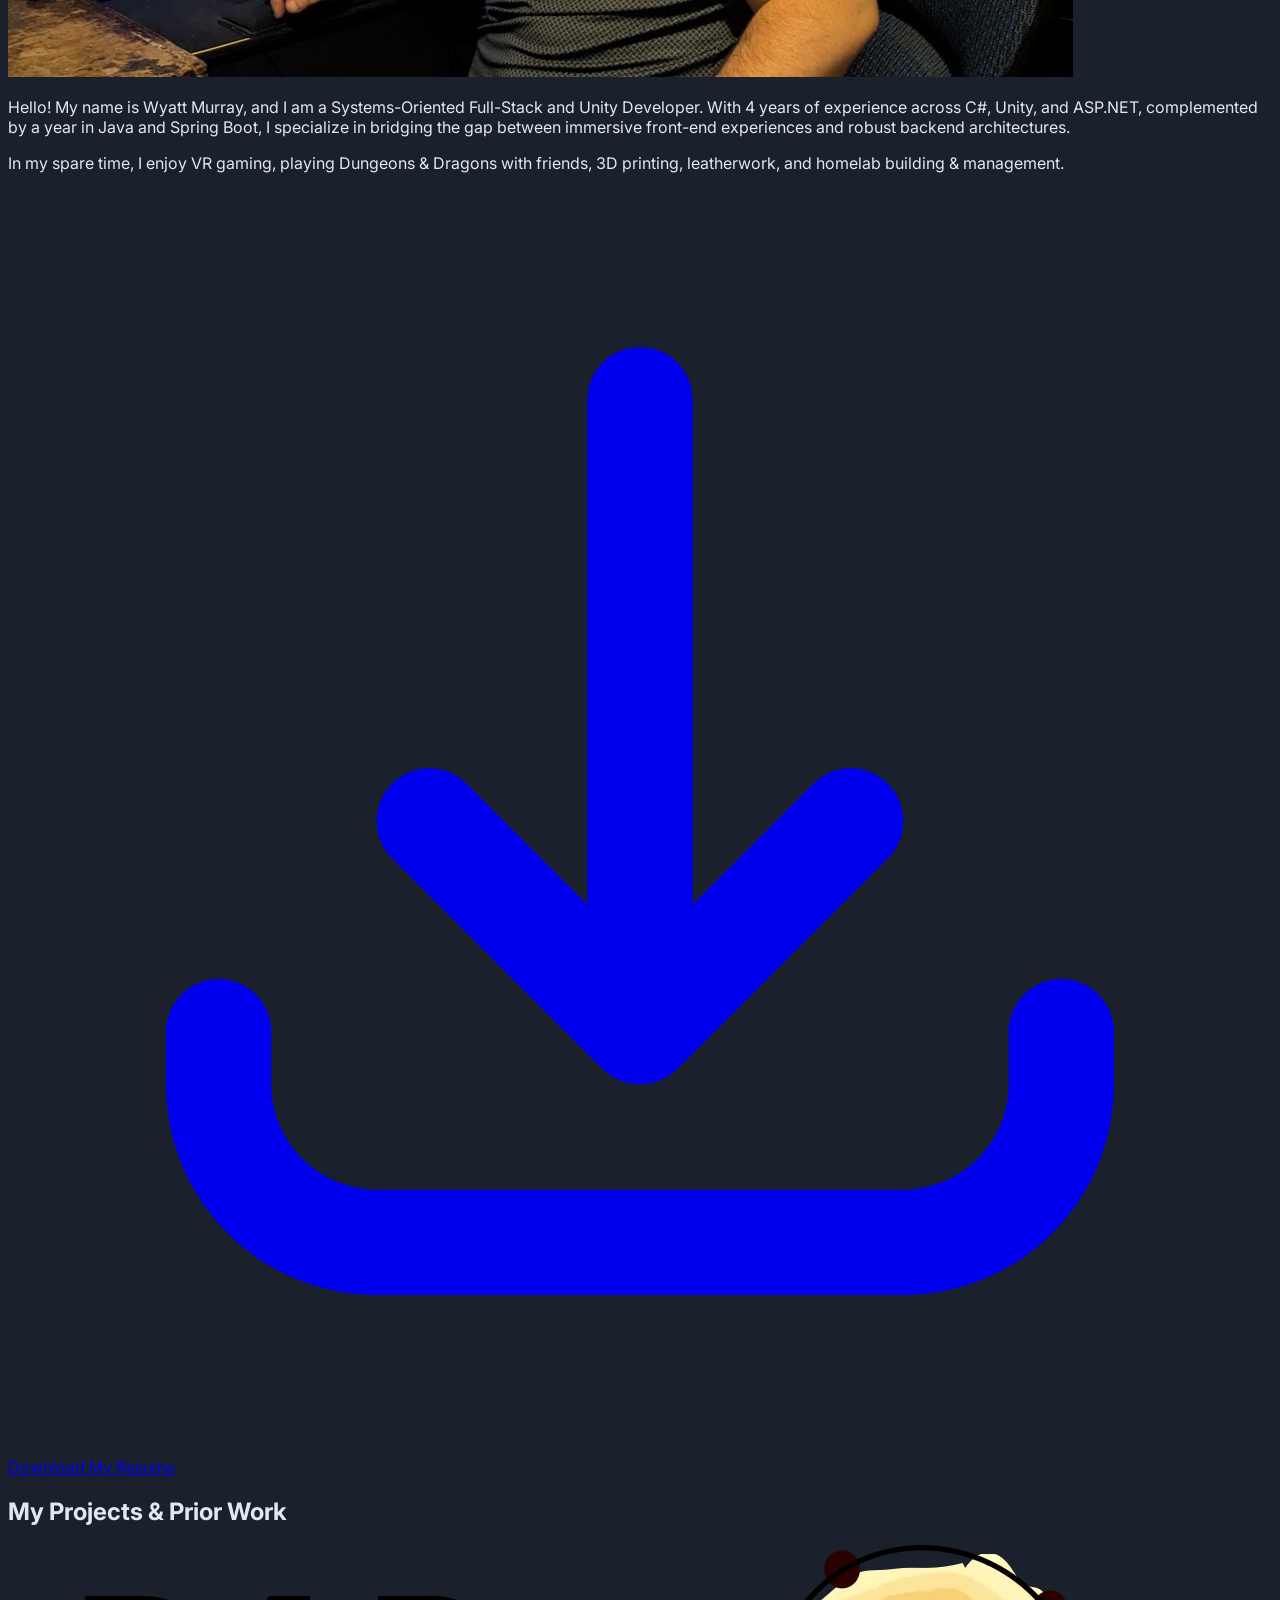
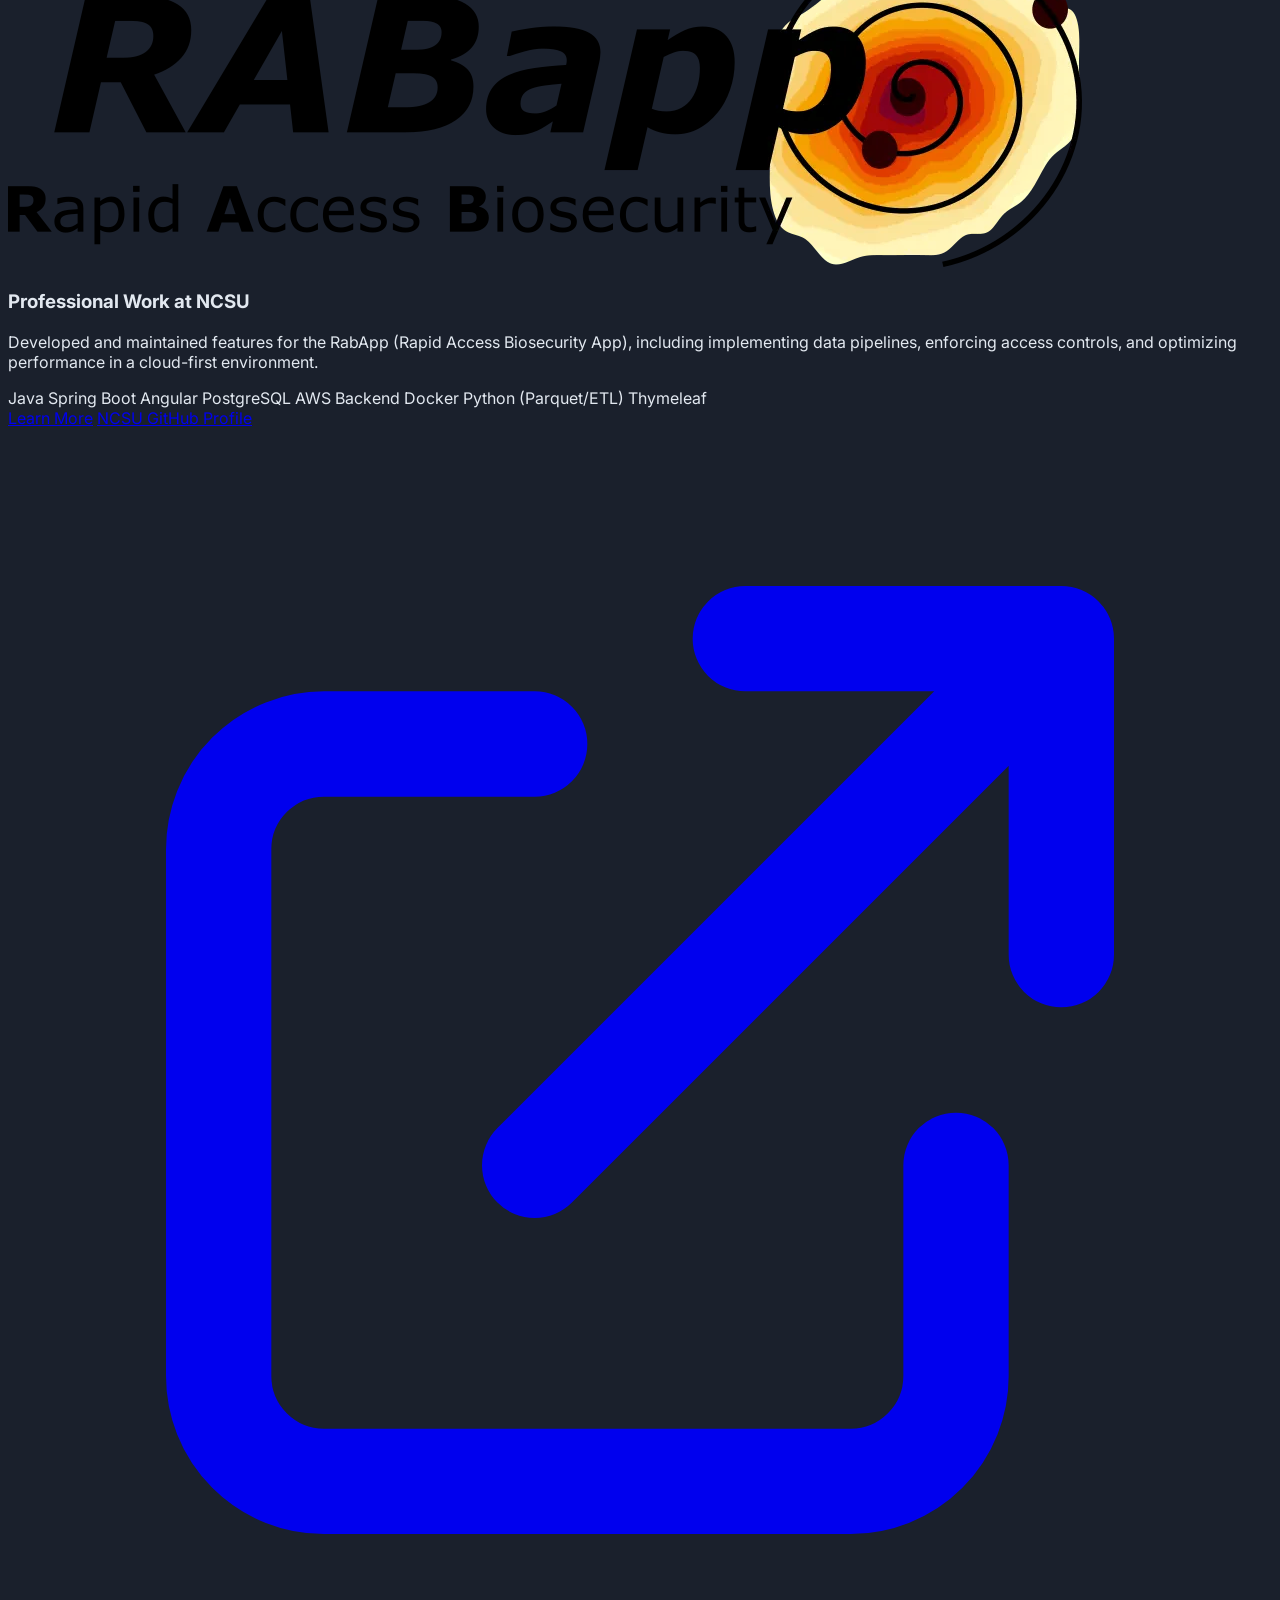
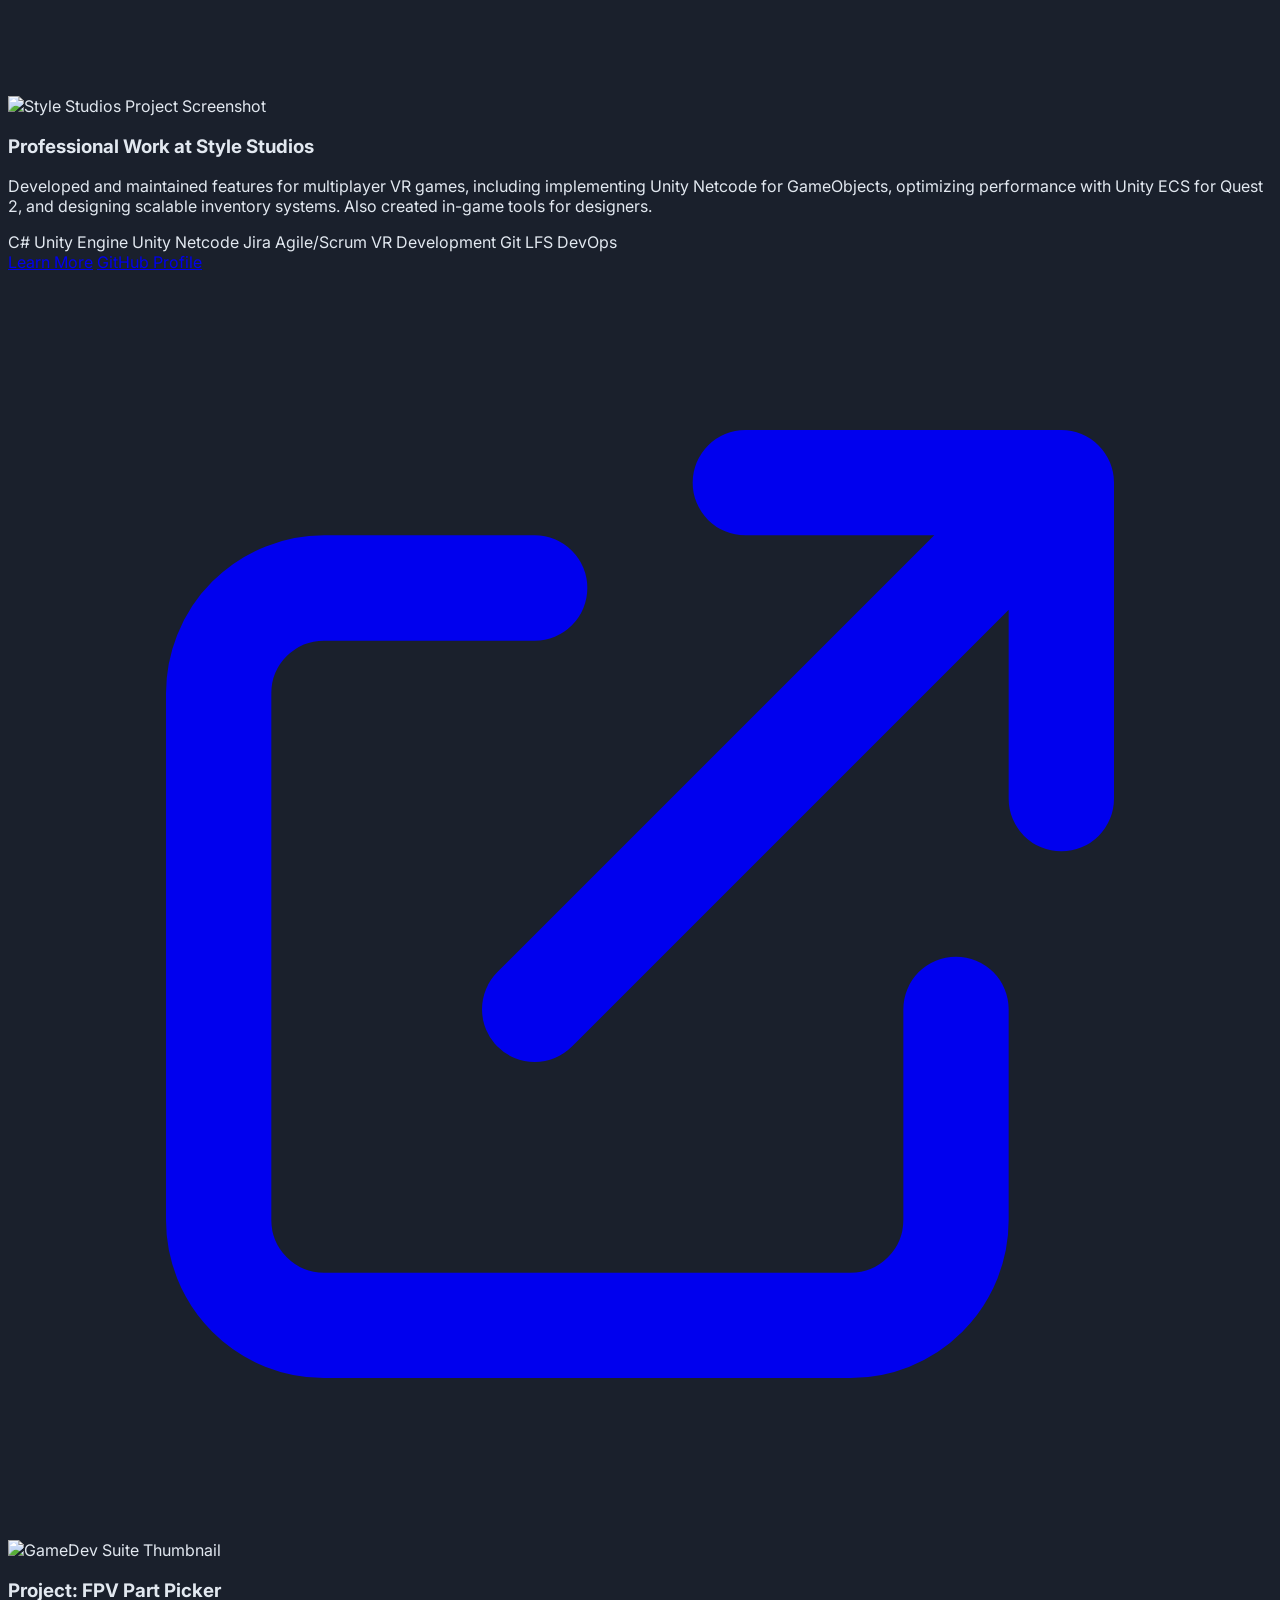
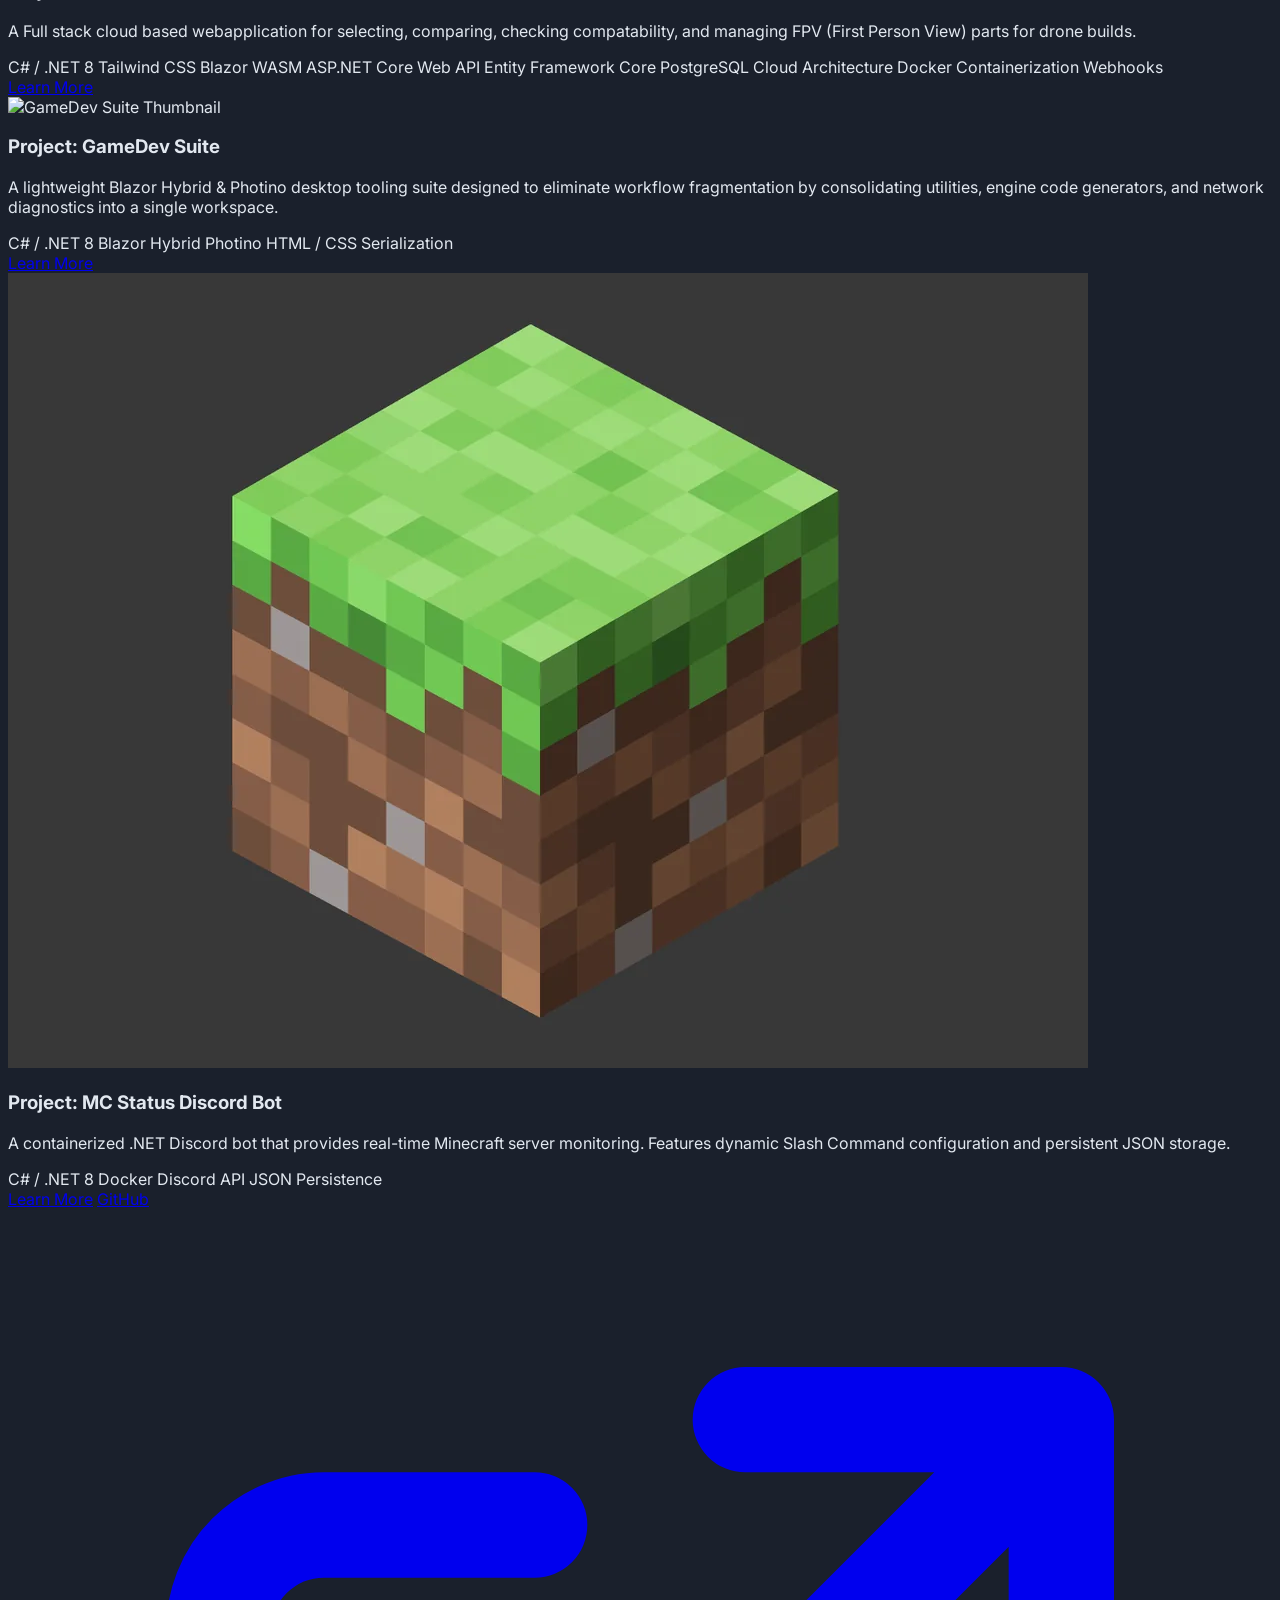
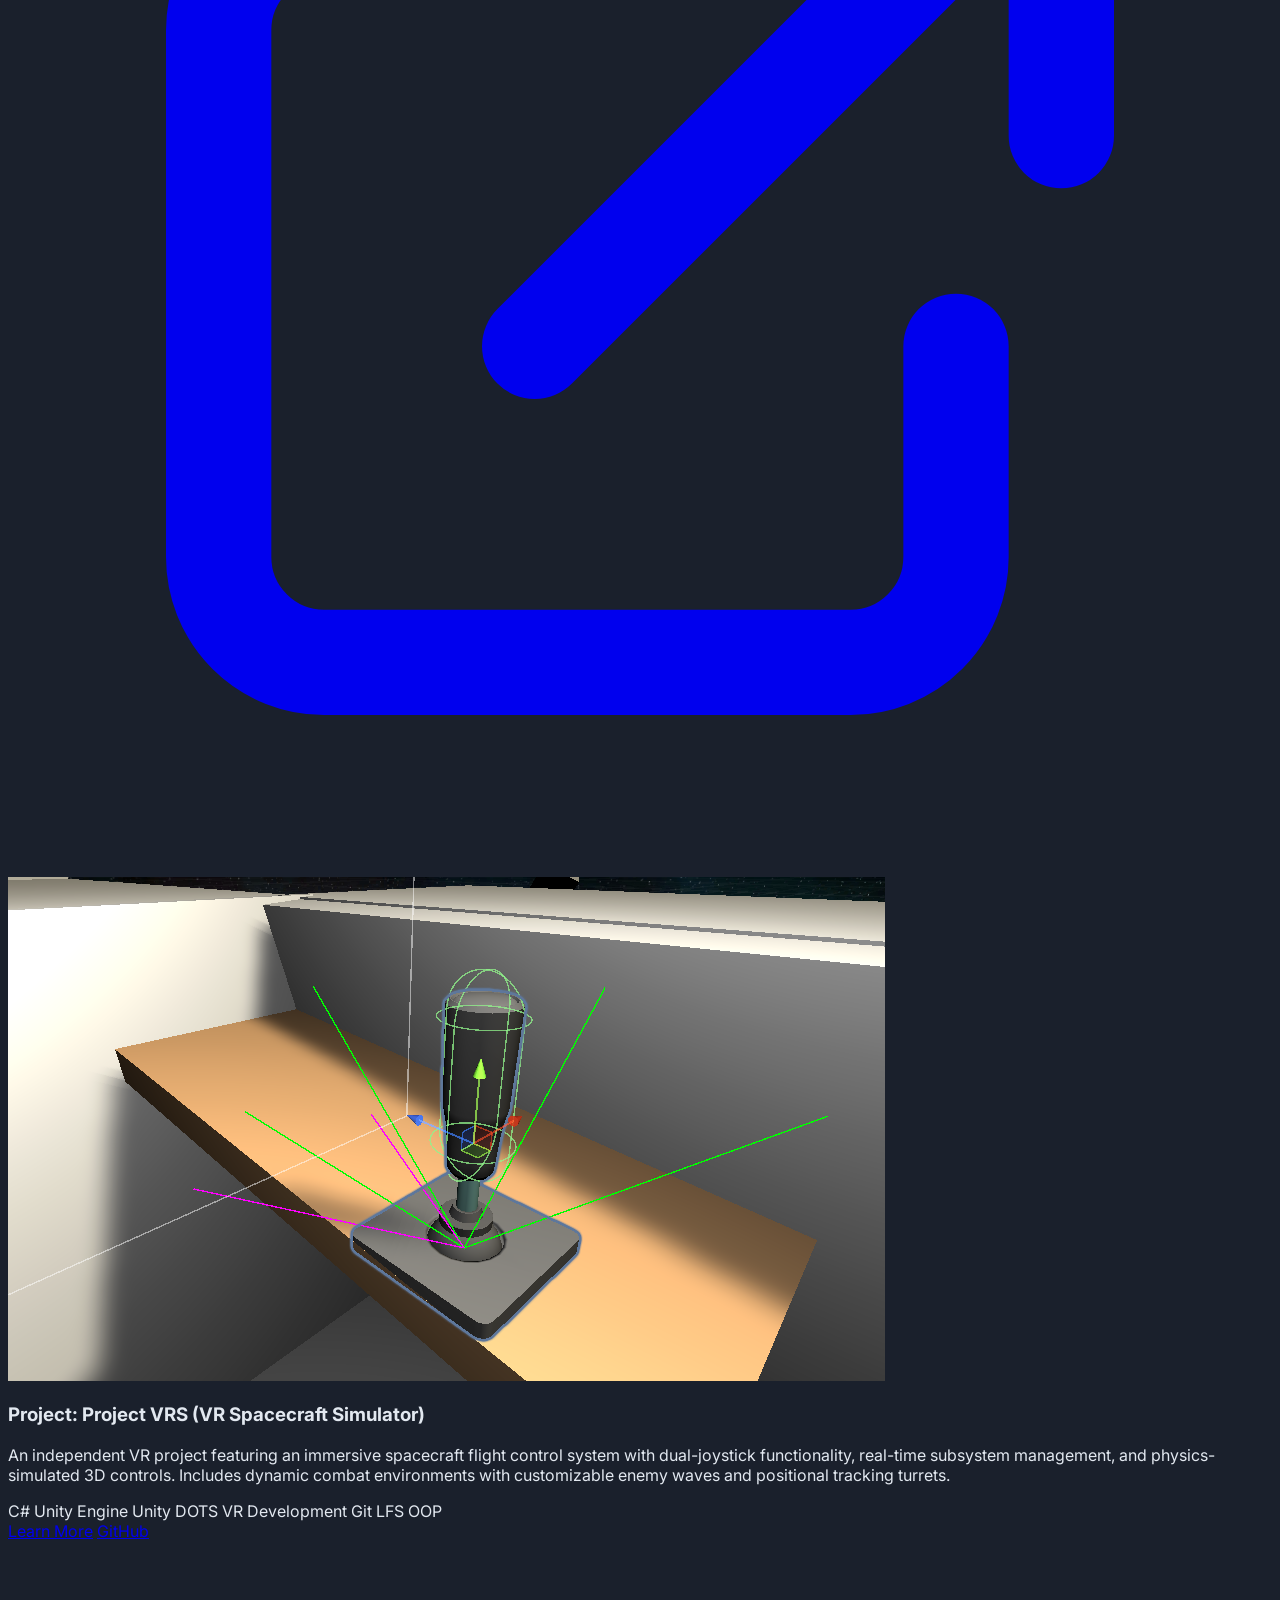
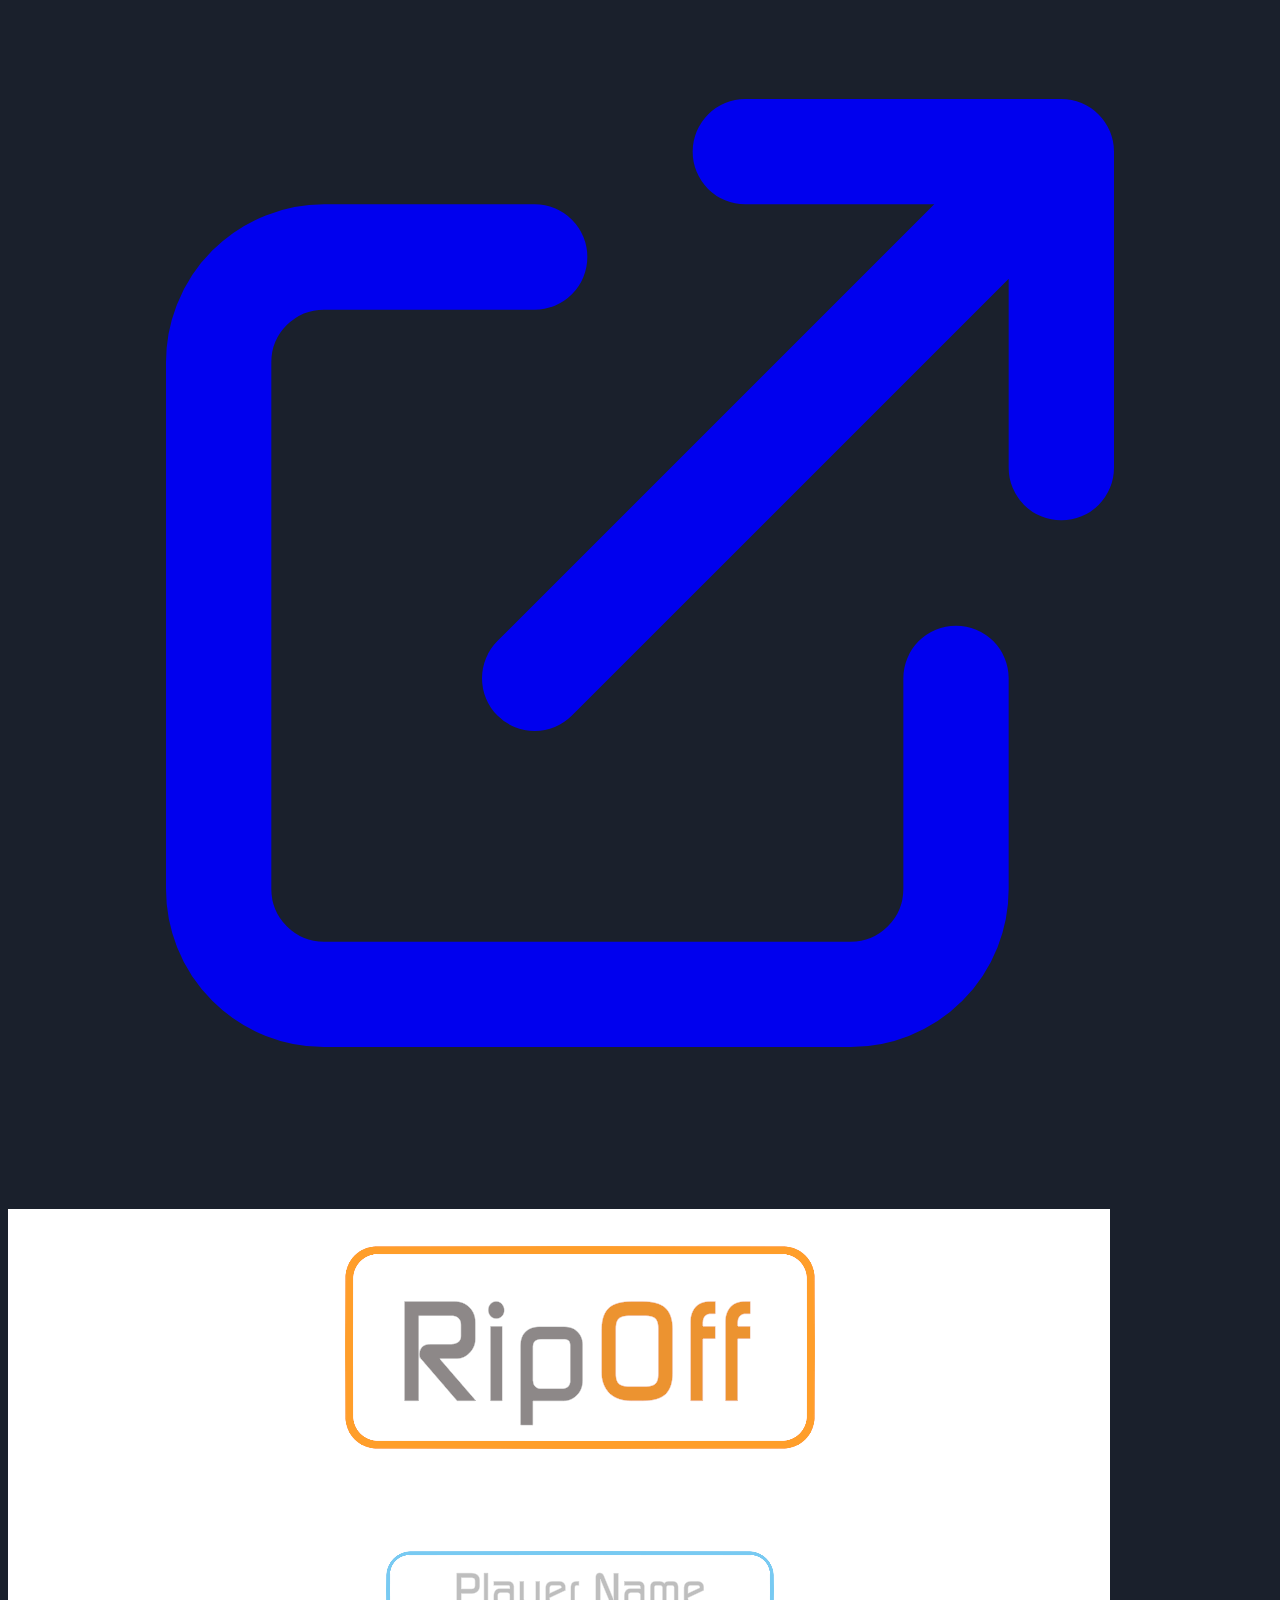
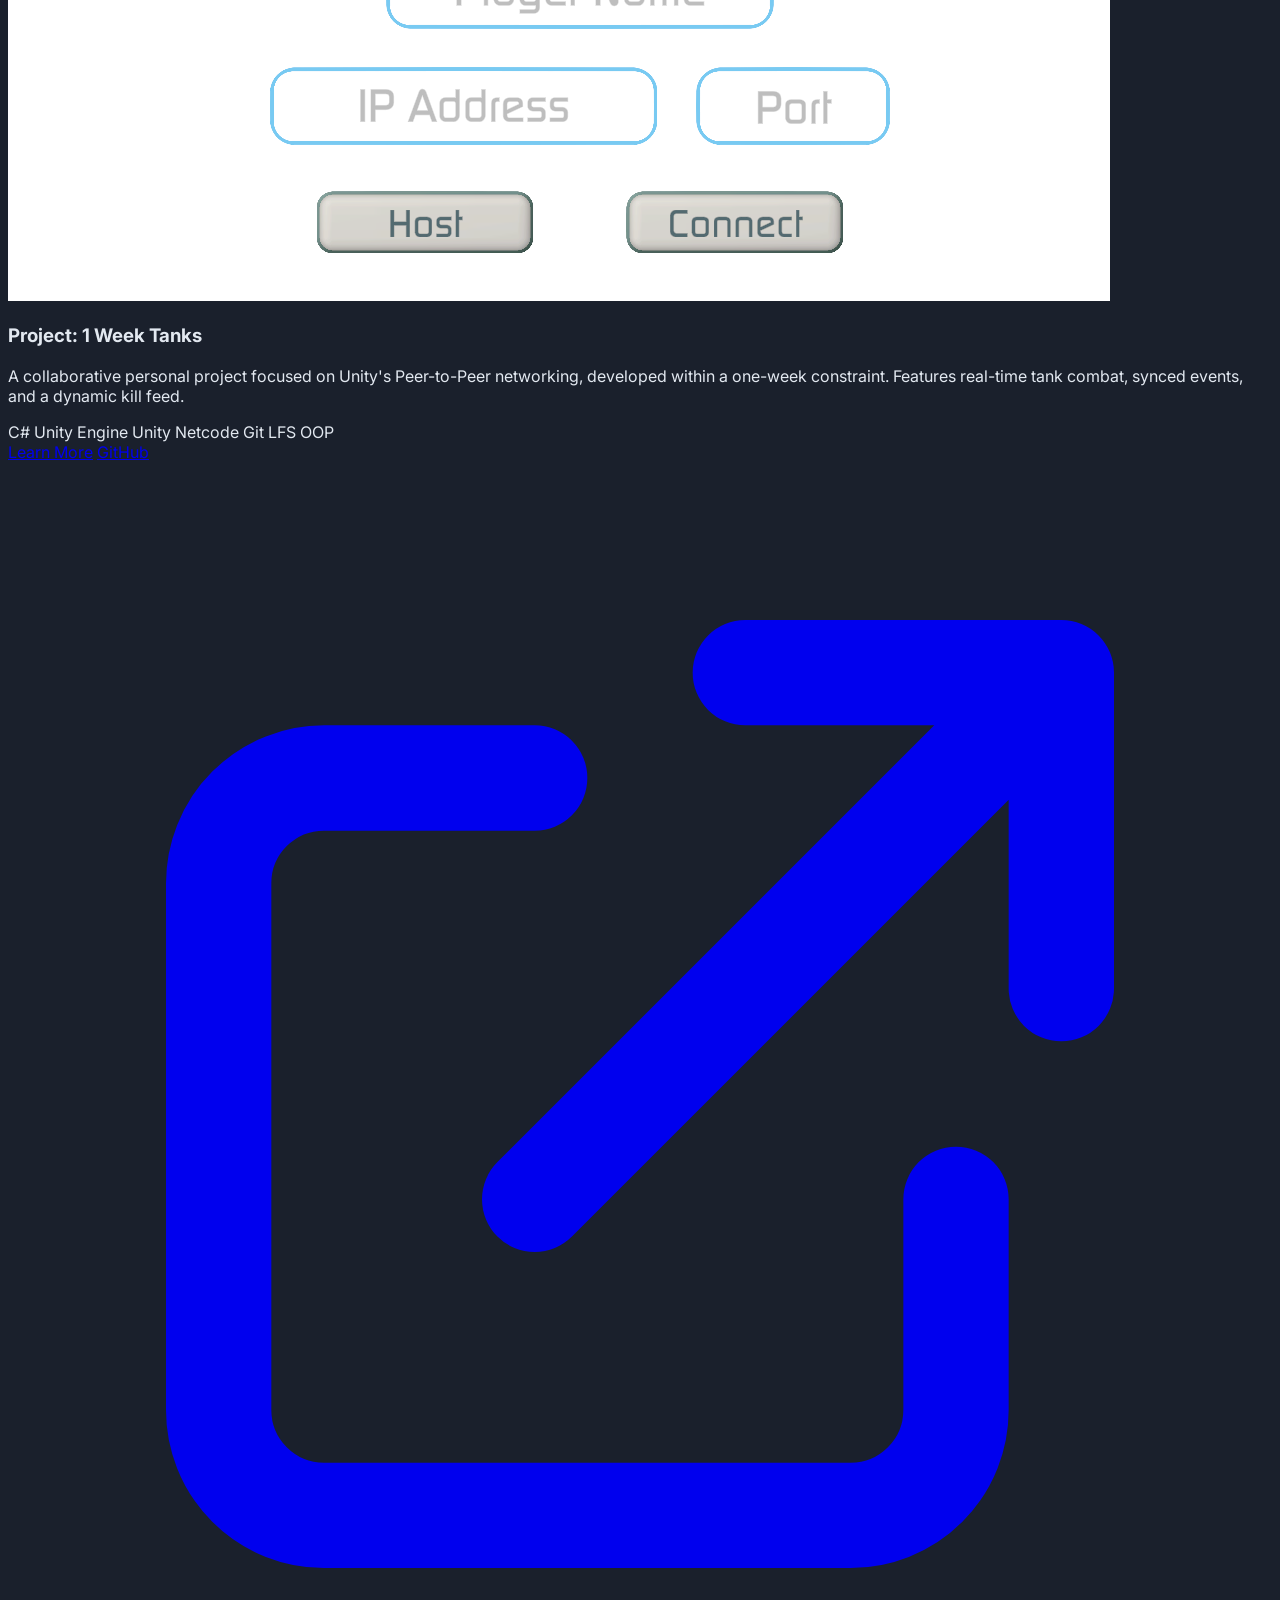
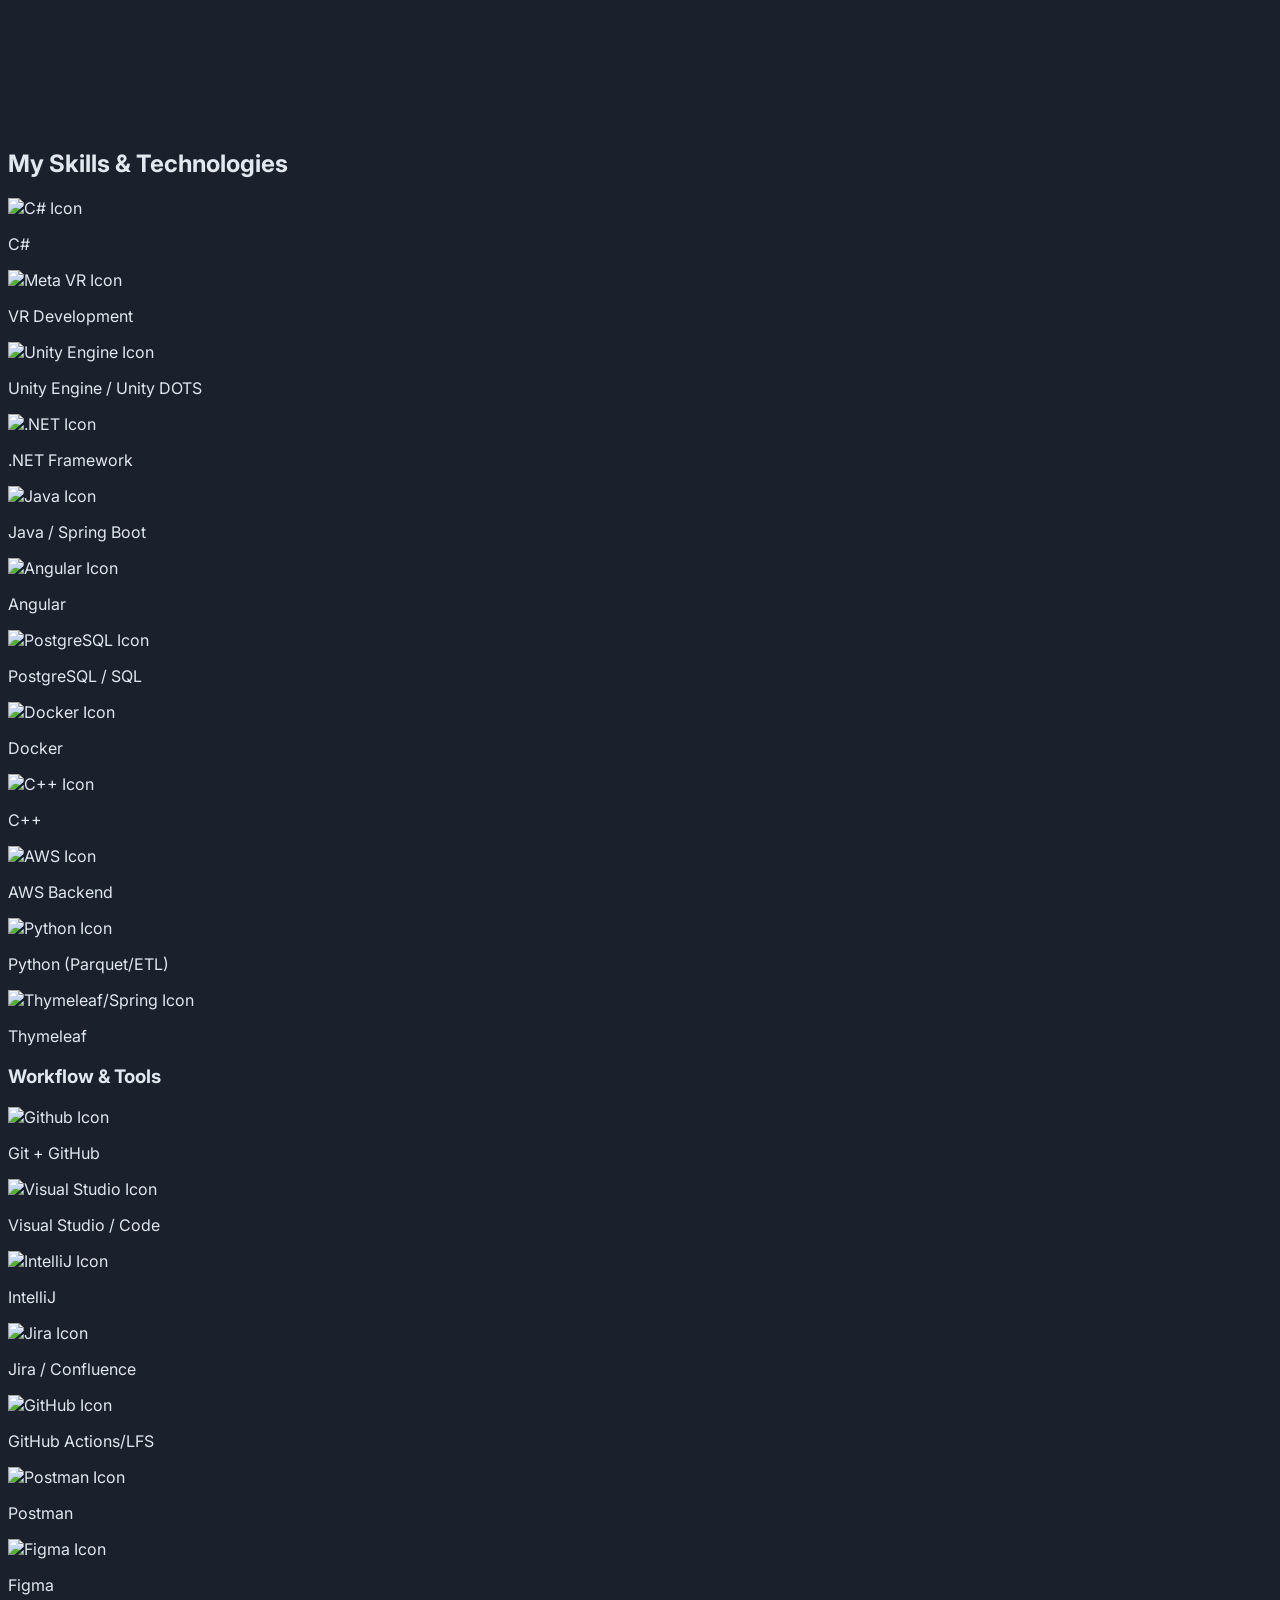
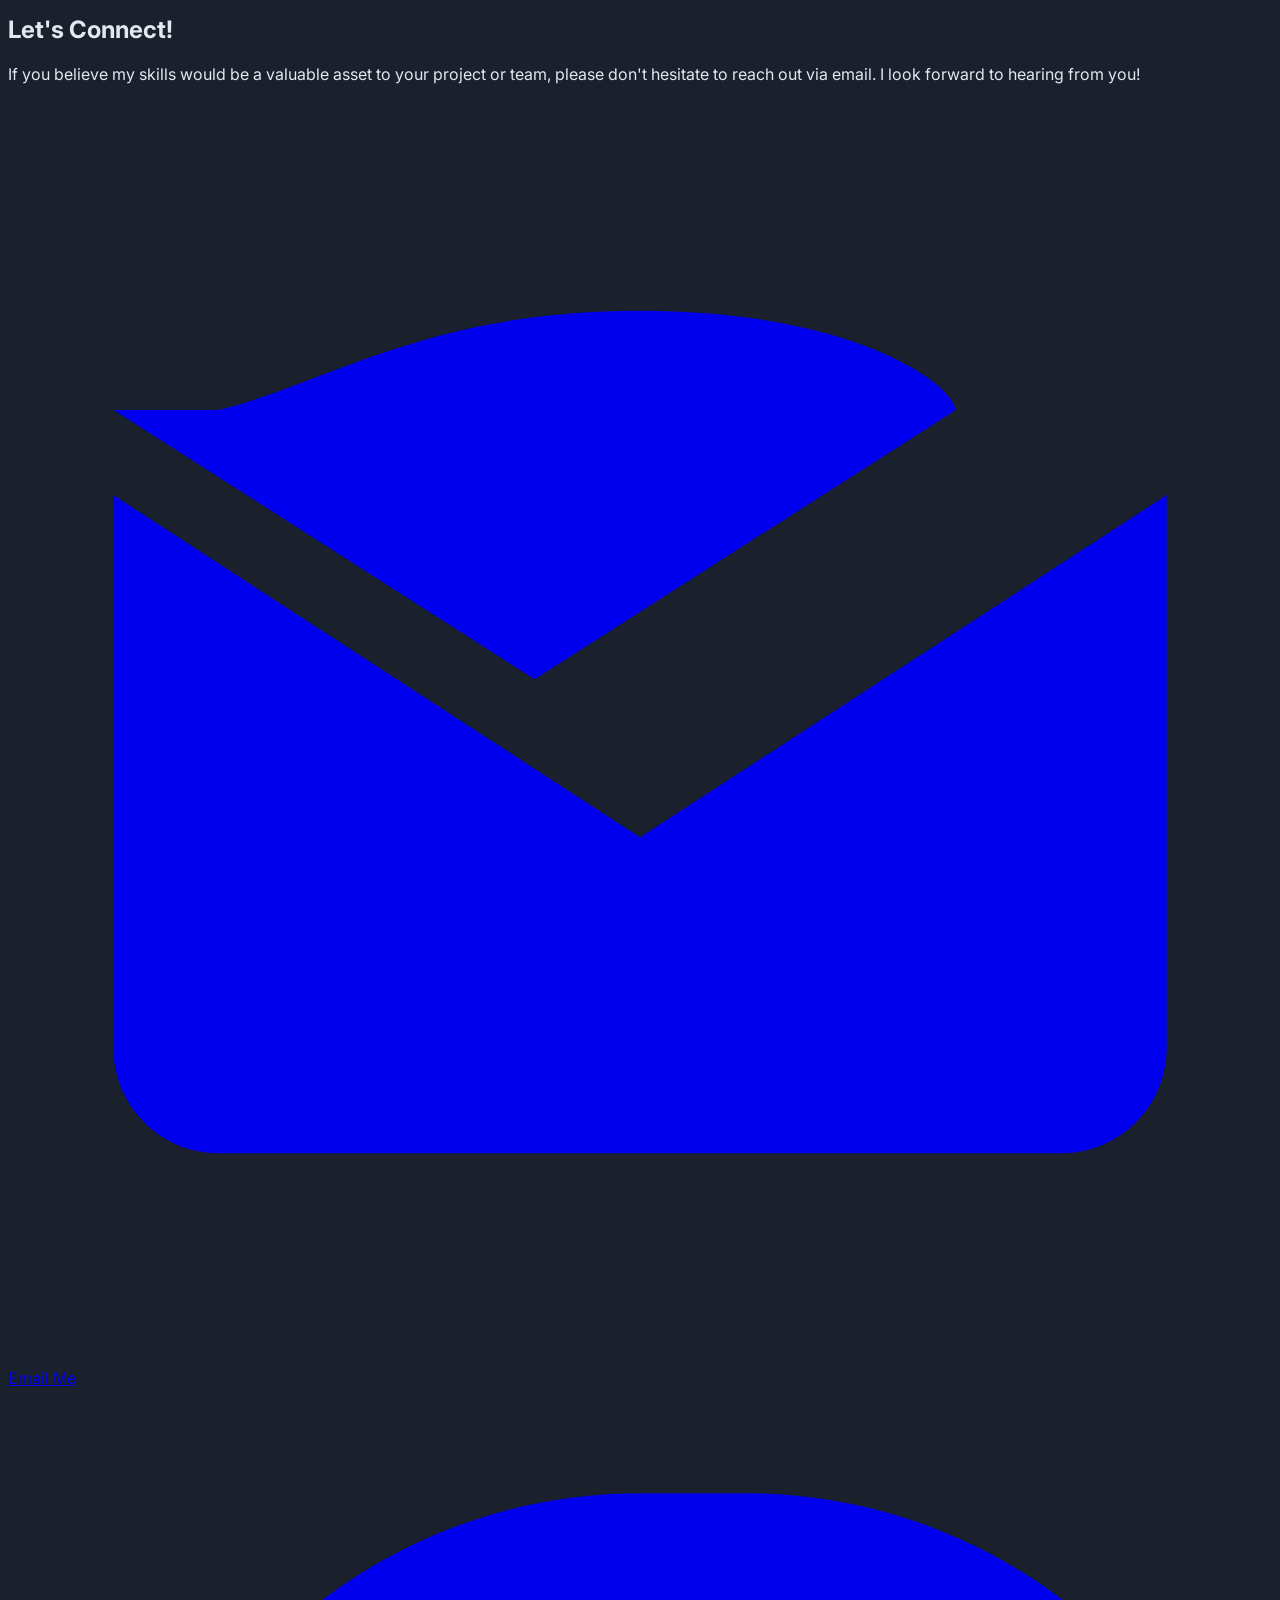
==== commit 7e51171b: "extra projects" ====
--- a/index.html
+++ b/index.html
@@ -4,24 +4,46 @@
     <meta charset="UTF-8">
     <meta name="viewport" content="width=device-width, initial-scale=1.0">
     <title>Wyatt Murray - Unity VR Programmer Portfolio</title>
-    <!-- Tailwind CSS CDN (handles layout/grid/flex/responsive utilities) -->
+    <!-- Tailwind CSS CDN -->
     <script src="https://cdn.tailwindcss.com"></script>
     <!-- Google Fonts - Inter -->
     <link href="https://fonts.googleapis.com/css2?family=Inter:wght@300;400;500;600;700&display=swap" rel="stylesheet">
-    <!-- Shared site stylesheet -->
-    <link rel="stylesheet" href="css/styles.css">
+    <style>
+        /* Custom styles for dark mode and Inter font */
+        body {
+            font-family: 'Inter', sans-serif;
+            scroll-behavior: smooth;
+            background-color: #1a202c; /* Dark background */
+            color: #e2e8f0; /* Light text color */
+        }
+        /* Custom scrollbar for a cleaner look in dark mode */
+        ::-webkit-scrollbar {
+            width: 8px;
+        }
+        ::-webkit-scrollbar-track {
+            background: #2d3748;
+            border-radius: 10px;
+        }
+        ::-webkit-scrollbar-thumb {
+            background: #4a5568;
+            border-radius: 10px;
+        }
+        ::-webkit-scrollbar-thumb:hover {
+            background: #64748b;
+        }
+    </style>
 </head>
 <body class="antialiased">
 
     <!-- Header Section -->
     <header class="bg-gray-800 shadow-sm py-4 sticky top-0 z-50 rounded-b-lg">
         <nav class="container mx-auto px-4 flex justify-between items-center">
-            <a href="#hero" class="nav-logo">Wyatt Murray</a>
+            <a href="#hero" class="text-2xl font-bold text-indigo-400 rounded-md p-2 hover:bg-gray-700 transition-colors">Wyatt Murray</a>
             <div class="flex space-x-6">
-                <a href="#about" class="nav-link">About</a>
-                <a href="#projects" class="nav-link">Projects</a>
-                <a href="#skills" class="nav-link">Skills</a>
-                <a href="#contact" class="nav-link">Contact</a>
+                <a href="#about" class="text-gray-300 hover:text-indigo-400 font-medium transition-colors rounded-md p-2 hover:bg-gray-700">About</a>
+                <a href="#projects" class="text-gray-300 hover:text-indigo-400 font-medium transition-colors rounded-md p-2 hover:bg-gray-700">Projects</a>
+                <a href="#skills" class="text-gray-300 hover:text-indigo-400 font-medium transition-colors rounded-md p-2 hover:bg-gray-700">Skills</a>
+                <a href="#contact" class="text-gray-300 hover:text-indigo-400 font-medium transition-colors rounded-md p-2 hover:bg-gray-700">Contact</a>
             </div>
         </nav>
     </header>
@@ -32,7 +54,7 @@
             <div class="flex flex-col md:flex-row items-center justify-center gap-8 md:gap-12">
                 <!-- Profile Picture -->
                 <div class="w-40 h-40 md:w-48 md:h-48 rounded-full overflow-hidden shadow-xl border-4 border-white">
-                    <img src="images/selfie.png" alt="Wyatt Murray Profile Picture" class="w-full h-full object-cover">
+                    <img src="images\selfie.png" alt="Wyatt Murray Profile Picture" class="w-full h-full object-cover">
                 </div>
                 <!-- Hero Text -->
                 <div>
@@ -41,8 +63,8 @@
                         A passionate <span class="font-semibold">Full-Stack And Unity 3D Developer</span> dedicated to building Performant, engaging applications.
                     </p>
                     <div class="flex justify-center space-x-4">
-                        <a href="#projects" class="btn btn--md btn--white btn--shadow-lg">View My Work</a>
-                        <a href="#contact" class="btn btn--md btn--outline btn--shadow-lg">Get in Touch</a>
+                        <a href="#projects" class="bg-white text-indigo-700 hover:bg-indigo-100 px-6 py-3 rounded-full font-semibold shadow-lg transform hover:scale-105 transition-all duration-300">View My Work</a>
+                        <a href="#contact" class="border border-white text-white hover:bg-white hover:text-indigo-700 px-6 py-3 rounded-full font-semibold shadow-lg transform hover:scale-105 transition-all duration-300">Get in Touch</a>
                     </div>
                 </div>
             </div>
@@ -50,9 +72,9 @@
     </section>
 
     <!-- About Section -->
-    <section id="about" class="section bg-gray-900 text-gray-200">
+    <section id="about" class="py-16 md:py-24 bg-gray-900 text-gray-200 rounded-lg shadow-md mx-auto my-8 max-w-6xl px-4">
         <div class="container mx-auto">
-            <h2 class="section-title">About Me</h2>
+            <h2 class="text-4xl font-bold text-center text-gray-100 mb-12">About Me</h2>
             <div class="flex flex-col md:flex-row items-center gap-12">
                 <div class="md:w-1/2">
                     <img src="images/workplacePhoto.JPG" alt="About Me Illustration" class="rounded-xl shadow-lg transform hover:scale-105 transition-transform duration-300">
@@ -70,7 +92,7 @@
                         In my spare time, I enjoy VR gaming, playing Dungeons & Dragons with friends, 3D printing, leatherwork, and homelab building & management.
                     </p>
                     <div class="text-center md:text-left">
-                        <a href="images/Wyatt Murray Developer Resume 3-25-26.pdf" target="_blank" class="btn btn--md btn--primary btn--shadow-md">
+                        <a href="images/Wyatt Murray Developer Resume 3-25-26.pdf" target="_blank" class="bg-indigo-600 text-white px-6 py-3 rounded-full font-semibold shadow-md hover:bg-indigo-700 transform hover:scale-105 transition-all duration-300 inline-flex items-center">
                             <svg class="w-5 h-5 mr-2" fill="none" stroke="currentColor" viewBox="0 0 24 24" xmlns="http://www.w3.org/2000/svg"><path stroke-linecap="round" stroke-linejoin="round" stroke-width="2" d="M4 16v1a3 3 0 003 3h10a3 3 0 003-3v-1m-4-4l-4 4m0 0l-4-4m4 4V4"></path></svg>
                             Download My Resume
                         </a>
@@ -81,30 +103,30 @@
     </section>
 
     <!-- Projects Section -->
-    <section id="projects" class="section bg-gray-800 text-gray-200">
+    <section id="projects" class="py-16 md:py-24 bg-gray-800 text-gray-200 rounded-lg shadow-md mx-auto my-8 max-w-6xl px-4">
         <div class="container mx-auto">
-            <h2 class="section-title">My Projects & Prior Work</h2>
+            <h2 class="text-4xl font-bold text-center text-gray-100 mb-12">My Projects & Prior Work</h2>
             <div class="grid grid-cols-1 md:grid-cols-2 lg:grid-cols-3 gap-8">
 
                 <!-- Project Card: NCSU Professional Work -->
-                <div class="project-card">
-                    <img src="./images/rabappLogo.webp" alt="NCSU Professional Work Screenshot" class="card-img card-img--contain">
+                <div class="bg-gray-900 rounded-xl shadow-lg overflow-hidden transition-transform duration-300">
+                    <img src="./images/rabappLogo.webp" alt="NCSU Professional Work Screenshot" class="w-full h-48 object-contain">
                     <div class="p-6">
                         <h3 class="text-2xl font-semibold text-gray-100 mb-2">Professional Work at NCSU</h3>
                         <p class="text-gray-300 mb-4">Developed and maintained features for the RabApp (Rapid Access Biosecurity App), including implementing data pipelines, enforcing access controls, and optimizing performance in a cloud-first environment.</p>
                         <div class="flex flex-wrap gap-2 mb-4">
-                            <span class="tag tag--indigo">Java</span>
-                            <span class="tag tag--indigo">Spring Boot</span>
-                            <span class="tag tag--indigo">Angular</span>
-                            <span class="tag tag--indigo">PostgreSQL</span>
-                            <span class="tag tag--indigo">AWS Backend</span>
-                            <span class="tag tag--indigo">Docker</span>
-                            <span class="tag tag--indigo">Python (Parquet/ETL)</span>
-                            <span class="tag tag--indigo">Thymeleaf</span>
-                        </div>
-                        <div class="flex justify-between items-center">
-                            <a href="Projects/NCSUWork.html" class="btn btn--sm btn--primary">Learn More</a>
-                            <a href="https://github.com/WM-NCSUWork" target="_blank" class="link-arrow group">
+                            <span class="bg-indigo-700 text-white text-sm font-medium px-2.5 py-0.5 rounded-full">Java</span>
+                            <span class="bg-indigo-700 text-white text-sm font-medium px-2.5 py-0.5 rounded-full">Spring Boot</span>
+                            <span class="bg-indigo-700 text-white text-sm font-medium px-2.5 py-0.5 rounded-full">Angular</span>
+                            <span class="bg-indigo-700 text-white text-sm font-medium px-2.5 py-0.5 rounded-full">PostgreSQL</span>
+                            <span class="bg-indigo-700 text-white text-sm font-medium px-2.5 py-0.5 rounded-full">AWS Backend</span>
+                            <span class="bg-indigo-700 text-white text-sm font-medium px-2.5 py-0.5 rounded-full">Docker</span>
+                            <span class="bg-indigo-700 text-white text-sm font-medium px-2.5 py-0.5 rounded-full">Python (Parquet/ETL)</span>
+                            <span class="bg-indigo-700 text-white text-sm font-medium px-2.5 py-0.5 rounded-full">Thymeleaf</span>
+                        </div>
+                        <div class="flex justify-between items-center">
+                            <a href="Projects\NCSUWork.html" class="bg-indigo-600 text-white px-4 py-2 rounded-full text-sm font-semibold hover:bg-indigo-700 transform hover:scale-105 transition-transform duration-300 transition-colors">Learn More</a>
+                            <a href="https://github.com/WM-NCSUWork" target="_blank" class="text-indigo-400 hover:text-indigo-200 font-medium flex items-center group">
                                 NCSU GitHub Profile
                                 <svg class="ml-1 w-4 h-4 group-hover:translate-x-1 transition-transform" fill="none" stroke="currentColor" viewBox="0 0 24 24" xmlns="http://www.w3.org/2000/svg"><path stroke-linecap="round" stroke-linejoin="round" stroke-width="2" d="M10 6H6a2 2 0 00-2 2v10a2 2 0 002 2h10a2 2 0 002-2v-4M14 4h6m0 0v6m0-6L10 14"></path></svg>
                             </a>
@@ -113,24 +135,24 @@
                 </div>
 
                 <!-- Project Card: Style Studios Professional Work -->
-                <div class="project-card">
-                    <img src="https://placehold.co/600x400/2d3748/e2e8f0?text=Style+Studios" alt="Style Studios Project Screenshot" class="card-img">
+                <div class="bg-gray-900 rounded-xl shadow-lg overflow-hidden transition-transform duration-300">
+                    <img src="https://placehold.co/600x400/2d3748/e2e8f0?text=Style+Studios" alt="Style Studios Project Screenshot" class="w-full h-48 object-cover">
                     <div class="p-6">
                         <h3 class="text-2xl font-semibold text-gray-100 mb-2">Professional Work at Style Studios</h3>
                         <p class="text-gray-300 mb-4">Developed and maintained features for multiplayer VR games, including implementing Unity Netcode for GameObjects, optimizing performance with Unity ECS for Quest 2, and designing scalable inventory systems. Also created in-game tools for designers.</p>
                         <div class="flex flex-wrap gap-2 mb-4">
-                            <span class="tag tag--indigo">C#</span>
-                            <span class="tag tag--indigo">Unity Engine</span>
-                            <span class="tag tag--indigo">Unity Netcode</span>
-                            <span class="tag tag--indigo">Jira</span>
-                            <span class="tag tag--indigo">Agile/Scrum</span>
-                            <span class="tag tag--indigo">VR Development</span>
-                            <span class="tag tag--indigo">Git LFS</span>
-                            <span class="tag tag--indigo">DevOps</span>
-                        </div>
-                        <div class="flex justify-between items-center">
-                            <a href="Projects/StyleStudiosWork.html" class="btn btn--sm btn--primary">Learn More</a>
-                            <a href="https://github.com/Skyfall1235" target="_blank" class="link-arrow group">
+                            <span class="bg-indigo-700 text-white text-sm font-medium px-2.5 py-0.5 rounded-full">C#</span>
+                            <span class="bg-indigo-700 text-white text-sm font-medium px-2.5 py-0.5 rounded-full">Unity Engine</span>
+                            <span class="bg-indigo-700 text-white text-sm font-medium px-2.5 py-0.5 rounded-full">Unity Netcode</span>
+                            <span class="bg-indigo-700 text-white text-sm font-medium px-2.5 py-0.5 rounded-full">Jira</span>
+                            <span class="bg-indigo-700 text-white text-sm font-medium px-2.5 py-0.5 rounded-full">Agile/Scrum</span>
+                            <span class="bg-indigo-700 text-white text-sm font-medium px-2.5 py-0.5 rounded-full">VR Development</span>
+                            <span class="bg-indigo-700 text-white text-sm font-medium px-2.5 py-0.5 rounded-full">Git LFS</span>
+                            <span class="bg-indigo-700 text-white text-sm font-medium px-2.5 py-0.5 rounded-full">DevOps</span>
+                        </div>
+                        <div class="flex justify-between items-center">
+                            <a href="Projects\StyleStudiosWork.html" class="bg-indigo-600 text-white px-4 py-2 rounded-full text-sm font-semibold hover:bg-indigo-700 transform hover:scale-105 transition-transform duration-300 transition-colors">Learn More</a>
+                            <a href="https://github.com/Skyfall1235" target="_blank" class="text-indigo-400 hover:text-indigo-200 font-medium flex items-center group">
                                 GitHub Profile
                                 <svg class="ml-1 w-4 h-4 group-hover:translate-x-1 transition-transform" fill="none" stroke="currentColor" viewBox="0 0 24 24" xmlns="http://www.w3.org/2000/svg"><path stroke-linecap="round" stroke-linejoin="round" stroke-width="2" d="M10 6H6a2 2 0 00-2 2v10a2 2 0 002 2h10a2 2 0 002-2v-4M14 4h6m0 0v6m0-6L10 14"></path></svg>
                             </a>
@@ -138,21 +160,67 @@
                     </div>
                 </div>
 
+                <div class="bg-gray-900 rounded-xl shadow-lg overflow-hidden transition-transform duration-300">
+                    <img src="./images/GameDevSuiteIco.webp" alt="GameDev Suite Thumbnail" class="w-full h-48 object-cover">
+                    <div class="p-6">
+                        <h3 class="text-2xl font-semibold text-gray-100 mb-2">Project: FPV Part Picker</h3>
+                        <p class="text-gray-300 mb-4">A Full stack cloud based webapplication for selecting, comparing, checking compatability, and managing FPV (First Person View) parts for drone builds.</p>
+                        <div class="flex flex-wrap gap-2 mb-4">
+                            <span class="bg-blue-700 text-white text-sm font-medium px-2.5 py-0.5 rounded-full">C# / .NET 8</span>
+                            
+                            <span class="bg-blue-700 text-white text-sm font-medium px-2.5 py-0.5 rounded-full">Tailwind CSS</span>
+                            <span class="bg-blue-700 text-white text-sm font-medium px-2.5 py-0.5 rounded-full">Blazor WASM</span>
+                            <span class="bg-blue-700 text-white text-sm font-medium px-2.5 py-0.5 rounded-full">ASP.NET Core Web API</span>
+                            <span class="bg-blue-700 text-white text-sm font-medium px-2.5 py-0.5 rounded-full">Entity Framework Core</span>
+                            <span class="bg-blue-700 text-white text-sm font-medium px-2.5 py-0.5 rounded-full">PostgreSQL</span>
+                            <span class="bg-blue-700 text-white text-sm font-medium px-2.5 py-0.5 rounded-full">Cloud Architecture</span>
+                            <span class="bg-blue-700 text-white text-sm font-medium px-2.5 py-0.5 rounded-full">Docker</span>
+                            <span class="bg-blue-700 text-white text-sm font-medium px-2.5 py-0.5 rounded-full">Containerization</span>
+                            <span class="bg-blue-700 text-white text-sm font-medium px-2.5 py-0.5 rounded-full">Webhooks</span>
+                        </div>
+                        <div class="flex justify-between items-center">
+                            <a href="Projects/FPVPartPicker.html" class="bg-indigo-600 text-white px-4 py-2 rounded-full text-sm font-semibold hover:bg-indigo-700 transform hover:scale-105 transition-transform duration-300">
+                                Learn More
+                            </a>
+                        </div>
+                    </div>
+                </div>
+
+                <div class="bg-gray-900 rounded-xl shadow-lg overflow-hidden transition-transform duration-300">
+                    <img src="./images/GameDevSuiteIco.webp" alt="GameDev Suite Thumbnail" class="w-full h-48 object-cover">
+                    <div class="p-6">
+                        <h3 class="text-2xl font-semibold text-gray-100 mb-2">Project: GameDev Suite</h3>
+                        <p class="text-gray-300 mb-4">A lightweight Blazor Hybrid & Photino desktop tooling suite designed to eliminate workflow fragmentation by consolidating utilities, engine code generators, and network diagnostics into a single workspace.</p>
+                        <div class="flex flex-wrap gap-2 mb-4">
+                            <span class="bg-blue-700 text-white text-sm font-medium px-2.5 py-0.5 rounded-full">C# / .NET 8</span>
+                            <span class="bg-blue-700 text-white text-sm font-medium px-2.5 py-0.5 rounded-full">Blazor Hybrid</span>
+                            <span class="bg-blue-700 text-white text-sm font-medium px-2.5 py-0.5 rounded-full">Photino</span>
+                            <span class="bg-blue-700 text-white text-sm font-medium px-2.5 py-0.5 rounded-full">HTML / CSS</span>
+                            <span class="bg-blue-700 text-white text-sm font-medium px-2.5 py-0.5 rounded-full">Serialization</span>
+                        </div>
+                        <div class="flex justify-between items-center">
+                            <a href="Projects/GameDevSuite.html" class="bg-indigo-600 text-white px-4 py-2 rounded-full text-sm font-semibold hover:bg-indigo-700 transform hover:scale-105 transition-transform duration-300">
+                                Learn More
+                            </a>
+                        </div>
+                    </div>
+                </div>
+
                 <!-- Project Card: MC Status Bot -->
-                <div class="project-card">
-                    <img src="./images/MCBotIco.webp" alt="MC Status Bot Thumbnail" class="card-img">
-                    <div class="p-6">
-                        <h3 class="text-2xl font-semibold text-gray-100 mb-2">MC Status Discord Bot</h3>
+                <div class="bg-gray-900 rounded-xl shadow-lg overflow-hidden transition-transform duration-300">
+                    <img src="./images/MCBotIco.webp" alt="MC Status Bot Thumbnail" class="w-full h-48 object-cover">
+                    <div class="p-6">
+                        <h3 class="text-2xl font-semibold text-gray-100 mb-2">Project: MC Status Discord Bot</h3>
                         <p class="text-gray-300 mb-4">A containerized .NET Discord bot that provides real-time Minecraft server monitoring. Features dynamic Slash Command configuration and persistent JSON storage.</p>
                         <div class="flex flex-wrap gap-2 mb-4">
-                            <span class="tag tag--blue">C# / .NET 8</span>
-                            <span class="tag tag--blue">Docker</span>
-                            <span class="tag tag--blue">Discord API</span>
-                            <span class="tag tag--blue">JSON Persistence</span>
-                        </div>
-                        <div class="flex justify-between items-center">
-                            <a href="Projects/MCDiscordBot.html" class="btn btn--sm btn--primary">Learn More</a>
-                            <a href="https://github.com/Skyfall1235/AMinecraftServerDiscordBot" target="_blank" class="link-arrow group">
+                            <span class="bg-blue-700 text-white text-sm font-medium px-2.5 py-0.5 rounded-full">C# / .NET 8</span>
+                            <span class="bg-blue-700 text-white text-sm font-medium px-2.5 py-0.5 rounded-full">Docker</span>
+                            <span class="bg-blue-700 text-white text-sm font-medium px-2.5 py-0.5 rounded-full">Discord API</span>
+                            <span class="bg-blue-700 text-white text-sm font-medium px-2.5 py-0.5 rounded-full">JSON Persistence</span>
+                        </div>
+                        <div class="flex justify-between items-center">
+                            <a href="Projects\MCDiscordBot.html" class="bg-indigo-600 text-white px-4 py-2 rounded-full text-sm font-semibold hover:bg-indigo-700 transform hover:scale-105 transition-transform duration-300">Learn More</a>
+                            <a href="https://github.com/Skyfall1235/AMinecraftServerDiscordBot" target="_blank" class="text-indigo-400 hover:text-indigo-200 font-medium flex items-center group">
                                 GitHub
                                 <svg class="ml-1 w-4 h-4 group-hover:translate-x-1 transition-transform" fill="none" stroke="currentColor" viewBox="0 0 24 24" xmlns="http://www.w3.org/2000/svg"><path stroke-linecap="round" stroke-linejoin="round" stroke-width="2" d="M10 6H6a2 2 0 00-2 2v10a2 2 0 002 2h10a2 2 0 002-2v-4M14 4h6m0 0v6m0-6L10 14"></path></svg>
                             </a>
@@ -161,22 +229,22 @@
                 </div>
 
                 <!-- Project Card: Project VRS -->
-                <div class="project-card">
-                    <img src="./images/VRS Joystick.png" alt="Project VRS Thumbnail" class="card-img">
-                    <div class="p-6">
-                        <h3 class="text-2xl font-semibold text-gray-100 mb-2">Project VRS (VR Spacecraft Simulator)</h3>
+                <div class="bg-gray-900 rounded-xl shadow-lg overflow-hidden transition-transform duration-300">
+                    <img src="./images\VRS Joystick.png" alt="Project VRS Thumbnail" class="w-full h-48 object-cover">
+                    <div class="p-6">
+                        <h3 class="text-2xl font-semibold text-gray-100 mb-2">Project: Project VRS (VR Spacecraft Simulator)</h3>
                         <p class="text-gray-300 mb-4">An independent VR project featuring an immersive spacecraft flight control system with dual-joystick functionality, real-time subsystem management, and physics-simulated 3D controls. Includes dynamic combat environments with customizable enemy waves and positional tracking turrets.</p>
                         <div class="flex flex-wrap gap-2 mb-4">
-                            <span class="tag tag--green">C#</span>
-                            <span class="tag tag--green">Unity Engine</span>
-                            <span class="tag tag--green">Unity DOTS</span>
-                            <span class="tag tag--green">VR Development</span>
-                            <span class="tag tag--green">Git LFS</span>
-                            <span class="tag tag--green">OOP</span>
-                        </div>
-                        <div class="flex justify-between items-center">
-                            <a href="Projects/ProjectVRS.html" class="btn btn--sm btn--primary">Learn More</a>
-                            <a href="https://github.com/Skyfall1235/VR-Spaceship-Game" target="_blank" class="link-arrow group">
+                            <span class="bg-green-700 text-white text-sm font-medium px-2.5 py-0.5 rounded-full">C#</span>
+                            <span class="bg-green-700 text-white text-sm font-medium px-2.5 py-0.5 rounded-full">Unity Engine</span>
+                            <span class="bg-green-700 text-white text-sm font-medium px-2.5 py-0.5 rounded-full">Unity DOTS</span>
+                            <span class="bg-green-700 text-white text-sm font-medium px-2.5 py-0.5 rounded-full">VR Development</span>
+                            <span class="bg-green-700 text-white text-sm font-medium px-2.5 py-0.5 rounded-full">Git LFS</span>
+                            <span class="bg-green-700 text-white text-sm font-medium px-2.5 py-0.5 rounded-full">OOP</span>
+                        </div>
+                        <div class="flex justify-between items-center">
+                            <a href="Projects\ProjectVRS.html" class="bg-indigo-600 text-white px-4 py-2 rounded-full text-sm font-semibold hover:bg-indigo-700 transform hover:scale-105 transition-transform duration-300 transition-colors">Learn More</a>
+                            <a href="https://github.com/Skyfall1235/VR-Spaceship-Game" target="_blank" class="text-indigo-400 hover:text-indigo-200 font-medium flex items-center group">
                                 GitHub
                                 <svg class="ml-1 w-4 h-4 group-hover:translate-x-1 transition-transform" fill="none" stroke="currentColor" viewBox="0 0 24 24" xmlns="http://www.w3.org/2000/svg"><path stroke-linecap="round" stroke-linejoin="round" stroke-width="2" d="M10 6H6a2 2 0 00-2 2v10a2 2 0 002 2h10a2 2 0 002-2v-4M14 4h6m0 0v6m0-6L10 14"></path></svg>
                             </a>
@@ -185,174 +253,144 @@
                 </div>
 
                 <!-- 1Week Tanks project card -->
-                <div class="project-card">
-                    <img src="./images/RIPOFF.png" alt="1 Week Tanks Thumbnail" class="card-img">
-                    <div class="p-6">
-                        <h3 class="text-2xl font-semibold text-gray-100 mb-2">1 Week Tanks</h3>
-                        <p class="text-gray-300 mb-4">A collaborative personal project focused on Unity's Peer-to-Peer networking, developed within a one-week constraint. Features real-time tank combat, synced events, and a dynamic kill feed.</p>
-                        <div class="flex flex-wrap gap-2 mb-4">
-                            <span class="tag tag--purple">C#</span>
-                            <span class="tag tag--purple">Unity Engine</span>
-                            <span class="tag tag--purple">Unity Netcode</span>
-                            <span class="tag tag--purple">Git LFS</span>
-                            <span class="tag tag--purple">OOP</span>
-                        </div>
-                        <div class="flex justify-between items-center">
-                            <a href="Projects/1WeekTanks.html" class="btn btn--sm btn--primary">Learn More</a>
-                            <a href="https://github.com/Skyfall1235/1weekTanks" target="_blank" class="link-arrow group">
-                                GitHub
-                                <svg class="ml-1 w-4 h-4 group-hover:translate-x-1 transition-transform" fill="none" stroke="currentColor" viewBox="0 0 24 24" xmlns="http://www.w3.org/2000/svg"><path stroke-linecap="round" stroke-linejoin="round" stroke-width="2" d="M10 6H6a2 2 0 00-2 2v10a2 2 0 002 2h10a2 2 0 002-2v-4M14 4h6m0 0v6m0-6L10 14"></path></svg>
-                            </a>
-                        </div>
-                    </div>
-                </div>
-            </div>
-        </div>
+                <div class="bg-gray-900 rounded-xl shadow-lg overflow-hidden transition-transform duration-300">
+            <img src="./images\RIPOFF.png" alt="1 Week Tanks Thumbnail" class="w-full h-48 object-cover">
+            <div class="p-6">
+                <h3 class="text-2xl font-semibold text-gray-100 mb-2">Project: 1 Week Tanks</h3>
+                <p class="text-gray-300 mb-4">A collaborative personal project focused on Unity's Peer-to-Peer networking, developed within a one-week constraint. Features real-time tank combat, synced events, and a dynamic kill feed.</p>
+                <div class="flex flex-wrap gap-2 mb-4">
+                    <span class="bg-purple-700 text-white text-sm font-medium px-2.5 py-0.5 rounded-full">C#</span>
+                    <span class="bg-purple-700 text-white text-sm font-medium px-2.5 py-0.5 rounded-full">Unity Engine</span>
+                    <span class="bg-purple-700 text-white text-sm font-medium px-2.5 py-0.5 rounded-full">Unity Netcode</span>
+                    <span class="bg-purple-700 text-white text-sm font-medium px-2.5 py-0.5 rounded-full">Git LFS</span>
+                    <span class="bg-purple-700 text-white text-sm font-medium px-2.5 py-0.5 rounded-full">OOP</span>
+                </div>
+                <div class="flex justify-between items-center">
+                    <a href="Projects\1WeekTanks.html" class="bg-indigo-600 text-white px-4 py-2 rounded-full text-sm font-semibold hover:bg-indigo-700 transform hover:scale-105 transition-transform duration-300 transition-colors">Learn More</a>
+                    <a href="https://github.com/Skyfall1235/1weekTanks" target="_blank" class="text-indigo-400 hover:text-indigo-200 font-medium flex items-center group">
+                GitHub
+                        <svg class="ml-1 w-4 h-4 group-hover:translate-x-1 transition-transform" fill="none" stroke="currentColor" viewBox="0 0 24 24" xmlns="http://www.w3.org/2000/svg"><path stroke-linecap="round" stroke-linejoin="round" stroke-width="2" d="M10 6H6a2 2 0 00-2 2v10a2 2 0 002 2h10a2 2 0 002-2v-4M14 4h6m0 0v6m0-6L10 14"></path></svg>
+                    </a>
+                </div>
+            </div>
+        </div>
+    </div>
+</div>
+
     </section>
-
-    <!-- Certifications Section -->
-    <section id="skills" class="section bg-gray-900 text-gray-200">
-        <div class="container mx-auto">
-
+    <!-- Skills Section -->
+    <section id="skills" class="py-16 md:py-24 bg-gray-900 text-gray-200 rounded-lg shadow-md mx-auto my-8 max-w-6xl px-4">
+    <div class="container mx-auto">
+        <h2 class="text-4xl font-bold text-center text-gray-100 mb-12">My Skills & Technologies</h2>
+        
+        <div class="grid grid-cols-2 md:grid-cols-3 lg:grid-cols-4 gap-4 text-center">
+            <div class="bg-gray-700 p-4 rounded-xl shadow-sm hover:shadow-md transition-shadow duration-300">
+                <img src="https://cdn.jsdelivr.net/gh/devicons/devicon/icons/csharp/csharp-original.svg" alt="C# Icon" class="mx-auto mb-2 w-12 h-12 object-contain">
+                <p class="text-base font-semibold text-gray-100">C#</p>
+            </div>
             
-
-        </div>
-    </section>
-
-    <!-- Skills Section -->
-    <section id="skills" class="section bg-gray-900 text-gray-200">
-
+            <div class="bg-gray-700 p-4 rounded-xl shadow-sm hover:shadow-md transition-shadow duration-300">
+                <img src="https://cdn.jsdelivr.net/npm/simple-icons@v9/icons/meta.svg" alt="Meta VR Icon" class="mx-auto mb-2 w-12 h-12 object-contain invert">
+                <p class="text-base font-semibold text-gray-100">VR Development</p>
+            </div>
+
+            <div class="bg-gray-700 p-4 rounded-xl shadow-sm hover:shadow-md transition-shadow duration-300">
+                <img src="https://cdn.jsdelivr.net/gh/devicons/devicon/icons/unity/unity-original.svg" alt="Unity Engine Icon" class="mx-auto mb-2 w-12 h-12 object-contain">
+                <p class="text-base font-semibold text-gray-100">Unity Engine / Unity DOTS</p>
+            </div>
+
+            <div class="bg-gray-700 p-4 rounded-xl shadow-sm hover:shadow-md transition-shadow duration-300">
+                <img src="https://cdn.jsdelivr.net/gh/devicons/devicon/icons/dot-net/dot-net-plain.svg" alt=".NET Icon" class="mx-auto mb-2 w-12 h-12 object-contain">
+                <p class="text-base font-semibold text-gray-100">.NET Framework</p>
+            </div>
+
+            <div class="bg-gray-700 p-4 rounded-xl shadow-sm hover:shadow-md transition-shadow duration-300">
+                <img src="https://cdn.jsdelivr.net/gh/devicons/devicon/icons/java/java-original.svg" alt="Java Icon" class="mx-auto mb-2 w-12 h-12 object-contain">
+                <p class="text-base font-semibold text-gray-100">Java / Spring Boot</p>
+            </div>
+
+            <div class="bg-gray-700 p-4 rounded-xl shadow-sm hover:shadow-md transition-shadow duration-300">
+                <img src="https://cdn.jsdelivr.net/gh/devicons/devicon/icons/angularjs/angularjs-original.svg" alt="Angular Icon" class="mx-auto mb-2 w-12 h-12 object-contain">
+                <p class="text-base font-semibold text-gray-100">Angular</p>
+            </div>
+
+            <div class="bg-gray-700 p-4 rounded-xl shadow-sm hover:shadow-md transition-shadow duration-300">
+                <img src="https://cdn.jsdelivr.net/gh/devicons/devicon/icons/postgresql/postgresql-original.svg" alt="PostgreSQL Icon" class="mx-auto mb-2 w-12 h-12 object-contain">
+                <p class="text-base font-semibold text-gray-100">PostgreSQL / SQL</p>
+            </div>
+
+            <div class="bg-gray-700 p-4 rounded-xl shadow-sm hover:shadow-md transition-shadow duration-300">
+                <img src="https://cdn.jsdelivr.net/gh/devicons/devicon/icons/docker/docker-original.svg" alt="Docker Icon" class="mx-auto mb-2 w-12 h-12 object-contain">
+                <p class="text-base font-semibold text-gray-100">Docker</p>
+            </div>
+
+            <div class="bg-gray-700 p-4 rounded-xl shadow-sm hover:shadow-md transition-shadow duration-300">
+                <img src="https://cdn.jsdelivr.net/gh/devicons/devicon/icons/cplusplus/cplusplus-original.svg" alt="C++ Icon" class="mx-auto mb-2 w-12 h-12 object-contain">
+                <p class="text-base font-semibold text-gray-100">C++</p>
+            </div>
+
+            <div class="bg-gray-700 p-4 rounded-xl shadow-sm hover:shadow-md transition-shadow duration-300">
+                <img src="https://cdn.jsdelivr.net/gh/devicons/devicon/icons/amazonwebservices/amazonwebservices-plain-wordmark.svg" alt="AWS Icon" class="mx-auto mb-2 w-12 h-12 object-contain">
+                <p class="text-base font-semibold text-gray-100">AWS Backend</p>
+            </div>
+     
+            <div class="bg-gray-700 p-4 rounded-xl shadow-sm hover:shadow-md transition-shadow duration-300">
+                <img src="https://cdn.jsdelivr.net/gh/devicons/devicon/icons/python/python-original.svg" alt="Python Icon" class="mx-auto mb-2 w-12 h-12 object-contain">
+                <p class="text-base font-semibold text-gray-100">Python (Parquet/ETL)</p>
+            </div>
+
+            <div class="bg-gray-700 p-4 rounded-xl shadow-sm hover:shadow-md transition-shadow duration-300">
+                <img src="https://cdn.jsdelivr.net/gh/devicons/devicon/icons/spring/spring-original.svg" alt="Thymeleaf/Spring Icon" class="mx-auto mb-2 w-12 h-12 object-contain">
+                <p class="text-base font-semibold text-gray-100">Thymeleaf</p>
+            </div>
+        </div>
+
+        <h3 class="text-3xl font-bold text-gray-100 mt-16 mb-8 text-center">Workflow & Tools</h3>
         
-
-        <div class="container mx-auto">
-
-            <h2 class="section-title">My Certifications</h2>
-
-            <div class="grid grid-cols-2 md:grid-cols-3 lg:grid-cols-4 gap-4 text-center">
-                <div class="skill-card">
-                    <a href="YOUR_CERTIFICATION_LINK_HERE" target="_blank" rel="noopener noreferrer" class="skill-card block hover:opacity-90 transition-opacity">
-                        <img src="https://cdn.jsdelivr.net/gh/devicons/devicon@latest/icons/amazonwebservices/amazonwebservices-original-wordmark.svg" alt="AWS Icon" class="skill-icon">
-                        <p class="skill-label">AWS Certified Cloud Practitioner</p>
-                    </a>
-                </div> 
-
-                <div class="skill-card">
-                    <p class="skill-label">More Coming Soon!</p>
-                </div> 
-
-            </div>
+        <div class="grid grid-cols-2 md:grid-cols-3 lg:grid-cols-5 gap-4 text-center">
             
-            <br> <br>
-            <h2 class="section-title">My Skills & Technologies</h2>
-
-            <div class="grid grid-cols-2 md:grid-cols-3 lg:grid-cols-4 gap-4 text-center">
-                <div class="skill-card">
-                    <img src="https://cdn.jsdelivr.net/gh/devicons/devicon/icons/csharp/csharp-original.svg" alt="C# Icon" class="skill-icon">
-                    <p class="skill-label">C#</p>
-                </div>
-
-                <div class="skill-card">
-                    <img src="https://cdn.jsdelivr.net/npm/simple-icons@v9/icons/meta.svg" alt="Meta VR Icon" class="skill-icon invert">
-                    <p class="skill-label">VR Development</p>
-                </div>
-
-                <div class="skill-card">
-                    <img src="https://cdn.jsdelivr.net/gh/devicons/devicon/icons/unity/unity-original.svg" alt="Unity Engine Icon" class="skill-icon">
-                    <p class="skill-label">Unity Engine / Unity DOTS</p>
-                </div>
-
-                <div class="skill-card">
-                    <img src="https://cdn.jsdelivr.net/gh/devicons/devicon/icons/dot-net/dot-net-plain.svg" alt=".NET Icon" class="skill-icon">
-                    <p class="skill-label">.NET Framework</p>
-                </div>
-
-                <div class="skill-card">
-                    <img src="https://cdn.jsdelivr.net/gh/devicons/devicon/icons/java/java-original.svg" alt="Java Icon" class="skill-icon">
-                    <p class="skill-label">Java / Spring Boot</p>
-                </div>
-
-                <div class="skill-card">
-                    <img src="https://cdn.jsdelivr.net/gh/devicons/devicon/icons/angularjs/angularjs-original.svg" alt="Angular Icon" class="skill-icon">
-                    <p class="skill-label">Angular</p>
-                </div>
-
-                <div class="skill-card">
-                    <img src="https://cdn.jsdelivr.net/gh/devicons/devicon/icons/postgresql/postgresql-original.svg" alt="PostgreSQL Icon" class="skill-icon">
-                    <p class="skill-label">PostgreSQL / SQL</p>
-                </div>
-
-                <div class="skill-card">
-                    <img src="https://cdn.jsdelivr.net/gh/devicons/devicon/icons/docker/docker-original.svg" alt="Docker Icon" class="skill-icon">
-                    <p class="skill-label">Docker</p>
-                </div>
-
-                <div class="skill-card">
-                    <img src="https://cdn.jsdelivr.net/gh/devicons/devicon/icons/cplusplus/cplusplus-original.svg" alt="C++ Icon" class="skill-icon">
-                    <p class="skill-label">C++</p>
-                </div>
-
-                <div class="skill-card">
-                    <img src="https://cdn.jsdelivr.net/gh/devicons/devicon/icons/amazonwebservices/amazonwebservices-plain-wordmark.svg" alt="AWS Icon" class="skill-icon">
-                    <p class="skill-label">AWS Backend</p>
-                </div>
-
-                <div class="skill-card">
-                    <img src="https://cdn.jsdelivr.net/gh/devicons/devicon/icons/python/python-original.svg" alt="Python Icon" class="skill-icon">
-                    <p class="skill-label">Python (Parquet/ETL)</p>
-                </div>
-
-                <div class="skill-card">
-                    <img src="https://cdn.jsdelivr.net/gh/devicons/devicon/icons/spring/spring-original.svg" alt="Thymeleaf/Spring Icon" class="skill-icon">
-                    <p class="skill-label">Thymeleaf</p>
-                </div>
-            </div>
-
-            <h3 class="text-3xl font-bold text-gray-100 mt-16 mb-8 text-center">Workflow & Tools</h3>
-
-            <div class="grid grid-cols-2 md:grid-cols-3 lg:grid-cols-5 gap-4 text-center">
-
-                <div class="tool-card">
-                    <img src="https://cdn.jsdelivr.net/gh/devicons/devicon/icons/github/github-original.svg" alt="Github Icon" class="tool-icon">
-                    <p class="tool-label">Git + GitHub</p>
-                </div>
-                <div class="tool-card">
-                    <img src="https://cdn.jsdelivr.net/gh/devicons/devicon/icons/visualstudio/visualstudio-plain.svg" alt="Visual Studio Icon" class="tool-icon">
-                    <p class="tool-label">Visual Studio / Code</p>
-                </div>
-                <div class="tool-card">
-                    <img src="https://cdn.jsdelivr.net/gh/devicons/devicon/icons/intellij/intellij-original.svg" alt="IntelliJ Icon" class="tool-icon">
-                    <p class="tool-label">IntelliJ</p>
-                </div>
-                <div class="tool-card">
-                    <img src="https://cdn.jsdelivr.net/gh/devicons/devicon/icons/jira/jira-plain.svg" alt="Jira Icon" class="tool-icon">
-                    <p class="tool-label">Jira / Confluence</p>
-                </div>
-                <div class="tool-card">
-                    <img src="https://cdn.jsdelivr.net/gh/devicons/devicon/icons/github/github-original.svg" alt="GitHub Icon" class="tool-icon">
-                    <p class="tool-label">GitHub Actions/LFS</p>
-                </div>
-                <div class="tool-card">
-                    <img src="https://cdn.jsdelivr.net/gh/devicons/devicon/icons/postman/postman-plain.svg" alt="Postman Icon" class="tool-icon">
-                    <p class="tool-label">Postman</p>
-                </div>
-                <div class="tool-card">
-                    <img src="https://cdn.jsdelivr.net/gh/devicons/devicon/icons/figma/figma-original.svg" alt="Figma Icon" class="tool-icon">
-                    <p class="tool-label">Figma</p>
-                </div>
-            </div>
-        </div>
-    </section>
+            <div class="bg-gray-800 p-4 rounded-xl border border-gray-700">
+                <img src="https://cdn.jsdelivr.net/gh/devicons/devicon/icons/github/github-original.svg" alt="Github Icon" class="mx-auto mb-2 w-10 h-10 object-contain">
+                <p class="text-sm font-semibold text-gray-200">Git + GitHub</p>
+            </div>
+            <div class="bg-gray-800 p-4 rounded-xl border border-gray-700">
+                <img src="https://cdn.jsdelivr.net/gh/devicons/devicon/icons/visualstudio/visualstudio-plain.svg" alt="Visual Studio Icon" class="mx-auto mb-2 w-10 h-10 object-contain">
+                <p class="text-sm font-semibold text-gray-200">Visual Studio / Code</p>
+            </div>
+            <div class="bg-gray-800 p-4 rounded-xl border border-gray-700">
+                <img src="https://cdn.jsdelivr.net/gh/devicons/devicon/icons/intellij/intellij-original.svg" alt="IntelliJ Icon" class="mx-auto mb-2 w-10 h-10 object-contain">
+                <p class="text-sm font-semibold text-gray-200">IntelliJ</p>
+            </div>
+            <div class="bg-gray-800 p-4 rounded-xl border border-gray-700">
+                <img src="https://cdn.jsdelivr.net/gh/devicons/devicon/icons/jira/jira-plain.svg" alt="Jira Icon" class="mx-auto mb-2 w-10 h-10 object-contain">
+                <p class="text-sm font-semibold text-gray-200">Jira / Confluence</p>
+            </div>
+            <div class="bg-gray-800 p-4 rounded-xl border border-gray-700">
+                <img src="https://cdn.jsdelivr.net/gh/devicons/devicon/icons/github/github-original.svg" alt="GitHub Icon" class="mx-auto mb-2 w-10 h-10 object-contain">
+                <p class="text-sm font-semibold text-gray-200">GitHub Actions/LFS</p>
+            </div>
+            <div class="bg-gray-800 p-4 rounded-xl border border-gray-700">
+                <img src="https://cdn.jsdelivr.net/gh/devicons/devicon/icons/postman/postman-plain.svg" alt="Postman Icon" class="mx-auto mb-2 w-10 h-10 object-contain">
+                <p class="text-sm font-semibold text-gray-200">Postman</p>
+            </div>
+            <div class="bg-gray-800 p-4 rounded-xl border border-gray-700">
+                <img src="https://cdn.jsdelivr.net/gh/devicons/devicon/icons/figma/figma-original.svg" alt="Figma Icon" class="mx-auto mb-2 w-10 h-10 object-contain">
+                <p class="text-sm font-semibold text-gray-200">Figma</p>
+            </div>
+        </div>
+    </div>
+</section>
 
     <!-- Contact Section -->
-    <section id="contact" class="section bg-gray-800 text-gray-200">
+    <section id="contact" class="py-16 md:py-24 bg-gray-800 text-gray-200 rounded-lg shadow-md mx-auto my-8 max-w-6xl px-4">
         <div class="container mx-auto text-center">
-            <h2 class="section-title section-title--tight">Let's Connect!</h2>
+            <h2 class="text-4xl font-bold text-gray-100 mb-8">Let's Connect!</h2>
             <p class="text-lg mb-8 max-w-2xl mx-auto">
                 If you believe my skills would be a valuable asset to your project or team, please don't hesitate to reach out via email. I look forward to hearing from you!
             </p>
 
             <div class="flex justify-center">
-                <a href="mailto:wyattmurray1235@gmail.com" class="btn btn--lg btn--primary btn--shadow-md">
+                <a href="mailto:wyattmurray1235@gmail.com" class="bg-indigo-600 text-white px-8 py-4 rounded-full text-xl font-semibold shadow-md hover:bg-indigo-700 transform hover:scale-105 transition-all duration-300 flex items-center">
                     <svg class="w-6 h-6 mr-3" fill="currentColor" viewBox="0 0 24 24" aria-hidden="true">
                         <path d="M2.003 5.884L10 11l7.997-5.116C17.93 5.378 16.03 4 12 4s-5.93 1.378-7.997 1.884zM2 7.5V18c0 1.103.897 2 2 2h16c1.103 0 2-.897 2-2V7.5l-10 6.5-10-6.5z"/>
                     </svg>
@@ -361,17 +399,17 @@
             </div>
 
             <div class="mt-12 flex justify-center space-x-6">
-                <a href="https://github.com/Skyfall1235" target="_blank" class="social-link">
+                <a href="https://github.com/Skyfall1235" target="_blank" class="text-gray-400 hover:text-indigo-400 transition-colors">
                     <svg class="w-8 h-8" fill="currentColor" viewBox="0 0 24 24" aria-hidden="true">
                         <path fill-rule="evenodd" d="M12 2C6.477 2 2 6.484 2 12.017c0 4.425 2.865 8.18 6.839 9.504.47.087.68-.217.68-.483 0-.237-.008-.868-.013-1.703-2.782.605-3.369-1.343-3.369-1.343-.454-1.158-1.11-1.466-1.11-1.466-.908-.62.069-.608.069-.608 1.003.07 1.531 1.032 1.531 1.032.892 1.529 2.341 1.088 2.91.832.092-.647.35-1.088.636-1.338-2.22-.253-4.555-1.113-4.555-4.953 0-1.096.392-1.988 1.03-2.69-.104-.253-.448-1.274.097-2.659 0 0 .84-.27 2.75 1.026A9.564 9.564 0 0112 6.844c.85.004 1.705.115 2.504.337 1.909-1.296 2.747-1.027 2.747-1.027.546 1.385.202 2.406.096 2.659.637.702 1.029 1.594 1.029 2.69 0 3.848-2.339 4.695-4.566 4.943.359.309.678.92.678 1.855 0 1.338-.012 2.419-.012 2.747 0 .268.208.577.688.483C21.137 20.19 24 16.425 24 12.017 24 6.484 19.522 2 14 2h-2z" clip-rule="evenodd" />
                     </svg>
                 </a>
-                <a href="https://www.linkedin.com/in/wyatt-murray" target="_blank" class="social-link">
+                <a href="https://www.linkedin.com/in/wyatt-murray" target="_blank" class="text-gray-400 hover:text-indigo-400 transition-colors">
                     <svg class="w-8 h-8" fill="currentColor" viewBox="0 0 24 24" aria-hidden="true">
                         <path d="M19 0h-14c-2.761 0-5 2.239-5 5v14c0 2.761 2.239 5 5 5h14c2.762 0 5-2.239 5-5v-14c0-2.761-2.238-5-5-5zm-11 19h-3v-11h3v11zm-1.5-12.268c-.966 0-1.75-.79-1.75-1.764s.784-1.764 1.75-1.764 1.75.79 1.75 1.764-.783 1.764-1.75 1.764zm13.5 12.268h-3v-5.604c0-3.368-4-3.113-4 0v5.604h-3v-11h3v1.765c1.396-2.586 7-2.777 7 2.476v6.759z" />
                     </svg>
                 </a>
-                <a href="mailto:wyattmurray1235@gmail.com" class="social-link">
+                <a href="mailto:wyattmurray1235@gmail.com" class="text-gray-400 hover:text-indigo-400 transition-colors">
                     <svg class="w-8 h-8" fill="currentColor" viewBox="0 0 24 24" aria-hidden="true">
                         <path d="M2.003 5.884L10 11l7.997-5.116C17.93 5.378 16.03 4 12 4s-5.93 1.378-7.997 1.884zM2 7.5V18c0 1.103.897 2 2 2h16c1.103 0 2-.897 2-2V7.5l-10 6.5-10-6.5z"/>
                     </svg>
@@ -403,4 +441,4 @@
         });
     </script>
 </body>
-</html>+</html>
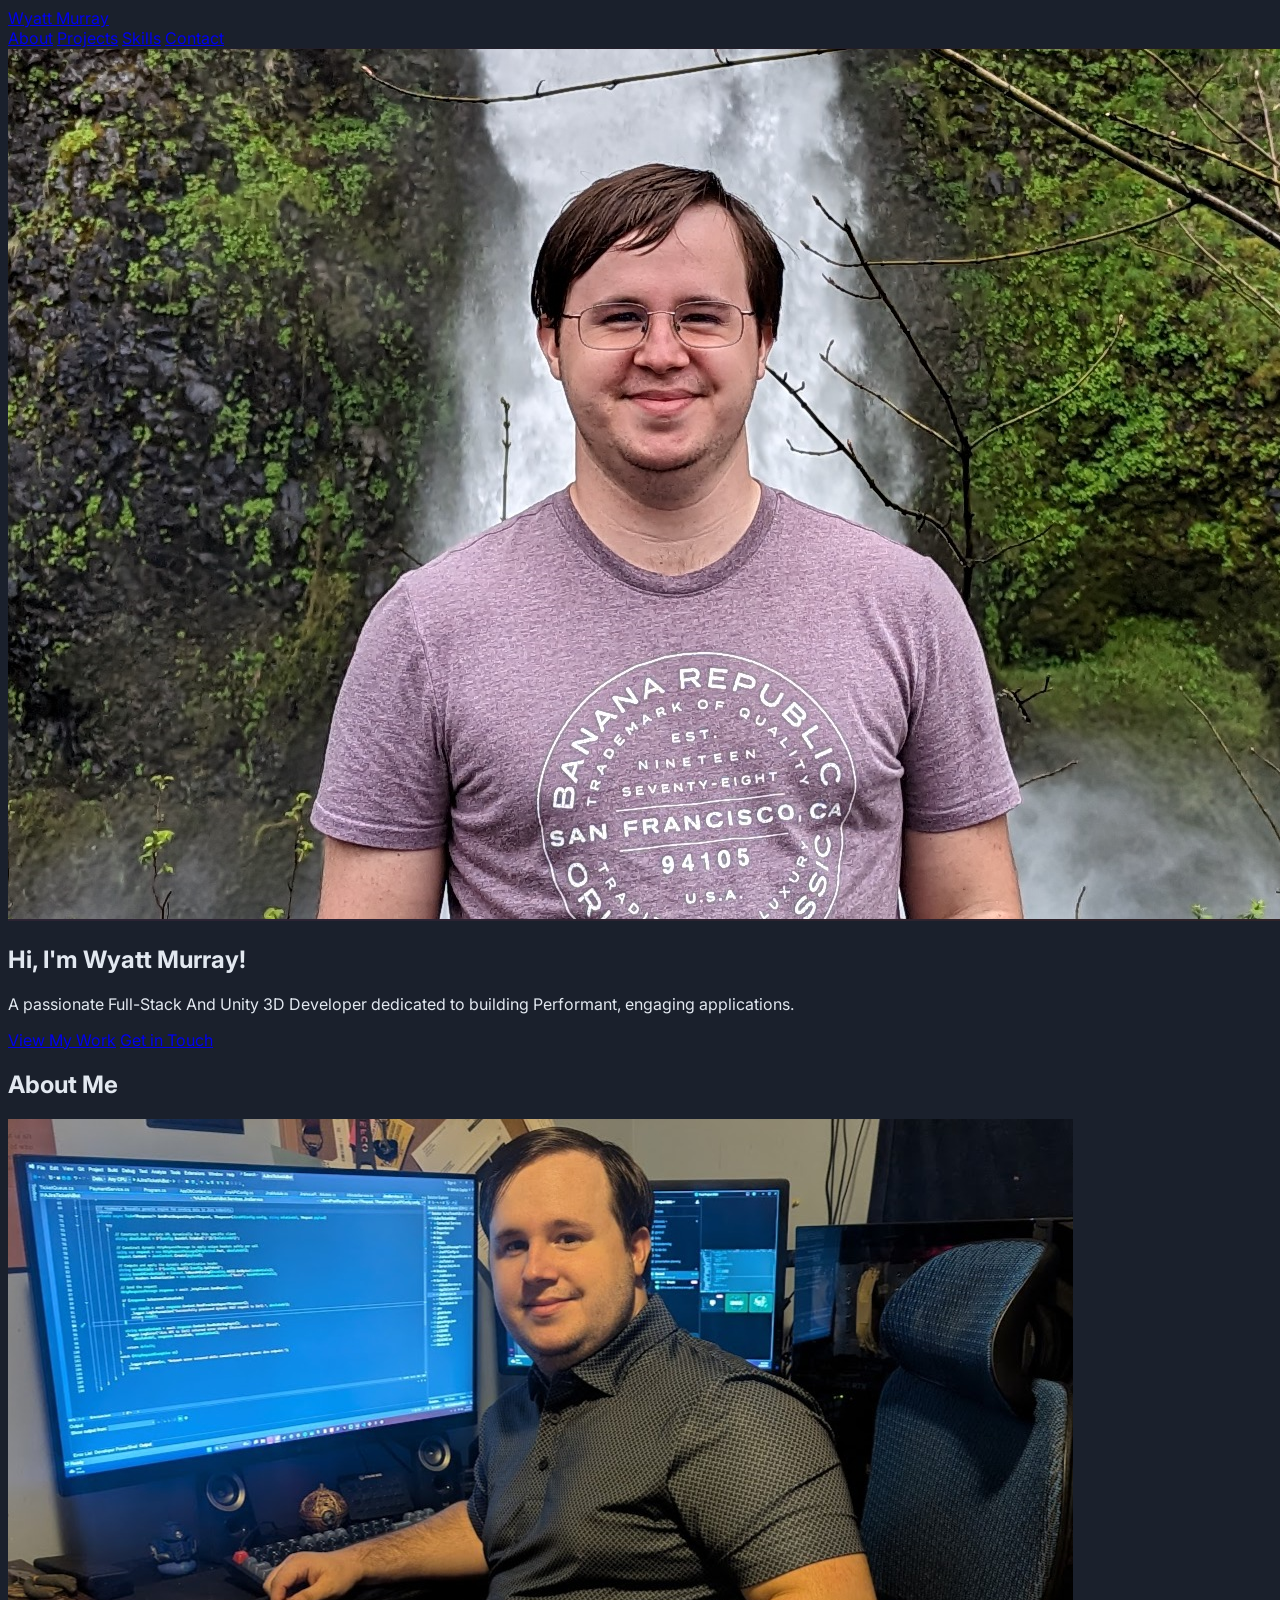
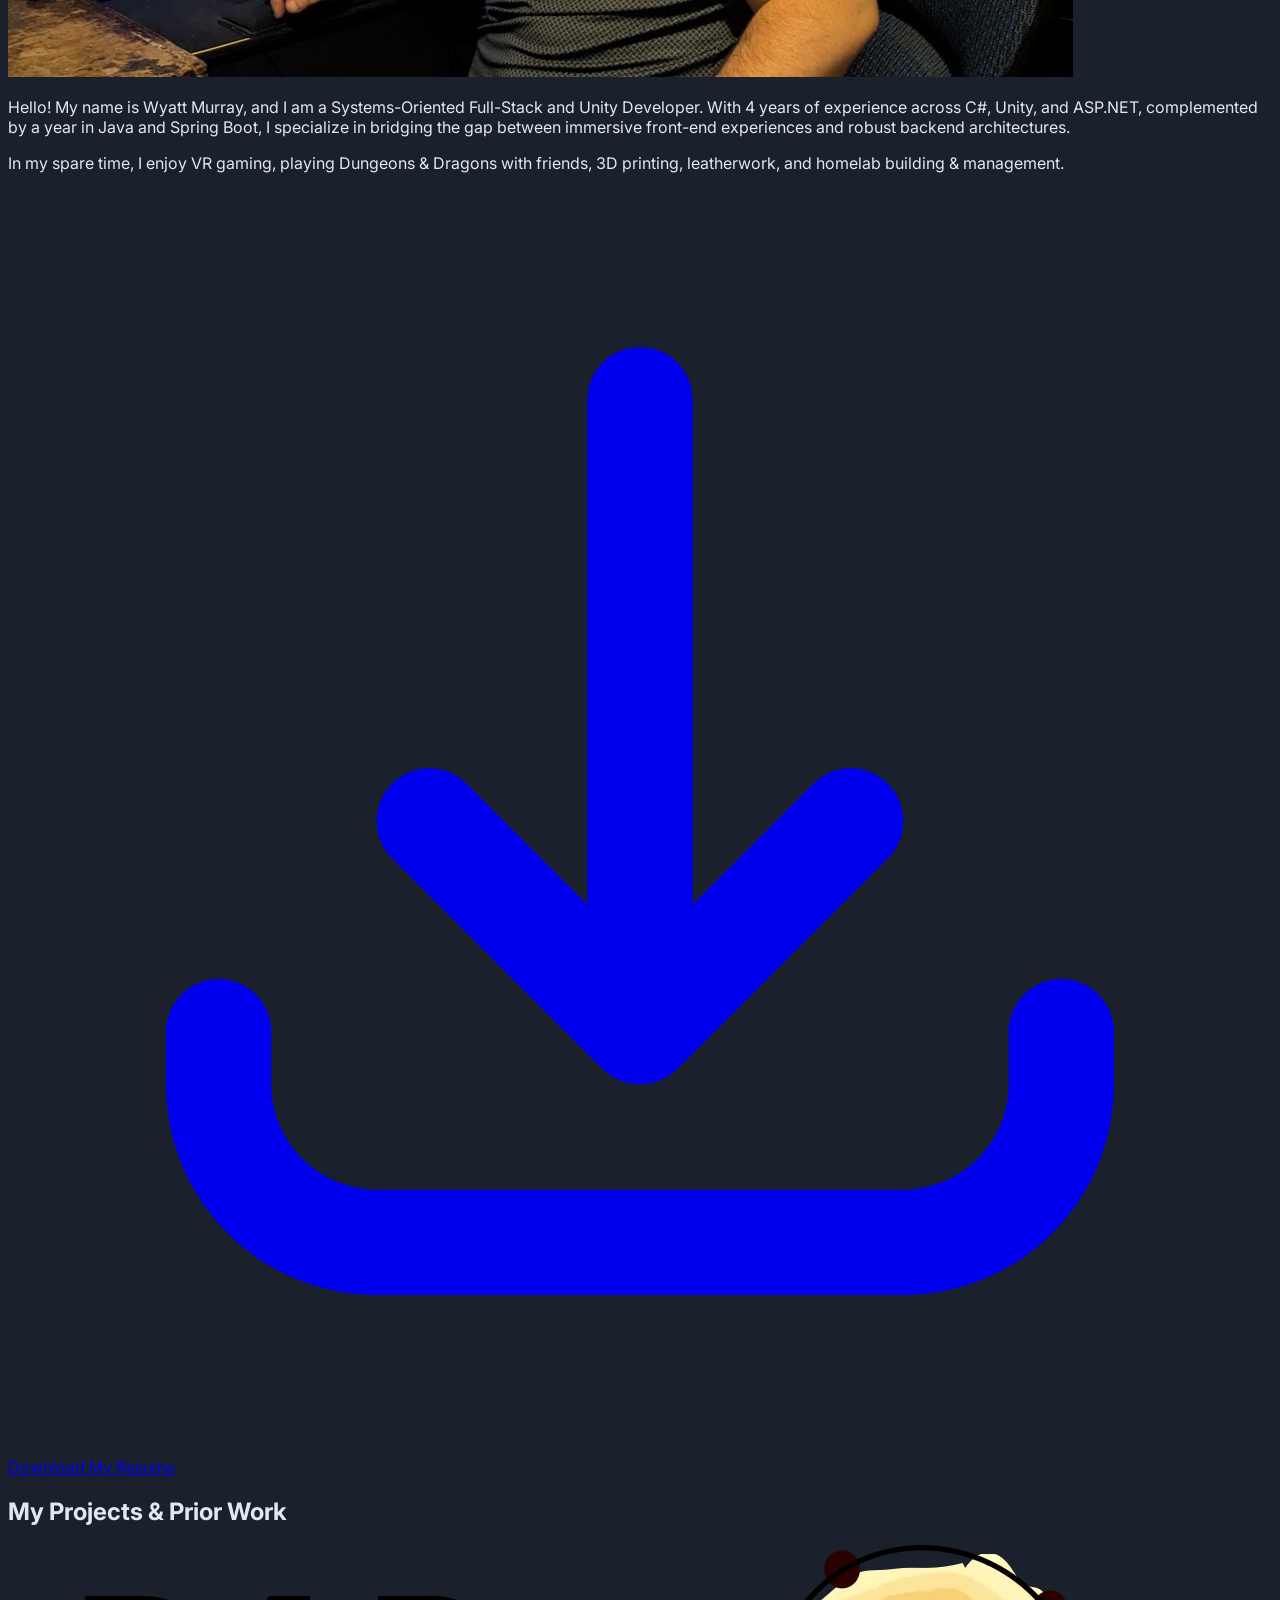
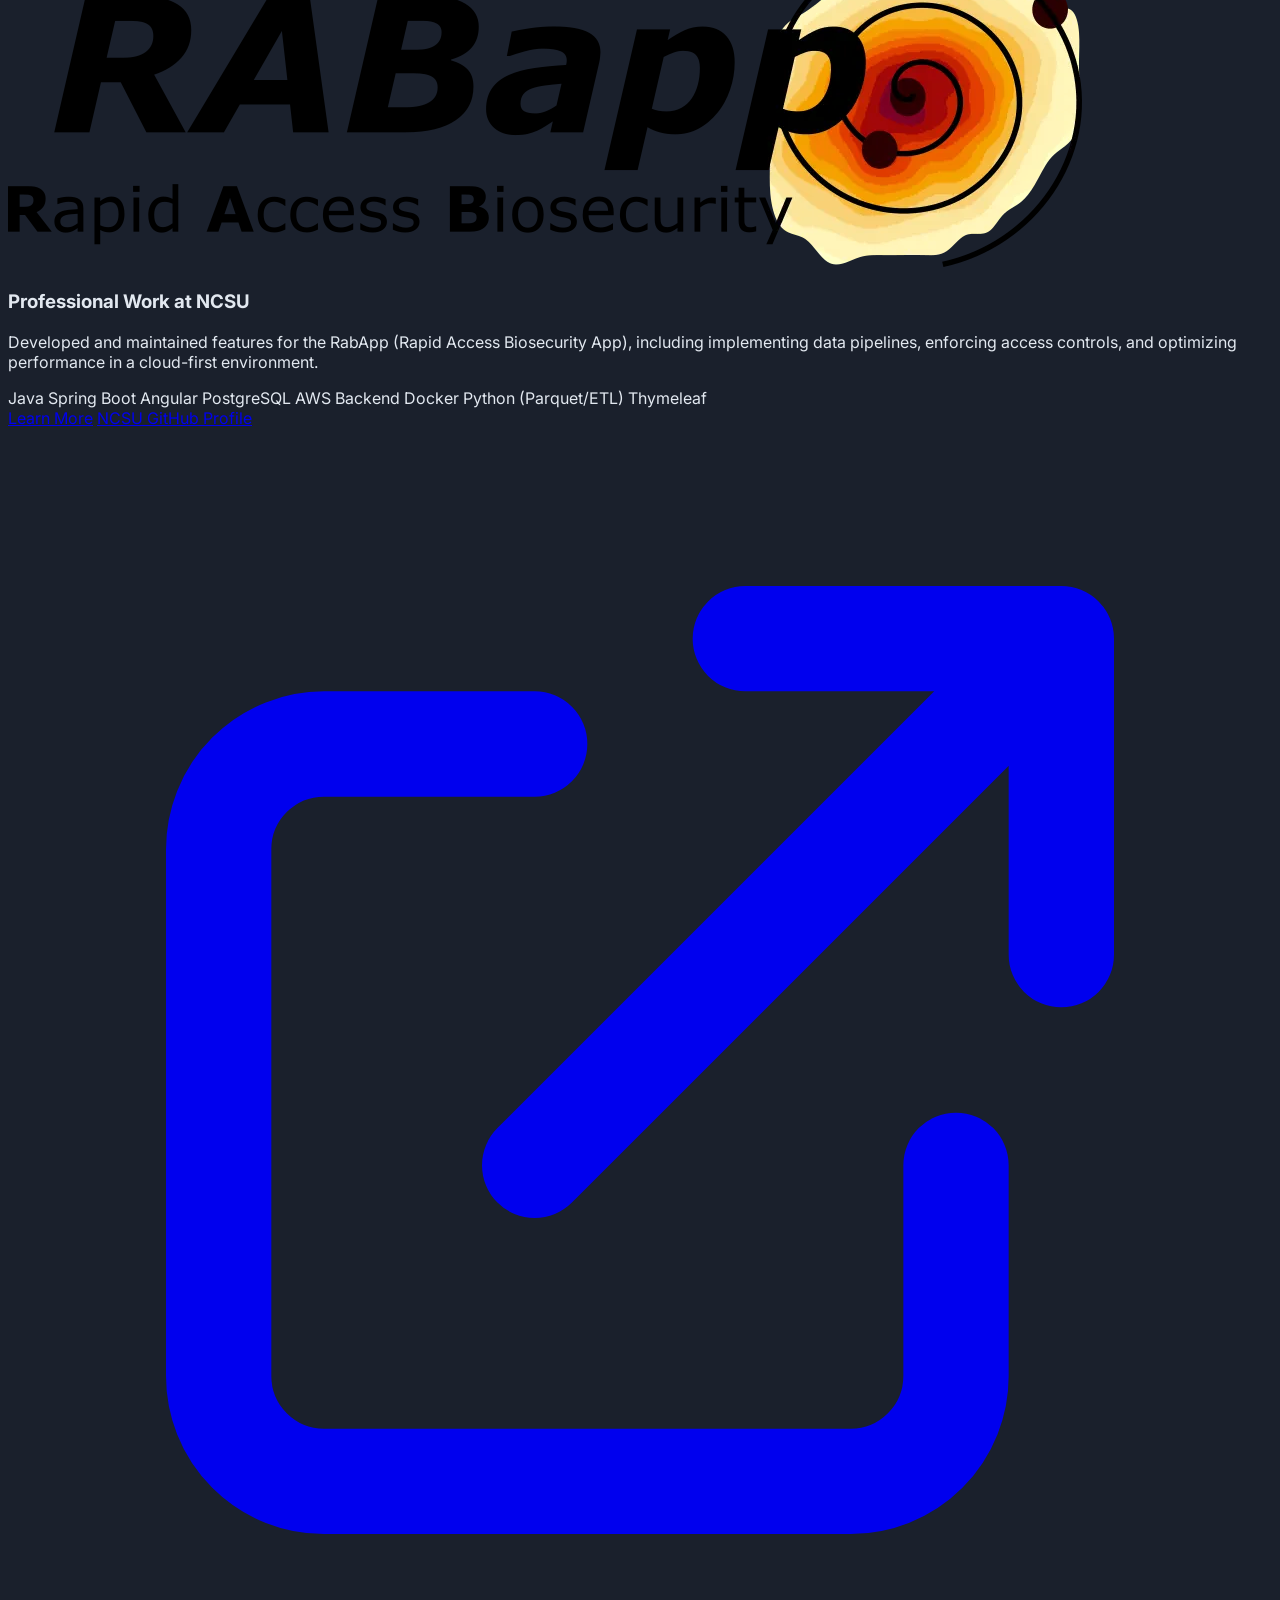
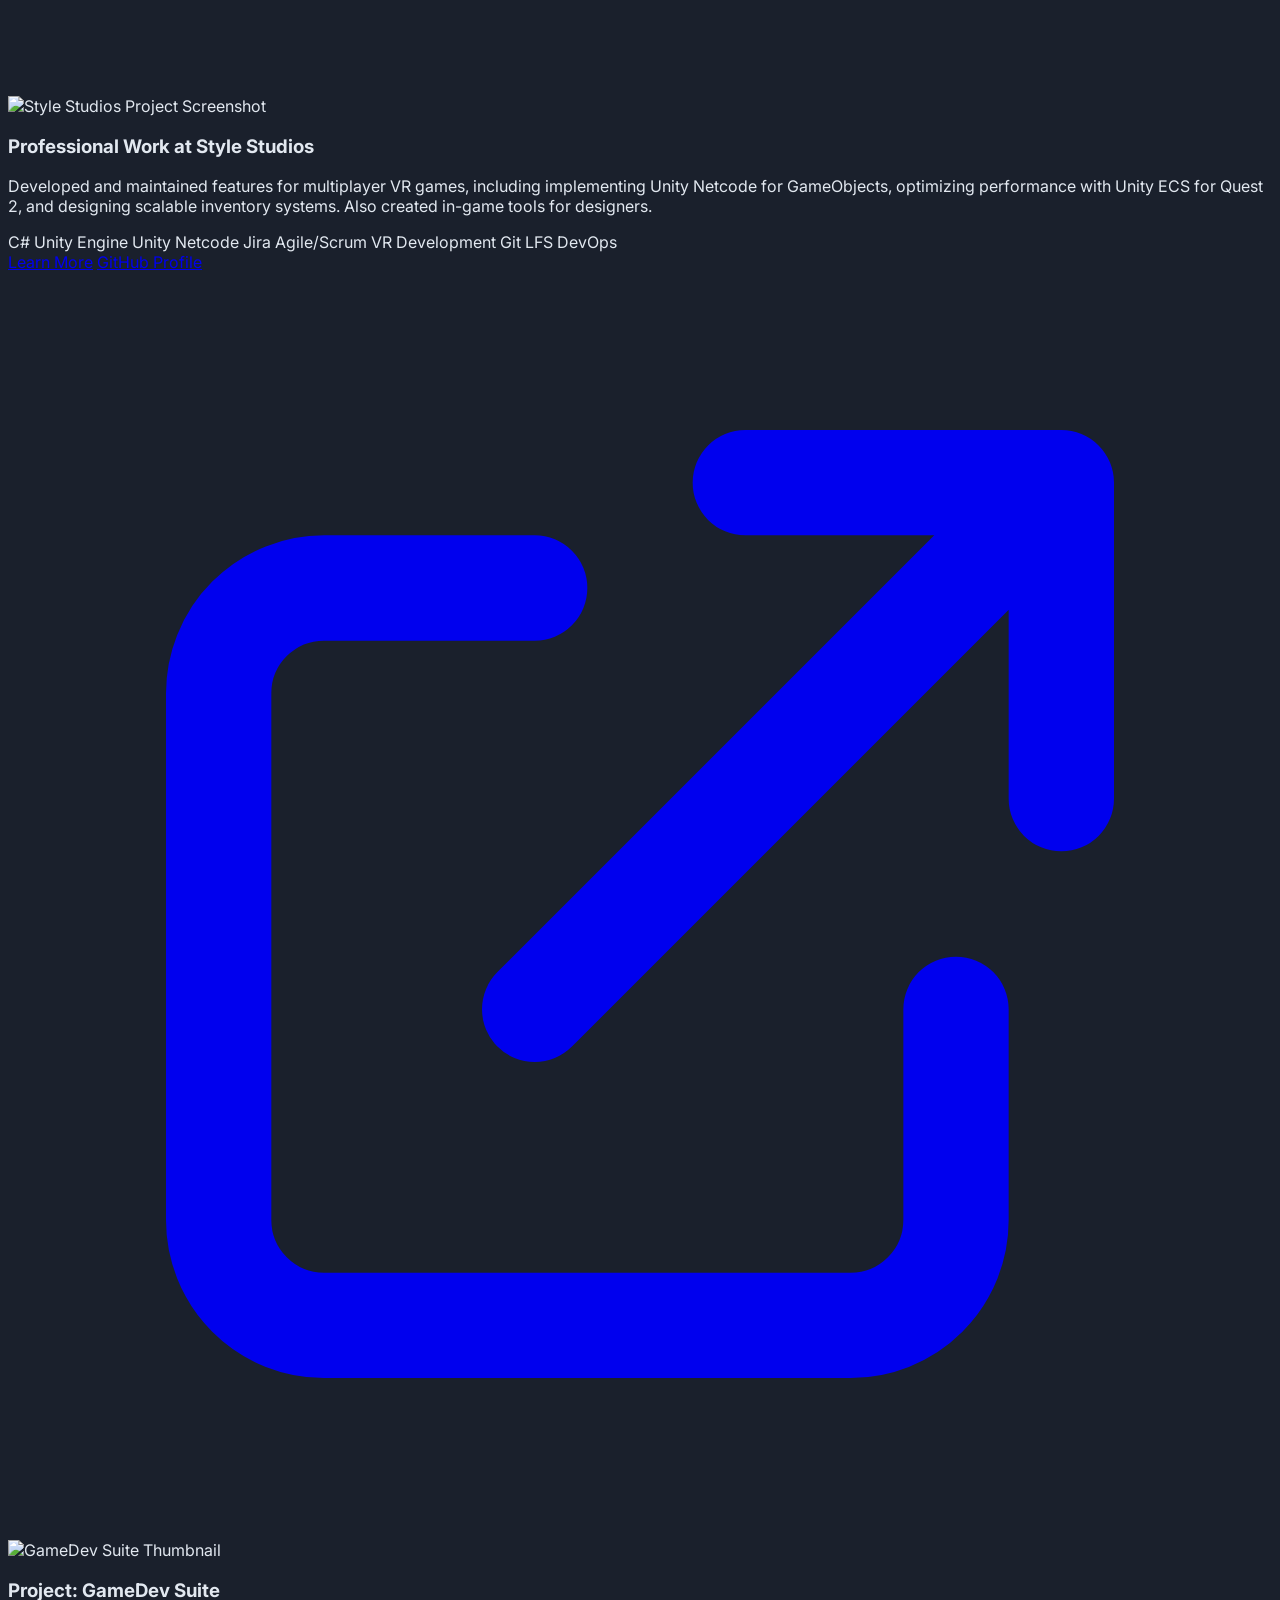
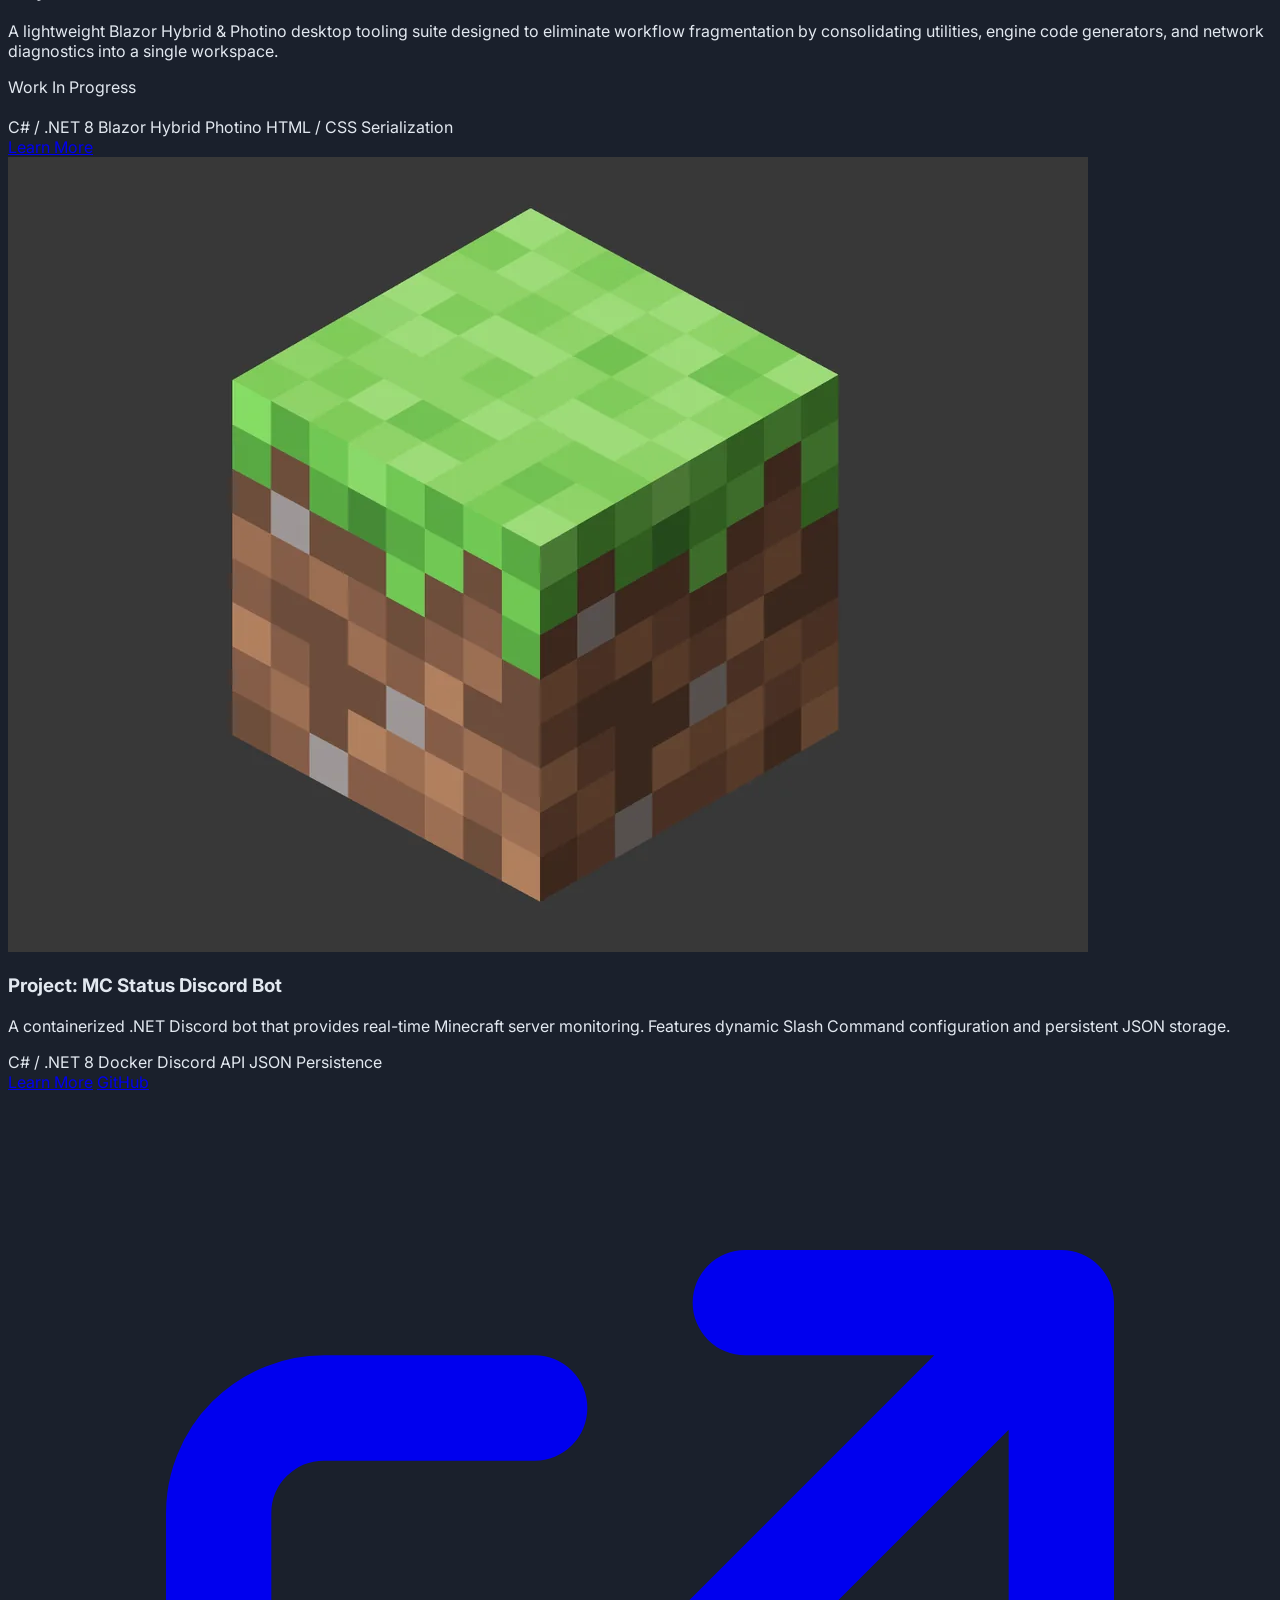
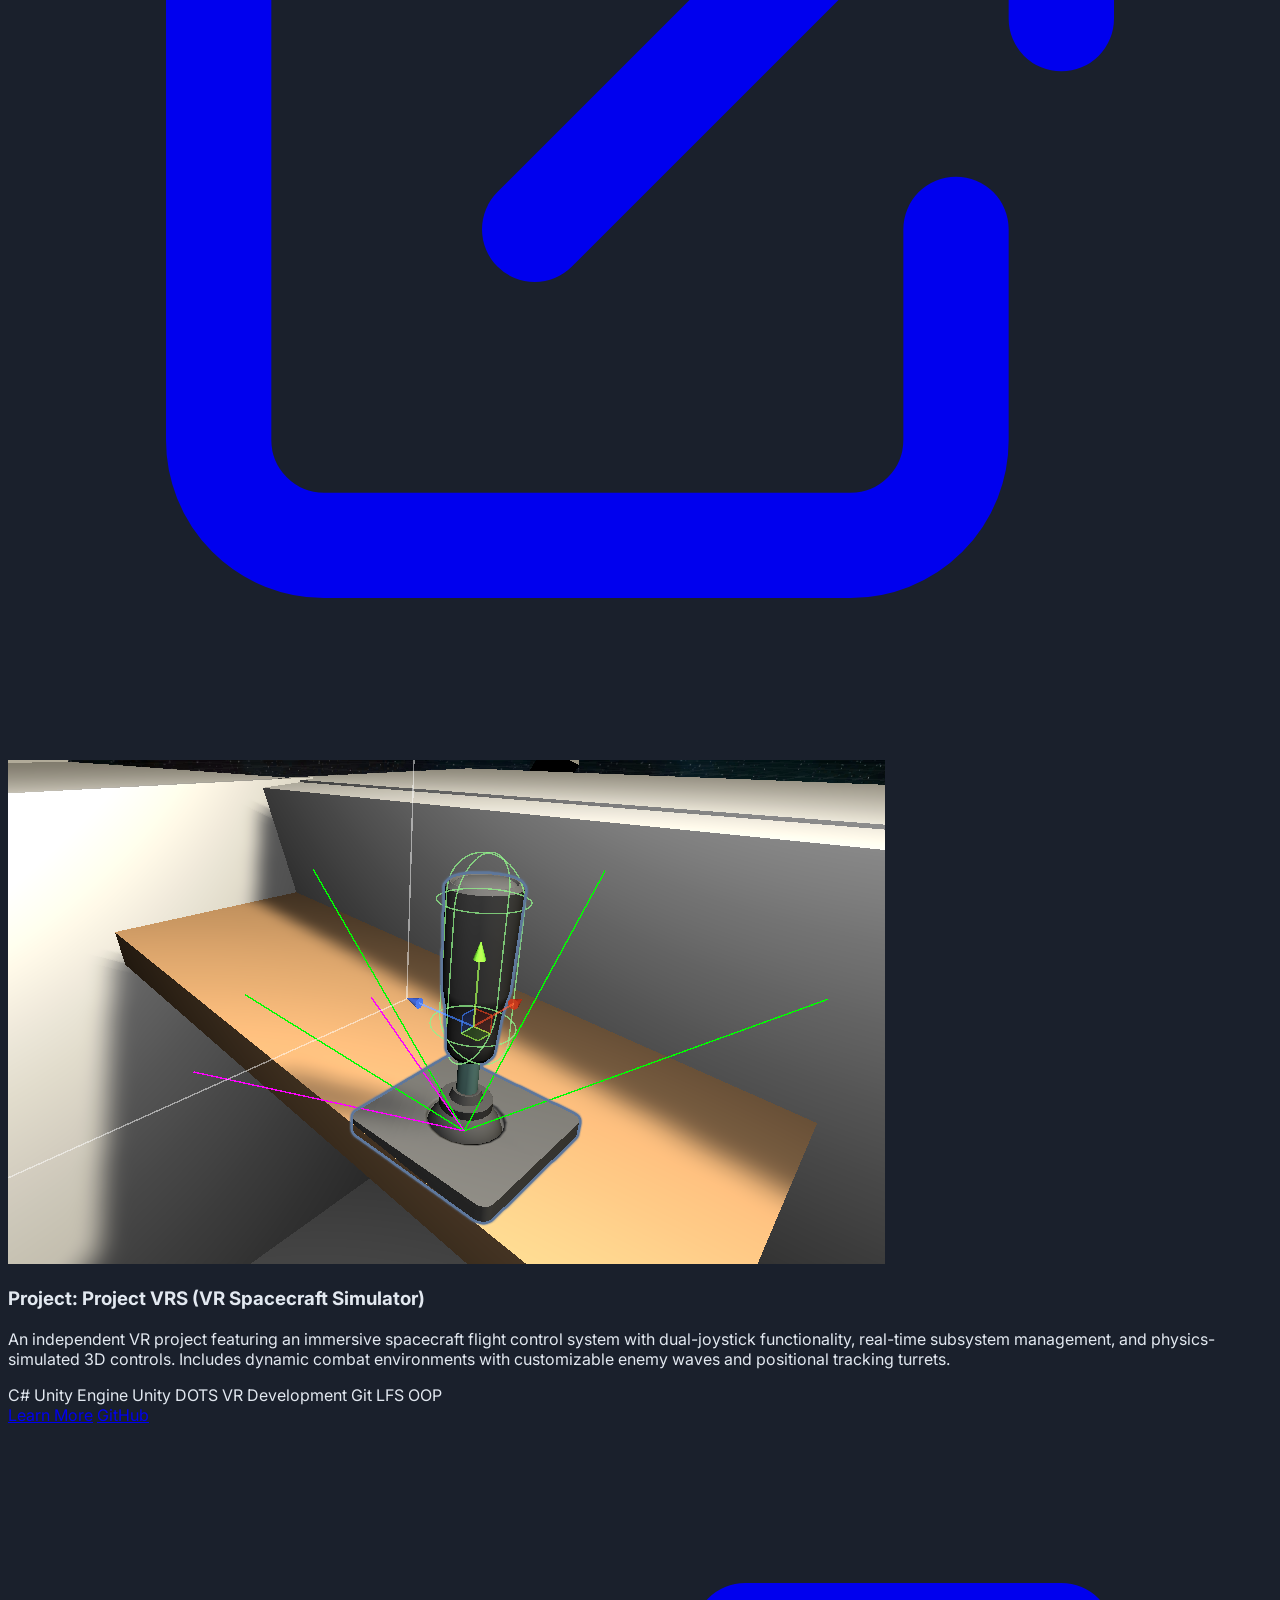
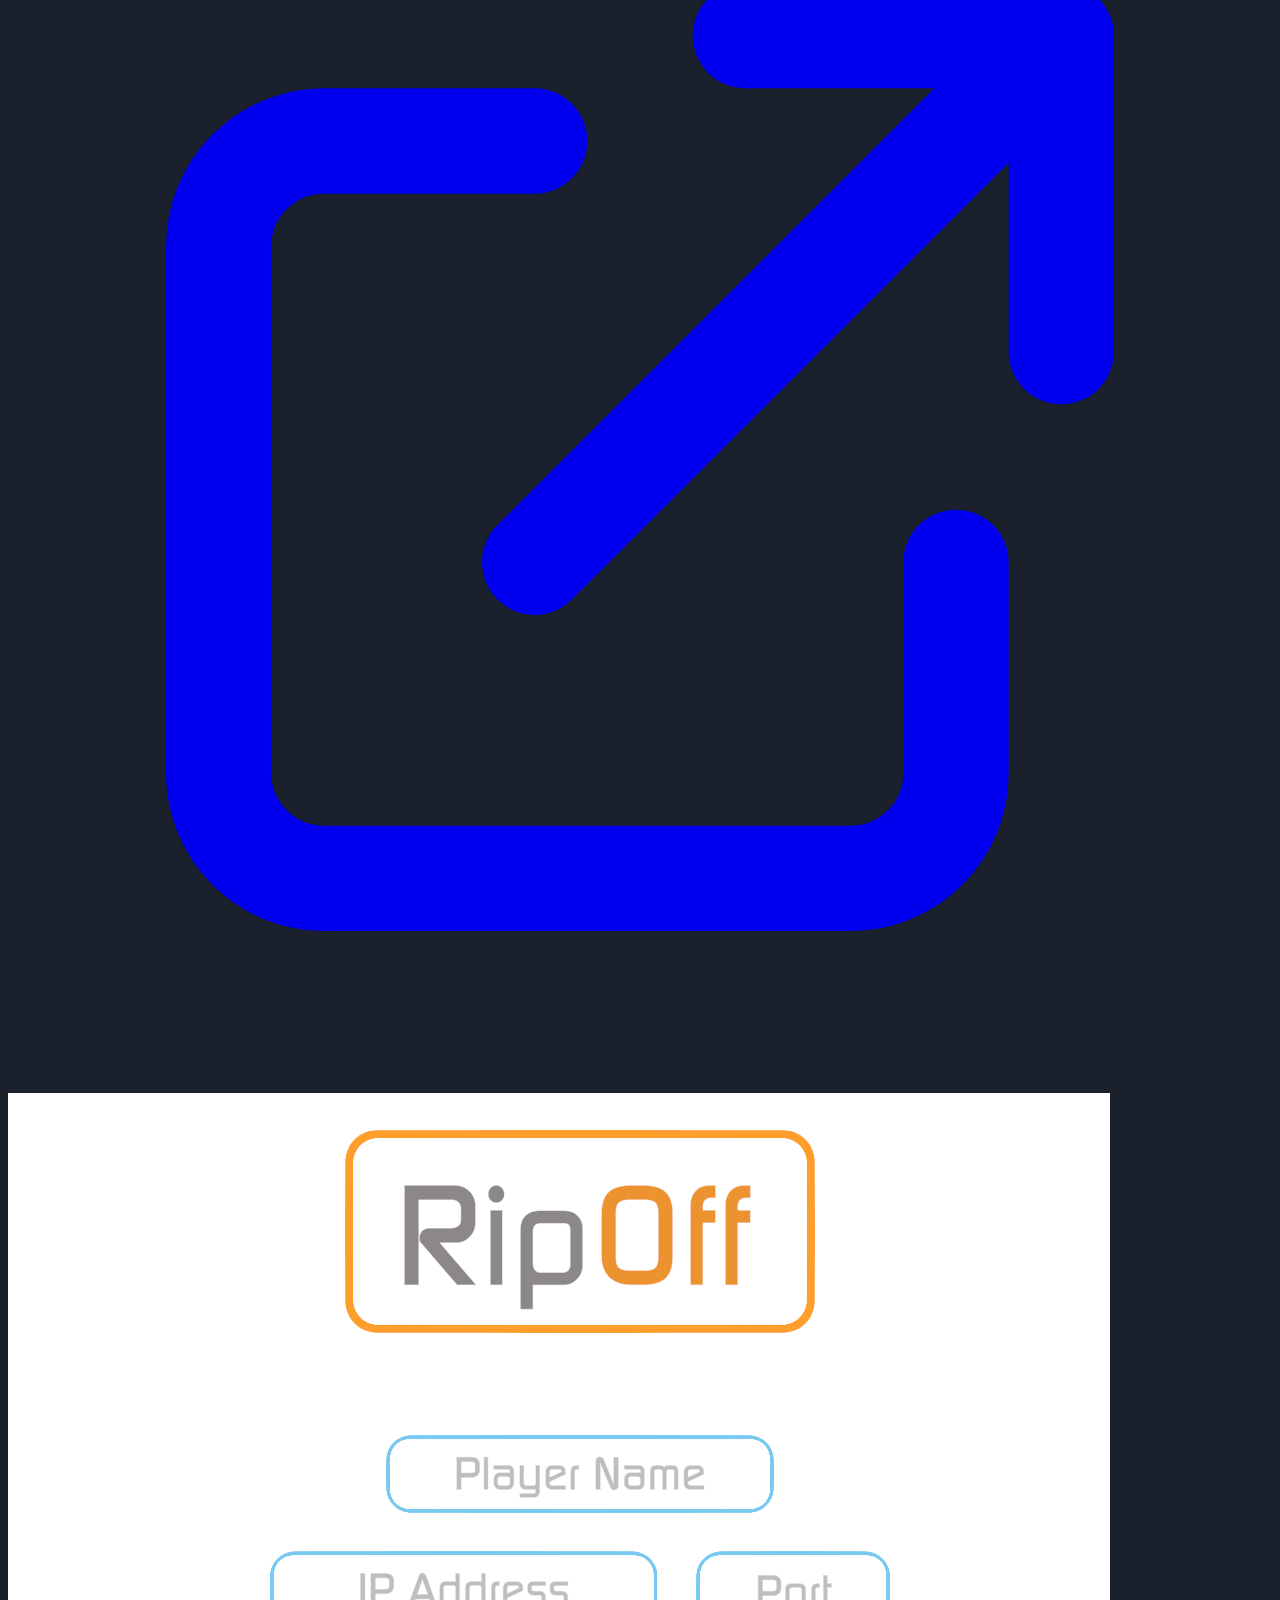
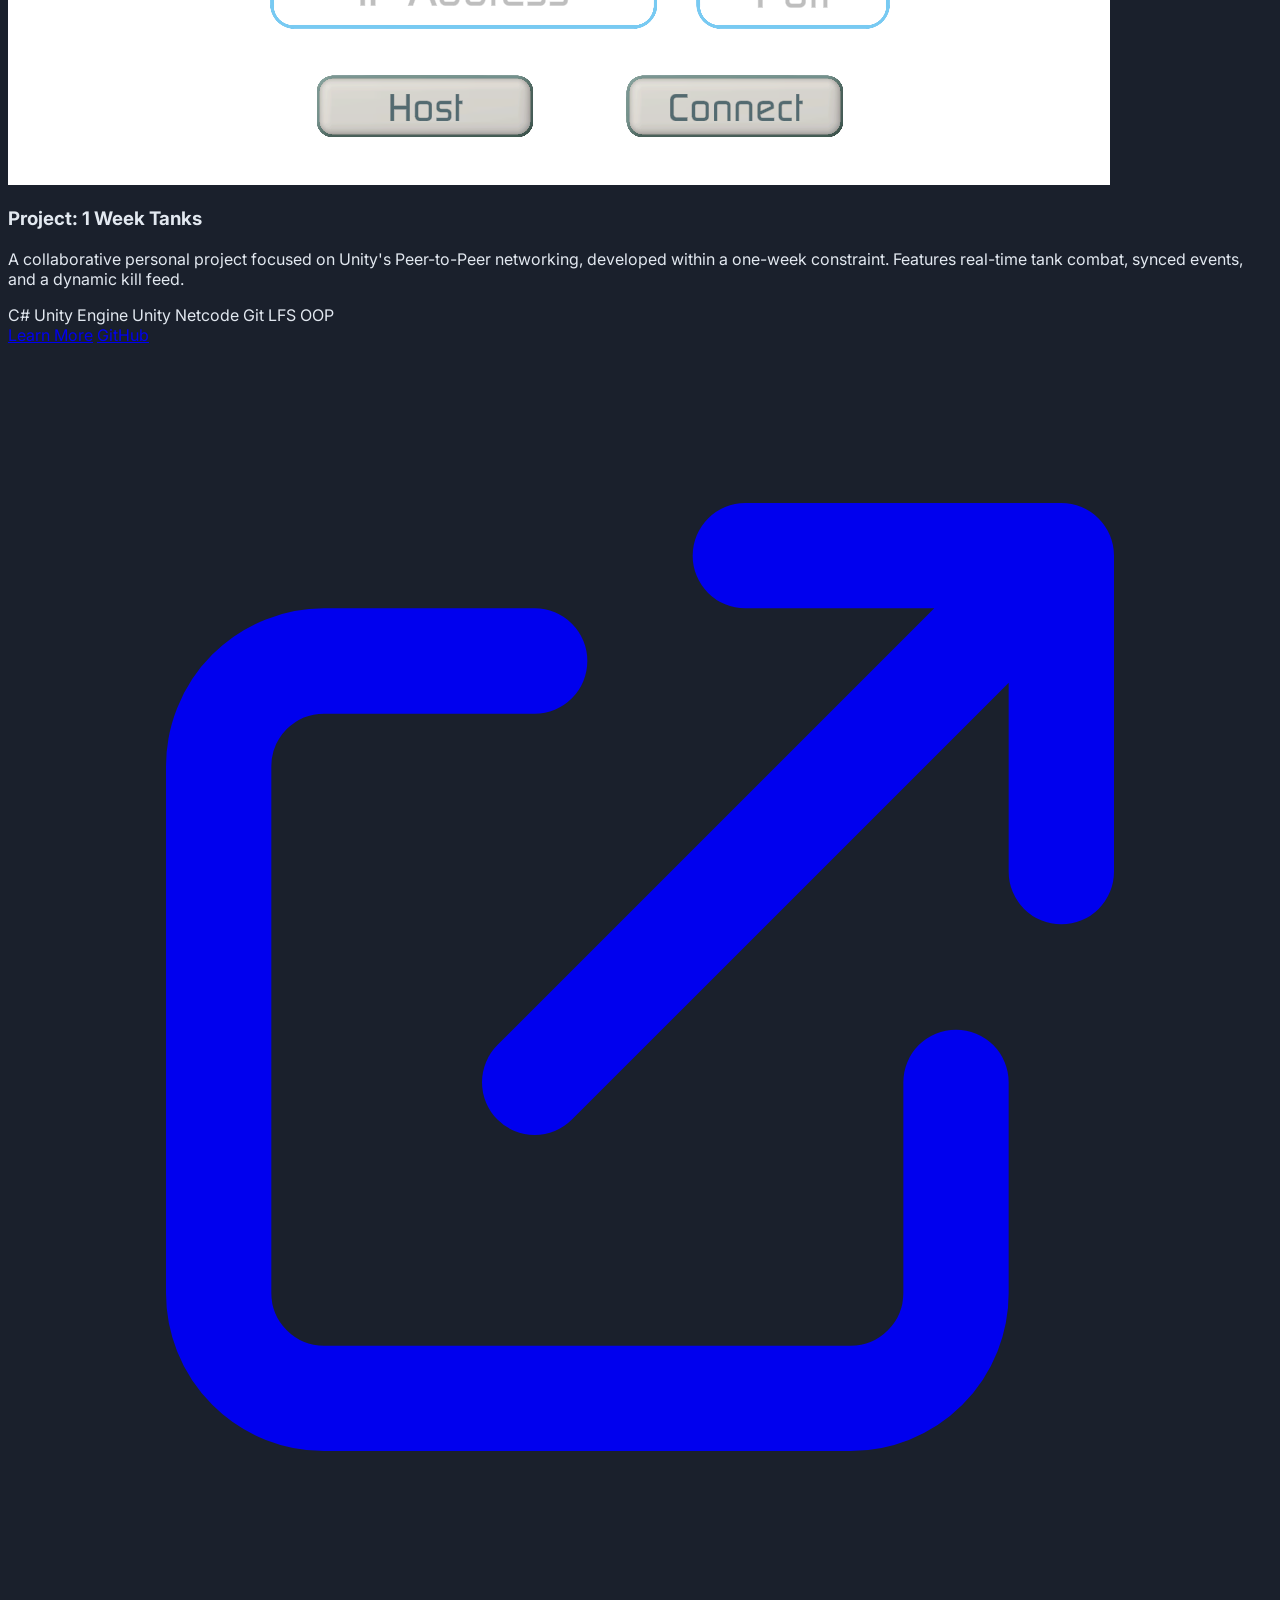
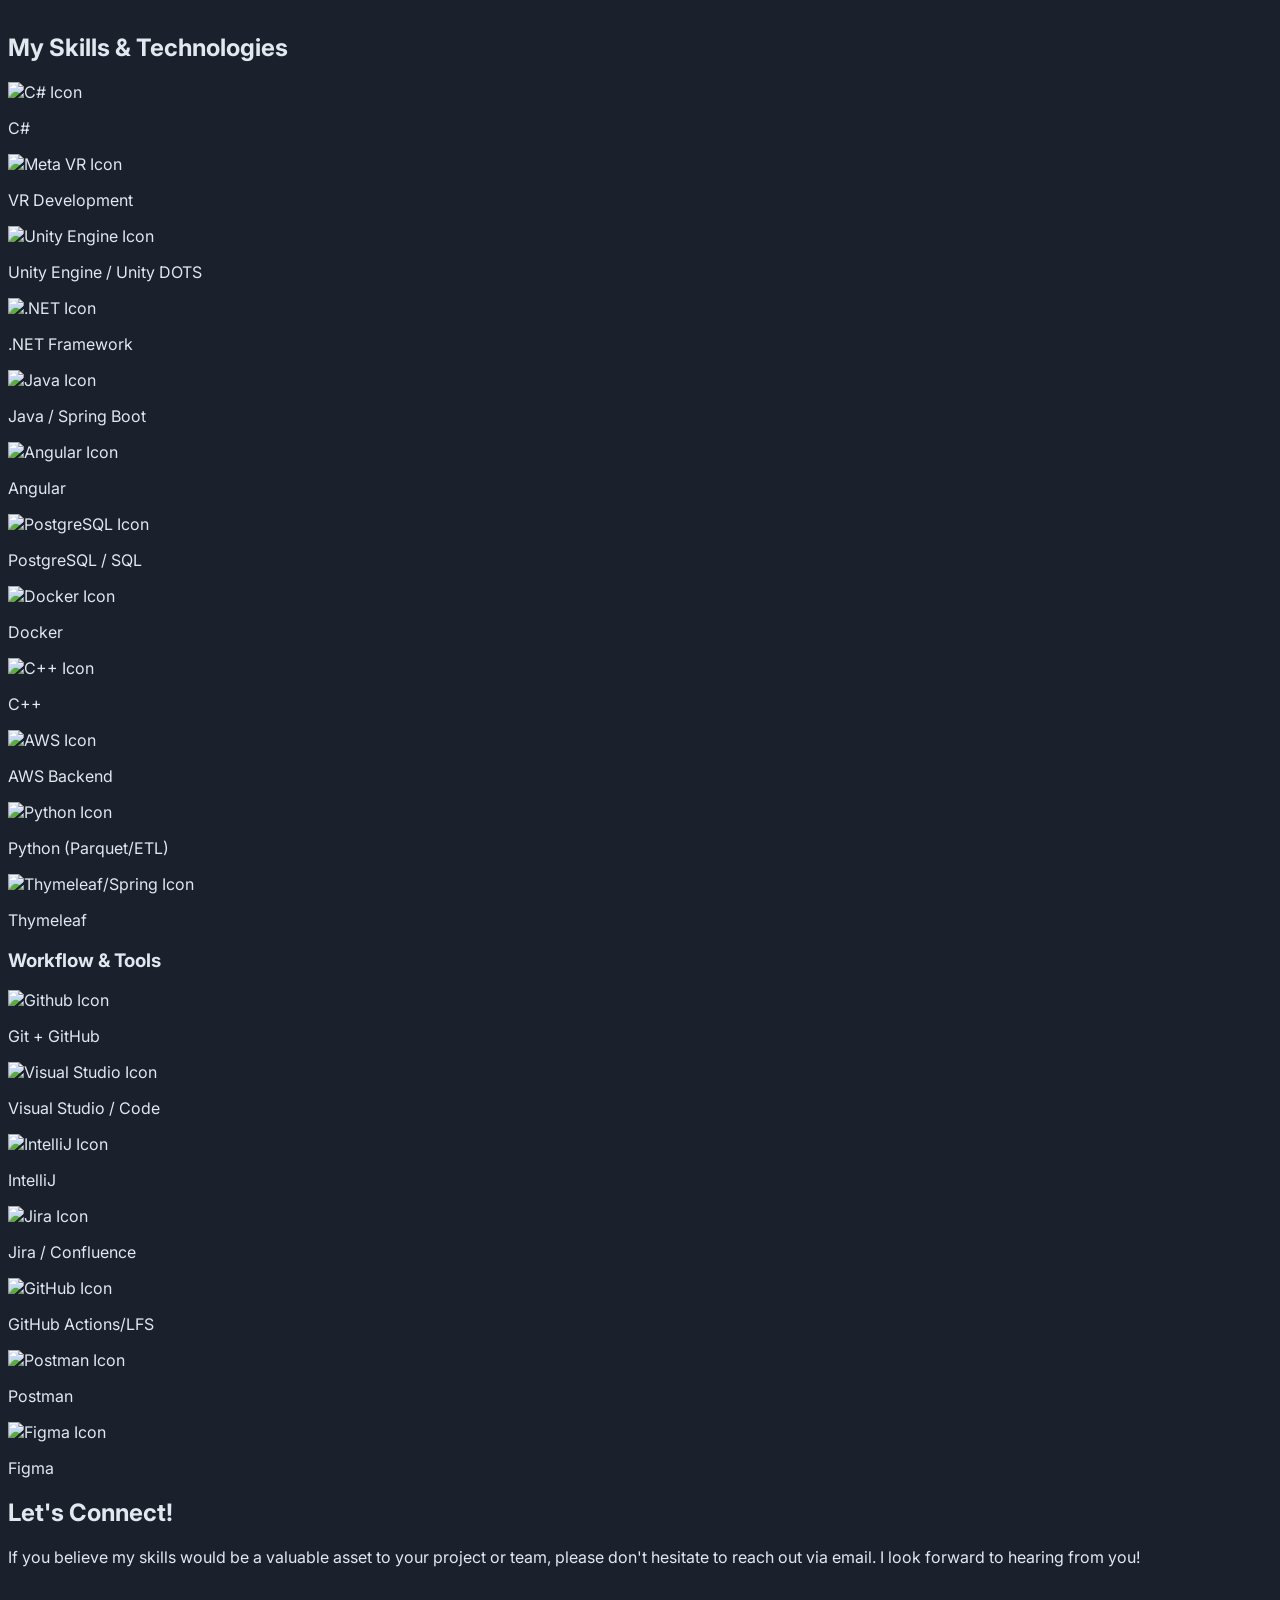
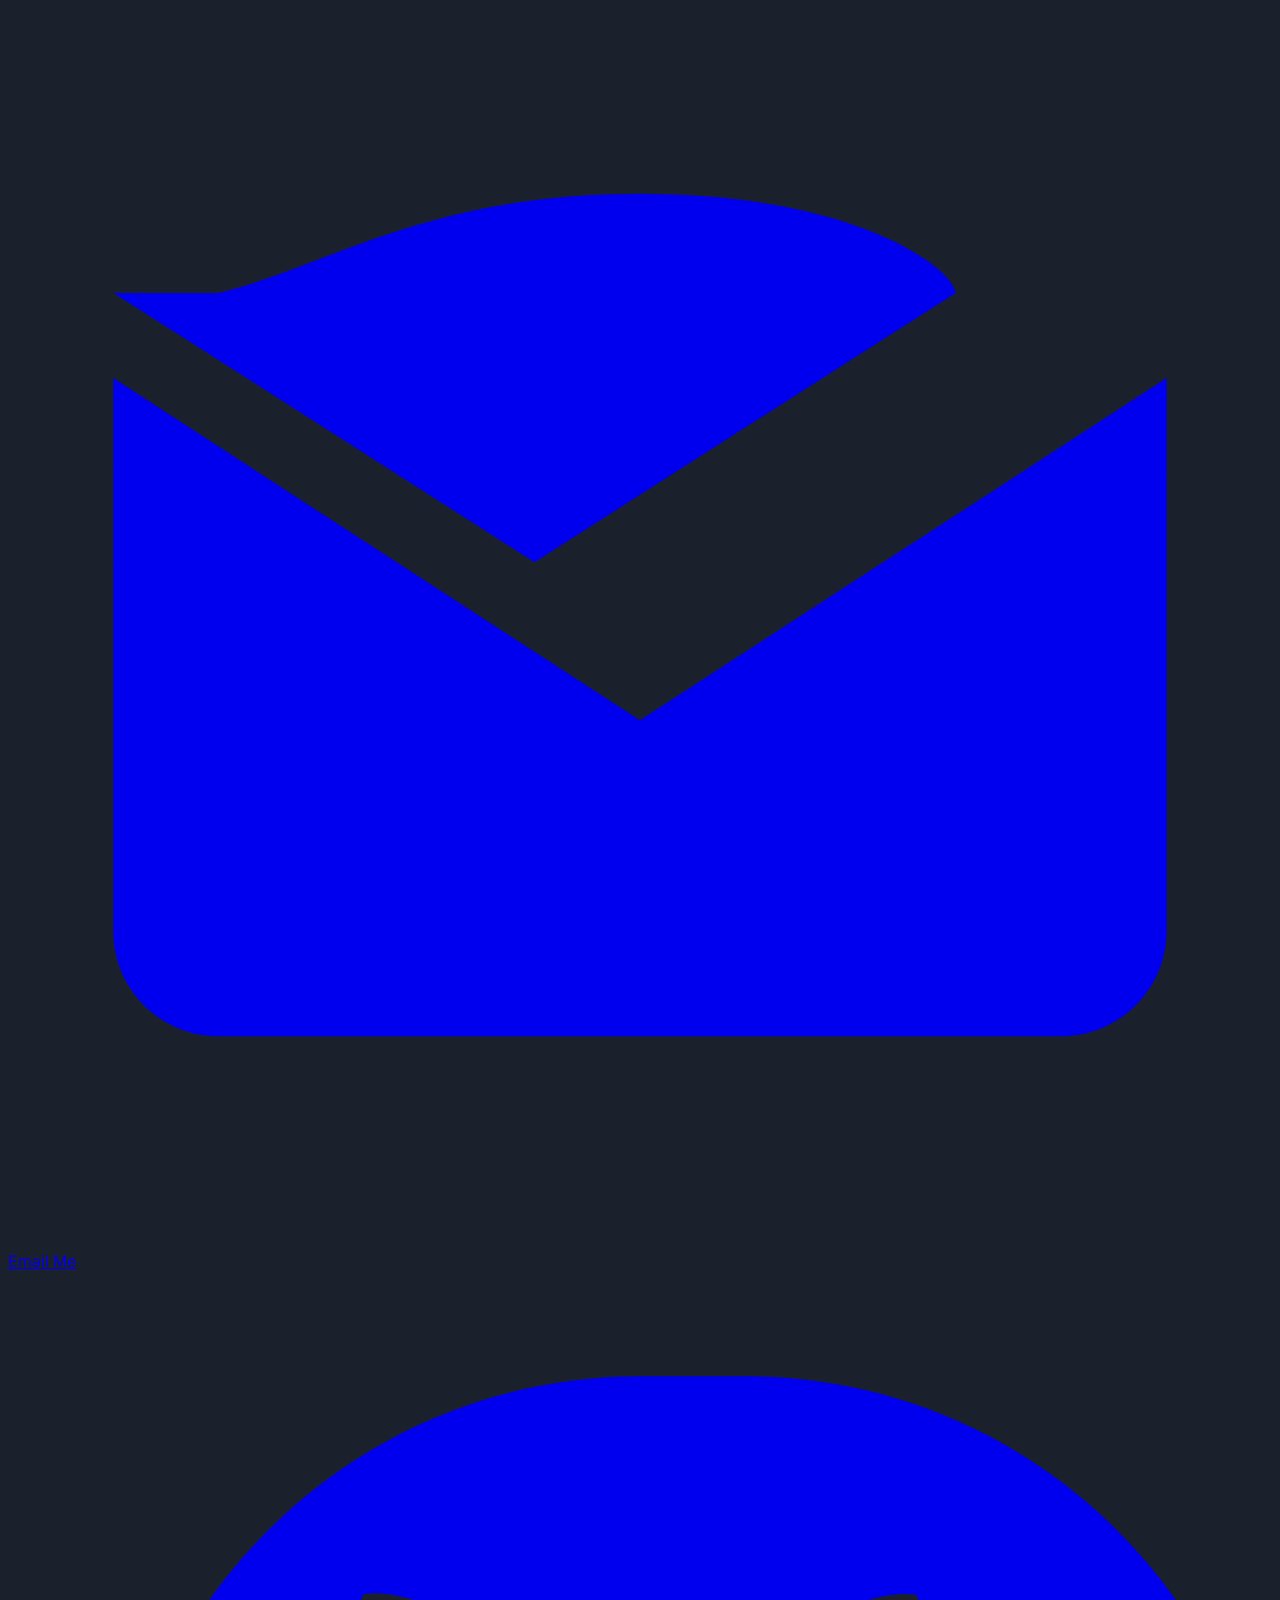
==== commit e4c08e43: "added WIP labels to project still being worked on, updated index to match completed pages" ====
--- a/index.html
+++ b/index.html
@@ -108,7 +108,7 @@
             <h2 class="text-4xl font-bold text-center text-gray-100 mb-12">My Projects & Prior Work</h2>
             <div class="grid grid-cols-1 md:grid-cols-2 lg:grid-cols-3 gap-8">
 
-                <!-- Project Card: NCSU Professional Work -->
+                <!-- Prior Work Card: NCSU Professional Work -->
                 <div class="bg-gray-900 rounded-xl shadow-lg overflow-hidden transition-transform duration-300">
                     <img src="./images/rabappLogo.webp" alt="NCSU Professional Work Screenshot" class="w-full h-48 object-contain">
                     <div class="p-6">
@@ -134,7 +134,7 @@
                     </div>
                 </div>
 
-                <!-- Project Card: Style Studios Professional Work -->
+                <!-- Prior Work Card: Style Studios Professional Work -->
                 <div class="bg-gray-900 rounded-xl shadow-lg overflow-hidden transition-transform duration-300">
                     <img src="https://placehold.co/600x400/2d3748/e2e8f0?text=Style+Studios" alt="Style Studios Project Screenshot" class="w-full h-48 object-cover">
                     <div class="p-6">
@@ -160,11 +160,20 @@
                     </div>
                 </div>
 
-                <div class="bg-gray-900 rounded-xl shadow-lg overflow-hidden transition-transform duration-300">
+                <!-- Project Card: FPV Part Picker -->
+                <!-- <div class="bg-gray-900 rounded-xl shadow-lg overflow-hidden transition-transform duration-300">
                     <img src="./images/GameDevSuiteIco.webp" alt="GameDev Suite Thumbnail" class="w-full h-48 object-cover">
                     <div class="p-6">
                         <h3 class="text-2xl font-semibold text-gray-100 mb-2">Project: FPV Part Picker</h3>
-                        <p class="text-gray-300 mb-4">A Full stack cloud based webapplication for selecting, comparing, checking compatability, and managing FPV (First Person View) parts for drone builds.</p>
+
+                        <p class="text-gray-300 mb-4">A Full stack cloud based web application for selecting, comparing, checking compatability, and managing FPV (First Person View) parts for drone builds.</p>
+                        
+                        <a  class="bg-red-600 text-white px-4 py-2 rounded-full text-sm font-semibold ">
+                            Work In Progress
+                        </a>
+
+                        <br><br>
+
                         <div class="flex flex-wrap gap-2 mb-4">
                             <span class="bg-blue-700 text-white text-sm font-medium px-2.5 py-0.5 rounded-full">C# / .NET 8</span>
                             
@@ -184,13 +193,20 @@
                             </a>
                         </div>
                     </div>
-                </div>
+                </div> -->
 
                 <div class="bg-gray-900 rounded-xl shadow-lg overflow-hidden transition-transform duration-300">
                     <img src="./images/GameDevSuiteIco.webp" alt="GameDev Suite Thumbnail" class="w-full h-48 object-cover">
                     <div class="p-6">
                         <h3 class="text-2xl font-semibold text-gray-100 mb-2">Project: GameDev Suite</h3>
                         <p class="text-gray-300 mb-4">A lightweight Blazor Hybrid & Photino desktop tooling suite designed to eliminate workflow fragmentation by consolidating utilities, engine code generators, and network diagnostics into a single workspace.</p>
+
+                        <a  class="bg-red-600 text-white px-4 py-2 rounded-full text-sm font-semibold ">
+                            Work In Progress
+                        </a>
+
+                        <br><br>
+
                         <div class="flex flex-wrap gap-2 mb-4">
                             <span class="bg-blue-700 text-white text-sm font-medium px-2.5 py-0.5 rounded-full">C# / .NET 8</span>
                             <span class="bg-blue-700 text-white text-sm font-medium px-2.5 py-0.5 rounded-full">Blazor Hybrid</span>
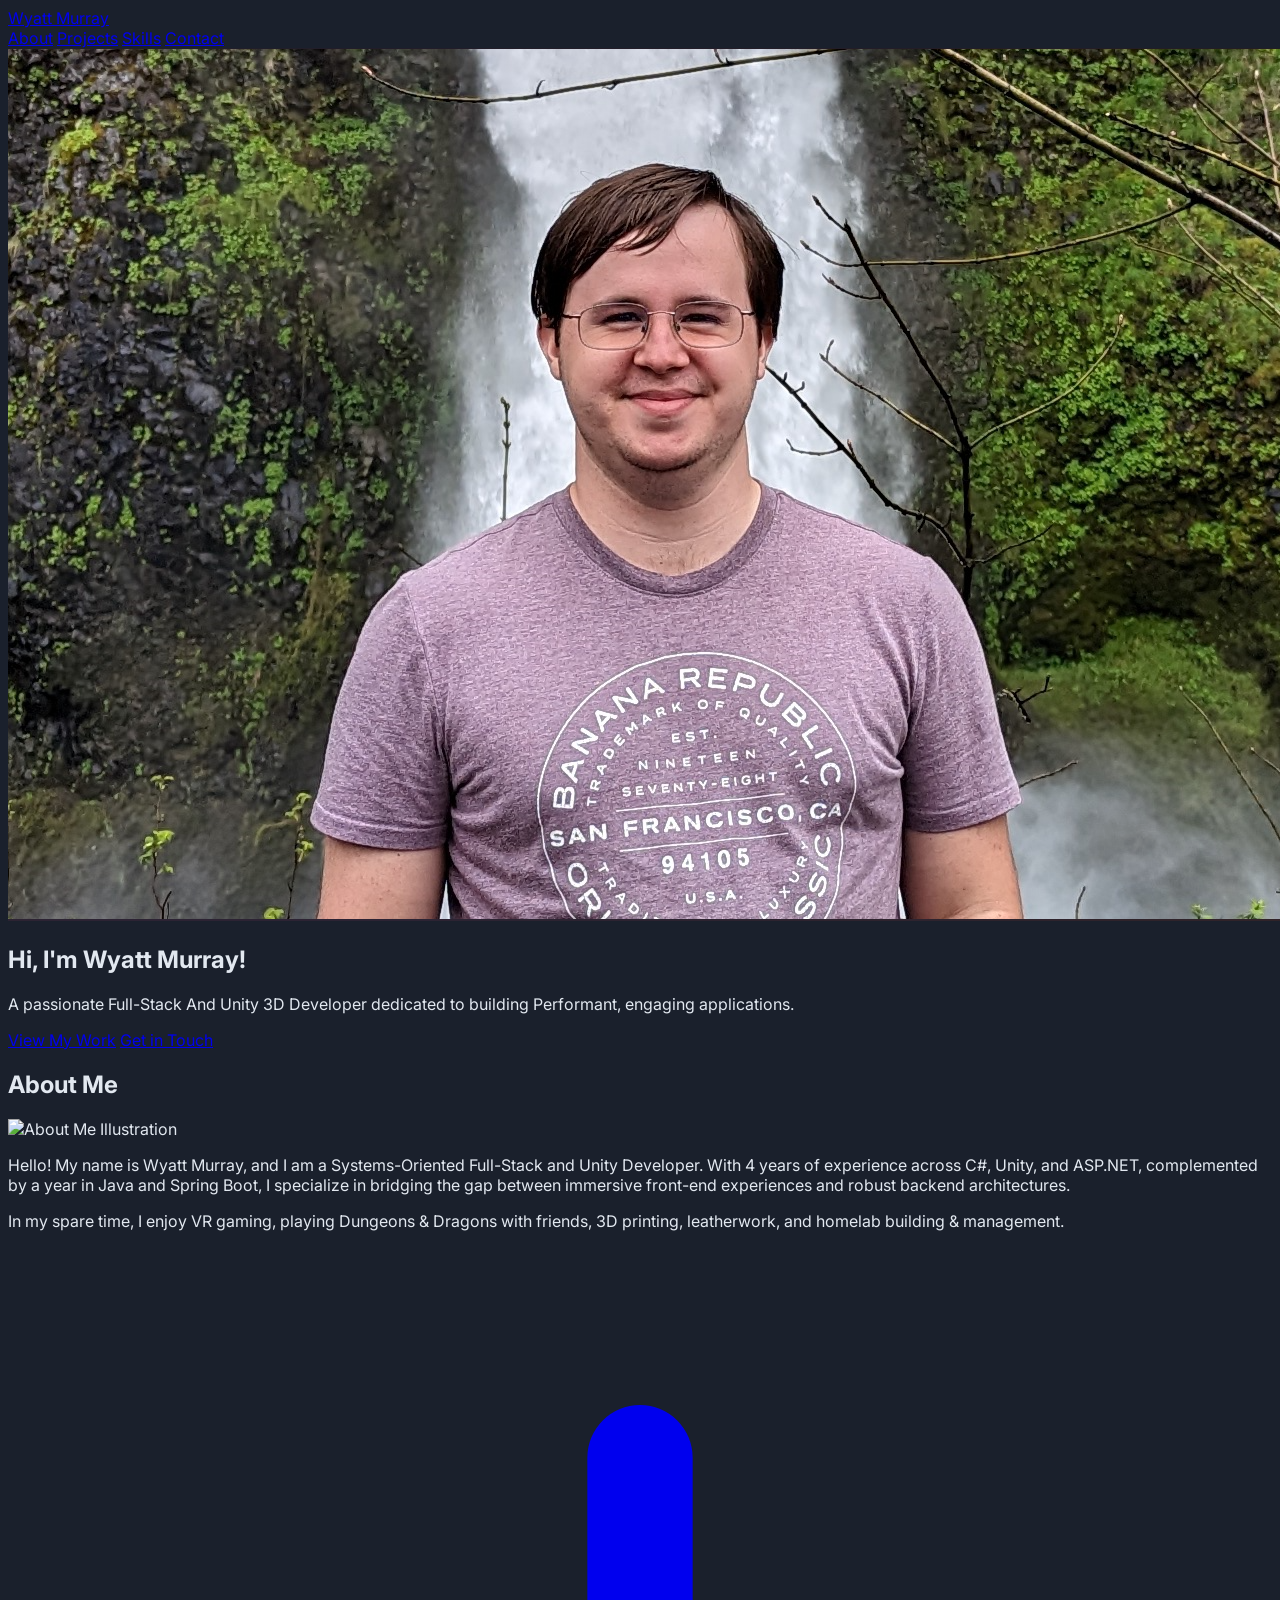
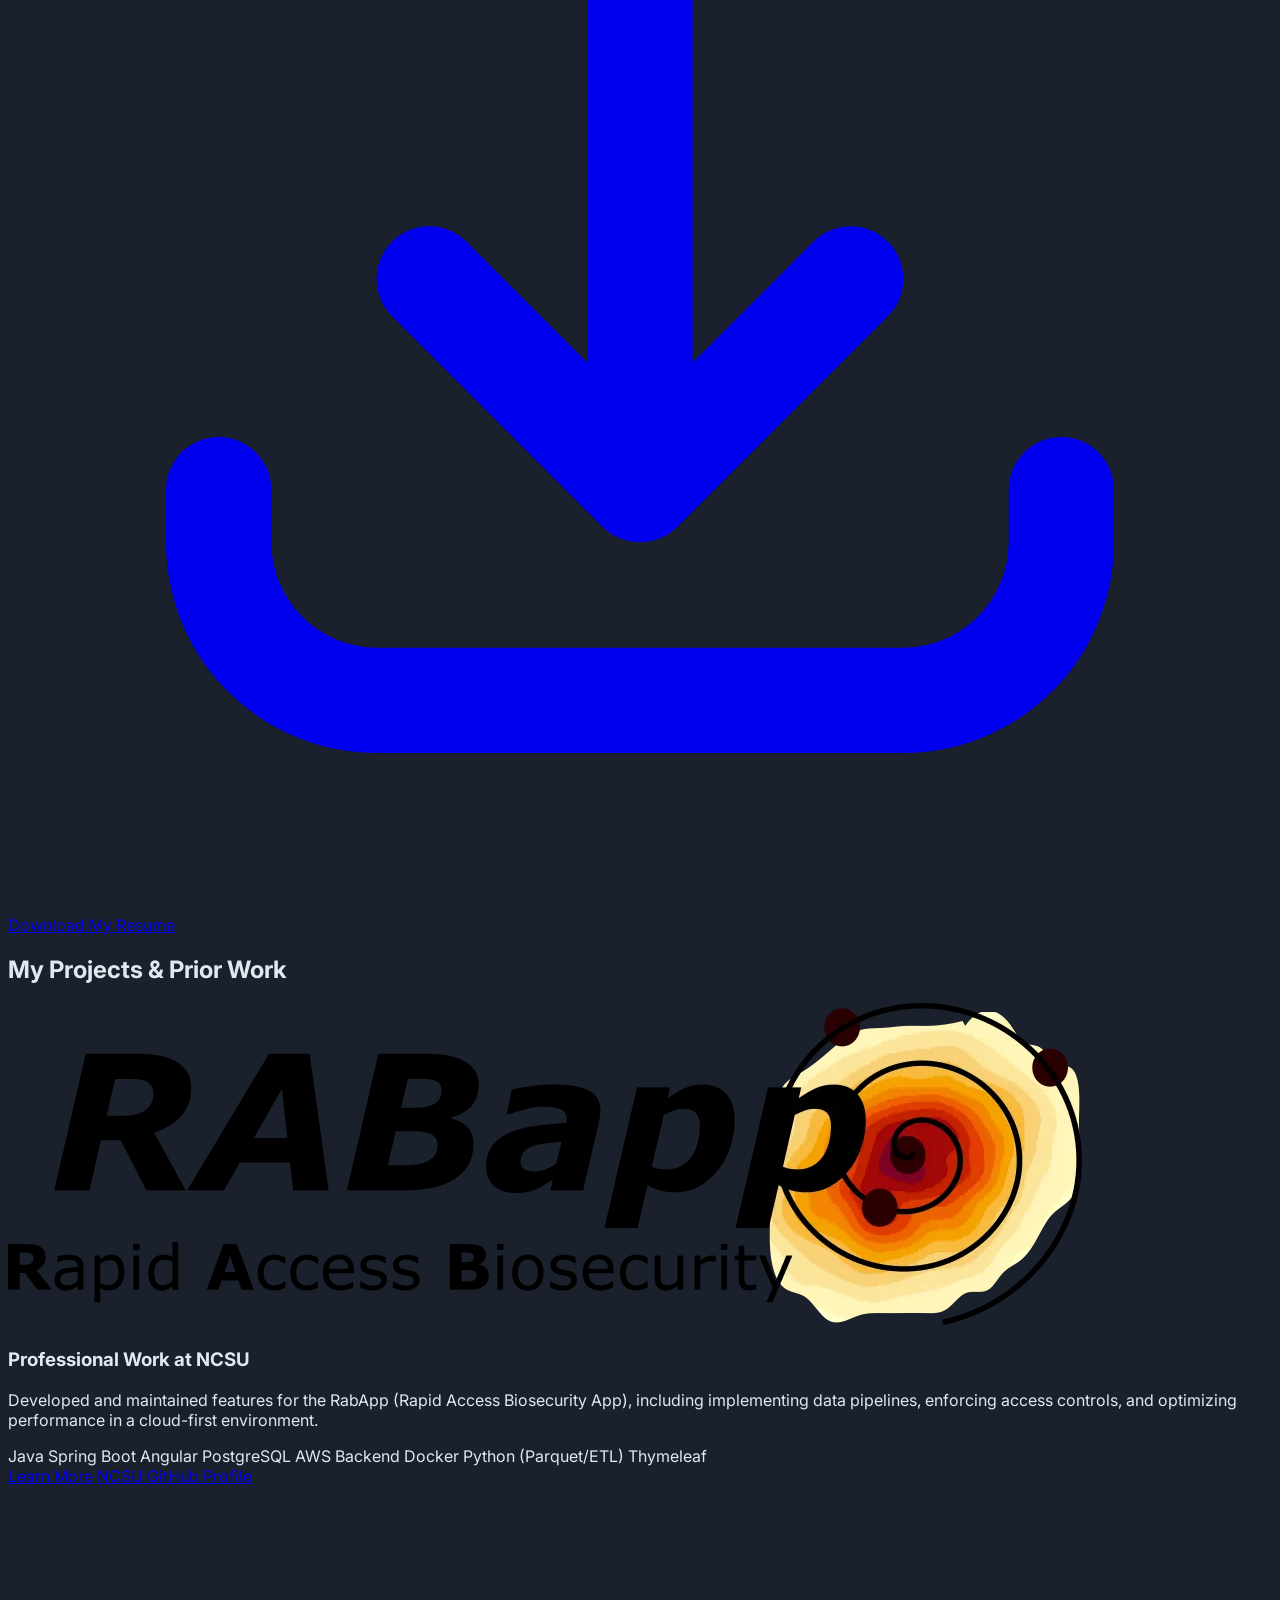
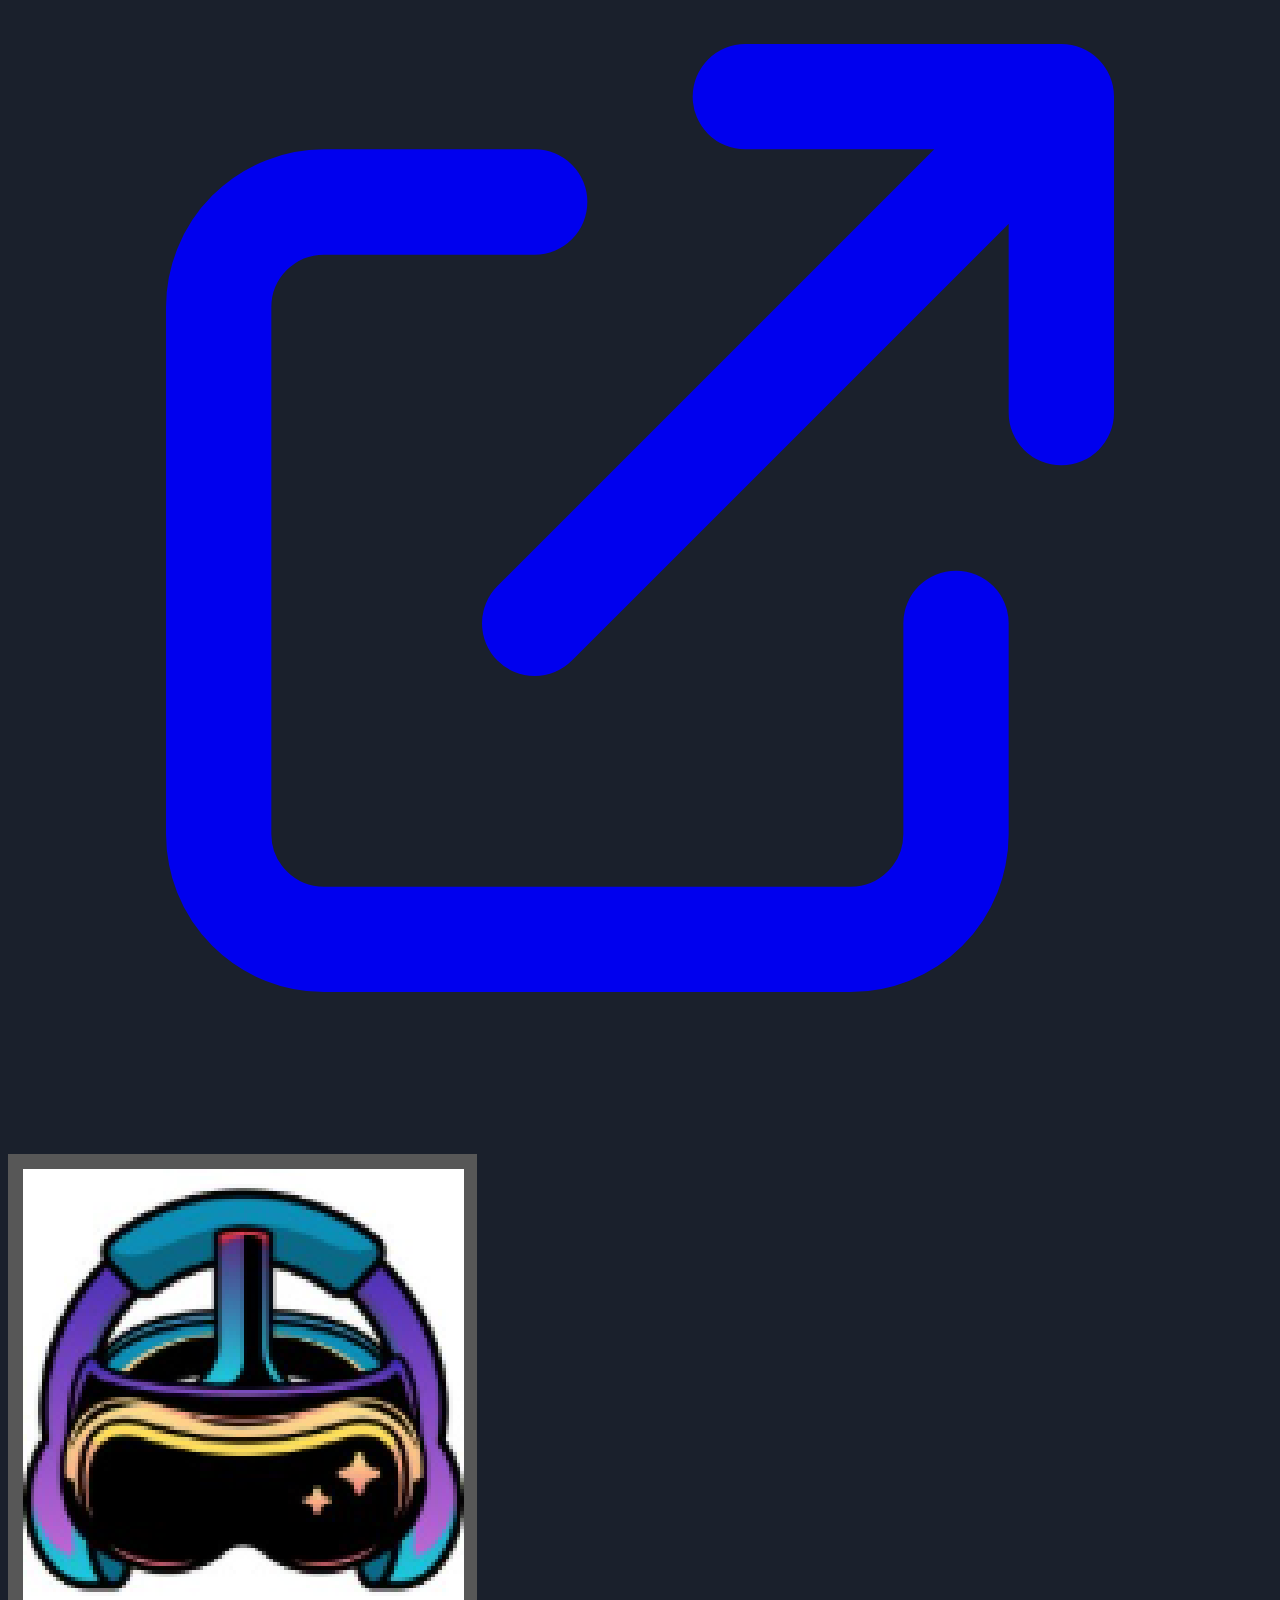
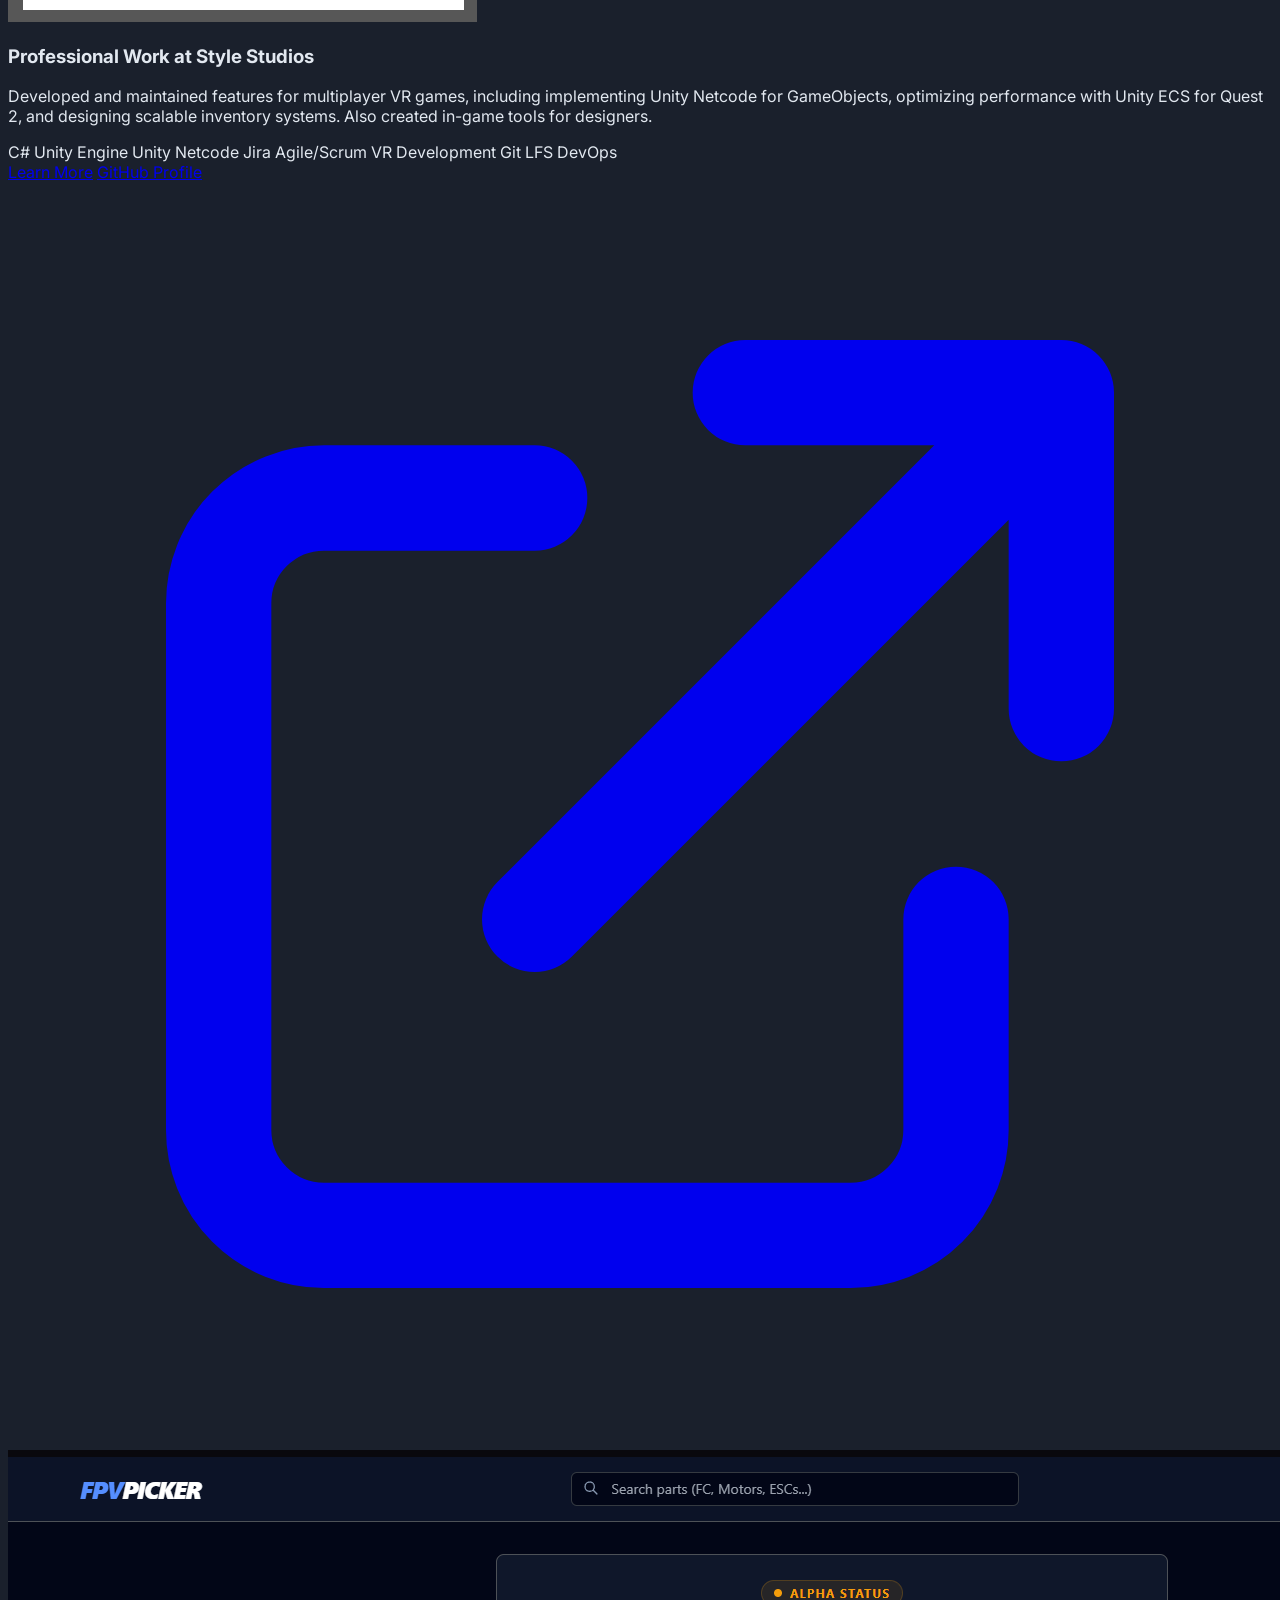
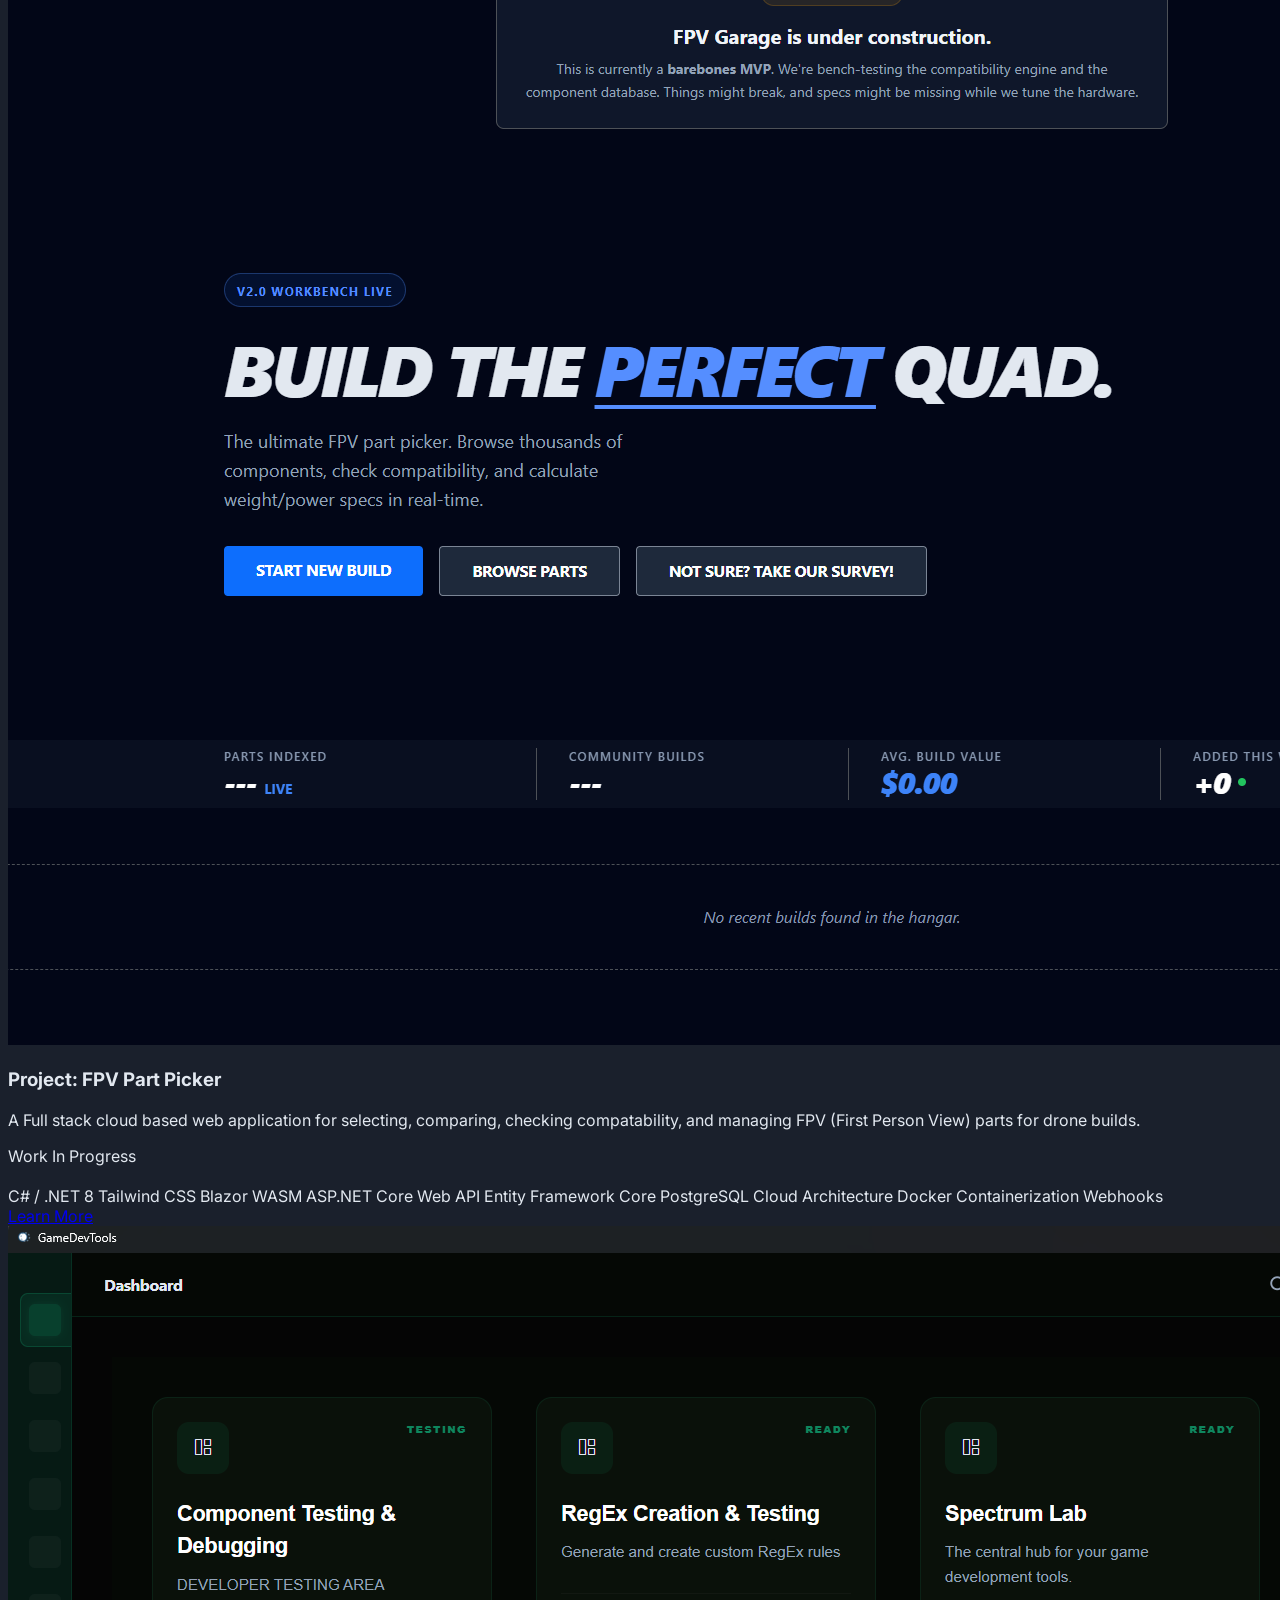
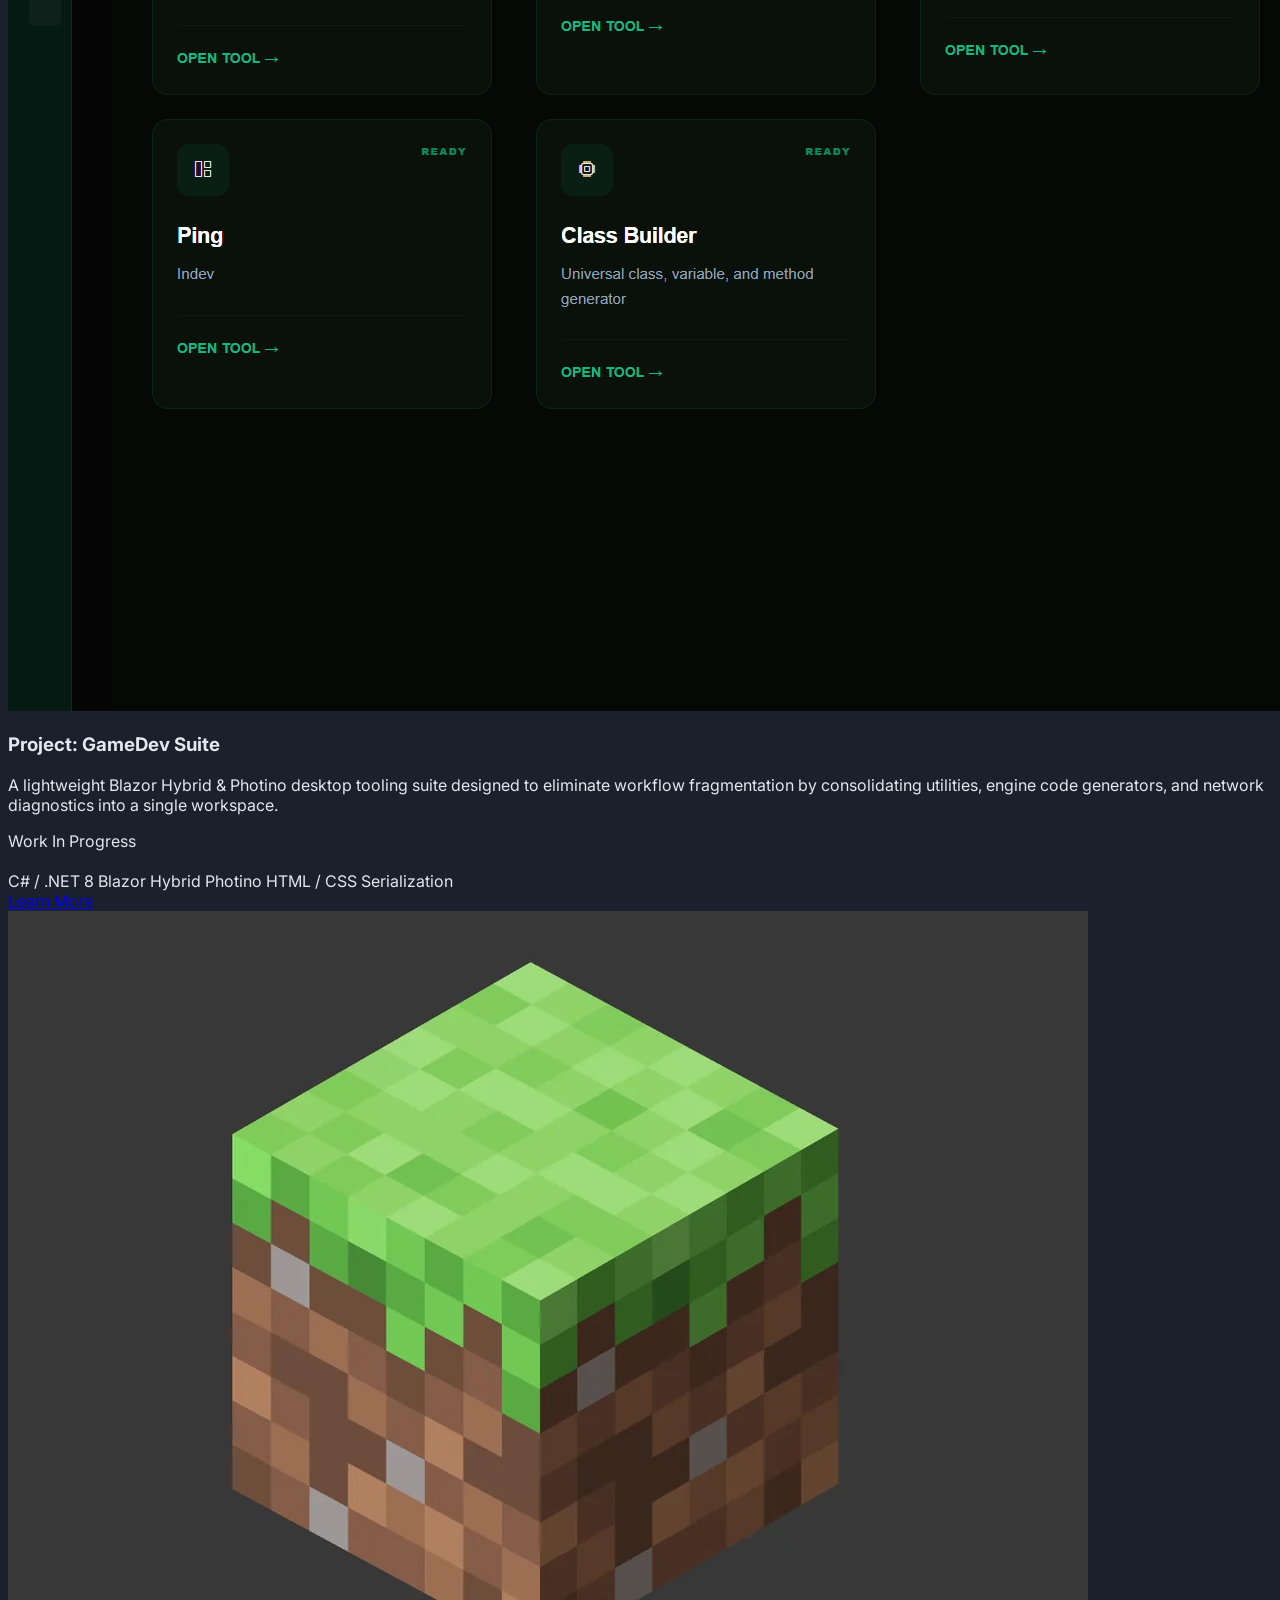
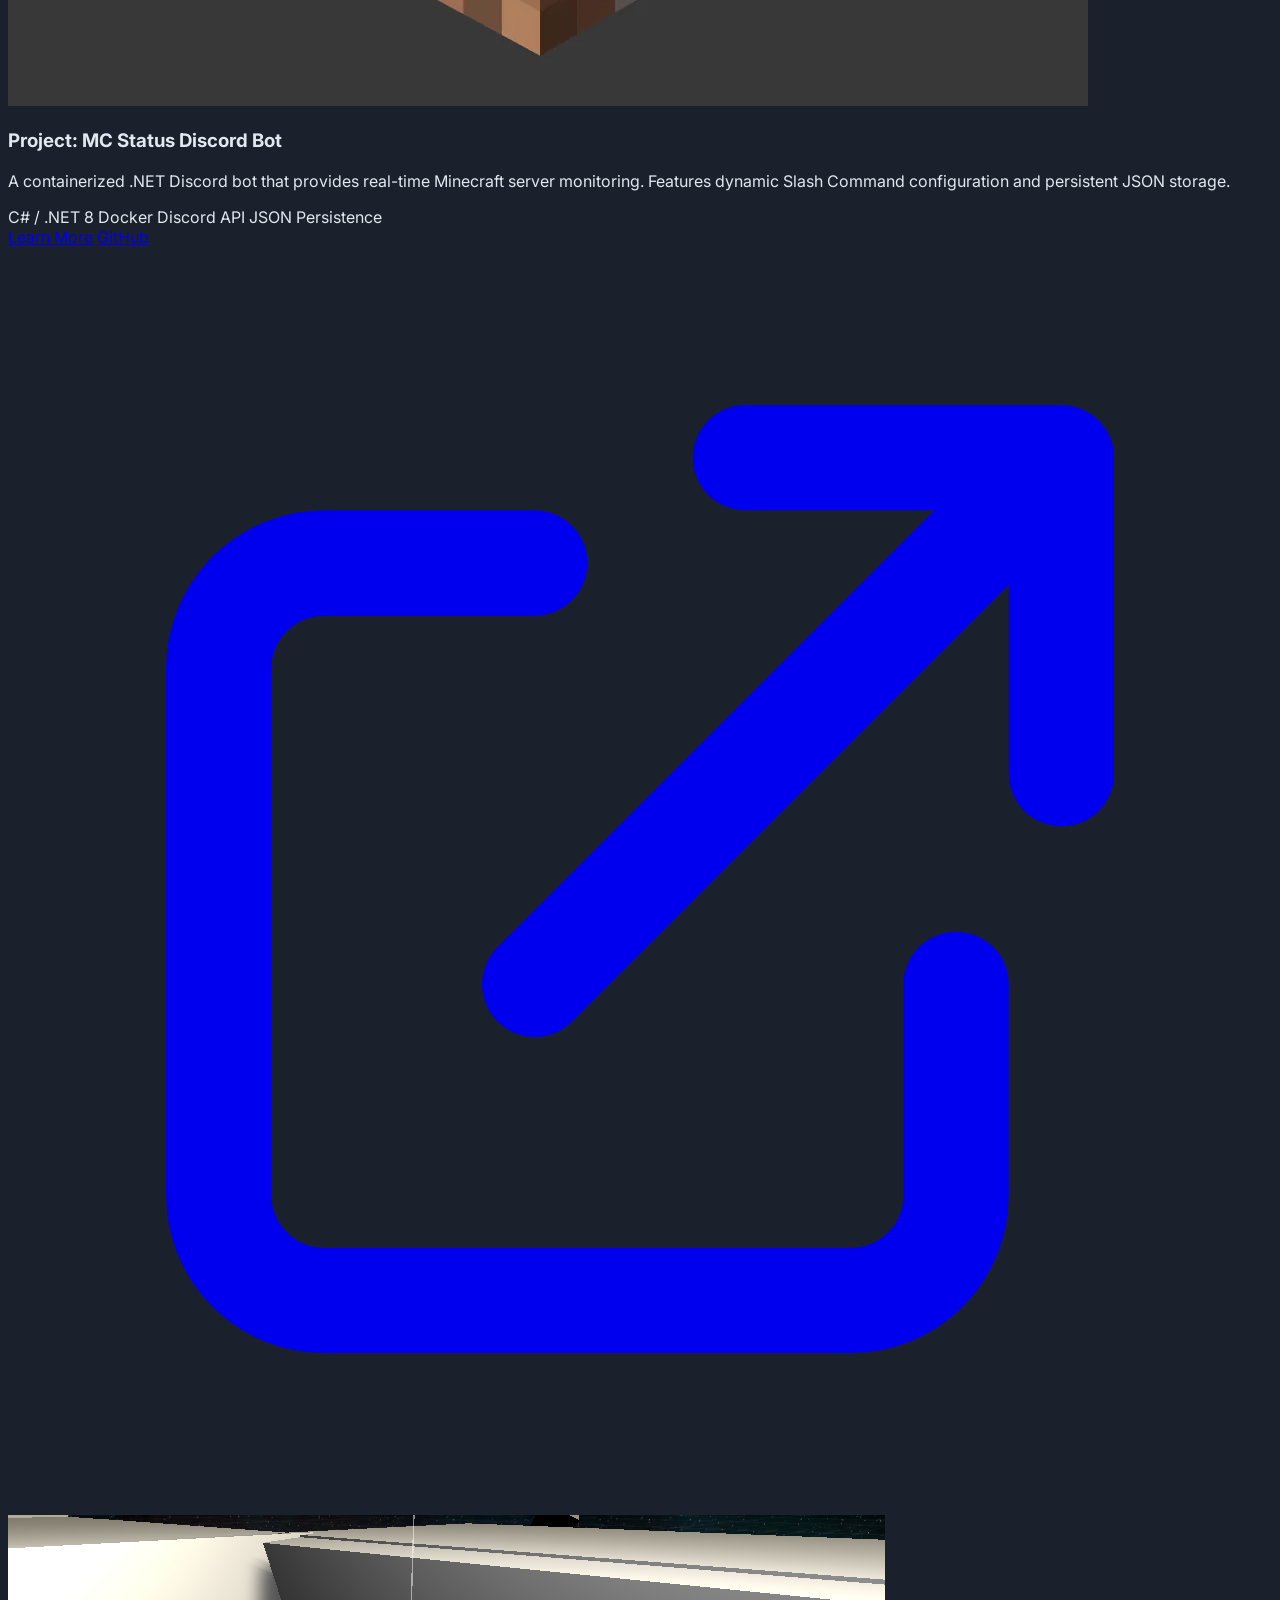
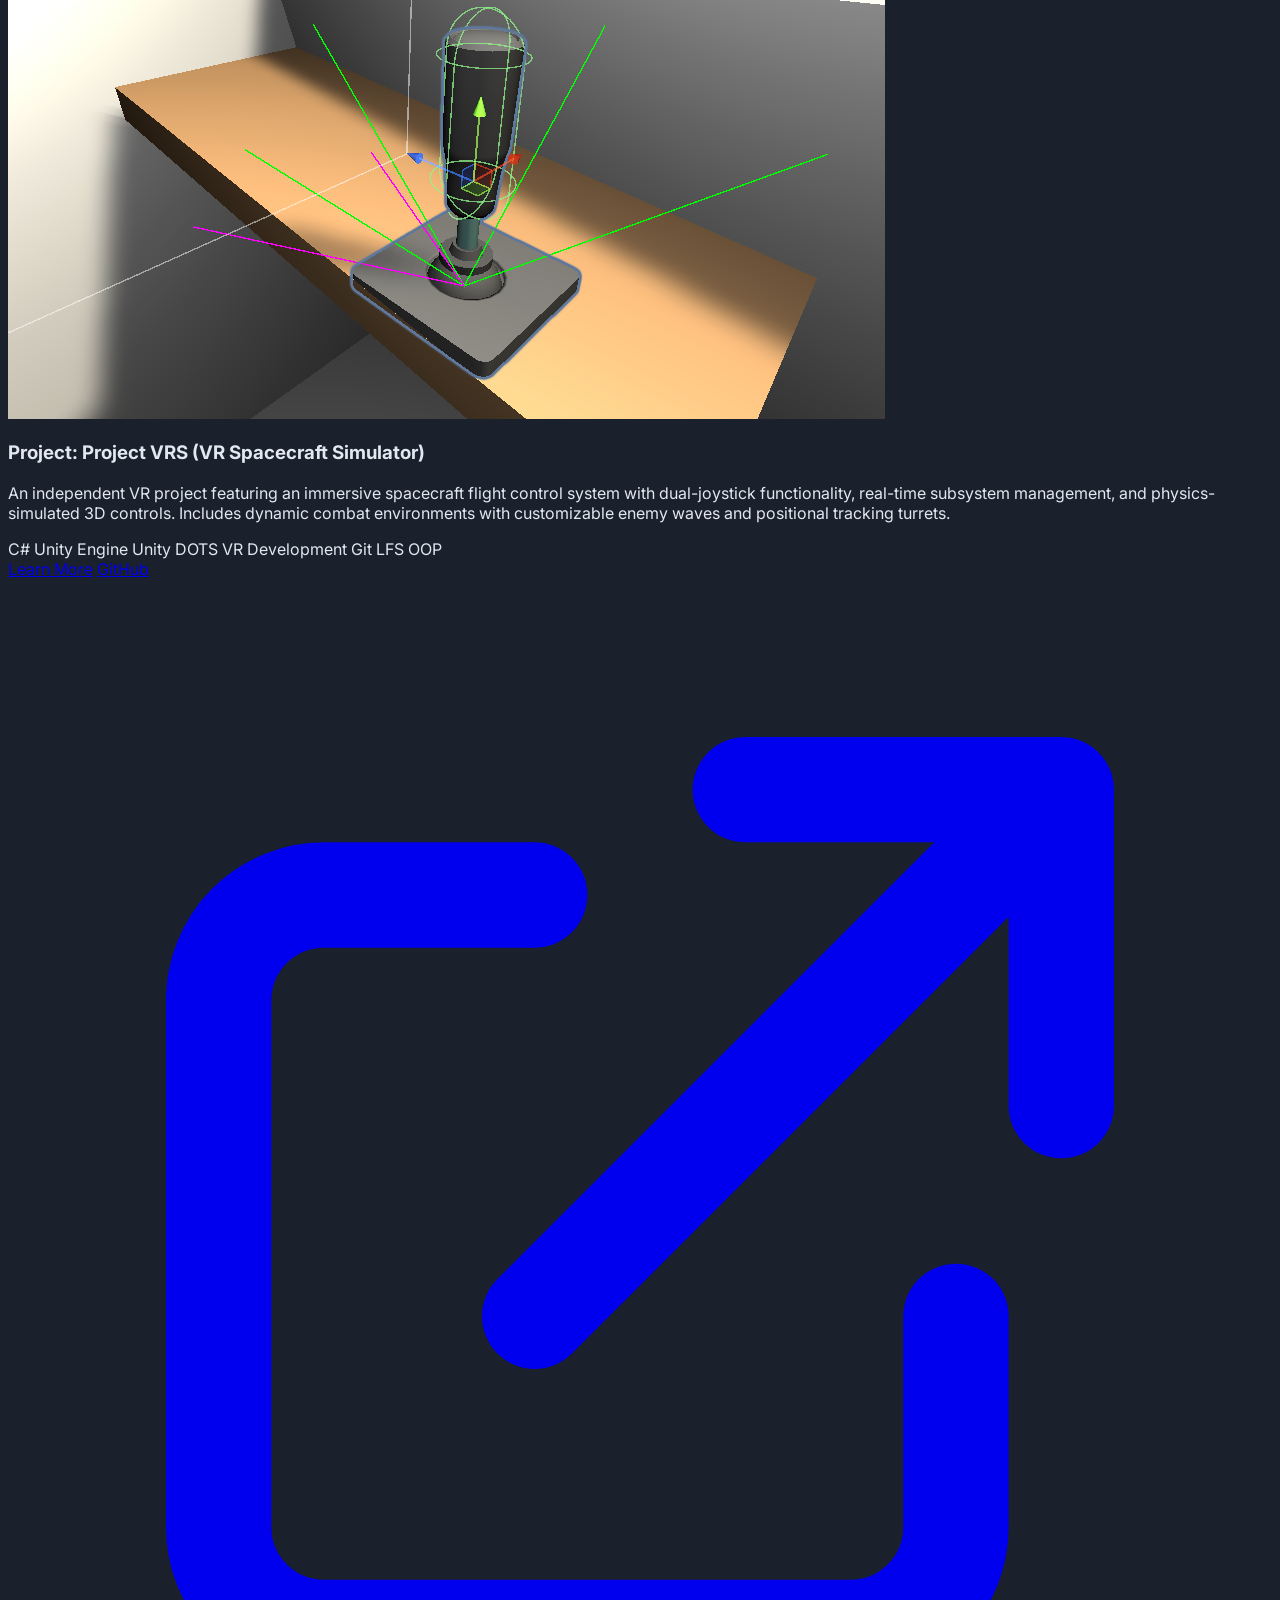
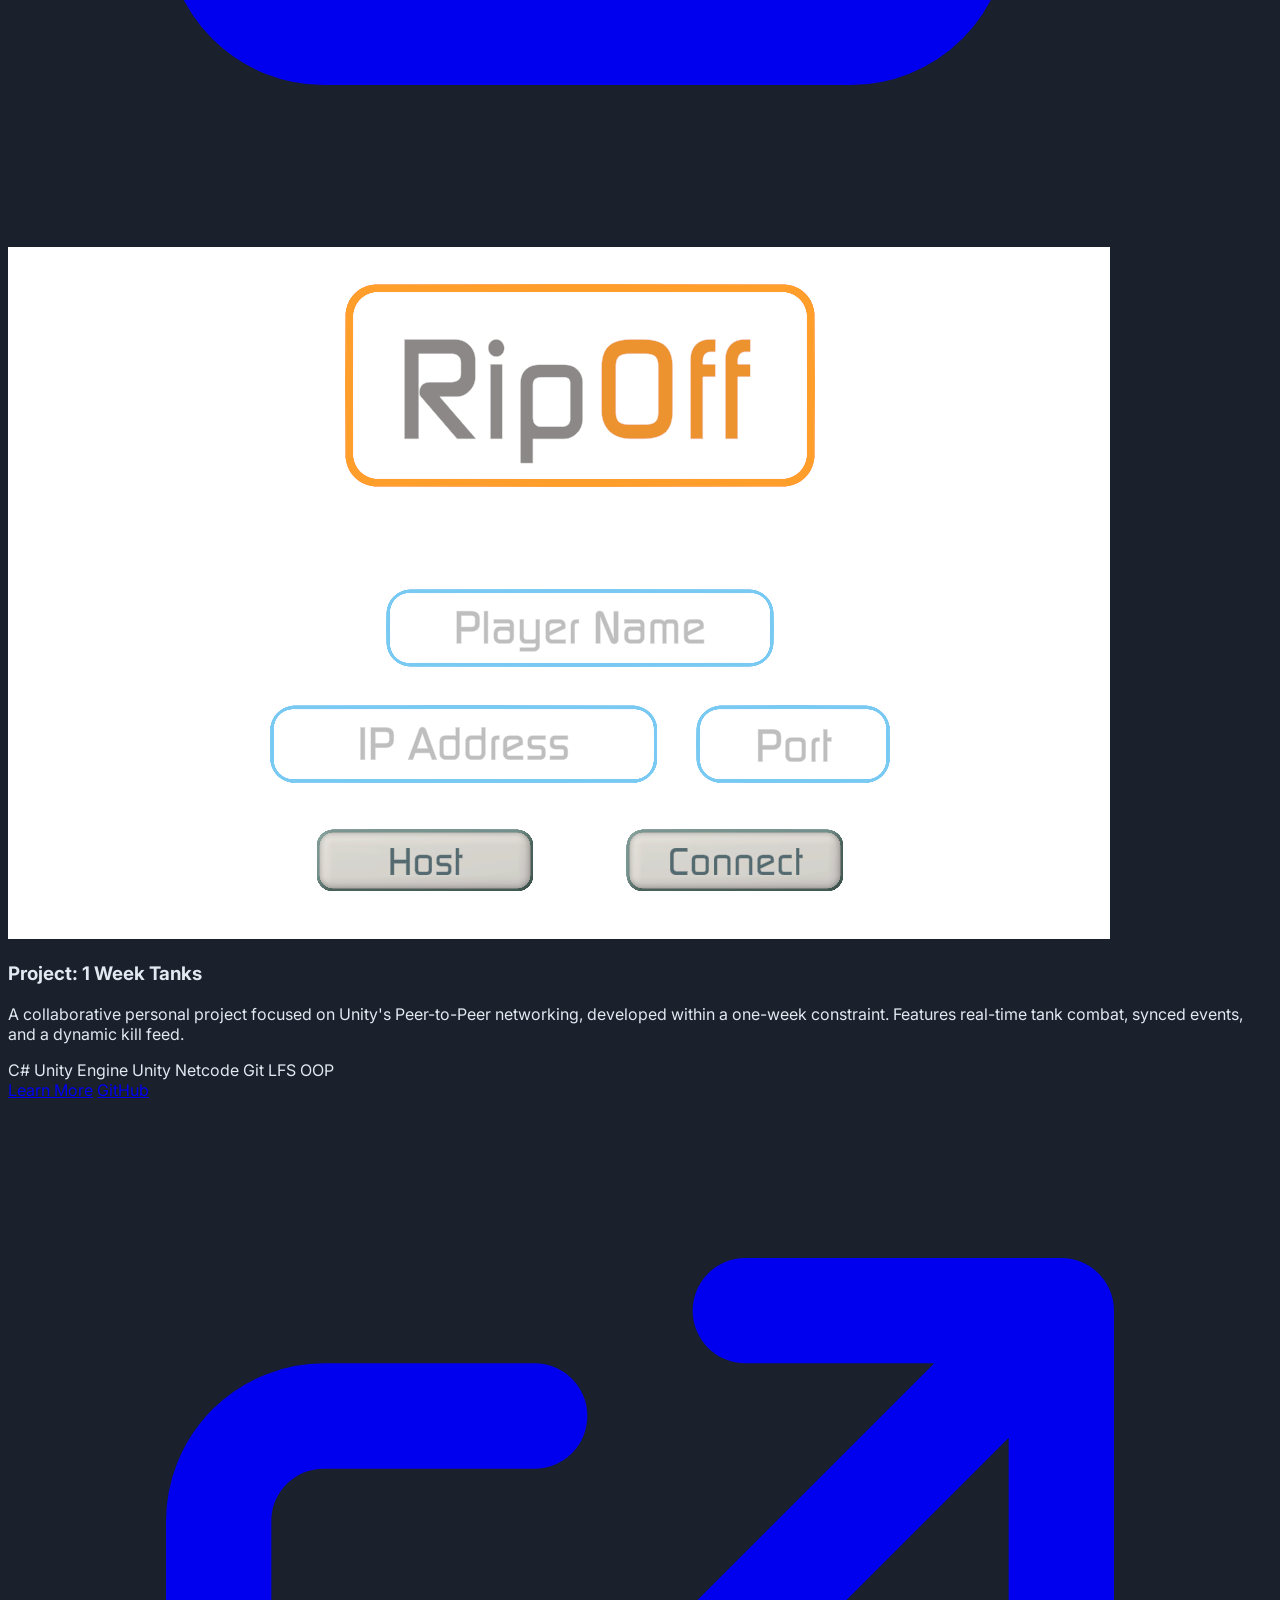
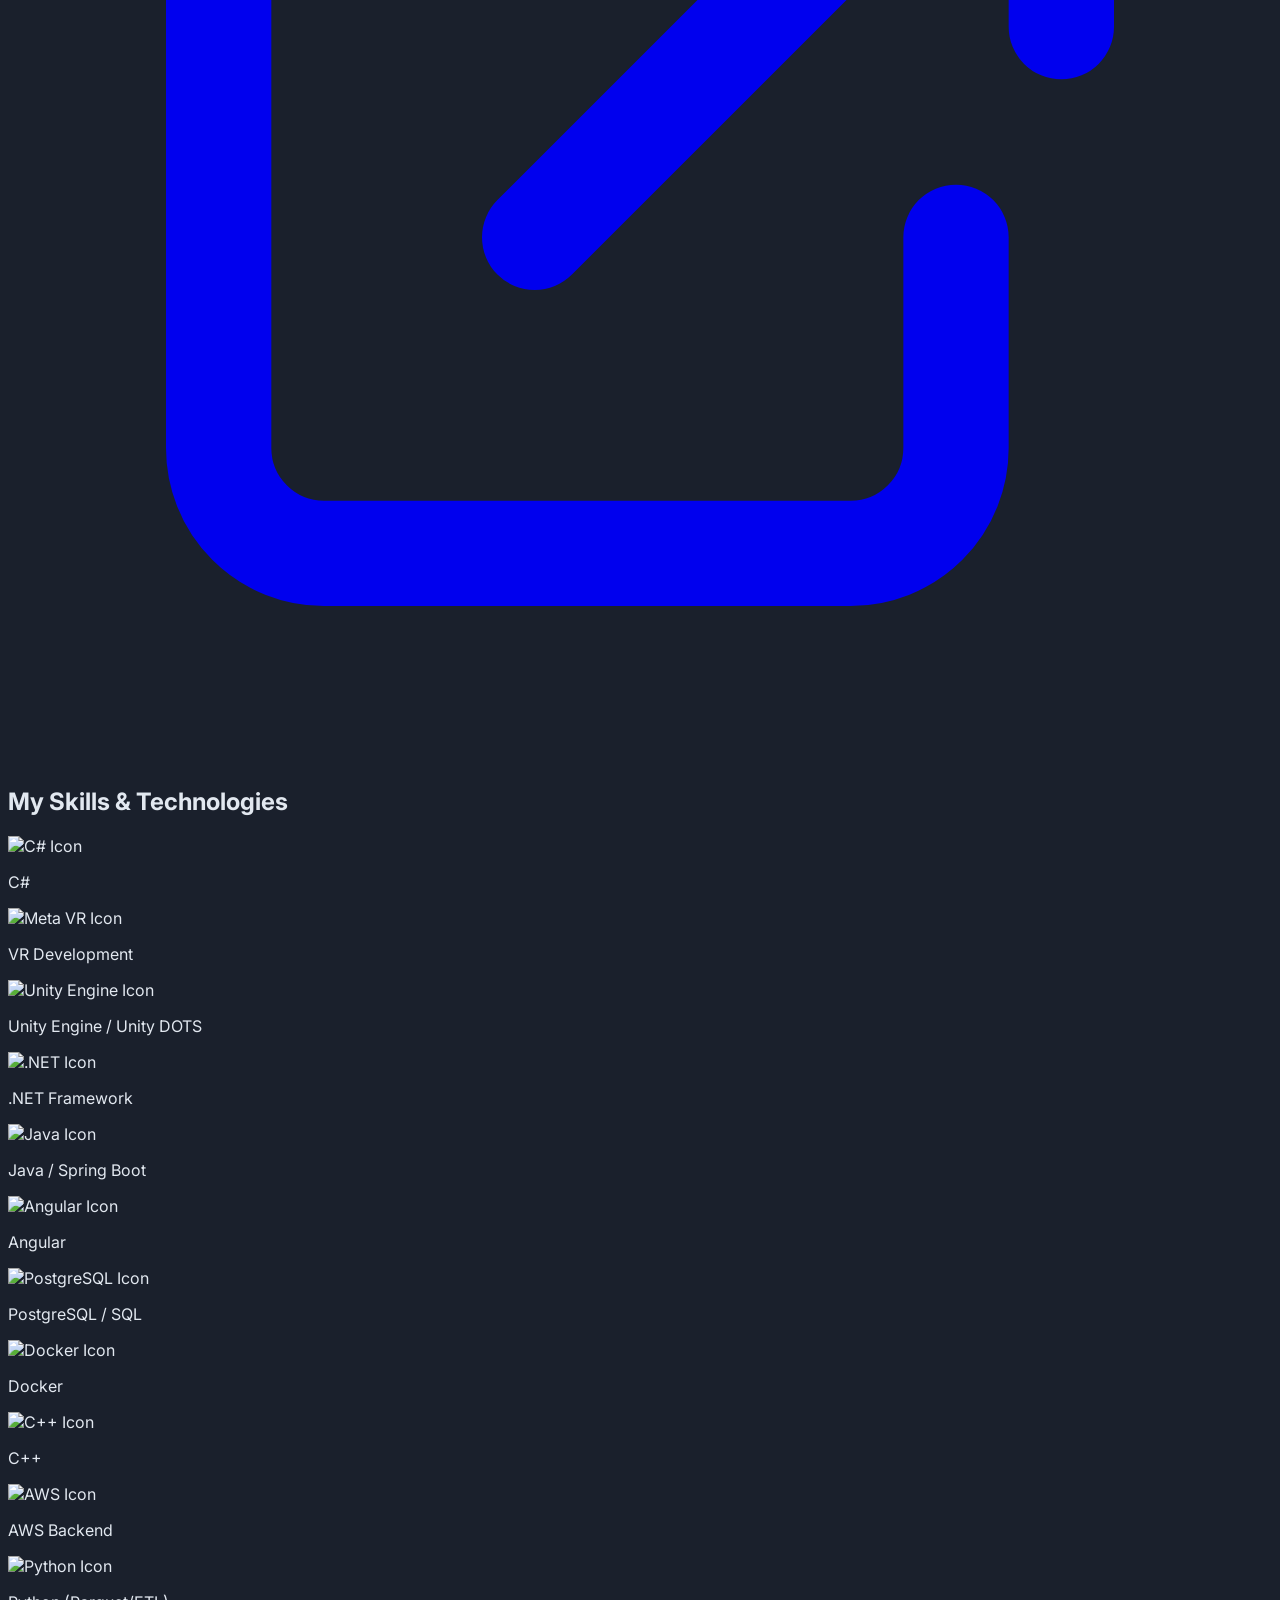
==== commit 9162488a: "overhaul to the image listings for multiple pages" ====
--- a/index.html
+++ b/index.html
@@ -77,7 +77,7 @@
             <h2 class="text-4xl font-bold text-center text-gray-100 mb-12">About Me</h2>
             <div class="flex flex-col md:flex-row items-center gap-12">
                 <div class="md:w-1/2">
-                    <img src="images/workplacePhoto.JPG" alt="About Me Illustration" class="rounded-xl shadow-lg transform hover:scale-105 transition-transform duration-300">
+                    <img src="images/new-workplacePhoto.JPG" alt="About Me Illustration" class="rounded-xl shadow-lg transform hover:scale-105 transition-transform duration-300">
                 </div>
                  <div class="md:w-1/2 leading-relaxed">
                     <p class="mb-4 text-lg">
@@ -92,7 +92,7 @@
                         In my spare time, I enjoy VR gaming, playing Dungeons & Dragons with friends, 3D printing, leatherwork, and homelab building & management.
                     </p>
                     <div class="text-center md:text-left">
-                        <a href="images/Wyatt Murray Developer Resume 3-25-26.pdf" target="_blank" class="bg-indigo-600 text-white px-6 py-3 rounded-full font-semibold shadow-md hover:bg-indigo-700 transform hover:scale-105 transition-all duration-300 inline-flex items-center">
+                        <a href="files/WM_Tailored_Resume 6-16.docx" target="_blank" class="bg-indigo-600 text-white px-6 py-3 rounded-full font-semibold shadow-md hover:bg-indigo-700 transform hover:scale-105 transition-all duration-300 inline-flex items-center">
                             <svg class="w-5 h-5 mr-2" fill="none" stroke="currentColor" viewBox="0 0 24 24" xmlns="http://www.w3.org/2000/svg"><path stroke-linecap="round" stroke-linejoin="round" stroke-width="2" d="M4 16v1a3 3 0 003 3h10a3 3 0 003-3v-1m-4-4l-4 4m0 0l-4-4m4 4V4"></path></svg>
                             Download My Resume
                         </a>
@@ -136,7 +136,7 @@
 
                 <!-- Prior Work Card: Style Studios Professional Work -->
                 <div class="bg-gray-900 rounded-xl shadow-lg overflow-hidden transition-transform duration-300">
-                    <img src="https://placehold.co/600x400/2d3748/e2e8f0?text=Style+Studios" alt="Style Studios Project Screenshot" class="w-full h-48 object-cover">
+                    <img src="images/stylev2.png" alt="Style Studios Project Screenshot" class="w-full h-48 object-cover">
                     <div class="p-6">
                         <h3 class="text-2xl font-semibold text-gray-100 mb-2">Professional Work at Style Studios</h3>
                         <p class="text-gray-300 mb-4">Developed and maintained features for multiplayer VR games, including implementing Unity Netcode for GameObjects, optimizing performance with Unity ECS for Quest 2, and designing scalable inventory systems. Also created in-game tools for designers.</p>
@@ -161,8 +161,8 @@
                 </div>
 
                 <!-- Project Card: FPV Part Picker -->
-                <!-- <div class="bg-gray-900 rounded-xl shadow-lg overflow-hidden transition-transform duration-300">
-                    <img src="./images/GameDevSuiteIco.webp" alt="GameDev Suite Thumbnail" class="w-full h-48 object-cover">
+                <div class="bg-gray-900 rounded-xl shadow-lg overflow-hidden transition-transform duration-300">
+                    <img src="images/fpv-pp-dash.png" alt="GameDev Suite Thumbnail" class="w-full h-48 object-cover">
                     <div class="p-6">
                         <h3 class="text-2xl font-semibold text-gray-100 mb-2">Project: FPV Part Picker</h3>
 
@@ -176,7 +176,6 @@
 
                         <div class="flex flex-wrap gap-2 mb-4">
                             <span class="bg-blue-700 text-white text-sm font-medium px-2.5 py-0.5 rounded-full">C# / .NET 8</span>
-                            
                             <span class="bg-blue-700 text-white text-sm font-medium px-2.5 py-0.5 rounded-full">Tailwind CSS</span>
                             <span class="bg-blue-700 text-white text-sm font-medium px-2.5 py-0.5 rounded-full">Blazor WASM</span>
                             <span class="bg-blue-700 text-white text-sm font-medium px-2.5 py-0.5 rounded-full">ASP.NET Core Web API</span>
@@ -193,10 +192,10 @@
                             </a>
                         </div>
                     </div>
-                </div> -->
-
-                <div class="bg-gray-900 rounded-xl shadow-lg overflow-hidden transition-transform duration-300">
-                    <img src="./images/GameDevSuiteIco.webp" alt="GameDev Suite Thumbnail" class="w-full h-48 object-cover">
+                </div>
+
+                <div class="bg-gray-900 rounded-xl shadow-lg overflow-hidden transition-transform duration-300">
+                    <img src="images/GDS-dash.png" alt="GameDev Suite Thumbnail" class="w-full h-48 object-cover">
                     <div class="p-6">
                         <h3 class="text-2xl font-semibold text-gray-100 mb-2">Project: GameDev Suite</h3>
                         <p class="text-gray-300 mb-4">A lightweight Blazor Hybrid & Photino desktop tooling suite designed to eliminate workflow fragmentation by consolidating utilities, engine code generators, and network diagnostics into a single workspace.</p>
